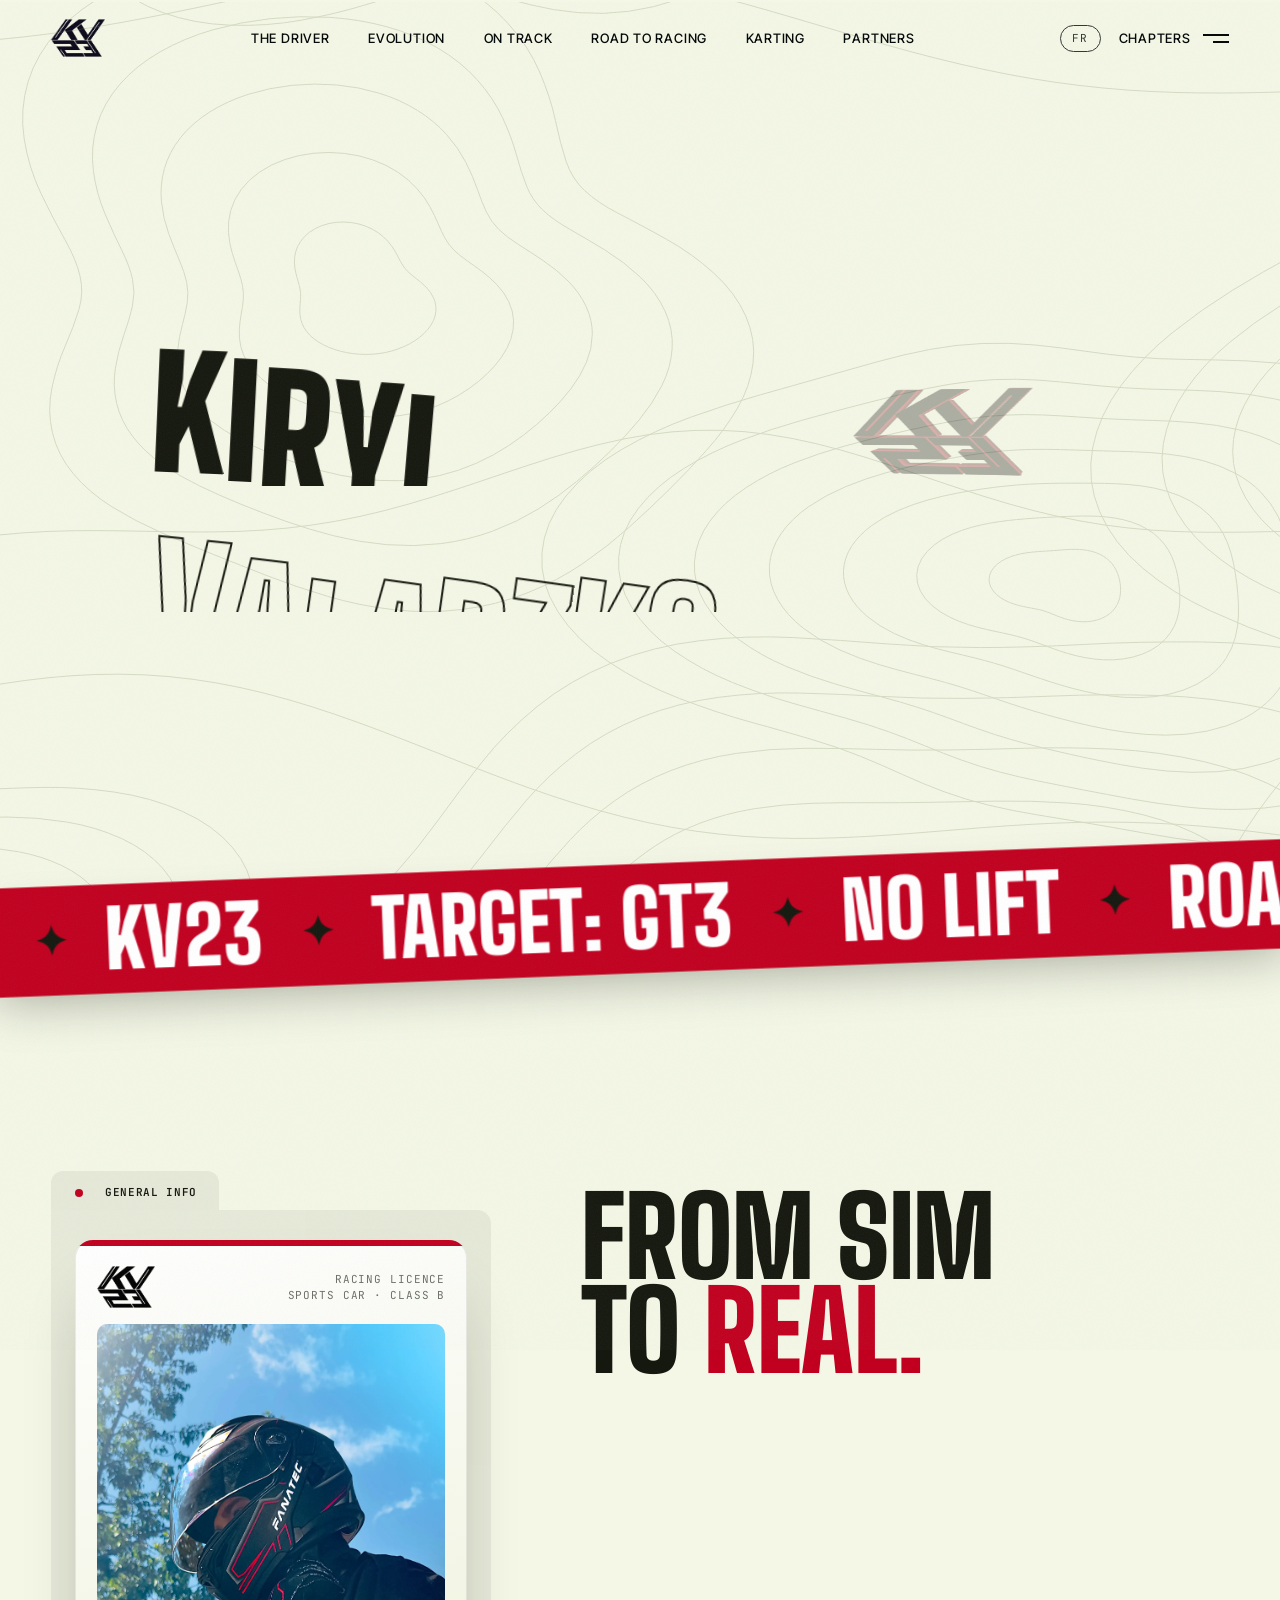
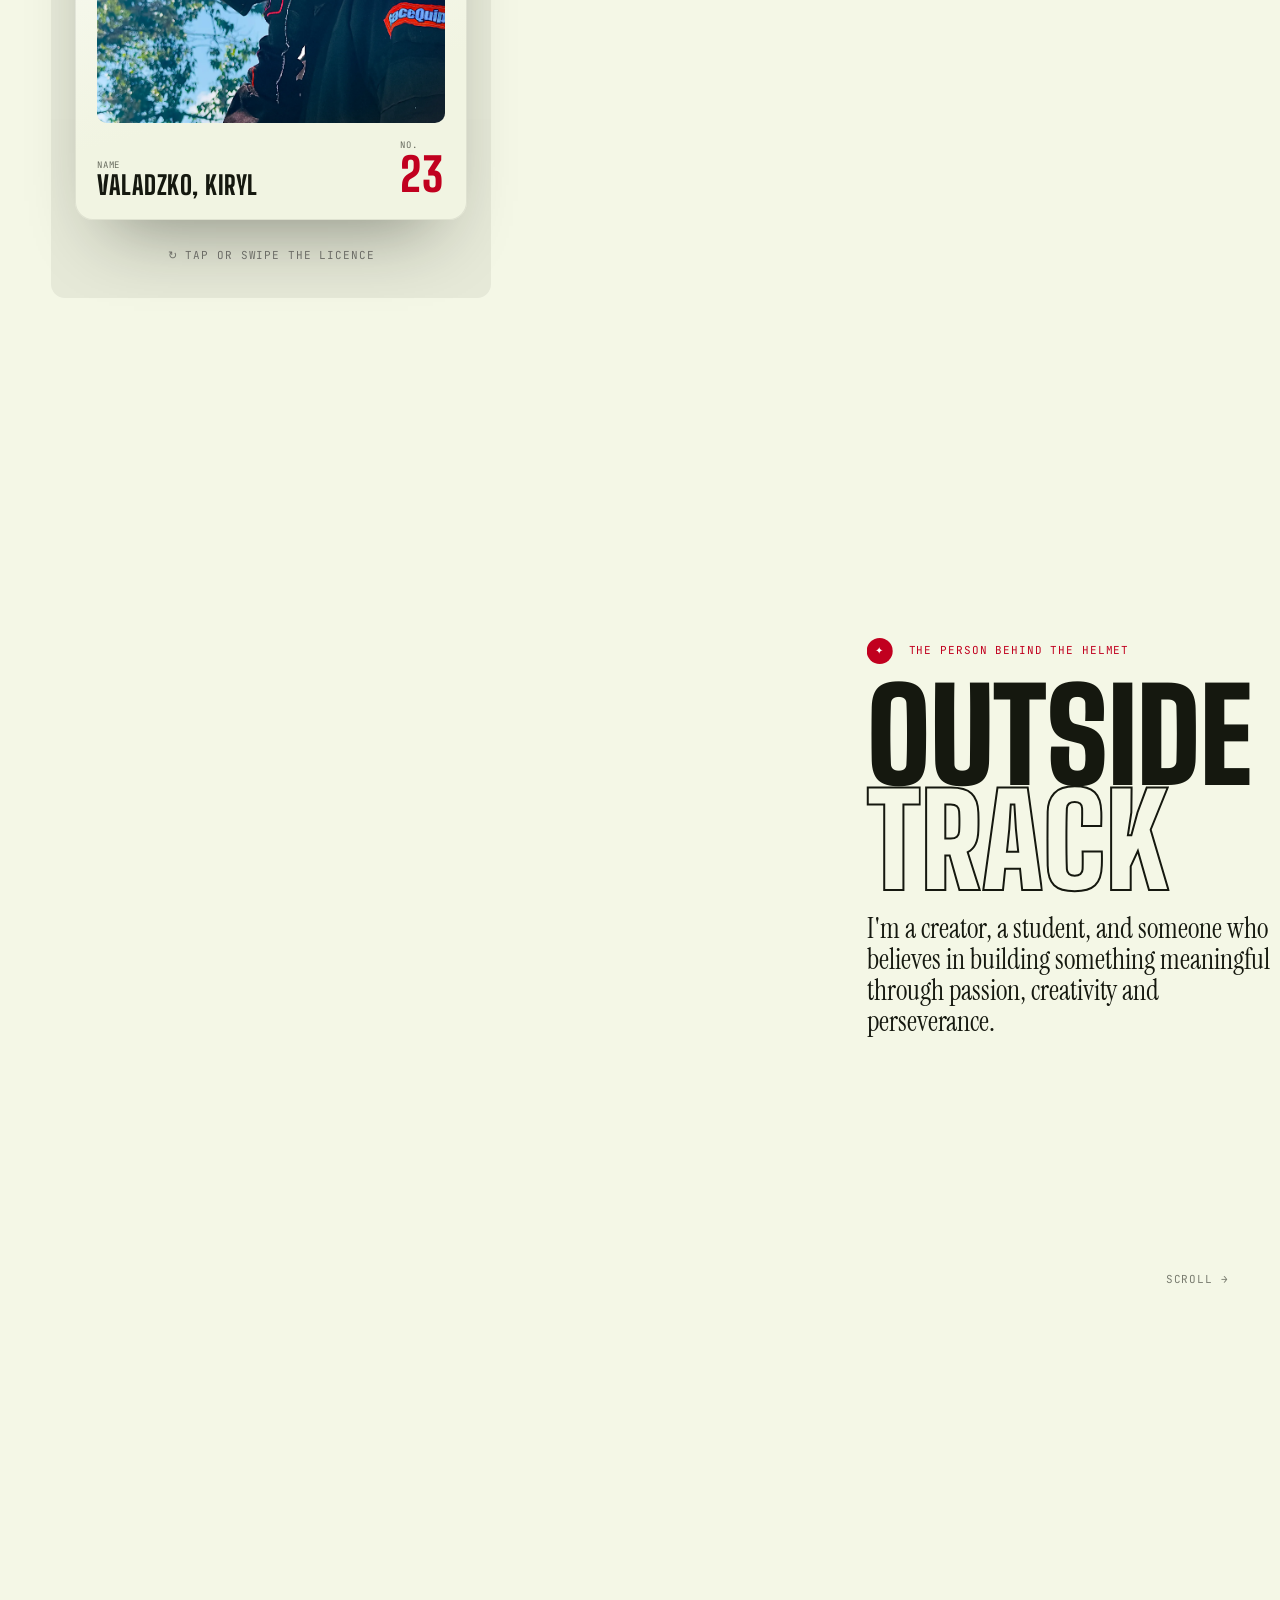
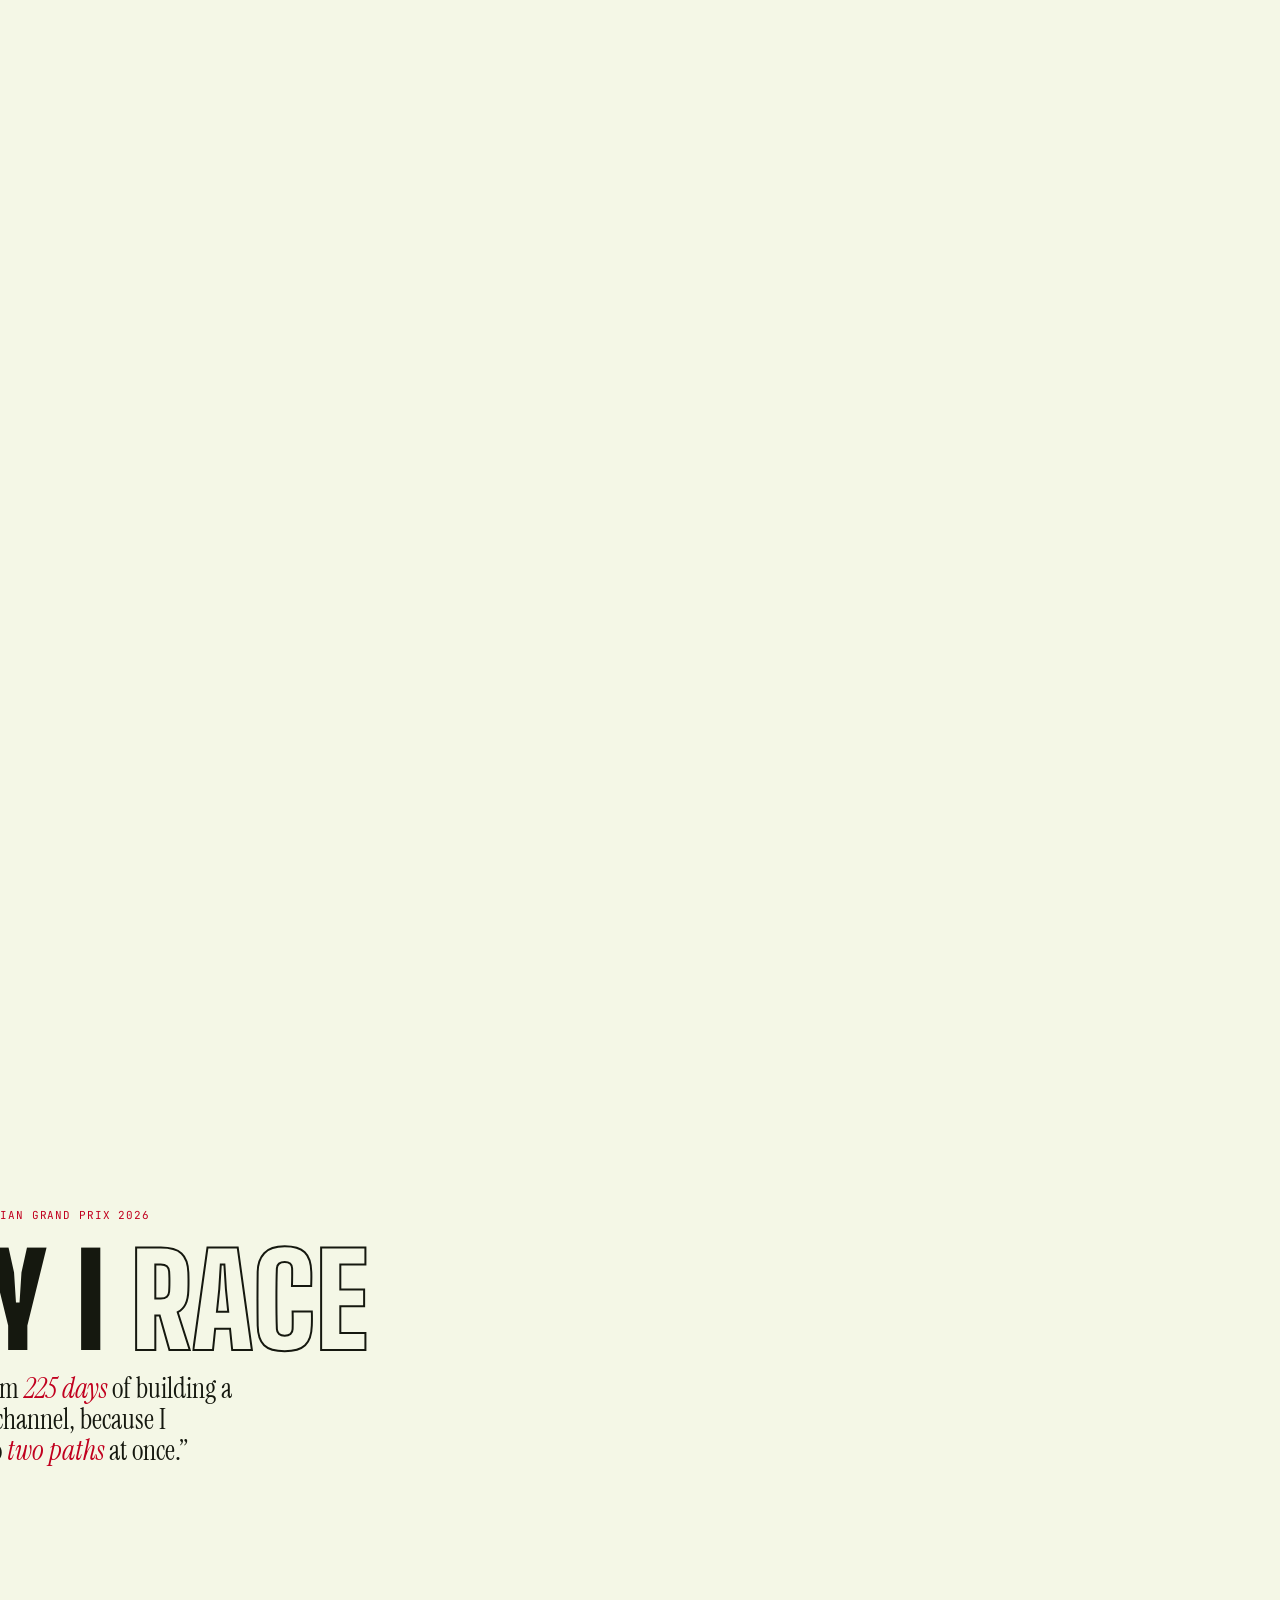
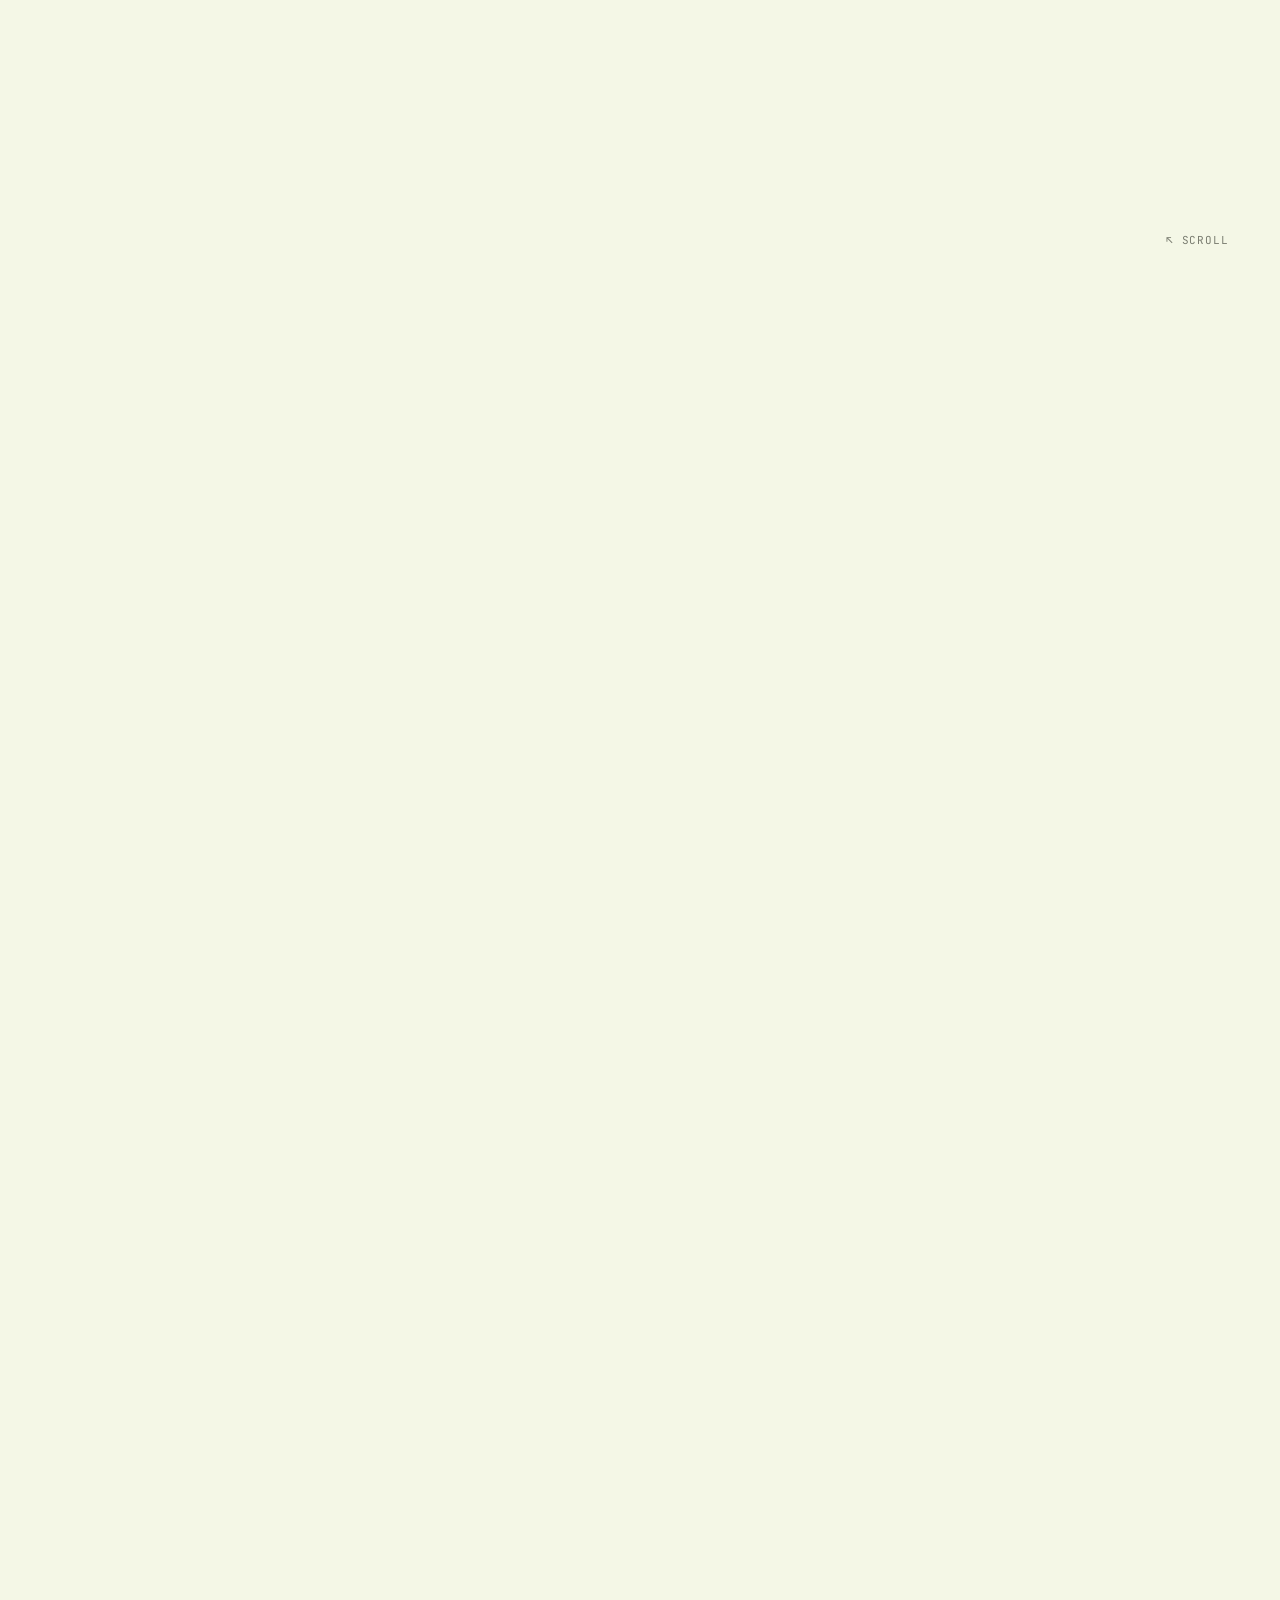
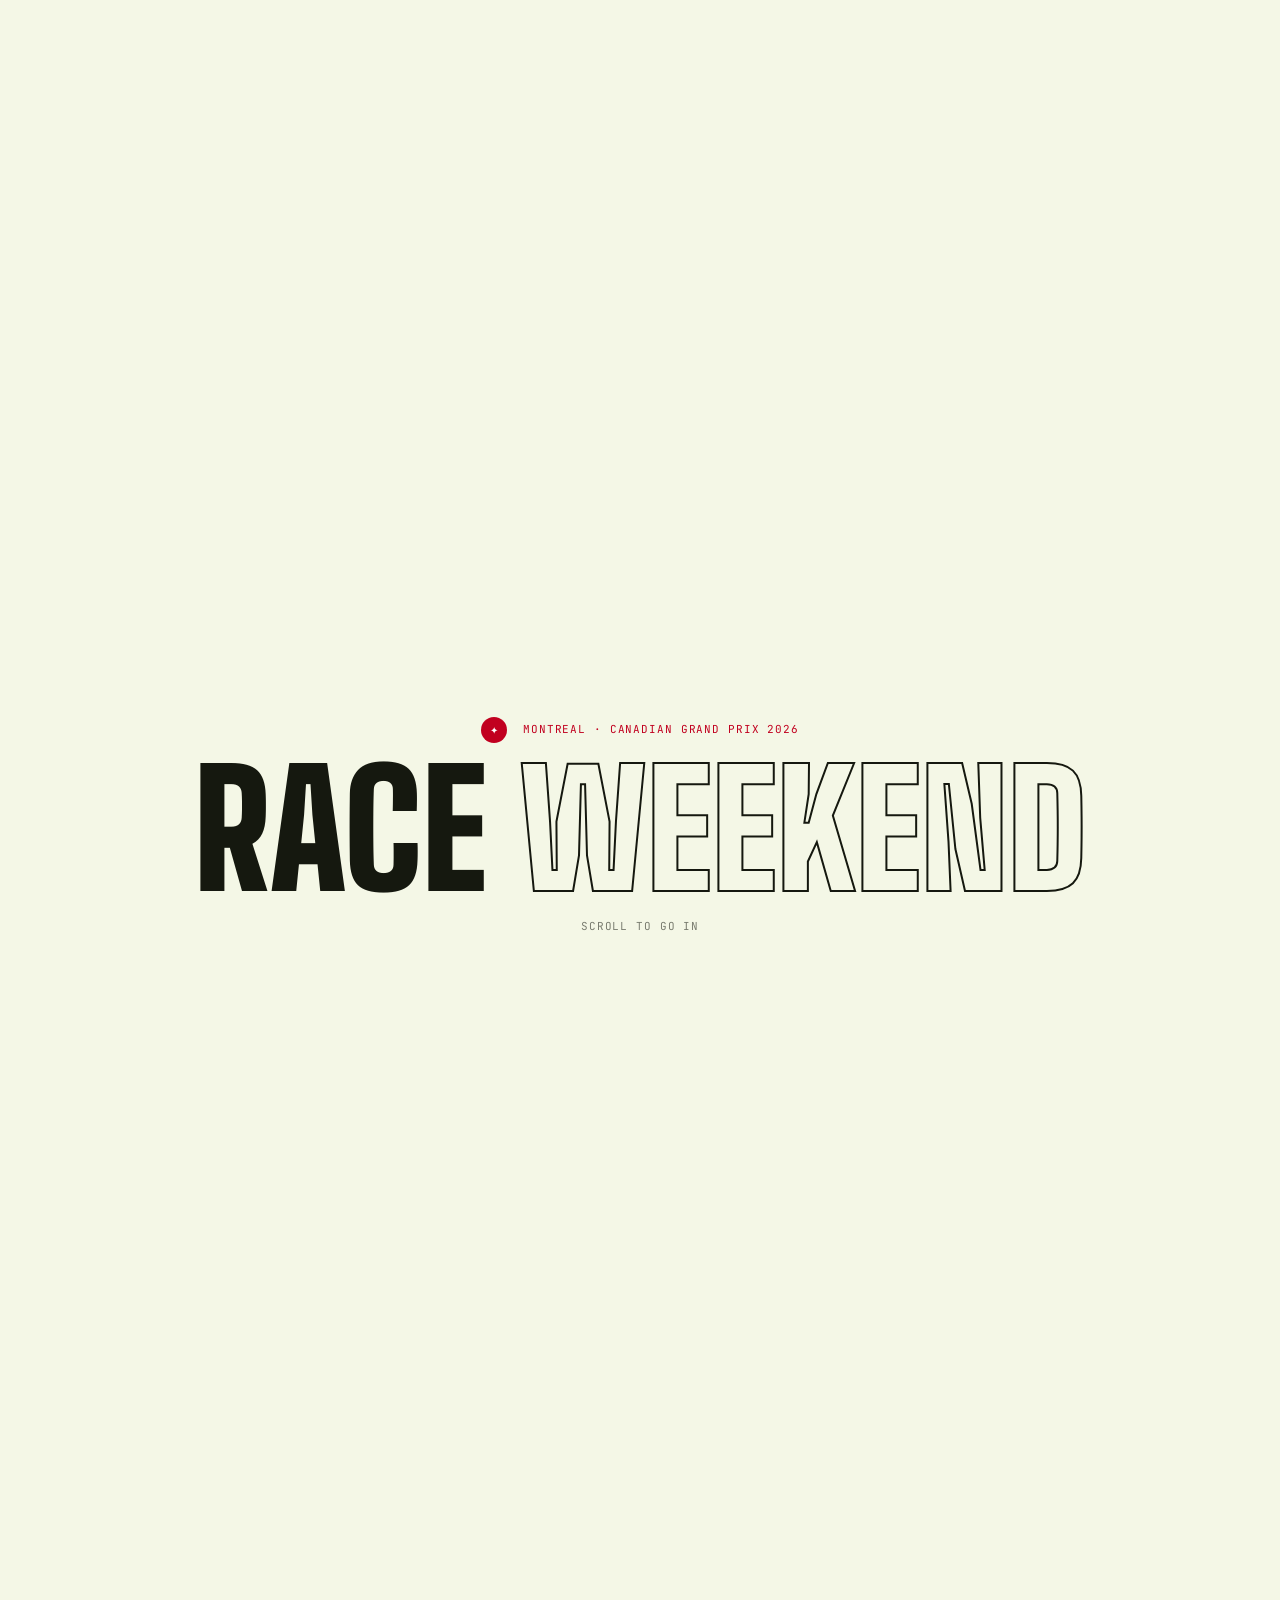
==== index.html @ 438cb498 "Fix the YouTube update job, show all long-form videos, rides on every phone - update-youtube.ps1: re" ====
<!doctype html>
<html lang="en">
<head>
  <meta charset="utf-8" />
  <meta name="viewport" content="width=device-width, initial-scale=1" />
  <title>Kiryl Valadzko — KV23 Sim Racing</title>
  <meta name="description" content="Kiryl Valadzko — sim racer #23. The evolution of the KV23 rig, from the first lap to the current cockpit." />
  <meta name="theme-color" content="#f4f7e6" />
  <link rel="icon" href="assets/img/kv23-logo.png" />
  <link rel="canonical" href="https://kirylvaladzko23.github.io/kv23-website/" />

  <!-- link previews (Instagram, iMessage, Discord, X...) -->
  <meta property="og:type" content="website" />
  <meta property="og:site_name" content="KV23" />
  <meta property="og:title" content="Kiryl Valadzko — KV23 Sim Racing" />
  <meta property="og:description" content="Sim racer #23 on the Road to Racing: from the rig to a real race seat. Destination: GT3." />
  <meta property="og:url" content="https://kirylvaladzko23.github.io/kv23-website/" />
  <meta property="og:image" content="https://kirylvaladzko23.github.io/kv23-website/assets/img/og-home.jpg" />
  <meta property="og:image:width" content="1200" />
  <meta property="og:image:height" content="630" />
  <meta property="og:image:alt" content="The KV23 logo on a dark red background" />
  <meta name="twitter:card" content="summary_large_image" />
  <script>document.documentElement.classList.add('js');</script>

  <link rel="preconnect" href="https://fonts.googleapis.com" />
  <link rel="preconnect" href="https://fonts.gstatic.com" crossorigin />
  <link href="https://fonts.googleapis.com/css2?family=Big+Shoulders+Display:wght@400;600;800;900&family=Instrument+Serif:ital@0;1&family=Mrs+Saint+Delafield&family=Inter+Tight:wght@300;400;500;600&family=JetBrains+Mono:wght@400;600&display=swap" rel="stylesheet" />
  <link rel="stylesheet" href="css/style.css?v=5753765c" />
</head>
<body class="is-loading">

  <!-- ============ LIGHTS-OUT PRELOADER ============ -->
  <div class="loader" id="loader" aria-hidden="true">
    <div class="loader__gantry">
      <div class="pod"><i></i><i></i></div>
      <div class="pod"><i></i><i></i></div>
      <div class="pod"><i></i><i></i></div>
      <div class="pod"><i></i><i></i></div>
      <div class="pod"><i></i><i></i></div>
    </div>
    <div class="loader__meta">
      <span class="mono">KV23 // SYSTEMS CHECK</span>
      <span class="mono loader__count"><b id="loaderCount">000</b>%</span>
    </div>
    <p class="loader__call" id="loaderCall">Lights out<span> and away we go</span></p>
  </div>

  <!-- ============ GRAIN ============ -->
  <div class="grain" aria-hidden="true"></div>

  <!-- ============ HEADER ============ -->
  <header class="header" id="header">
    <a href="#top" class="header__logo" aria-label="KV23 home">
      <img src="assets/img/kv23-logo.png" alt="KV23" width="539" height="389" />
    </a>
    <nav class="header__nav" aria-label="Chapters">
      <a href="#driver" data-roll>The Driver</a>
      <a href="#evolution" data-roll>Evolution</a>
      <a href="sim.html" data-roll>On Track</a>
      <a href="#r2r" data-roll>Road to Racing</a>
      <a href="karting.html" data-roll>Karting</a>
      <a href="#partners" data-roll>Partners</a>
    </nav>
    <button class="header__lang mono" id="langBtn" type="button" aria-label="Passer en français">FR</button>
    <button class="header__menu" id="menuBtn" aria-expanded="false" aria-controls="menu">
      <span data-roll>Chapters</span>
      <span class="burger"><i></i><i></i></span>
    </button>
  </header>

  <!-- ============ FULLSCREEN MENU ============ -->
  <div class="menu" id="menu" aria-hidden="true">
    <div class="menu__bg"></div>
    <div class="menu__inner">
      <ol class="menu__list">
        <li><a href="#top"><small>00</small><span data-roll>Grid</span></a></li>
        <li><a href="#driver"><small>01</small><span data-roll>The Driver</span></a></li>
        <li><a href="outside.html"><small>↗</small><span data-roll>Outside the Track</span></a></li>
        <li><a href="paddock.html"><small>↗</small><span data-roll>Why I Race</span></a></li>
        <li><a href="#evolution"><small>02</small><span data-roll>Evolution</span></a></li>
        <li><a href="build.html"><small>↗</small><span data-roll>The Build</span></a></li>
        <li><a href="sim.html"><small>↗</small><span data-roll>On Track</span></a></li>
        <li><a href="#r2r"><small>04</small><span data-roll>Road to Racing</span></a></li>
        <li><a href="karting.html"><small>↗</small><span data-roll>Karting</span></a></li>
        <li><a href="#partners"><small>05</small><span data-roll>Partners</span></a></li>
        <li><a href="#finish"><small>06</small><span data-roll>Chequered Flag</span></a></li>
      </ol>
      <div class="menu__side">
        <div class="menu__preview"><img src="assets/img/pfp.webp" alt="" /></div>
        <p class="mono">KV23 · ROAD TO RACING<br />SIM TO REAL · TARGET: GT3</p>
      </div>
    </div>
  </div>

  <main id="smooth">

    <!-- ============ HERO / GRID ============ -->
    <section class="hero" id="top" data-section>
      <div class="hero__meta hero__meta--tl mono" data-intro>
        <span>SIM → REAL</span>
        <span>DRIVER Nº 23 · CANADA</span>
      </div>
      <div class="hero__meta hero__meta--tr mono" data-intro>
        <span>SESSION</span>
        <span id="sessionClock">--:--:--</span>
      </div>

      <!-- name and logo share a grid so the logo never sits on top of the text -->
      <div class="hero__stage">
        <h1 class="hero__name" aria-label="Kiryl Valadzko">
          <span class="hero__row hero__row--a" data-split>KIRYL</span>
          <span class="hero__row hero__row--b" data-split>VALADZKO</span>
        </h1>

        <div class="hero__logo" aria-hidden="true">
          <div class="hero__logo-3d" id="heroLogo">
            <div class="hero__logo-stack"></div>
            <img src="assets/img/kv23-logo.png" alt="" class="hero__logo-face" />
          </div>
        </div>
      </div>

      <div class="hero__bottom">
        <p class="hero__tag" data-intro>From the sim to a real race seat.<br /><b>Destination: GT3.</b></p>
        <a href="#driver" class="hero__scroll mono" data-intro>Scroll<span></span></a>
      </div>
    </section>

    <!-- ============ MARQUEE BAND ============ -->
    <div class="band" aria-hidden="true">
      <div class="band__track" id="bandTrack">
        <span>Road to Racing</span><em>✦</em><span>Sim to real</span><em>✦</em><span>KV23</span><em>✦</em><span>Target: GT3</span><em>✦</em><span>No lift</span><em>✦</em>
      </div>
    </div>

    <!-- ============ CHAPTER 01 — THE DRIVER ============ -->
    <section class="driver" id="driver" data-section data-theme="light">
      <div class="chapter-tag mono" data-reveal><span>01</span> The Driver</div>

      <div class="driver__grid">
        <div class="licence-wrap folder folder--left">
          <p class="folder__tab mono"><i></i>General info</p>
          <div class="licence" id="licence" tabindex="0" role="button" aria-label="Driver licence card, press to flip">
            <div class="licence__face licence__front">
              <div class="licence__holo"></div>
              <div class="licence__top">
                <img src="assets/img/kv23-logo.png" alt="" class="licence__mark" />
                <span class="mono">RACING LICENCE<br />SPORTS CAR · CLASS B</span>
              </div>
              <div class="licence__photo"><img src="assets/img/pfp.webp" alt="Kiryl Valadzko in a Fanatec-livery helmet and RaceQuip race suit" /></div>
              <div class="licence__info">
                <div><small class="mono">NAME</small><b>VALADZKO, KIRYL</b></div>
                <div><small class="mono">NO.</small><b>23</b></div>
              </div>
            </div>
            <div class="licence__face licence__back">
              <div class="licence__holo"></div>
              <p class="mono licence__back-head">KV23 // DRIVER FILE</p>
              <dl class="licence__dl">
                <div><dt>Discipline</dt><dd>Sports car · iRacing</dd></div>
                <div><dt>Licence</dt><dd>Class B</dd></div>
                <div><dt>Current series</dt><dd>GT3 Regional Tour</dd></div>
                <div><dt>Target</dt><dd>GT3, for real</dd></div>
              </dl>
              <div class="licence__barcode"></div>
              <img src="assets/img/kv23-logo.png" alt="" class="licence__back-logo" />
            </div>
          </div>
          <p class="licence-hint mono">↻ Tap or swipe the licence</p>
        </div>

        <div class="driver__copy">
          <h2 class="display" data-split>From sim<br />to <em>real.</em></h2>
          <p class="lead" data-reveal>I'm Kiryl, a Canadian sim racer on the Road to Racing: turning hours in the rig into a seat in real motorsport. The target is GT3.</p>
          <div class="folder" data-reveal>
            <p class="folder__tab mono"><i></i>Stats</p>
            <div class="stats">
              <div class="stat"><small>iRating · Sports Car</small><b data-count="2037">0</b></div>
              <div class="stat"><small>iRacing wins</small><b data-count="19">0</b></div>
              <div class="stat"><small>Pole positions</small><b data-count="19">0</b></div>
              <div class="stat"><small>Race starts</small><b data-count="173">0</b></div>
            </div>
          </div>
        </div>
      </div>
    </section>

    <!-- ============ OUTSIDE THE TRACK (ride →; the full page is outside.html) ============ -->
    <section class="rsec" id="outside" data-section>
      <div class="ride ride--outside" data-ride data-dir="1" data-dive="0">
        <div class="ride__track">
          <div class="ride__item ride__intro" data-lane="0.42" data-speed="0.92">
            <p class="mono karting__kicker"><span>✦</span> The person behind the helmet</p>
            <h2 class="ride__title" aria-label="Outside the track"><span data-split>OUTSIDE THE</span> <span class="outline" data-split>TRACK</span></h2>
            <p class="ride__lead">I'm a creator, a student, and someone who believes in building something meaningful through passion, creativity and perseverance.</p>
          </div>
          <div class="ride__item collage collage--a" data-lane="0.5" data-speed="0.98">
            <div class="collage__grid">
              <figure class="collage__ph"><img src="assets/outside/graduation.jpg" width="1200" height="1600" loading="lazy" alt="Kiryl in a graduation cap and gown" /><figcaption class="mono">Graduation day</figcaption><small class="sr-only">Cap, gown, and the next chapter.</small></figure>
              <figure class="collage__ph"><img src="assets/outside/highschool.jpg" width="900" height="1600" loading="lazy" alt="Kiryl in a dark hoodie at his desk in a high school classroom, a worksheet in front of him" /><figcaption class="mono">In class</figcaption><small class="sr-only">School first, sim after.</small></figure>
              <figure class="collage__ph"><img src="assets/outside/college.jpg" width="900" height="1600" loading="lazy" alt="A desk with a laptop, a ruler and pages of sketches and notes" /><figcaption class="mono">College projects</figcaption><small class="sr-only">Sketches, specs and a laptop full of tabs.</small></figure>
              <figure class="collage__ph"><img src="assets/outside/fsae-frame.jpg" width="900" height="1600" loading="lazy" alt="Hands holding a small race-car frame with a red seat on a green cutting mat" /><figcaption class="mono">The FSAE frame</figcaption><small class="sr-only">Where design meets racing.</small></figure>
              <figure class="collage__ph"><img src="assets/outside/fsae-car.jpg" width="810" height="1080" loading="lazy" alt="Kiryl in a Nike hoodie sitting in an older student-built Formula SAE car" /><figcaption class="mono">In the old FSAE car</figcaption><small class="sr-only">Student-built, and a perfect fit.</small></figure>
            </div>
            <div class="collage__text">
              <p class="mono ride__kick">Learn · create · improve</p>
              <p>Outside of racing I'm into industrial design, technology, photography, filmmaking and storytelling. I like understanding how things work, and always finding a way to do them better.</p>
              <p>I enjoy taking an idea and turning it into <b>something real</b>, whether it's a creative project, a video, or something I've designed myself.</p>
            </div>
          </div>
          <div class="ride__item collage collage--b" data-lane="0.5" data-speed="1.02">
            <div class="collage__grid">
              <figure class="collage__ph"><img src="assets/outside/books.jpg" width="900" height="1600" loading="lazy" alt="The Holy Bible and The Psychology of Money held side by side" /><figcaption class="mono">Reading list</figcaption><small class="sr-only">The Bible and The Psychology of Money.</small></figure>
              <figure class="collage__ph"><img src="assets/outside/habs.jpg" width="900" height="1600" loading="lazy" alt="Kiryl in a Montreal Canadiens jersey in the stands at a hockey game" /><figcaption class="mono">Habs game night</figcaption><small class="sr-only">Red seats, loud crowd.</small></figure>
              <figure class="collage__ph"><img src="assets/outside/wheel-plate.jpg" width="810" height="1080" loading="lazy" alt="Gloved hands holding a cut aluminium steering-wheel plate" /><figcaption class="mono">Hands on</figcaption><small class="sr-only">Gloves on, wheel plate in hand.</small></figure>
              <figure class="collage__ph"><img src="assets/outside/hypercar.jpg" width="900" height="1600" loading="lazy" alt="A gold and red Cadillac WEC hypercar on display at an auto show" /><figcaption class="mono">WEC hypercar</figcaption><small class="sr-only">Auto show, eyes on the endurance cars.</small></figure>
              <figure class="collage__ph"><img src="assets/outside/young-sim.jpg" width="1200" height="1600" loading="lazy" alt="Kiryl as a kid in a VR headset, hands on the wheel of a racing simulator" /><figcaption class="mono">Where it started</figcaption><small class="sr-only">A VR headset, a wheel, and a kid hooked.</small></figure>
            </div>
            <div class="collage__text">
              <p class="mono ride__kick">Faith</p>
              <p>As an Orthodox Christian, faith is my foundation. Jeremiah 29:11 reminds me to trust God's plan while continuing to put in the work.</p>
              <p class="mono ride__kick">Family</p>
              <p>My ambitions aren't just about me. I want to give back to the people who supported me: success means more when it's shared.</p>
            </div>
          </div>
          <div class="ride__item ride__outro" data-lane="0.45" data-outro>
            <p class="ride__words"><span>Faith.</span> <span>Family.</span> <span>Creativity.</span> <span>Perseverance.</span></p>
            <a class="kteaser__cta" href="outside.html">Who I am outside the track <span aria-hidden="true">→</span></a>
          </div>
        </div>
        <p class="ride__hint mono" aria-hidden="true">Scroll <span>→</span></p>
      </div>
    </section>

    <!-- ============ WHY I RACE (ride ↖: it climbs while you scroll down; the full story is paddock.html) ============ -->
    <section class="rsec" id="why" data-section>
      <div class="ride ride--why" data-ride data-dir="-1" data-dive="-30">
        <div class="ride__track">
          <div class="ride__item ride__intro" data-lane="0.4" data-speed="0.92">
            <p class="mono karting__kicker"><span>✦</span> Off track · Canadian Grand Prix 2026</p>
            <h2 class="ride__title" aria-label="Why I race"><span data-split>WHY I</span> <span class="outline" data-split>RACE</span></h2>
            <p class="ride__quote">“I walked away from <b>225 days</b> of building a growing YouTube channel, because I couldn't commit to <b>two paths</b> at once.”</p>
          </div>
          <div class="ride__item collage collage--c" data-lane="0.55" data-speed="0.98">
            <div class="collage__grid">
              <figure class="collage__ph"><img src="assets/paddock/editing.jpg" width="900" height="1600" loading="lazy" alt="A laptop with a video-editing timeline open, by a window with snowy trees" /><figcaption class="mono">The channel I stopped</figcaption><small class="sr-only">225 days of editing, then a choice.</small></figure>
              <figure class="collage__ph"><img src="assets/paddock/larsen.jpg" width="1200" height="1600" loading="lazy" alt="Kiryl handing a white cap to Alba Larsen, number 12, to sign in front of the F1 Academy garage" /><figcaption class="mono">My cap, signed</figcaption><small class="sr-only">Outside Ferrari's F1 Academy garage.</small></figure>
              <figure class="collage__ph"><img src="assets/paddock/larsen-3.jpg" width="1200" height="1600" loading="lazy" alt="Alba Larsen finishing her signature on the cap while Kiryl waits, under the Larsen #12 banner" /><figcaption class="mono">Number 12</figcaption><small class="sr-only">Under her own banner.</small></figure>
              <figure class="collage__ph"><img src="assets/paddock/academy-1.jpg" width="906" height="1600" loading="lazy" alt="Dino Beganovic in a Ferrari team jacket signing a white cap for Kiryl" /><figcaption class="mono">Dino Beganovic</figcaption><small class="sr-only">Ferrari Driver Academy.</small></figure>
            </div>
            <div class="collage__text">
              <p class="mono ride__kick">All in</p>
              <p>So I went all in on racing. Then Montreal made it real: walking the Formula 2 paddock, with caps signed by Rafael Câmara, Dino Beganovic and Alba Larsen.</p>
              <p class="mono ride__kick">Montreal, 2026</p>
              <p class="collage__quote">“Everything I'd only ever seen through a monitor was right there.”</p>
              <p>The garages, the cars, the drivers walking past with a pen in their hand and a session to get back to.</p>
            </div>
          </div>
          <div class="ride__item ride__outro" data-lane="0.5" data-outro>
            <p class="ride__words ride__words--sm">It turned racing from something I admired into something I had to <span>chase</span>.</p>
            <a class="kteaser__cta" href="paddock.html">Read the full story <span aria-hidden="true">→</span></a>
          </div>
        </div>
        <p class="ride__hint mono" aria-hidden="true"><span>↖</span> Scroll</p>
      </div>
    </section>

    <!-- ============ RACE WEEKEND (zoom: the photos fly past on both sides) ============ -->
    <section class="zsec" id="weekend" data-section>
      <div class="zoom" data-zoom>
        <div class="zoom__intro">
          <p class="mono karting__kicker"><span>✦</span> Montreal · Canadian Grand Prix 2026</p>
          <h2 class="zoom__title">Race <span class="outline">weekend</span></h2>
          <p class="mono zoom__hint">Scroll to go in</p>
        </div>
        <div class="zoom__field">
          <figure class="zoom__ph" data-group="0" data-x="-1" data-y="-0.2"><img src="assets/paddock/pitlane.jpg" width="900" height="1600" loading="lazy" alt="The empty pit lane and garages at Circuit Gilles Villeneuve a few weeks before the Grand Prix" /><figcaption class="sr-only">Weeks before the GP</figcaption></figure>
          <figure class="zoom__ph" data-group="0" data-x="1" data-y="0.25"><img src="assets/paddock/curbs.jpg" width="900" height="1600" loading="lazy" alt="Red, white and blue curbs on a corner of Circuit Gilles Villeneuve" /><figcaption class="sr-only">Circuit Gilles Villeneuve</figcaption></figure>
          <figure class="zoom__ph" data-group="1" data-x="-1" data-y="0.2"><img src="assets/paddock/alba-signing.jpg" width="1200" height="1600" loading="lazy" alt="Alba Larsen in her red Ferrari team kit signing for fans in the paddock" /><figcaption class="sr-only">Alba Larsen</figcaption></figure>
          <figure class="zoom__ph" data-group="1" data-x="1" data-y="-0.25"><img src="assets/paddock/f1academy-post.jpg" width="1174" height="1600" loading="lazy" alt="An F1 Academy Instagram post of the paddock crowd, with Kiryl in a red hoodie on the right" /><figcaption class="sr-only">Caught on camera</figcaption></figure>
          <figure class="zoom__ph" data-group="1" data-x="-1" data-y="-0.3"><img src="assets/paddock/academy-2.jpg" width="924" height="1600" loading="lazy" alt="Sebastián Montoya in a Prema team shirt signing for Kiryl in the paddock" /><figcaption class="sr-only">Sebastián Montoya</figcaption></figure>
          <figure class="zoom__ph" data-group="2" data-x="1" data-y="0.15"><img src="assets/paddock/kimi.jpg" width="1200" height="1600" loading="lazy" alt="Kimi Antonelli in the crowd outside, fans holding up phones" /><figcaption class="sr-only">Kimi Antonelli</figcaption></figure>
          <figure class="zoom__ph" data-group="2" data-x="-1" data-y="0.1"><img src="assets/paddock/leclerc.jpg" width="915" height="1600" loading="lazy" alt="Charles Leclerc driving a red Ferrari road car on a Montreal street" /><figcaption class="sr-only">Charles Leclerc</figcaption></figure>
          <figure class="zoom__ph" data-group="2" data-x="1" data-y="-0.2"><img src="assets/paddock/redbull-boss.jpg" width="913" height="1600" loading="lazy" alt="Red Bull's team boss signing for fans outside the drivers' hotel" /><figcaption class="sr-only">Red Bull's team boss</figcaption></figure>
          <figure class="zoom__ph zoom__ph--video" data-group="2" data-x="-1" data-y="0.15"><div class="zoom__media"><video src="assets/paddock/alba-hotel.mp4#t=0.1" muted loop playsinline preload="metadata" aria-label="Alba Larsen at the F1 drivers' hotel, looking up at Kiryl's camera held high above the crowd"></video></div></figure>
          <figure class="zoom__ph zoom__ph--video" data-group="2" data-x="1" data-y="-0.15"><div class="zoom__media"><video src="assets/paddock/sainz.mp4#t=0.1" muted loop playsinline preload="metadata" aria-label="Carlos Sainz signing fans' things outside the drivers' hotel"></video></div></figure>
          <figure class="zoom__ph zoom__ph--video" data-group="3" data-x="-1" data-y="-0.1"><div class="zoom__media"><video src="assets/paddock/invasion.mp4#t=0.1" muted loop playsinline preload="metadata" aria-label="Fans waiting at the fence for the track invasion at the end of the race"></video></div></figure>
          <figure class="zoom__ph zoom__ph--video" data-group="3" data-x="1" data-y="0.2"><div class="zoom__media"><video src="assets/paddock/podium.mp4#t=0.1" muted loop playsinline preload="metadata" aria-label="The Canadian Grand Prix podium, filmed from the crowd"></video></div></figure>
        </div>
        <ol class="zoom__caps" aria-label="The weekend, in four parts">
          <li><span class="mono">01</span> Circuit Gilles Villeneuve · weeks before</li>
          <li><span class="mono">02</span> The paddock · F1 Academy and Prema</li>
          <li><span class="mono">03</span> Around town · the drivers</li>
          <li><span class="mono">04</span> Race day · track invasion and podium</li>
        </ol>
      </div>
    </section>

    <!-- ============ CHAPTER 02 — EVOLUTION ============ -->
    <section class="evolution" id="evolution" data-section>
      <div class="evolution__intro">
        <!-- scroll-filled manifesto -->
        <p class="manifesto" id="manifesto">Every rig starts somewhere. This is the story of mine — from the very first lap to the cockpit I race today, one upgrade at a time.</p>
        <div class="chapter-tag mono" data-reveal><span>02</span> The Evolution</div>
        <h2 class="evolution__title" aria-label="The Evolution">
          <span class="outline" data-split>THE</span>
          <span data-split>EVOLUTION</span>
        </h2>
        <p class="evolution__sub" data-reveal>From a wheel clamped to a desk to a full aluminium cockpit. Five years, six setups. Keep scrolling and the garage drives sideways.</p>
      </div>

      <!-- Pinned on scroll: vertical scroll drives the collage sideways (Lando Norris-style) -->
      <div class="evo" id="evo">

        <div class="evo__track" id="evoTrack">
          <div class="evo__quote" data-speed="0.9">
            <p>Six setups. <b>One</b> obsession: finding the <b>next tenth</b>, then building the rig to chase it.</p>
            <span class="evo__sign" aria-label="Signed Kiryl, number 23">Kiryl <small>#23</small></span>
          </div>

          <figure class="evo__item evo__item--1" data-speed="1.06">
            <span class="evo__ghost" aria-hidden="true">2022</span>
            <figcaption class="evo__cap mono"><b>2022</b> · Stage 01 — The desk</figcaption>
            <button class="evo__img" type="button" aria-label="Open the 2022 rig photo" style="--pos: 42% 50%">
              <img src="assets/rig/2022.jpg" width="1272" height="1106" loading="lazy" alt="2022 rig: a Logitech wheel clamped to a white desk with dual monitors, Logitech pedals on the floor and a red-and-black gaming chair" />
            </button>
            <div class="evo__spec">
              <h3>Where it started</h3>
              <ul><li>Logitech wheel, pedals &amp; shifter</li><li>Wheel clamped straight to the desk</li><li>Dual monitors, gaming chair</li></ul>
            </div>
          </figure>

          <figure class="evo__item evo__item--2" data-speed="0.94">
            <span class="evo__ghost" aria-hidden="true">2023</span>
            <figcaption class="evo__cap mono"><b>2023</b> · Stage 02 — The stand</figcaption>
            <button class="evo__img" type="button" aria-label="Open the 2023 rig photo" style="--pos: 55% 50%">
              <img src="assets/rig/2023.jpg" width="1277" height="1039" loading="lazy" alt="2023 rig: the Logitech wheel moved onto a wheel-stand cockpit with its own racing seat and a shifter mount, tucked under the desk" />
            </button>
            <div class="evo__spec">
              <h3>Off the desk</h3>
              <ul><li>Wheel-stand cockpit with a racing seat</li><li>Dedicated shifter mount</li><li>Same Logitech wheel, new position</li></ul>
            </div>
          </figure>

          <figure class="evo__item evo__item--3" data-speed="1.08">
            <span class="evo__ghost" aria-hidden="true">2024</span>
            <figcaption class="evo__cap mono"><b>2024</b> · Stage 03 — Direct drive</figcaption>
            <button class="evo__img" type="button" aria-label="Open the 2024 rig photo">
              <img src="assets/rig/2024.jpg" width="1246" height="1600" loading="lazy" alt="2024 rig: a Fanatec direct-drive wheel base with a McLaren GT3 wheel and Fanatec pedals on the cockpit stand" />
            </button>
            <div class="evo__spec">
              <h3>Feeling the road</h3>
              <ul><li>Fanatec direct-drive base</li><li>McLaren GT3 wheel</li><li>Fanatec pedals</li></ul>
            </div>
          </figure>

          <figure class="evo__item evo__item--4" data-speed="0.95">
            <span class="evo__ghost" aria-hidden="true">2025</span>
            <figcaption class="evo__cap mono"><b>2025</b> · Stage 04 — The corner</figcaption>
            <button class="evo__img" type="button" aria-label="Open the 2025 rig photo" style="--pos: 50% 60%">
              <img src="assets/rig/2025.jpg" width="900" height="1600" loading="lazy" alt="2025 rig: the Fanatec setup in its own corner with a monitor on a side table, racing gloves on the seat and F1 posters on the wall" />
            </button>
            <div class="evo__spec">
              <h3>A space of its own</h3>
              <ul><li>Fanatec base + McLaren GT3 wheel</li><li>Its own corner of the room</li><li>Gloves on, every session</li></ul>
            </div>
          </figure>

          <figure class="evo__item evo__item--5" data-speed="1.04">
            <span class="evo__ghost" aria-hidden="true">2026</span>
            <figcaption class="evo__cap mono"><b>2026</b> · Stage 05 — The cockpit</figcaption>
            <button class="evo__img" type="button" aria-label="Open the 2026 cockpit photo" style="--pos: 50% 62%">
              <img src="assets/rig/2026-cockpit.jpg" width="909" height="1600" loading="lazy" alt="2026 rig: the new Trak Racer aluminium cockpit with a black fiberglass bucket seat, one monitor showing the KV23 logo on a triple-screen stand, a keyboard tray and the McLaren GT3 wheel" />
            </button>
            <div class="evo__spec">
              <h3>The cockpit</h3>
              <ul><li>Trak Racer TR120S V2 aluminium cockpit</li><li>GT Pro fiberglass bucket seat</li><li>Triple-screen stand, one screen to start</li></ul>
            </div>
          </figure>

          <figure class="evo__item evo__item--6 is-current" data-speed="0.97">
            <span class="evo__ghost" aria-hidden="true">NOW</span>
            <figcaption class="evo__cap mono"><b>2026</b> · Stage 06 — Triple screens <i class="evo__live">Current rig</i></figcaption>
            <button class="evo__img" type="button" aria-label="Open the current rig photo" style="--pos: 48% 50%">
              <img src="assets/rig/2026.jpg" width="1600" height="1600" loading="lazy" alt="Current rig: the Trak Racer cockpit with three Dell screens on the rig stand showing the KV23 logo, the bucket seat and the McLaren GT3 wheel" />
            </button>
            <div class="evo__spec">
              <h3>The current rig</h3>
              <ul><li>Three Dell screens on the rig</li><li>Fanatec CSL DD + McLaren GT3 V2</li><li>Fanatec ClubSport V3 pedals</li></ul>
              <a class="evo__build" href="build.html">See the full build <span aria-hidden="true">→</span></a>
            </div>
          </figure>

          <div class="evo__outro" data-speed="0.9">
            <span class="mono">Stage 07 <i class="blink">_</i></span>
            <b>To be<br />continued</b>
          </div>
        </div>
        <p class="evo__hint mono" aria-hidden="true">Scroll <span>→</span></p>
      </div>
    </section>

    <!-- lightbox for rig photos -->
    <div class="lightbox" id="lightbox" role="dialog" aria-modal="true" aria-label="Rig photo" aria-hidden="true">
      <div class="lightbox__bg"></div>
      <figure class="lightbox__fig">
        <img alt="" />
        <figcaption>
          <span class="mono lightbox__stage"></span>
          <h3></h3>
          <ul></ul>
          <span class="mono lightbox__count"></span>
        </figcaption>
      </figure>
      <button class="lightbox__btn lightbox__prev" type="button" aria-label="Previous stage">←</button>
      <button class="lightbox__btn lightbox__next" type="button" aria-label="Next stage">→</button>
      <button class="lightbox__close mono" type="button">Close ✕</button>
    </div>

    <!-- ============ CHAPTER 03 — ON TRACK (ride ←; the full sim racing file is sim.html) ============ -->
    <section class="rsec" id="ontrack" data-section>
      <div class="ride ride--ontrack" data-ride data-dir="-1" data-dive="0">
        <div class="ride__track">
          <div class="ride__item ride__intro" data-lane="0.42" data-speed="0.92">
            <p class="mono karting__kicker"><span>03</span> On Track</p>
            <h2 class="ride__title" aria-label="On Track"><span data-split>ON</span> <span class="outline" data-split>TRACK</span></h2>
            <p class="ride__lead">iRacing · Sports Car · Class B. From the Porsche Cup to the GT3 Regional Tour, and a first GT3 win at Imola.</p>
          </div>
          <div class="ride__item collage collage--d" data-lane="0.5" data-speed="0.98">
            <div class="collage__grid">
              <figure class="collage__ph collage__ph--video"><video src="assets/sim/hop-in.mp4#t=0.1" muted loop playsinline preload="metadata" data-inview aria-label="Kiryl getting ready and climbing into his sim rig"></video><figcaption class="mono">Getting ready</figcaption></figure>
              <figure class="collage__ph"><img src="assets/outside/home-rig.jpg" width="1600" height="900" loading="lazy" alt="Kiryl in race gloves at his Fanatec rig at home, a lap on screen and F1 posters on the green wall" /><figcaption class="mono">The office</figcaption><small class="sr-only">McLaren GT3 wheel, Fanatec base, every evening.</small></figure>
              <a class="otcard" href="sim.html#gt3" aria-label="First GT3 win, Imola, October 15, 2026. Open the GT3 progression">
                <span class="mono otcard__date">Oct 15, 2026 · 6:45 PM · GT3 Regional Tour</span>
                <b class="otcard__pos">P1</b>
                <b class="otcard__series">First GT3 win</b>
                <span class="otcard__track">Imola · Grand Prix · Porsche 911 GT3 R (992)</span>
                <span class="mono otcard__meta"><span>Start <b>P1</b></span><span>Inc <b>1x</b></span><span>SoF <b>1,748</b></span><span>Points <b>106</b></span></span>
              </a>
            </div>
            <div class="collage__text">
              <p class="mono ride__kick">iRating · Sports Car</p>
              <p class="ride__num">905 <i>→</i> 2037</p>
              <p>From a low of 905 in December 2025 to 2037 and a Class B licence: 173 starts, 19 wins, 19 poles.</p>
              <ul class="kteaser__stats collage__stats">
                <li><b data-count="4605">0</b><small class="mono">Laps driven</small></li>
                <li><b data-count="2725">0</b><small class="mono">Sessions</small></li>
              </ul>
            </div>
          </div>
          <div class="ride__item ride__outro" data-lane="0.4" data-outro>
            <p class="ride__words ride__words--sm">Every stat, the iRating climb and every GT3 race.</p>
            <a class="kteaser__cta" href="sim.html">Open the sim racing file <span aria-hidden="true">→</span></a>
          </div>
        </div>
        <p class="ride__hint mono" aria-hidden="true"><span>←</span> Scroll</p>
      </div>
    </section>

    <!-- ============ CHAPTER 04 — ROAD TO RACING (content) ============ -->
    <section class="r2r" id="r2r" data-section data-theme="light">
      <div class="chapter-tag mono" data-reveal><span>04</span> Road to Racing</div>
      <div class="r2r__head">
        <h2 class="display" data-split>Road to<br /><em>Racing</em></h2>
        <p class="lead" data-reveal>Sim to real, on camera. A YouTube series following every step from the rig to a real race seat, with GT3 as the destination.</p>
      </div>

      <ol class="roadmap" id="roadmap">
        <li class="is-done"><span class="mono">01</span><b>Sim racing</b><small>iRacing · Class B · GT3 Regional Tour</small></li>
        <li class="is-now"><span class="mono">02</span><b>Real seat time</b><small>Rental karting · RaceFacer Expert</small></li>
        <li><span class="mono">03</span><b>Real racing</b><small>Next on the road</small></li>
        <li class="is-goal"><span class="mono">04</span><b>GT3</b><small>The destination</small></li>
        <i class="roadmap__line" aria-hidden="true"><i></i></i>
      </ol>

      <!-- shortcuts to the pages that aren't on the homepage -->
      <nav class="pagecards" aria-label="More of the story">
        <p class="mono karting__kicker"><span>✦</span> More of the story · the full pages</p>
        <ol class="pagecards__list" id="pagecards">
          <li><a class="rcard" href="outside.html"><span class="rcard__img"><img src="assets/outside/graduation.jpg" width="1200" height="1600" loading="lazy" alt="" /></span><span class="mono rcard__no">01 · Off track</span><span class="rcard__row"><b>Outside the track</b><i class="rcard__go" aria-hidden="true">→</i></span><small>Faith, family, school and the things I build.</small></a></li>
          <li><a class="rcard" href="paddock.html"><span class="rcard__img"><img src="assets/paddock/larsen-2.jpg" width="1200" height="1600" loading="lazy" alt="" /></span><span class="mono rcard__no">02 · Montreal 2026</span><span class="rcard__row"><b>Why I race</b><i class="rcard__go" aria-hidden="true">→</i></span><small>The channel I walked away from, and the weekend that made it real.</small></a></li>
          <li><a class="rcard" href="sim.html"><span class="rcard__img"><img src="assets/outside/home-rig.jpg" width="1600" height="900" loading="lazy" alt="" /></span><span class="mono rcard__no">03 · iRacing</span><span class="rcard__row"><b>Sim racing</b><i class="rcard__go" aria-hidden="true">→</i></span><small>Every stat, the iRating climb and every GT3 race.</small></a></li>
          <li><a class="rcard" href="build.html"><span class="rcard__img"><img src="assets/rig/2026-cockpit.jpg" width="909" height="1600" loading="lazy" alt="" /></span><span class="mono rcard__no">04 · The rig</span><span class="rcard__row"><b>The Build</b><i class="rcard__go" aria-hidden="true">→</i></span><small>Every part in the 2026 cockpit.</small></a></li>
          <li><a class="rcard" href="karting.html"><span class="rcard__img"><img src="assets/karting/outdoor-kart.jpg" width="1600" height="1200" loading="lazy" alt="" /></span><span class="mono rcard__no">05 · Real seat time</span><span class="rcard__row"><b>Karting</b><i class="rcard__go" aria-hidden="true">→</i></span><small>RaceFacer and the 2024 league, night by night.</small></a></li>
        </ol>
      </nav>

      <!-- step 02: real seat time. The full story (RaceFacer, league night by night, photos) lives on karting.html -->
      <div class="kteaser" id="karting">
        <div class="kteaser__copy">
          <p class="mono karting__kicker" data-reveal><span>02</span> Real seat time</p>
          <h3 class="karting__title" data-split>Rental karts,<br /><em>for now.</em></h3>
          <p class="karting__lead" data-reveal>Not a race seat yet, but real grip, real g-force and real people to beat. 70 timed sessions since 2022, plus a full league season in 2024.</p>
          <ul class="kteaser__stats">
            <li><b data-count="35">0</b><small class="mono">Wins</small></li>
            <li><b data-count="58">0</b><small class="mono">Podiums</small></li>
            <li><b data-count="70">0</b><small class="mono">Sessions</small></li>
            <li><b>P13</b><small class="mono">League 2024</small></li>
          </ul>
          <a class="kteaser__cta" href="karting.html">Open the karting file <span aria-hidden="true">→</span></a>
        </div>
        <a class="kteaser__media" href="karting.html" aria-label="Open the karting page" data-reveal>
          <img class="kteaser__back" src="assets/karting/tag-helmet.jpg" width="788" height="1400" loading="lazy" alt="" />
          <img class="kteaser__front" src="assets/karting/league-helmet.jpg" width="1050" height="1400" loading="lazy" alt="Kiryl in kart 91 on the grid at the TAG E-Karting League" />
          <span class="kteaser__tag mono">League 2024 · RaceFacer · photos</span>
        </a>
      </div>

      <div class="episodes">
        <button type="button" class="ep" data-yt="JhWwEKcYf4E" data-reveal>
          <span class="ep__img"><img src="assets/content/JhWwEKcYf4E.jpg" width="960" height="540" loading="lazy" alt="Thumbnail: Dream or delusion? Sim to real" /><i class="ep__play" aria-hidden="true"></i><span class="mono ep__dur">4:35</span></span>
          <span class="mono ep__no">Road to Racing · Episode 01</span>
          <b class="ep__title">Is My Racing Dream Even Realistic?</b>
        </button>
        <button type="button" class="ep" data-yt="9CaiRlim-jY" data-reveal>
          <span class="ep__img"><img src="assets/content/9CaiRlim-jY.jpg" width="960" height="540" loading="lazy" alt="Thumbnail: This was harder than I expected, at a kart track" /><i class="ep__play" aria-hidden="true"></i><span class="mono ep__dur">34:37</span></span>
          <span class="mono ep__no">Road to Racing · Episode 02</span>
          <b class="ep__title">This Started Worse Than I Expected…</b>
        </button>
      </div>

      <div class="shorts">
        <div class="shorts__head" data-reveal>
          <p class="mono">Shorts</p>
          <div class="racelog__nav">
            <button type="button" class="rail-btn" data-rail="shortsRail" data-dir="-1" aria-label="Scroll shorts left">←</button>
            <button type="button" class="rail-btn" data-rail="shortsRail" data-dir="1" aria-label="Scroll shorts right">→</button>
          </div>
        </div>
        <ul class="rail shorts__rail" id="shortsRail">
          <li><button type="button" class="short" data-yt="7__Loa_NG8E" data-short><img src="assets/content/7__Loa_NG8E.jpg" width="540" height="960" loading="lazy" alt="" /><b>How To Drive The 296 GT3 (Beginner Friendly)</b></button></li>
          <li><button type="button" class="short" data-yt="VowPeK_QKec" data-short><img src="assets/content/VowPeK_QKec.jpg" width="540" height="960" loading="lazy" alt="" /><b>I Raced A Toyota GR Cup Driver…</b></button></li>
          <li><button type="button" class="short" data-yt="6KasZ1vUFBs" data-short><img src="assets/content/6KasZ1vUFBs.jpg" width="540" height="960" loading="lazy" alt="" /><b>One Life. One Shot.</b></button></li>
          <li><button type="button" class="short" data-yt="bx_UrVxNdoI" data-short><img src="assets/content/bx_UrVxNdoI.jpg" width="540" height="960" loading="lazy" alt="" /><b>The Deciding Race…</b></button></li>
          <li><button type="button" class="short" data-yt="wlOIkOMCejA" data-short><img src="assets/content/wlOIkOMCejA.jpg" width="540" height="960" loading="lazy" alt="" /><b>Is It Ever Enough?</b></button></li>
          <li><button type="button" class="short" data-yt="1wXY0Dyp5kI" data-short><img src="assets/content/1wXY0Dyp5kI.jpg" width="540" height="960" loading="lazy" alt="" /><b>Focus On Improving, Not Proving.</b></button></li>
          <li><button type="button" class="short" data-yt="Ei4AMxyO9E8" data-short><img src="assets/content/Ei4AMxyO9E8.jpg" width="540" height="960" loading="lazy" alt="" /><b>Qualifying Is So Peaceful… Until It Isn't</b></button></li>
          <li><button type="button" class="short" data-yt="2aeMaSzKaiQ" data-short><img src="assets/content/2aeMaSzKaiQ.jpg" width="540" height="960" loading="lazy" alt="" /><b>iRacing C License Series Tier List</b></button></li>
          <li><button type="button" class="short" data-yt="lAAhOLETuxg" data-short><img src="assets/content/lAAhOLETuxg.jpg" width="540" height="960" loading="lazy" alt="" /><b>Sim Racing Is Supposed To Be Cheap… Right?</b></button></li>
          <li><button type="button" class="short" data-yt="tdhqiFSHhRI" data-short><img src="assets/content/tdhqiFSHhRI.jpg" width="540" height="960" loading="lazy" alt="" /><b>Do It In This Life.</b></button></li>
          <li class="short-more"><a href="https://www.youtube.com/@KirylValadzko/shorts" target="_blank" rel="noopener noreferrer"><b>All shorts</b><span>↗</span></a></li>
        </ul>
      </div>

      <div class="socials">
        <a class="social social--yt" href="https://www.youtube.com/@KirylValadzko" target="_blank" rel="noopener noreferrer" data-reveal>
          <span class="mono">YouTube</span><b>@KirylValadzko</b><small>Road to Racing episodes &amp; shorts</small><i>↗</i>
        </a>
        <a class="social social--ig" href="https://www.instagram.com/kirylvaladzkoracing/" target="_blank" rel="noopener noreferrer" data-reveal>
          <span class="mono">Instagram</span><b>@kirylvaladzkoracing</b><small>Racing driver · KV23 · R2R</small><i>↗</i>
        </a>
      </div>
    </section>

    <!-- video player modal -->
    <div class="vmodal" id="vmodal" role="dialog" aria-modal="true" aria-label="Video player" aria-hidden="true">
      <div class="vmodal__bg"></div>
      <div class="vmodal__frame"></div>
      <a class="vmodal__yt mono" href="#" target="_blank" rel="noopener noreferrer">Watch on YouTube ↗</a>
      <button class="vmodal__close mono" type="button">Close ✕</button>
    </div>

    <!-- ============ CHAPTER 05 — PARTNERS ============ -->
    <section class="partners" id="partners" data-section>
      <div class="chapter-tag mono" data-reveal><span>05</span> Partners</div>
      <div class="partners__head">
        <h2 class="partners__title" aria-label="Ride with number 23">
          <span data-split>RIDE WITH</span>
          <span class="outline" data-split>#23</span>
        </h2>
        <p class="partners__lead" data-reveal>A sim racer turning into a real one, on camera. The audience is new, growing fast, and it actually watches. Here's where a partner shows up along the way.</p>
      </div>

      <div class="audience">
        <div class="audience__card audience__card--yt" data-reveal>
          <span class="mono audience__src-name">YouTube · @KirylValadzko</span>
          <ul>
            <li><b data-count="87" data-suffix="K">0</b><small class="mono">total views</small></li>
            <li><b data-count="20" data-suffix="K">0</b><small class="mono">views in the last 30 days</small></li>
            <li><b data-count="76">0</b><small class="mono">videos since July 2026</small></li>
          </ul>
        </div>
        <div class="audience__card audience__card--ig" data-reveal>
          <span class="mono audience__src-name">Instagram · @kirylvaladzkoracing</span>
          <ul>
            <li><b data-count="538">0</b><small class="mono">average likes per post</small></li>
            <li><b data-count="123" data-suffix="%">0</b><small class="mono">engagement rate</small></li>
            <li><b data-count="443">0</b><small class="mono">followers</small></li>
          </ul>
        </div>
        <p class="mono audience__note">Social Blade, Oct 16, 2026. Posts reach well past the follower count: more likes per post than followers.</p>
      </div>

      <ol class="offers">
        <li data-reveal><span class="mono">01</span><b>Helmet &amp; suit</b><small>Your logo on the KV23 helmet and race suit, in every photo, Short and episode.</small></li>
        <li data-reveal><span class="mono">02</span><b>Livery &amp; rig</b><small>Your brand on my iRacing livery and the KV23 rig screens, in the races I film and stream.</small></li>
        <li data-reveal><span class="mono">03</span><b>Road to Racing</b><small>A mention or a segment in the series that follows me from the sim to a real race seat.</small></li>
        <li data-reveal><span class="mono">04</span><b>Shorts &amp; posts</b><small>Content built around your product: tested on the rig, at the kart track, or both.</small></li>
      </ol>

      <div class="partners__cta" data-reveal>
        <p>Got a seat, a race, a product or an idea?</p>
        <a class="partners__btn" href="https://ig.me/m/kirylvaladzkoracing" target="_blank" rel="noopener noreferrer">Message me on Instagram <span aria-hidden="true">↗</span></a>
      </div>
    </section>

    <!-- ============ CHEQUERED FLAG / FOOTER ============ -->
    <footer class="finish" id="finish" data-section>
      <div class="finish__flag" aria-hidden="true"></div>
      <div class="chapter-tag mono" data-reveal><span>06</span> Chequered Flag</div>
      <p class="finish__kicker" data-reveal>Follow the Road to Racing, or get in touch about a race, a partnership or a seat.</p>
      <h2 class="finish__big" aria-label="KV23"><span>K</span><span>V</span><span>2</span><span>3</span></h2>
      <div class="finish__row">
        <ul class="finish__links">
          <li><a href="https://www.instagram.com/kirylvaladzkoracing/" target="_blank" rel="noopener noreferrer" data-roll>Instagram</a></li>
          <li><a href="https://www.youtube.com/@KirylValadzko" target="_blank" rel="noopener noreferrer" data-roll>YouTube</a></li>
        </ul>
      </div>
      <div class="finish__legal mono">
        <span>© <span id="year">2026</span> Kiryl Valadzko · KV23</span>
        <span class="finish__build">build 71b9f902</span>
      </div>
    </footer>
  </main>

  <!-- libs -->
  <script src="https://cdnjs.cloudflare.com/ajax/libs/gsap/3.12.5/gsap.min.js"></script>
  <script src="https://cdnjs.cloudflare.com/ajax/libs/gsap/3.12.5/ScrollTrigger.min.js"></script>
  <script src="https://unpkg.com/lenis@1.1.13/dist/lenis.min.js"></script>
  <script src="js/i18n.js?v=a2ba3535"></script>
  <script src="js/main.js?v=227077c7"></script>
</body>
</html>
---- css/style.css ----
/* ==========================================================================
   KV23 — Kiryl Valadzko
   ========================================================================== */

/* the site is cream with dark ink type; data panels (timing screens) and the
   partners + footer block keep a dark "night" palette through .dk, which swaps the tokens back */
:root {
  --bg: #f4f7e6;         /* cream page */
  --contour: #d5dbc4;    /* the wavy terrain lines */
  --ink: #15180f;        /* type + dark fills */
  --night: #07060a;      /* dark surfaces */
  --ink-3: #1a1218;
  --red: #c1001f;        /* deep enough to read as small text on the cream */
  --hot: #c1001f;
  --bone: #efebe4;
  --fg: var(--ink);
  --mute: rgba(21, 24, 15, 0.62);
  --line: rgba(21, 24, 15, 0.16);
  --purple: #7a2bc4;
  --green: #17803d;
  --yellow: #ffd400;

  --f-display: "Big Shoulders Display", "Arial Narrow", Impact, sans-serif;
  --f-body: "Inter Tight", system-ui, -apple-system, "Segoe UI", sans-serif;
  --f-mono: "JetBrains Mono", ui-monospace, Consolas, monospace;

  --ease-out: cubic-bezier(0.16, 1, 0.3, 1);
  --ease-io: cubic-bezier(0.76, 0, 0.24, 1);
  --gutter: clamp(16px, 4vw, 56px);
  --header-h: 76px;
}

/* dark surfaces: the original night palette */
.dk, .board, .irchart, .race, .gt3, .lic, .kboard, .kleague, .knights, .social, .otcard,
.partners, .finish, .lightbox, .vmodal {
  --fg: #f4f1ec;
  --mute: rgba(244, 241, 236, 0.56);
  --line: rgba(244, 241, 236, 0.14);
  --red: #e1062c;
  --hot: #ff2d55;
  --purple: #b14cff;
  --green: #00d26a;
  color: var(--fg);
}

*, *::before, *::after { box-sizing: border-box; }
/* no sideways wiggle on phones: clip at the root too (clip, not hidden, so nothing becomes a scroll box and the sticky gallery keeps working) */
html { -webkit-text-size-adjust: 100%; overflow-x: hidden; overflow-x: clip; overscroll-behavior-x: none; background: var(--bg); }
/* no scroll bar on the right; the page still scrolls with the wheel, touch and keys */
html, body { scrollbar-width: none; -ms-overflow-style: none; }
html::-webkit-scrollbar, body::-webkit-scrollbar { display: none; width: 0; height: 0; }
html.lenis, html.lenis body { height: auto; }
.lenis.lenis-smooth { scroll-behavior: auto !important; }
.lenis.lenis-stopped { overflow: hidden; }

/* the terrain behind every page: a fixed canvas drawn in main.js, with a camera that follows the scroll
   (straight down, or along a ride's direction), so the lines always move with the content */
.bgfx { position: fixed; left: 0; top: 0; width: 100%; height: 100%; z-index: -1; pointer-events: none; }

body {
  margin: 0; position: relative; /* the terrain map is sized to the body */
  background: transparent; /* the cream lives on <html>, so the terrain lines (z-index -1) show through */
  color: var(--fg);
  font-family: var(--f-body);
  font-size: 16px;
  line-height: 1.55;
  overflow-x: hidden;
  overflow-x: clip; /* clip, not hidden: body never becomes a scroll box, so the sticky gallery holds while a modal locks the page */
  -webkit-font-smoothing: antialiased;
}
body.is-loading { overflow: hidden; }
img { max-width: 100%; display: block; }
a { color: inherit; text-decoration: none; }
button { font: inherit; color: inherit; background: none; border: 0; padding: 0; cursor: pointer; }
::selection { background: var(--red); color: #fff; }

.mono {
  font-family: var(--f-mono);
  font-size: 11px;
  letter-spacing: 0.08em;
  text-transform: uppercase;
}

/* ---------- split text ---------- */
/* each line hides the letters while they slide up into place; the clip reaches a little past the line box
   on every side so tall glyphs, outlines and descenders (#, 2, g, commas) are never trimmed, and layout doesn't move */
.split-line { display: block; clip-path: inset(-0.25em -0.15em -0.35em -0.15em); }
.split-word { display: inline-block; white-space: nowrap; }
.split-char { display: inline-block; will-change: transform; }

/* ---------- text roll (hover) ---------- */
/* a sliver of extra room under each label so descenders (g, p, y) aren't trimmed; the negative margin keeps layout unchanged */
[data-roll] { display: inline-flex; overflow: hidden; vertical-align: top; line-height: 1.15; padding-bottom: .1em; margin-bottom: -.1em; }
.rc {
  display: inline-block; position: relative; white-space: pre;
  transition: transform .55s var(--ease-out); transition-delay: calc(var(--i) * 16ms);
}
.rc::after { content: attr(data-c); position: absolute; left: 0; top: 100%; }
a:hover .rc, button:hover .rc, [data-roll]:hover .rc { transform: translateY(-100%); }

/* fixed-element "ping" when linked from the DNA list */
.ping { animation: ping 1.4s var(--ease-out); }
@keyframes ping { 0%, 60% { box-shadow: 0 0 0 3px var(--hot), 0 0 40px var(--hot); } 100% { box-shadow: 0 0 0 0 transparent; } }

body.menu-open .header { mix-blend-mode: normal; color: var(--ink); }
body.menu-open .header__logo img { filter: brightness(0); }

/* ==========================================================================
   LOADER — F1 start lights
   ========================================================================== */
.loader {
  position: fixed; inset: 0; z-index: 200;
  display: grid; place-content: center; justify-items: center; gap: 36px;
  background: var(--bg);
  clip-path: inset(0 0 0 0);
}
.loader__gantry {
  display: flex; gap: clamp(8px, 2vw, 18px);
  padding: 14px clamp(12px, 3vw, 26px);
  background: #121014; border-radius: 10px;
  box-shadow: inset 0 0 0 1px #24202a, 0 30px 60px rgba(0,0,0,.6);
}
.pod {
  display: grid; gap: 10px;
  padding: 10px; border-radius: 8px; background: #050406;
  box-shadow: inset 0 0 0 1px #1d1a20;
}
.pod i {
  width: clamp(28px, 6vw, 52px); aspect-ratio: 1; border-radius: 50%;
  background: radial-gradient(circle at 35% 30%, #2a1418, #120709 70%);
  box-shadow: inset 0 -4px 8px rgba(0,0,0,.6);
  transition: background .08s, box-shadow .08s;
}
.pod.on i {
  background: radial-gradient(circle at 35% 30%, #ff8a8a, #ff1a2e 45%, #a3001a 80%);
  box-shadow: 0 0 22px 4px rgba(255, 26, 46, .65), 0 0 60px 8px rgba(255, 26, 46, .25);
}
.loader__meta { display: flex; gap: 40px; color: var(--mute); }
.loader__count b { color: var(--fg); font-weight: 600; }
.loader__call {
  margin: 0; height: 1.1em; overflow: hidden;
  font-family: var(--f-display); font-weight: 900; text-transform: uppercase;
  font-size: clamp(28px, 6vw, 72px); line-height: 1; letter-spacing: 0.01em;
  opacity: 0; transform: translateY(20px);
}
.loader__call span { color: var(--red); }

/* ==========================================================================
   GRAIN
   ========================================================================== */
.grain {
  position: fixed; inset: -50%; z-index: 150; pointer-events: none; opacity: .05;
  background-image: url("data:image/svg+xml,%3Csvg xmlns='http://www.w3.org/2000/svg' width='160' height='160'%3E%3Cfilter id='n'%3E%3CfeTurbulence type='fractalNoise' baseFrequency='.9' numOctaves='2' stitchTiles='stitch'/%3E%3C/filter%3E%3Crect width='100%25' height='100%25' filter='url(%23n)'/%3E%3C/svg%3E");
  animation: grain 1s steps(6) infinite;
}
@keyframes grain {
  0% { transform: translate(0, 0); } 20% { transform: translate(-6%, 4%); } 40% { transform: translate(5%, -7%); }
  60% { transform: translate(-3%, 8%); } 80% { transform: translate(7%, 2%); } 100% { transform: translate(0, 0); }
}

/* ==========================================================================
   HEADER + MENU
   ========================================================================== */
.header {
  position: fixed; inset: 0 0 auto 0; z-index: 120; height: var(--header-h);
  display: flex; align-items: center; justify-content: space-between; gap: 24px;
  padding: 0 var(--gutter);
  color: #f4f1ec; /* light, inverted by the blend: dark over the cream, light over the dark blocks */
  mix-blend-mode: difference;
  transition: transform .6s var(--ease-out);
}
.header.is-hidden, body.is-loading .header { transform: translateY(-110%); }
/* phones: a solid, always-visible bar. The colour-inverting blend flickers on mobile browsers and made the logo vanish on light sections */
@media (max-width: 900px) {
  .header { mix-blend-mode: normal; color: #f4f1ec; background: rgba(7, 6, 10, .78); -webkit-backdrop-filter: blur(12px); backdrop-filter: blur(12px); border-bottom: 1px solid rgba(244, 241, 236, .08); }
  .header.is-hidden { transform: none; }
  body.menu-open .header { background: transparent; border-bottom-color: transparent; -webkit-backdrop-filter: none; backdrop-filter: none; }
}
.header__logo img { width: 54px; height: auto; }
/* FR / EN: shows the language you'd switch to */
.header__lang {
  margin-left: auto; margin-right: -6px; padding: 7px 11px; border-radius: 99px; border: 1px solid currentColor;
  font-size: 11px; letter-spacing: .1em; line-height: 1; opacity: .8; transition: opacity .3s;
}
.header__lang:hover, .header__lang:focus-visible { opacity: 1; }
.header__nav { margin-left: auto; } /* the nav stays centred between the logo and FR / EN + Chapters */
.header__nav { display: flex; gap: clamp(18px, 3vw, 44px); font-size: 13px; font-weight: 500; text-transform: uppercase; letter-spacing: .06em; }
.header__menu { display: inline-flex; align-items: center; gap: 12px; font-size: 13px; font-weight: 500; text-transform: uppercase; letter-spacing: .06em; }
.burger { display: grid; gap: 5px; width: 26px; }
.burger i { display: block; height: 2px; background: currentColor; transition: transform .5s var(--ease-out); }
.burger i:last-child { width: 60%; margin-left: auto; }
.header__menu[aria-expanded="true"] .burger i:first-child { transform: translateY(3.5px) rotate(45deg); }
.header__menu[aria-expanded="true"] .burger i:last-child { width: 100%; transform: translateY(-3.5px) rotate(-45deg); }

.menu { position: fixed; inset: 0; z-index: 110; pointer-events: none; visibility: hidden; }
.menu.is-open { pointer-events: auto; visibility: visible; }
.menu__bg {
  position: absolute; inset: 0; background: var(--red);
  clip-path: polygon(0 0, 100% 0, 100% 0, 0 0);
  transition: clip-path .9s var(--ease-io);
}
.menu.is-open .menu__bg { clip-path: polygon(0 0, 100% 0, 100% 100%, 0 100%); }
.menu__inner {
  position: relative; height: 100%; display: grid; grid-template-columns: 1fr auto; align-items: center; gap: 40px;
  padding: calc(var(--header-h) + 20px) var(--gutter) 40px;
  overflow-y: auto; overscroll-behavior: contain; scrollbar-width: none; /* a short screen can still reach every chapter */
}
.menu__inner::-webkit-scrollbar { display: none; }
.menu__list { list-style: none; margin: 0; padding: 0; }
.menu__list li { overflow: hidden; }
.menu__list a {
  display: flex; align-items: baseline; gap: 18px;
  font-family: var(--f-display); font-weight: 900; text-transform: uppercase;
  font-size: clamp(30px, min(8vw, 6.7vh), 96px); line-height: .94; color: var(--ink); /* eleven chapters fit the screen height */
  transform: translateY(105%); transition: transform .8s var(--ease-out), color .3s;
}
.menu__list a small { font-family: var(--f-mono); font-size: 12px; font-weight: 400; color: rgba(7,6,10,.6); }
.menu__list a:hover { color: #fff; }
.menu.is-open .menu__list a { transform: none; }
.menu.is-open .menu__list li:nth-child(1) a { transition-delay: .25s; }
.menu.is-open .menu__list li:nth-child(2) a { transition-delay: .3s; }
.menu.is-open .menu__list li:nth-child(3) a { transition-delay: .35s; }
.menu.is-open .menu__list li:nth-child(4) a { transition-delay: .4s; }
.menu.is-open .menu__list li:nth-child(5) a { transition-delay: .45s; }
.menu.is-open .menu__list li:nth-child(6) a { transition-delay: .5s; }
.menu.is-open .menu__list li:nth-child(7) a { transition-delay: .55s; }
.menu.is-open .menu__list li:nth-child(8) a { transition-delay: .6s; }
.menu.is-open .menu__list li:nth-child(9) a { transition-delay: .65s; }
.menu.is-open .menu__list li:nth-child(10) a { transition-delay: .7s; }
.menu.is-open .menu__list li:nth-child(11) a { transition-delay: .75s; }
.menu__side { display: grid; gap: 16px; color: var(--ink); opacity: 0; transition: opacity .5s .5s; }
.menu.is-open .menu__side { opacity: 1; }
.menu__preview { width: min(26vw, 340px); aspect-ratio: 3/4; overflow: hidden; border-radius: 4px; transform: rotate(3deg); }
.menu__preview img { width: 100%; height: 100%; object-fit: cover; }

/* ==========================================================================
   HERO — kept simple: the cream page and its terrain lines, the name, the logo
   ========================================================================== */
.hero {
  position: relative; height: 100vh; height: 100svh; min-height: 620px;
  overflow: hidden; isolation: isolate;
  display: grid; place-items: center;
}

.hero__meta { position: absolute; top: calc(var(--header-h) + 10px); display: grid; gap: 4px; color: var(--mute); }
.hero__meta span:last-child { color: var(--fg); }
.hero__meta--tl { left: var(--gutter); }
.hero__meta--tr { right: var(--gutter); text-align: right; }

.hero__stage {
  display: grid; grid-template-columns: auto auto; align-items: center; justify-content: center;
  gap: clamp(28px, 5vw, 90px);
  width: 100%; padding: 0 calc(var(--gutter) + 30px) 4vh var(--gutter);
}
.hero__name {
  margin: 0; pointer-events: none;
  display: flex; flex-direction: column;
  font-family: var(--f-display); font-weight: 900; text-transform: uppercase;
  font-size: clamp(64px, min(12vw, 22vh), 230px); line-height: .82; letter-spacing: -.01em;
}
.hero__row { display: block; white-space: nowrap; will-change: transform; }
.hero__row--b { color: transparent; -webkit-text-stroke: 2px var(--ink); }

.hero__logo {
  position: relative; z-index: 2;
  width: clamp(170px, min(25vw, 44vh), 420px); aspect-ratio: 539 / 389;
  perspective: 900px;
  will-change: transform, opacity;
}
.hero__logo-3d { position: absolute; inset: 0; transform-style: preserve-3d; will-change: transform; }
.hero__logo-stack, .hero__logo-face { position: absolute; inset: 0; transform-style: preserve-3d; }
.hero__logo-face { width: 100%; height: 100%; filter: brightness(0); } /* the white logo, inked for the cream */
.hero__logo-stack i {
  position: absolute; inset: 0;
  -webkit-mask: url("../assets/img/kv23-logo.png") center / contain no-repeat;
          mask: url("../assets/img/kv23-logo.png") center / contain no-repeat;
  background: var(--c, #8a0018);
}

.hero__bottom {
  position: absolute; left: 0; right: 0; bottom: 0;
  display: grid; grid-template-columns: 1fr auto; align-items: end; gap: 20px;
  padding: 0 var(--gutter) 28px;
}
.hero__tag { margin: 0; color: var(--mute); font-size: 15px; line-height: 1.45; }
.hero__tag b { color: var(--fg); font-weight: 600; }
.hero__scroll { justify-self: end; display: inline-flex; align-items: center; gap: 12px; color: var(--mute); }
.hero__scroll span { position: relative; width: 1px; height: 46px; background: var(--line); overflow: hidden; }
.hero__scroll span::after { content: ""; position: absolute; inset: 0; background: var(--hot); animation: drip 1.8s var(--ease-io) infinite; }
@keyframes drip { 0% { transform: translateY(-100%); } 60%, 100% { transform: translateY(100%); } }

/* ==========================================================================
   BAND (marquee)
   ========================================================================== */
.band {
  position: relative; z-index: 5; overflow: hidden;
  background: var(--red); color: #fff;
  transform: rotate(-2.2deg) scale(1.04); margin: -34px 0 -34px;
  padding: 14px 0; box-shadow: 0 20px 50px -20px rgba(21,24,15,.4);
}
.band__track {
  display: flex; align-items: center; gap: 36px; width: max-content;
  font-family: var(--f-display); font-weight: 900; text-transform: uppercase;
  font-size: clamp(40px, 6vw, 86px); line-height: 1; white-space: nowrap;
  will-change: transform;
}
.band__track em { font-style: normal; font-size: .5em; color: var(--ink); }

/* ==========================================================================
   SHARED SECTION BITS
   ========================================================================== */
section, footer { position: relative; }
.chapter-tag { display: inline-flex; align-items: center; gap: 12px; color: var(--mute); margin-bottom: 40px; }
.chapter-tag span { display: inline-grid; place-items: center; min-width: 34px; height: 22px; padding: 0 6px; background: var(--red); color: #fff; border-radius: 2px; }
.display {
  margin: 0; font-family: var(--f-display); font-weight: 900; text-transform: uppercase;
  font-size: clamp(56px, 8.6vw, 150px); line-height: .86; letter-spacing: -.005em;
}
.display em { font-style: normal; color: var(--red); }
.lead { font-size: clamp(17px, 1.5vw, 21px); line-height: 1.5; max-width: 34ch; margin: 28px 0 0; }

[data-theme="light"] { color: var(--ink); }
[data-theme="light"] .chapter-tag, [data-theme="light"] .mute { color: rgba(7,6,10,.55); }

/* ==========================================================================
   DRIVER
   ========================================================================== */
.driver { padding: 160px var(--gutter) 120px; overflow: hidden; }
.driver__grid { display: grid; grid-template-columns: minmax(280px, 440px) 1fr; gap: clamp(40px, 7vw, 120px); align-items: center; }
.driver__copy .lead { color: rgba(7,6,10,.75); }

.licence-wrap { perspective: 1200px; display: grid; justify-items: center; gap: 16px; }
.licence {
  position: relative; width: 100%; max-width: 400px; aspect-ratio: 5 / 7.4;
  transform-style: preserve-3d; transition: transform .9s var(--ease-out);
  outline: none; cursor: pointer;
  --rx: 0deg; --ry: 0deg; --flip: 0deg; --mx: 50%; --my: 50%;
  transform: rotateX(var(--rx)) rotateY(calc(var(--ry) + var(--flip)));
}
.licence.is-tilting { transition: transform .15s linear; }
.licence { touch-action: pan-y; } /* sideways drags turn the card; up/down still scrolls the page */
.licence.is-dragging { transition: none; }
.licence.is-flipped { --flip: 180deg; }
.licence__face {
  position: absolute; inset: 0; border-radius: 18px; overflow: hidden;
  backface-visibility: hidden; -webkit-backface-visibility: hidden;
  /* a clean, light card for the bright page: white stock, ink type, a red stripe */
  background: linear-gradient(165deg, #ffffff, #f1f4e2 75%);
  color: var(--ink);
  box-shadow: 0 40px 70px -34px rgba(21, 24, 15, .45), 0 0 0 1px rgba(21, 24, 15, .08) inset;
  padding: 26px 22px 22px; display: flex; flex-direction: column; gap: 16px;
}
.licence__face::before { content: ""; position: absolute; left: 0; right: 0; top: 0; height: 6px; background: var(--red); }
.licence__back { transform: rotateY(180deg); background: linear-gradient(195deg, #ffffff, #eef2dd 75%); }
.licence__holo { /* soft sheen that follows the tilt */
  position: absolute; inset: 0; pointer-events: none; opacity: .7;
  background: radial-gradient(circle at var(--mx) var(--my), rgba(255,255,255,.75), transparent 45%);
}
.licence__top { display: flex; justify-content: space-between; align-items: center; color: var(--mute); }
.licence__top span { text-align: right; line-height: 1.5; }
.licence__mark { width: 58px; filter: brightness(0); }
.licence__photo { flex: 1; border-radius: 10px; overflow: hidden; min-height: 0; }
.licence__photo img { width: 100%; height: 100%; object-fit: cover; object-position: 50% 40%; transform: scale(1.06); }
.licence__info { display: flex; justify-content: space-between; align-items: flex-end; }
.licence__info div { display: grid; }
.licence__info small { color: var(--mute); font-size: 9px; }
.licence__info b { font-family: var(--f-display); font-weight: 800; font-size: 26px; line-height: 1; letter-spacing: .02em; }
.licence__info div:last-child b { font-size: 46px; color: var(--hot); }
.licence__back-head { color: var(--red); margin: 0; }
.licence__dl { margin: 0; display: grid; gap: 14px; }
.licence__dl div { border-bottom: 1px solid var(--line); padding-bottom: 10px; }
.licence__dl dt { font-family: var(--f-mono); font-size: 10px; color: var(--mute); text-transform: uppercase; letter-spacing: .1em; }
.licence__dl dd { margin: 2px 0 0; font-family: var(--f-display); font-weight: 800; font-size: 26px; text-transform: uppercase; line-height: 1.05; }
.licence__barcode { margin-top: auto; height: 46px; background: repeating-linear-gradient(90deg, var(--ink) 0 2px, transparent 2px 4px, var(--ink) 4px 5px, transparent 5px 9px, var(--ink) 9px 12px, transparent 12px 14px); opacity: .8; }
.licence__back-logo { position: absolute; right: 22px; bottom: 86px; width: 90px; opacity: .07; filter: brightness(0); }
.licence-hint { color: rgba(7,6,10,.5); }

.stats { display: grid; grid-template-columns: repeat(4, 1fr); gap: 0; margin-top: 56px; border-top: 1px solid rgba(7,6,10,.15); }
.stat { padding: 22px 16px 0 0; display: grid; gap: 6px; }
.stat + .stat { padding-left: 16px; border-left: 1px solid rgba(7,6,10,.15); }
.stat b { font-family: var(--f-display); font-weight: 900; font-size: clamp(40px, 4.4vw, 72px); line-height: .9; }
.stat small { font-size: 13px; color: rgba(7,6,10,.6); }

/* folder cards: a soft panel with a tab on top (The Driver's licence and stats) */
.folder { position: relative; margin-top: 76px; padding: 26px 28px 30px; border-radius: 14px 0 14px 14px; background: rgba(21,24,15,.06); }
.folder--left { border-radius: 0 14px 14px 14px; }
.folder__tab { position: absolute; bottom: 100%; right: 0; margin: 0; padding: 13px 22px 9px 24px; display: flex; align-items: center; gap: 22px; border-radius: 12px 12px 0 0; background: inherit; font-size: 11px; font-weight: 600; letter-spacing: .06em; text-transform: uppercase; color: var(--ink); }
.folder--left .folder__tab { right: auto; left: 0; }
.folder__tab i { width: 8px; height: 8px; border-radius: 50%; background: var(--red); }
.folder .stats { margin-top: 0; border-top: 0; grid-template-columns: repeat(2, 1fr); gap: 0 32px; }
.folder .stat, .folder .stat + .stat { padding: 14px 0 22px; border-left: 0; border-top: 1px solid rgba(7,6,10,.4); margin-top: 0; }
.folder .stat small { font-size: 11px; letter-spacing: .05em; text-transform: uppercase; color: rgba(7,6,10,.72); }
.folder .stat b { font-size: clamp(52px, 5.4vw, 92px); }
.licence-wrap.folder { margin-top: 48px; padding: 30px 24px 22px; }

.manifesto {
  margin: 160px 0 0; max-width: 22ch;
  font-family: var(--f-display); font-weight: 800; text-transform: uppercase;
  font-size: clamp(44px, 6.4vw, 112px); line-height: .95;
}
.manifesto .w { opacity: .12; transition: none; }

/* ==========================================================================
   EVOLUTION (timeline placeholder)
   ========================================================================== */
.evolution__intro { padding: 160px var(--gutter) 40px; overflow: hidden; }
.evolution__title {
  margin: 0; display: flex; flex-wrap: wrap; gap: 0 .2em;
  font-family: var(--f-display); font-weight: 900; text-transform: uppercase;
  font-size: clamp(72px, 15vw, 260px); line-height: .82;
}
.outline { color: transparent; -webkit-text-stroke: 2px var(--fg); }
.evolution__sub { color: var(--mute); max-width: 46ch; font-size: 18px; margin: 28px 0 0; }

/* ---------- sideways gallery ---------- */
.evo {
  --evo-fg: var(--fg);
  position: relative; height: 100vh; height: 100svh; min-height: 560px;
  overflow-x: auto; overflow-y: hidden; /* no-JS / reduced-motion: native horizontal scroll */
  color: var(--evo-fg);
}
.evo-pin { position: relative; }
.evo.is-pinned { overflow: hidden; position: sticky; top: 0; will-change: transform; }
/* --lead (set in main.js) is the extra run-in and run-out the wide bends need, so the photos still land where they were designed */
.evo__track { position: relative; height: 100%; will-change: transform; width: calc(var(--tw) + var(--lead, 0px) * 2); }

.evo__item, .evo__quote, .evo__outro { position: absolute; left: calc(var(--x) + var(--lead, 0px)); top: var(--y); will-change: transform; }
.evo__item { --focus: 0; width: var(--w); margin: 0; }
/* every photo is framed 3:4, so the widths below also set the heights */
.evo__item--1 { --x: 46vw;  --y: 13vh; --w: min(22vw, 36vh); }
.evo__item--2 { --x: 80vw;  --y: 33vh; --w: min(19vw, 31vh); }
.evo__item--3 { --x: 110vw; --y: 9vh;  --w: min(21vw, 38vh); }
.evo__item--4 { --x: 141vw; --y: 25vh; --w: min(18vw, 32vh); }
.evo__item--5 { --x: 170vw; --y: 11vh; --w: min(21vw, 38vh); }
.evo__item--6 { --x: 203vw; --y: 8vh;  --w: min(25vw, 43vh); }
.evo__quote   { --x: 7vw;   --y: 20vh; width: min(34vw, 560px); }
.evo__outro   { --x: 252vw; --y: 28vh; }
.evo__track   { --tw: 300vw; }

.evo__cap { display: flex; align-items: center; gap: 8px; flex-wrap: wrap; margin-bottom: 12px; font-size: 11px; opacity: .8; }
.evo__cap b { font-size: 13px; color: var(--hot); }
.evo__live {
  font-style: normal; display: inline-flex; align-items: center; gap: 6px;
  padding: 3px 8px; border-radius: 99px; background: var(--red); color: #fff; font-size: 9px;
}
.evo__live::before { content: ""; width: 6px; height: 6px; border-radius: 50%; background: #fff; animation: live 1.2s ease-in-out infinite; }
@keyframes live { 50% { opacity: .2; } }

.evo__img {
  display: block; width: 100%; aspect-ratio: 3 / 4; position: relative; overflow: hidden; border-radius: 3px; cursor: zoom-in;
  transform: scale(calc(.9 + var(--focus) * .1));
  box-shadow: 0 30px 60px -30px rgba(21,24,15,.6);
}
.evo__img img {
  width: 100%; height: 100%; object-fit: cover; object-position: var(--pos, 50% 50%);
  filter: grayscale(calc(1 - var(--focus))) contrast(calc(1.05 - var(--focus) * .05)) brightness(calc(.85 + var(--focus) * .15));
  transform: scale(1.08); transition: transform 1.2s var(--ease-out);
}
.evo__img::after { /* red duotone wash that lifts as the photo reaches centre stage */
  content: ""; position: absolute; inset: 0; pointer-events: none;
  background: linear-gradient(160deg, #a3001c, #3a0010);
  mix-blend-mode: multiply; opacity: calc((1 - var(--focus)) * .55);
}
.evo__build {
  display: inline-flex; align-items: center; gap: 10px; margin-top: 14px; padding: 11px 18px; border-radius: 99px;
  background: var(--ink); color: #f4f1ec; font-size: 13px; font-weight: 600; transition: background .3s, gap .4s var(--ease-out);
}
.evo__build:hover { background: var(--red); gap: 16px; }
.evo__img:hover img { transform: scale(1.14); }
.evo__img:focus-visible { outline: 2px solid var(--hot); outline-offset: 4px; }

.evo__spec { margin-top: 14px; opacity: calc(.35 + var(--focus, 0) * .65); }
.evo__spec h3 { margin: 0 0 6px; font-family: var(--f-display); font-weight: 800; text-transform: uppercase; font-size: clamp(20px, 1.7vw, 28px); line-height: 1; }
.evo__spec ul { list-style: none; margin: 0; padding: 0; font-size: 13px; line-height: 1.5; opacity: .75; }
.evo__spec li::before { content: "— "; color: var(--hot); }

.evo__ghost {
  position: absolute; z-index: -1; right: -12%; top: -18%;
  font-family: var(--f-display); font-weight: 900; font-size: clamp(120px, 16vw, 280px); line-height: 1;
  color: transparent; -webkit-text-stroke: 1px currentColor; opacity: .12; pointer-events: none;
}

.evo__quote p {
  margin: 0; font-family: "Instrument Serif", Georgia, serif; font-weight: 400;
  font-size: clamp(30px, 3.1vw, 54px); line-height: 1.04; letter-spacing: -.005em; opacity: .8;
}
.evo__quote b { font-weight: 400; font-style: italic; color: var(--hot); opacity: 1; }
.evo__sign {
  display: inline-flex; align-items: baseline; gap: 10px; margin-top: 18px;
  font-family: "Mrs Saint Delafield", cursive; font-size: clamp(54px, 5vw, 88px); line-height: 1; color: var(--red);
  /* the "signing" wipe reaches past the box so the script's loops (K, y, l) aren't trimmed */
  clip-path: inset(-0.45em 100% -0.45em -0.25em); transition: clip-path 1.6s var(--ease-io);
}
.evo__sign small { font-family: var(--f-mono); font-size: 12px; color: currentColor; }
.evo__sign.is-signed { clip-path: inset(-0.45em -0.25em -0.45em -0.25em); }

.evo__outro { display: grid; gap: 14px; }
.evo__outro b {
  font-family: var(--f-display); font-weight: 900; text-transform: uppercase;
  font-size: clamp(64px, 9vw, 160px); line-height: .85;
}
.blink { font-style: normal; animation: live 1s steps(1) infinite; }

.evo__hint { position: absolute; right: var(--gutter); bottom: 34px; opacity: .55; display: flex; gap: 8px; transition: opacity .4s; }
.evo__hint span { display: inline-block; animation: nudge 1.4s var(--ease-io) infinite; }
@keyframes nudge { 50% { transform: translateX(6px); } }

/* ---------- lightbox ---------- */
.lightbox { position: fixed; inset: 0; z-index: 140; display: grid; place-items: center; padding: 70px var(--gutter); visibility: hidden; pointer-events: none; }
.lightbox.is-open { visibility: visible; pointer-events: auto; }
.lightbox__bg { position: absolute; inset: 0; background: rgba(7,6,10,.94); opacity: 0; transition: opacity .5s; }
.lightbox.is-open .lightbox__bg { opacity: 1; }
.lightbox__fig {
  position: relative; margin: 0; display: grid; grid-template-columns: auto minmax(220px, 300px); gap: 36px; align-items: end;
  max-width: 100%; max-height: 100%;
}
.lightbox__fig img { max-height: calc(100vh - 140px); max-width: min(64vw, 1100px); width: auto; height: auto; border-radius: 4px; }
.lightbox__fig figcaption { display: grid; gap: 10px; opacity: 0; transform: translateY(20px); transition: opacity .5s .2s, transform .7s .2s var(--ease-out); }
.lightbox.is-open figcaption { opacity: 1; transform: none; }
.lightbox__stage { color: var(--hot); }
.lightbox__fig h3 { margin: 0; font-family: var(--f-display); font-weight: 900; text-transform: uppercase; font-size: clamp(40px, 4vw, 64px); line-height: .9; }
.lightbox__fig ul { list-style: none; margin: 0; padding: 0; color: var(--mute); }
.lightbox__fig li::before { content: "— "; color: var(--hot); }
.lightbox__count { color: var(--mute); margin-top: 10px; }
.lightbox__btn, .lightbox__close { position: absolute; z-index: 2; opacity: 0; transition: opacity .4s .2s, background .3s, color .3s; }
.lightbox.is-open .lightbox__btn, .lightbox.is-open .lightbox__close { opacity: 1; }
.lightbox__btn { top: 50%; width: 52px; height: 52px; margin-top: -26px; border-radius: 50%; border: 1px solid var(--line); font-size: 20px; }
.lightbox__btn:hover { background: var(--red); border-color: var(--red); }
.lightbox__prev { left: 14px; } .lightbox__next { right: 14px; }
.lightbox__close { top: 22px; right: var(--gutter); padding: 10px 16px; border-radius: 99px; border: 1px solid var(--line); }
.lightbox__close:hover { background: #fff; color: #000; }
/* the site-wide photo viewer reuses the lightbox: a label, one line of caption, the count */
.is-zoomable { cursor: zoom-in; }
.is-zoomable:focus-visible { outline: 2px solid var(--red); outline-offset: 4px; }
.pview .lightbox__fig { align-items: end; }
.pview__text { margin: 0; font-size: 18px; line-height: 1.45; color: var(--fg); max-width: 30ch; }

/* ==========================================================================
   FINISH
   ========================================================================== */
.finish { padding: 140px var(--gutter) 30px; background: var(--night); overflow: hidden; }
.finish__flag {
  position: absolute; inset: 0 0 auto 0; height: 36px; opacity: .9;
  background: conic-gradient(#fff 25%, #000 0 50%, #fff 0 75%, #000 0) 0 0 / 36px 36px;
}
.finish__kicker { font-size: clamp(20px, 2vw, 28px); margin: 0; max-width: 24ch; }
.finish__big {
  margin: 30px 0 40px; display: flex; justify-content: space-between;
  font-family: var(--f-display); font-weight: 900; font-size: clamp(140px, 33vw, 560px); line-height: .78;
}
.finish__big span {
  display: inline-block; color: transparent; -webkit-text-stroke: 2px rgba(244,241,236,.6);
  transition: color .5s var(--ease-out), -webkit-text-stroke-color .5s, transform .6s var(--ease-out);
}
.finish__big span:hover { color: var(--red); -webkit-text-stroke-color: var(--red); transform: translateY(-4%) skewX(-6deg); }
.finish__row { display: flex; justify-content: space-between; align-items: flex-end; gap: 30px; flex-wrap: wrap; padding-bottom: 50px; border-bottom: 1px solid var(--line); }
.finish__links { list-style: none; margin: 0; padding: 0; display: grid; gap: 6px; font-family: var(--f-display); font-weight: 800; text-transform: uppercase; font-size: clamp(30px, 3.4vw, 52px); line-height: 1; }
.finish__links a:hover { color: var(--hot); }
.finish__build { opacity: .6; }
.finish__legal { display: flex; justify-content: space-between; gap: 20px; flex-wrap: wrap; padding-top: 24px; color: var(--mute); }

/* ==========================================================================
   ON TRACK (iRacing)
   ========================================================================== */
.ontrack { padding: 0 var(--gutter) 150px; overflow: hidden; }
.ontrack__head { padding: 160px 0 60px; }
.spage { padding-top: 110px; }
.spage .kpage__sec { margin-top: 120px; }
.spage .kpage__sec:first-child { margin-top: 0; }
.spage__wall { margin: 0; }
.spage .lics { margin-top: 0; }
.spage .racelog { margin-top: 120px; }
.sr-only { position: absolute; width: 1px; height: 1px; overflow: hidden; clip: rect(0 0 0 0); white-space: nowrap; }

/* homepage teaser: the full sim racing file lives on sim.html */
.otteaser { padding: 0 var(--gutter) 140px; overflow: hidden; }
.otteaser .ontrack__head { padding-bottom: 50px; }
.otteaser__body { display: grid; grid-template-columns: 1.1fr .9fr; gap: 40px 60px; align-items: center; }
.otteaser__copy { display: grid; gap: 22px; align-content: start; }
.otteaser__copy .kteaser__stats small { color: var(--mute); }
.otcard {
  position: relative; display: grid; gap: 10px; padding: 28px; border-radius: 18px; overflow: hidden;
  background: linear-gradient(180deg, #171a12, #0d0f0a); box-shadow: 0 40px 80px -40px rgba(21,24,15,.7);
  transition: transform .6s var(--ease-out);
}
.otcard:hover { transform: translateY(-6px) rotate(-.6deg); }
.otcard::before { /* chequered corner */
  content: ""; position: absolute; top: 0; right: 0; width: 96px; height: 24px; opacity: .9;
  background: conic-gradient(#fff 25%, #000 0 50%, #fff 0 75%, #000 0) 0 0 / 12px 12px;
}
.otcard__date { color: var(--mute); font-size: 10px; }
.otcard__pos { font-family: var(--f-display); font-weight: 900; font-size: clamp(110px, 12vw, 190px); line-height: .8; color: var(--hot); }
.otcard__series { font-family: var(--f-display); font-weight: 900; text-transform: uppercase; font-size: clamp(28px, 2.6vw, 40px); line-height: .95; }
.otcard__meta { display: flex; flex-wrap: wrap; gap: 6px 18px; padding-top: 14px; margin-top: 4px; border-top: 1px solid var(--line); color: var(--mute); font-size: 10px; }
.otcard__meta b { color: var(--fg); font-weight: 600; }
.ontrack__title {
  margin: 0; display: flex; flex-wrap: wrap; gap: 0 .2em;
  font-family: var(--f-display); font-weight: 900; text-transform: uppercase;
  font-size: clamp(72px, 15vw, 260px); line-height: .82;
}
.ontrack__sub { color: var(--mute); max-width: 48ch; font-size: 18px; margin: 28px 0 0; }
.ontrack__sub .mono { display: block; margin-top: 10px; color: var(--hot); }

.panel, .board, .irchart {
  border: 1px solid var(--line); border-radius: 18px;
  background: linear-gradient(180deg, #120c12, #0b080c);
  box-shadow: 0 40px 80px -50px rgba(225, 6, 44, .35);
}
.board { padding: 22px; }
.board__tabs { position: relative; display: inline-flex; padding: 4px; border-radius: 99px; background: rgba(255,255,255,.05); margin-bottom: 22px; }
.board__tabs button { position: relative; z-index: 1; padding: 9px 18px; font-size: 13px; font-weight: 600; border-radius: 99px; color: var(--mute); transition: color .3s; }
.board__tabs button[aria-selected="true"] { color: #fff; }
.board__pill { position: absolute; top: 4px; bottom: 4px; left: var(--l, 4px); width: var(--w, 80px); border-radius: 99px; background: var(--red); transition: left .5s var(--ease-out), width .5s var(--ease-out); }
.board__grid { display: grid; grid-template-columns: repeat(4, 1fr); border-top: 1px solid var(--line); }
.cell { position: relative; display: grid; align-content: start; gap: 6px; padding: 22px 18px 24px; border-bottom: 1px solid var(--line); }
.cell + .cell { border-left: 1px solid var(--line); }
.board__grid .cell:nth-child(4n+1) { border-left: 0; }
.cell small { color: var(--mute); }
.cell b { font-family: var(--f-display); font-weight: 900; font-size: clamp(44px, 5vw, 86px); line-height: .9; font-variant-numeric: tabular-nums; display: flex; align-items: baseline; gap: .15em; }
.cell b i { font-style: normal; font-size: .5em; color: var(--hot); }
.cell em { font-style: normal; font-family: var(--f-mono); font-size: 12px; color: var(--hot); }
.cell--hero b { color: #fff; text-shadow: 0 0 40px rgba(255, 45, 85, .35); }

.irchart { margin-top: 28px; padding: 26px 26px 18px; }
.irchart__head { display: flex; justify-content: space-between; align-items: flex-end; gap: 24px; margin-bottom: 10px; }
.irchart__now { display: grid; }
.irchart__now .mono { color: var(--mute); }
.irchart__now b { font-family: var(--f-display); font-weight: 900; font-size: clamp(80px, 10vw, 160px); line-height: .85; color: #fff; text-shadow: 0 0 60px rgba(255,45,85,.45); font-variant-numeric: tabular-nums; }
.irchart__facts { list-style: none; margin: 0; padding: 0; display: flex; gap: 34px; flex-wrap: wrap; }
.irchart__facts li { display: grid; gap: 2px; }
.irchart__facts span, .irchart__facts small { color: var(--mute); font-size: 10px; }
.irchart__facts b { font-family: var(--f-display); font-size: 30px; font-weight: 800; letter-spacing: .02em; }
.up { color: var(--green); font-style: normal; }
.down { color: #ff4d5e; font-style: normal; }
.lic-b { color: #3ecf5c; }
.irchart__plot { position: relative; height: clamp(260px, 34vw, 430px); touch-action: pan-y; }
.irchart__plot svg { width: 100%; height: 100%; display: block; overflow: visible; }
.ir-grid line { stroke: rgba(255,255,255,.07); }
.ir-axis text { fill: var(--mute); font-family: var(--f-mono); font-size: 10px; }
.ir-line { fill: none; stroke: var(--hot); stroke-width: 2.5; stroke-linejoin: round; stroke-linecap: round; filter: drop-shadow(0 0 6px rgba(255,45,85,.6)); }
.ir-area { fill: url(#irGrad); }
.ir-pt { fill: var(--ink); stroke: var(--hot); stroke-width: 1.5; }
.ir-mark circle { fill: #fff; }
.ir-mark text { fill: var(--fg); font-family: var(--f-mono); font-size: 10px; letter-spacing: .06em; text-transform: uppercase; }
.ir-mark line { stroke: rgba(255,255,255,.35); stroke-dasharray: 3 3; }
.ir-cross { stroke: rgba(255,255,255,.4); stroke-width: 1; opacity: 0; transition: opacity .2s; }
.ir-cursor { fill: #fff; stroke: var(--hot); stroke-width: 3; opacity: 0; transition: opacity .2s; }
.irchart__plot.is-hover .ir-cross, .irchart__plot.is-hover .ir-cursor { opacity: 1; }
.irchart__tip {
  position: absolute; top: 0; left: 0; pointer-events: none; opacity: 0; transition: opacity .2s;
  padding: 8px 12px; border-radius: 8px; background: #fff; color: var(--ink); display: grid; white-space: nowrap;
  transform: translate(-50%, calc(-100% - 14px));
}
.irchart__plot.is-hover .irchart__tip { opacity: 1; }
.irchart__tip b { font-family: var(--f-display); font-size: 26px; font-weight: 900; line-height: 1; }
.irchart__tip span { font-family: var(--f-mono); font-size: 10px; text-transform: uppercase; }
.irchart__note { color: var(--mute); margin: 10px 0 0; font-size: 10px; }

.lics { margin-top: 90px; }
.lics__title, .racelog__head p, .shorts__head p { color: var(--mute); margin: 0 0 18px; }
.lics__track { list-style: none; margin: 0; padding: 0; display: grid; grid-template-columns: repeat(4, 1fr); gap: 22px; perspective: 1200px; }
.lic {
  --c: #f5c400; --bg1: #2c2200; --bg2: #120e02;
  position: relative; padding: 34px 20px 22px; border-radius: 16px; display: grid; gap: 8px; align-content: start;
  background: linear-gradient(170deg, var(--bg1), var(--bg2));
  border: 1px solid color-mix(in srgb, var(--c) 40%, transparent);
  box-shadow: inset 0 0 0 6px rgba(255,255,255,.03), 0 30px 60px -40px var(--c);
  transition: transform .6s var(--ease-out), box-shadow .6s;
}
.lic:hover { transform: translateY(-8px) rotateX(6deg) rotateY(-6deg); box-shadow: inset 0 0 0 6px rgba(255,255,255,.05), 0 40px 70px -30px var(--c); }
.lic--b { --c: #3ecf5c; --bg1: #07301a; --bg2: #031109; }
.lic__slot { position: absolute; top: 12px; left: 50%; width: 46px; height: 8px; margin-left: -23px; border-radius: 99px; background: rgba(0,0,0,.6); box-shadow: inset 0 1px 2px rgba(0,0,0,.8); }
.lic__when { color: color-mix(in srgb, var(--c) 80%, #fff); font-size: 10px; }
.lic__class { font-family: var(--f-display); font-weight: 900; font-size: clamp(34px, 3.4vw, 52px); line-height: .9; text-transform: uppercase; color: var(--c); }
.lic dl { margin: 6px 0 0; display: grid; grid-template-columns: 1fr 1fr; gap: 8px; }
.lic dt { font-family: var(--f-mono); font-size: 10px; color: rgba(255,255,255,.55); }
.lic dd { margin: 0; font-family: var(--f-display); font-size: 26px; font-weight: 800; line-height: 1; }
.lic dd i { font-size: .55em; font-family: var(--f-mono); font-weight: 600; }
.lic__note { font-size: 12px; color: rgba(255,255,255,.7); }
.lic--promo { box-shadow: inset 0 0 0 6px rgba(255,255,255,.05), 0 0 0 1px var(--c), 0 30px 80px -20px rgba(62, 207, 92, .55); }
.lic--promo::after {
  content: "PROMOTED"; position: absolute; top: -10px; right: 14px;
  font-family: var(--f-mono); font-size: 10px; font-weight: 600; letter-spacing: .1em;
  padding: 4px 8px; border-radius: 99px; background: var(--c); color: #000;
}
.lic + .lic::before { /* arrow between cards */
  content: "→"; position: absolute; left: -18px; top: 50%; transform: translate(-50%, -50%);
  color: var(--mute); font-size: 16px;
}

.racelog { margin-top: 90px; }
.racelog__head, .shorts__head { display: flex; justify-content: space-between; align-items: center; gap: 20px; }
.racelog__nav { display: flex; gap: 8px; margin-bottom: 18px; }
.rail-btn { width: 44px; height: 44px; border-radius: 50%; border: 1px solid var(--line); transition: background .3s, color .3s, border-color .3s; }
.rail-btn:hover { background: var(--red); border-color: var(--red); color: #fff; }
[data-theme="light"] .rail-btn { border-color: rgba(7,6,10,.2); }
.rail {
  list-style: none; margin: 0 calc(var(--gutter) * -1); padding: 24px var(--gutter) 32px; /* headroom for hover lift + scroll lean */
  display: flex; gap: 16px; overflow-x: auto; scroll-snap-type: x proximity; scrollbar-width: none;
  scroll-padding-inline: var(--gutter); /* snap to the gutter, not the screen edge */
  cursor: grab; overscroll-behavior-x: contain;
}
.rail::-webkit-scrollbar { display: none; }
.rail.is-dragging { cursor: grabbing; scroll-snap-type: none; }
.rail.is-dragging * { pointer-events: none; }
.rail > li { scroll-snap-align: start; flex: none; }
.race {
  width: 280px; padding: 20px; border-radius: 14px; display: grid; gap: 6px;
  background: #110c12; border: 1px solid var(--line); border-top: 3px solid #6b6670;
  transition: transform .5s var(--ease-out), border-color .3s;
}
.race--gt3 { border-top-color: var(--hot); }
.race:hover { transform: translateY(-6px); border-color: rgba(255,255,255,.25); }
.race__date { color: var(--mute); font-size: 10px; }
.race__series { font-family: var(--f-display); font-weight: 900; font-size: 30px; line-height: .95; text-transform: uppercase; }
.race__track { font-size: 14px; }
.race__meta { color: var(--mute); font-size: 10px; }
.race__delta { display: flex; gap: 18px; margin-top: 10px; padding-top: 12px; border-top: 1px solid var(--line); }
.race__delta span { display: grid; font-family: var(--f-display); font-size: 24px; font-weight: 800; line-height: 1; }
.race__delta small { font-family: var(--f-mono); font-size: 10px; color: var(--mute); font-weight: 400; }
.race__delta i { font-family: var(--f-mono); font-size: 12px; font-weight: 600; }

/* ==========================================================================
   ROAD TO RACING (content)
   ========================================================================== */
.r2r { padding: 160px var(--gutter) 140px; overflow: hidden; }
.r2r__head { display: grid; grid-template-columns: 1fr 1fr; gap: 40px; align-items: end; margin-bottom: 70px; }
.r2r__head .lead { color: rgba(7,6,10,.72); justify-self: end; }

.roadmap { --p: 0.3; position: relative; list-style: none; margin: 0 0 90px; padding: 0; display: grid; grid-template-columns: repeat(4, 1fr); gap: 20px; }
.roadmap li { position: relative; padding-top: 40px; display: grid; gap: 4px; }
.roadmap li::before {
  content: ""; position: absolute; left: 0; top: 0; width: 20px; height: 20px; border-radius: 50%;
  background: var(--bg); border: 2px solid rgba(7,6,10,.25); z-index: 1;
}
.roadmap li.is-done::before { background: var(--ink); border-color: var(--ink); }
.roadmap li.is-now::before { background: var(--red); border-color: var(--red); box-shadow: 0 0 0 0 rgba(225,6,44,.5); animation: pulse 1.8s infinite; }
.roadmap li.is-goal::before { background: conic-gradient(#000 25%, #fff 0 50%, #000 0 75%, #fff 0) 0 0 / 10px 10px; border-color: var(--ink); }
@keyframes pulse { 70% { box-shadow: 0 0 0 14px rgba(225,6,44,0); } 100% { box-shadow: 0 0 0 0 rgba(225,6,44,0); } }
.roadmap span { color: rgba(7,6,10,.45); }
.roadmap b { font-family: var(--f-display); font-weight: 900; text-transform: uppercase; font-size: clamp(30px, 3vw, 46px); line-height: .95; }
.roadmap li.is-goal b { color: var(--red); }
.roadmap small { color: rgba(7,6,10,.65); font-size: 14px; }
.roadmap__line { position: absolute; left: 10px; right: 0; top: 9px; height: 2px; background: rgba(7,6,10,.12); }
.roadmap__line i { position: absolute; inset: 0; background: var(--red); transform-origin: left; transform: scaleX(var(--p)); }

/* shortcuts to the other pages: dark cards, each one a step lower than the last */
.pagecards { margin: 0 0 120px; }
.pagecards .karting__kicker { margin: 0 0 26px; }
.pagecards__list { list-style: none; margin: 0; padding: 0; display: grid; grid-template-columns: repeat(5, 1fr); gap: clamp(12px, 1.6vw, 26px); align-items: start; }
.pagecards__list li:nth-child(2) { margin-top: 24px; }
.pagecards__list li:nth-child(3) { margin-top: 48px; }
.pagecards__list li:nth-child(4) { margin-top: 72px; }
.pagecards__list li:nth-child(5) { margin-top: 96px; }.rcard { position: relative; display: grid; gap: 6px; padding: 14px 14px 24px; border-radius: 10px; background: var(--night); color: #f4f1ec; text-decoration: none; transition: transform .6s var(--ease-out); }
.rcard__img { display: block; aspect-ratio: 1; overflow: hidden; border-radius: 6px; margin-bottom: 16px; background: #1a1720; }
.rcard__img img { display: block; width: 100%; height: 100%; object-fit: cover; transition: transform 1s var(--ease-out); }
a.rcard:hover { transform: translateY(-8px); }
a.rcard:hover .rcard__img img { transform: scale(1.06); }
.rcard__no { font-size: 10px; color: rgba(244,241,236,.5); }

.rcard__row { display: flex; justify-content: space-between; align-items: flex-start; gap: 10px; }
.rcard b { font-family: var(--f-display); font-weight: 900; text-transform: uppercase; font-size: clamp(30px, 3vw, 46px); line-height: .92; }

.rcard small { font-size: 14px; line-height: 1.4; color: rgba(244,241,236,.72); }
.rcard__go { flex: none; margin-top: .2em; font-style: normal; font-size: 22px; line-height: 1; transition: transform .4s var(--ease-out); }
a.rcard:hover .rcard__go { transform: translateX(5px); }

/* ==========================================================================
   PARTNERS
   ========================================================================== */
.partners { position: relative; padding: 160px var(--gutter) 140px; background: radial-gradient(70% 50% at 100% 0%, rgba(225,6,44,.22), transparent 60%), var(--night); overflow: hidden; }
.partners__head { display: grid; gap: 30px; margin-bottom: 60px; } /* title gets the full width, the pitch sits under it */
.partners__title { margin: 0; display: flex; flex-wrap: wrap; gap: 0 .2em; font-family: var(--f-display); font-weight: 900; text-transform: uppercase; font-size: clamp(60px, 15vw, 240px); line-height: .82; }
.partners__lead { margin: 0; max-width: 44ch; justify-self: end; color: var(--mute); font-size: 18px; }

.audience { display: grid; grid-template-columns: 1fr 1fr; gap: 20px; }
.audience__card {
  position: relative; display: grid; gap: 22px; padding: 28px; border-radius: 18px; overflow: hidden; isolation: isolate;
  border: 1px solid var(--line); background: linear-gradient(180deg, #120c12, #0b080c);
}
.audience__card::before { content: ""; position: absolute; inset: 0; z-index: -1; opacity: .5; }
.audience__card--yt::before { background: radial-gradient(90% 90% at 100% 100%, rgba(255,0,51,.35), transparent 60%); }
.audience__card--ig::before { background: radial-gradient(80% 90% at 100% 100%, rgba(214,41,118,.4), transparent 60%), radial-gradient(60% 80% at 0% 100%, rgba(254,218,117,.18), transparent 60%); }
.audience__src-name { font-size: 11px; color: var(--hot); text-transform: uppercase; letter-spacing: .06em; }
.audience__card ul { list-style: none; margin: 0; padding: 0; display: grid; grid-template-columns: repeat(3, minmax(0, 1fr)); gap: 16px; }
.audience__card li { display: grid; gap: 6px; align-content: start; }
.audience__card b { font-family: var(--f-display); font-weight: 900; font-size: clamp(44px, 5vw, 80px); line-height: .85; font-variant-numeric: tabular-nums; }
.audience__card li:first-child b { color: #fff; text-shadow: 0 0 40px rgba(255,45,85,.45); }
.audience__card small { font-size: 10px; line-height: 1.4; color: var(--mute); text-transform: uppercase; letter-spacing: .04em; }
.audience__note { grid-column: 1 / -1; margin: 4px 0 0; font-size: 10px; color: var(--mute); }

.offers { list-style: none; margin: 70px 0 0; padding: 0; display: grid; grid-template-columns: repeat(4, 1fr); border-top: 1px solid var(--line); }
.offers li { display: grid; gap: 10px; align-content: start; padding: 26px 22px 30px 0; transition: background .4s; }
.offers li + li { padding-left: 22px; border-left: 1px solid var(--line); }
.offers span { color: var(--hot); font-size: 11px; }
.offers b { font-family: var(--f-display); font-weight: 900; text-transform: uppercase; font-size: clamp(26px, 2.4vw, 38px); line-height: .95; }
.offers small { color: var(--mute); font-size: 14px; line-height: 1.5; }

.partners__cta { display: flex; justify-content: space-between; align-items: center; gap: 20px 40px; flex-wrap: wrap; margin-top: 60px; padding: 34px; border-radius: 18px; background: var(--red); }
.partners__cta p { margin: 0; font-family: var(--f-display); font-weight: 900; text-transform: uppercase; font-size: clamp(30px, 3.4vw, 54px); line-height: .95; color: #fff; }
.partners__btn {
  display: inline-flex; align-items: center; gap: 12px; padding: 18px 28px; border-radius: 99px; background: #fff; color: var(--ink);
  font-weight: 600; white-space: nowrap; transition: gap .4s var(--ease-out), background .3s;
}
.partners__btn:hover { gap: 20px; background: var(--ink); color: #fff; }

/* ---------- karting teaser (homepage, Road to Racing · step 02) ---------- */
.kteaser { display: grid; grid-template-columns: 1.1fr .9fr; gap: 40px 60px; align-items: center; margin: 0 0 120px; }
.kteaser__copy { display: grid; gap: 18px; align-content: start; }
.kteaser .karting__lead { justify-self: start; }
.kteaser__stats { list-style: none; margin: 6px 0 0; padding: 0; display: grid; grid-template-columns: repeat(4, auto); justify-content: start; gap: 0 34px; }
.kteaser__stats li { display: grid; gap: 2px; }
.kteaser__stats b { font-family: var(--f-display); font-weight: 900; font-size: clamp(40px, 4.4vw, 68px); line-height: .9; }
.kteaser__stats li:first-child b { color: var(--red); }
.kteaser__stats small { font-size: 10px; color: rgba(7,6,10,.55); text-transform: uppercase; letter-spacing: .06em; }
.kteaser__cta {
  justify-self: start; display: inline-flex; align-items: center; gap: 12px; margin-top: 8px; padding: 16px 26px; border-radius: 99px;
  background: var(--ink); color: #f4f1ec; font-weight: 600; transition: background .3s, gap .4s var(--ease-out);
}
.kteaser__cta:hover { background: var(--red); gap: 20px; }
.kteaser__media { position: relative; display: block; aspect-ratio: 1 / 1.1; }
.kteaser__media img, .kteaser__media video {
  position: absolute; width: 62%; height: auto; aspect-ratio: 3 / 4; object-fit: cover; background: #fff;
  border: 8px solid #fff; border-bottom-width: 34px; border-radius: 6px; box-shadow: 0 30px 50px -25px rgba(7,6,10,.6);
  transition: rotate .7s var(--ease-out), translate .7s var(--ease-out);
}
.kteaser__back { left: 0; top: 4%; rotate: -7deg; }
.kteaser__front { right: 0; bottom: 0; rotate: 5deg; }
.kteaser__media:hover .kteaser__back { rotate: -11deg; translate: -14px 0; }
.kteaser__media:hover .kteaser__front { rotate: 2deg; translate: 10px -10px; }
.kteaser__tag { position: absolute; left: 4%; bottom: 3%; z-index: 2; padding: 6px 10px; border-radius: 99px; background: var(--red); color: #fff; font-size: 10px; text-transform: uppercase; letter-spacing: .06em; }

/* ---------- karting page ---------- */
.kpage__hero {
  position: relative; min-height: 100vh; min-height: 100svh; display: grid; align-content: end; gap: 26px;
  padding: calc(var(--header-h) + 70px) var(--gutter) 70px; overflow: hidden;
}
.kpage__back { position: absolute; top: calc(var(--header-h) + 18px); left: var(--gutter); font-size: 11px; color: var(--mute); transition: color .3s; }
.kpage__back:hover { color: var(--fg); }
.kpage__title { margin: 0; display: flex; flex-wrap: wrap; gap: 0 .2em; font-family: var(--f-display); font-weight: 900; text-transform: uppercase; font-size: clamp(72px, 14vw, 240px); line-height: .82; }
.kpage__intro { display: grid; grid-template-columns: 1fr auto; gap: 30px 60px; align-items: end; }
.kpage__lead { margin: 0; max-width: 46ch; color: var(--mute); font-size: 18px; }
.kpage__stats { list-style: none; margin: 0; padding: 0; display: grid; grid-template-columns: repeat(4, auto); gap: 0 34px; }
.kpage__stats li { display: grid; gap: 2px; }
.kpage__stats b { font-family: var(--f-display); font-weight: 900; font-size: clamp(44px, 5vw, 84px); line-height: .9; }
.kpage__stats li:first-child b { color: var(--hot); }
.kpage__stats small { font-size: 10px; color: var(--mute); text-transform: uppercase; letter-spacing: .06em; }
.kpage__jump { justify-self: start; display: flex; align-items: center; gap: 12px; font-size: 11px; color: var(--mute); }
.kpage__jump span { width: 46px; height: 1px; background: var(--line); }
.kpage { padding-top: 110px; }
.kpage__sec { display: grid; gap: 14px; margin: 0 0 34px; }
.karting__grid + .kpage__sec, .knights + .kpage__sec { margin-top: 120px; }
.kleague__season { gap: 12px; }

/* championship climb: position after each week (higher = better), stretches to fill the card */
.kclimb { flex: 1 1 auto; display: grid; grid-template-rows: auto 1fr; min-height: 220px; margin-top: 8px; }
.kclimb__plot { position: relative; min-height: 170px; margin-bottom: 24px; }
.kclimb__line { position: absolute; inset: 0; width: 100%; height: 100%; overflow: visible; }
.kclimb__line polyline { fill: none; stroke: var(--hot); stroke-width: 2; vector-effect: non-scaling-stroke; stroke-linejoin: round; filter: drop-shadow(0 0 6px rgba(255,45,85,.5)); }
.kclimb__cols { list-style: none; margin: 0; padding: 0; position: absolute; inset: 0; display: grid; grid-template-columns: repeat(5, 1fr); }
.kclimb__cols li { position: relative; border-left: 1px dashed rgba(244,241,236,.08); }
.kclimb__cols li:first-child { border-left: 0; }
.kclimb__cols b {
  position: absolute; left: 50%; top: var(--y); transform: translate(-50%, -50%);
  padding: 3px 8px; border-radius: 99px; background: var(--ink); border: 1.5px solid var(--hot);
  font-family: var(--f-mono); font-size: 11px; font-weight: 600; color: #fff; white-space: nowrap;
}
.kclimb__cols li.is-best b { background: var(--red); border-color: var(--red); }
.kclimb__cols span { position: absolute; left: 50%; bottom: -22px; transform: translateX(-50%); font-size: 9px; color: var(--mute); text-transform: uppercase; }

/* ---------- karting (Road to Racing · step 02) ---------- */
.karting { margin: 0 0 120px; }
.karting__head { display: grid; grid-template-columns: 1fr 1fr; gap: 14px 40px; align-items: end; margin-bottom: 40px; }
.karting__kicker { grid-column: 1 / -1; margin: 0; color: var(--red); }
.karting__kicker span { display: inline-grid; place-items: center; width: 26px; height: 26px; margin-right: 8px; border-radius: 50%; background: var(--red); color: #fff; font-size: 10px; }
.karting__title { margin: 0; font-family: var(--f-display); font-weight: 900; text-transform: uppercase; font-size: clamp(48px, 6vw, 96px); line-height: .9; }
.karting__title em { font-style: normal; color: var(--red); }
.karting__lead { margin: 0; max-width: 46ch; justify-self: end; color: rgba(7,6,10,.72); font-size: 17px; }

.karting__grid { display: grid; grid-template-columns: 1.05fr 1fr; gap: 24px; }
.kboard {
  display: flex; flex-direction: column; gap: 22px; padding: 26px; border-radius: 18px;
  background: var(--ink); color: var(--fg); box-shadow: 0 40px 80px -50px rgba(7,6,10,.7);
}
.kboard__label { margin: 0 0 10px; font-size: 10px; color: var(--mute); text-transform: uppercase; letter-spacing: .06em; }

/* finishing positions bar */
.ksplit__bar { display: flex; gap: 2px; height: 14px; border-radius: 99px; overflow: hidden; }
.ksplit__seg { display: block; min-width: 4px; transform-origin: left; }
.ksplit__seg--p1, .ksplit__key--p1::before { background: #ffc531; }
.ksplit__seg--p2, .ksplit__key--p2::before { background: #d9dde3; }
.ksplit__seg--p3, .ksplit__key--p3::before { background: #d0874c; }
.ksplit__seg--rest, .ksplit__key--rest::before { background: rgba(244,241,236,.18); }
.ksplit__legend { display: flex; flex-wrap: wrap; gap: 6px 18px; margin-top: 10px; font-size: 10px; color: var(--mute); text-transform: uppercase; }
.ksplit__key { display: inline-flex; align-items: center; gap: 6px; }
.ksplit__key::before { content: ""; width: 8px; height: 8px; border-radius: 2px; }
.ksplit__key b { font-family: var(--f-display); font-size: 18px; font-weight: 900; color: #fff; }

/* season by season: grows to fill whatever height the league card next to it leaves */
.kyears { flex: 1 1 auto; display: grid; grid-template-rows: auto 1fr auto; min-height: 240px; }
.kyears__cols { display: grid; grid-template-columns: repeat(5, 1fr); gap: 12px; }
.kyears__col { display: grid; grid-template-rows: 1fr auto auto; gap: 4px; min-height: 0; text-align: center; }
.kyears__track { display: flex; align-items: flex-end; justify-content: center; min-height: 130px; padding-top: 40px; border-bottom: 1px solid var(--line); }
.kyears__bar { position: relative; width: min(46px, 72%); display: flex; flex-direction: column; transform-origin: bottom; }
.kyears__seg { display: block; min-height: 3px; }
.kyears__seg:first-child { border-radius: 6px 6px 0 0; }
.kyears__seg--win, .kyears__k--win::before { background: var(--red); }
.kyears__seg--pod, .kyears__k--pod::before { background: #ff8fa3; }
.kyears__seg--rest, .kyears__k--rest::before { background: rgba(244,241,236,.16); }
.kyears__n { position: absolute; bottom: calc(100% + 5px); left: 50%; transform: translateX(-50%); font-size: 11px; color: #fff; }
.kyears__note {
  position: absolute; bottom: calc(100% + 22px); left: 50%; transform: translateX(-50%);
  padding: 2px 6px; border-radius: 99px; background: var(--red); color: #fff; font-style: normal; font-size: 8px; text-transform: uppercase; letter-spacing: .08em; white-space: nowrap;
}
.kyears__y { margin-top: 6px; font-family: var(--f-display); font-weight: 900; font-size: 20px; line-height: 1; }
.kyears__wp { font-size: 9px; color: var(--mute); }
.kyears__key { display: flex; flex-wrap: wrap; gap: 6px 16px; margin: 14px 0 0; font-size: 10px; color: var(--mute); text-transform: uppercase; }
.kyears__k { display: inline-flex; align-items: center; gap: 6px; }
.kyears__k::before { content: ""; width: 8px; height: 8px; border-radius: 2px; }
.kboard__top { display: flex; justify-content: space-between; align-items: center; gap: 12px; }
.kboard__top .mono { color: var(--mute); }
.kboard__level {
  padding: 6px 12px; border-radius: 99px; background: linear-gradient(90deg, #ff6a00, var(--red));
  font-family: var(--f-mono); font-size: 11px; letter-spacing: .12em; text-transform: uppercase;
}
.kboard__cells { display: grid; grid-template-columns: repeat(3, 1fr); border-top: 1px solid var(--line); }
.kcell { display: grid; gap: 4px; padding: 16px 12px 14px 0; border-bottom: 1px solid var(--line); }
.kcell b { font-family: var(--f-display); font-weight: 900; font-size: clamp(36px, 3.6vw, 56px); line-height: .9; font-variant-numeric: tabular-nums; }
.kcell small { font-family: var(--f-mono); font-size: 10px; color: var(--mute); text-transform: uppercase; letter-spacing: .06em; }
.kcell--hot b { color: var(--hot); }
.kboard__best { display: grid; gap: 4px; padding: 18px; border-radius: 12px; background: rgba(255,255,255,.04); border: 1px solid var(--line); }
.kboard__best .mono { color: var(--mute); font-size: 10px; }
.kboard__best b {
  font-family: var(--f-display); font-weight: 900; font-size: clamp(54px, 6vw, 92px); line-height: .85;
  color: #4dff7c; text-shadow: 0 0 40px rgba(77,255,124,.35); font-variant-numeric: tabular-nums;
}
.kboard__best b i { font-style: normal; font-size: .55em; }
.kboard__link { justify-self: start; color: var(--hot); transition: color .3s; }
.kboard__link:hover { color: #fff; }

/* league card: photo on top, every word on a solid panel below it so it always reads */
.kleague {
  position: relative; margin: 0; display: grid; align-content: start; border-radius: 18px; overflow: hidden;
  background: var(--ink); color: var(--fg); box-shadow: 0 40px 80px -50px rgba(7,6,10,.7);
}
.kleague__img { position: relative; display: block; aspect-ratio: 16 / 10; overflow: hidden; }
.kleague__img img {
  width: 100%; height: 100%; object-fit: cover; object-position: 30% 38%;
  transform: scale(1.14); translate: 0 var(--ky, 0%); transition: transform 1.2s var(--ease-out);
}
.kleague:hover .kleague__img img { transform: scale(1.18); }
.kleague__img::after { content: ""; position: absolute; inset: 0; background: linear-gradient(180deg, transparent 55%, var(--ink)); }
.kleague::before { /* chequered corner */
  content: ""; position: absolute; top: 0; right: 0; z-index: 1; width: 96px; height: 24px; opacity: .9;
  background: conic-gradient(#fff 25%, #000 0 50%, #fff 0 75%, #000 0) 0 0 / 12px 12px;
}
.kleague figcaption { display: grid; gap: 8px; padding: 4px 26px 26px; }
.kleague__when { color: var(--hot); }
.kleague__name { font-family: var(--f-display); font-weight: 900; text-transform: uppercase; font-size: clamp(34px, 3.4vw, 54px); line-height: .9; color: #fff; }
.kleague figcaption > small { max-width: 48ch; color: rgba(244,241,236,.78); font-size: 14px; line-height: 1.5; }

.kleague__result { display: grid; grid-template-columns: repeat(3, 1fr); margin-top: 10px; border-top: 1px solid var(--line); border-bottom: 1px solid var(--line); }
.kleague__result > div { display: grid; gap: 2px; padding: 14px 10px 14px 0; }
.kleague__result > div + div { padding-left: 14px; border-left: 1px solid var(--line); }
.kleague__result small { font-size: 10px; color: var(--mute); text-transform: uppercase; letter-spacing: .06em; }
.kleague__result b { font-family: var(--f-display); font-weight: 900; font-size: clamp(38px, 3.6vw, 56px); line-height: .9; color: #fff; }
.kleague__result > div:first-child b { color: var(--hot); }
.kleague__result span { font-size: 10px; color: var(--mute); }

.ktable { width: 100%; border-collapse: collapse; margin-top: 6px; font-family: var(--f-mono); font-size: 12px; font-variant-numeric: tabular-nums; }
.ktable caption { caption-side: top; text-align: left; padding: 8px 0 6px; font-size: 10px; color: var(--mute); }
.ktable th, .ktable td { padding: 8px 6px; text-align: right; border-bottom: 1px solid rgba(244,241,236,.08); }
.ktable thead th { font-weight: 400; font-size: 9px; color: var(--mute); text-transform: uppercase; letter-spacing: .06em; }
.ktable th:first-child { text-align: left; padding-left: 0; }
.ktable tbody th { font-weight: 600; color: #fff; white-space: nowrap; }
.ktable tbody th span { margin-left: 6px; font-weight: 400; color: var(--mute); }
.ktable td { color: rgba(244,241,236,.85); }
.ktable td:nth-child(5) { color: #fff; font-weight: 600; }
.ktable td:last-child { padding-right: 0; color: var(--hot); font-weight: 600; }
.ktable tr.is-best { background: linear-gradient(90deg, rgba(225,6,44,.22), transparent 85%); }
.ktable tr.is-best th::after { content: "best"; margin-left: 8px; padding: 2px 6px; border-radius: 99px; background: var(--red); color: #fff; font-size: 8px; text-transform: uppercase; letter-spacing: .1em; }
.kleague__hl { list-style: none; margin: 10px 0 0; padding: 0; display: grid; gap: 8px; }
.kleague__hl li { position: relative; padding-left: 18px; font-size: 14px; line-height: 1.4; color: rgba(244,241,236,.85); }
.kleague__hl li::before { content: ""; position: absolute; left: 0; top: .45em; width: 8px; height: 8px; border-radius: 2px; background: var(--red); transform: rotate(45deg); }
.kleague__hl b { margin-right: 6px; font-family: var(--f-mono); font-size: 11px; font-weight: 600; color: var(--hot); text-transform: uppercase; letter-spacing: .06em; }
.kleague__foot { margin: 8px 0 0; font-size: 10px; line-height: 1.6; color: var(--mute); }

/* league, night by night */
.knights { margin-top: 24px; padding: 26px; border-radius: 18px; background: var(--ink); color: var(--fg); box-shadow: 0 40px 80px -50px rgba(7,6,10,.7); }
.knights__head { display: flex; justify-content: space-between; align-items: flex-end; gap: 18px 30px; flex-wrap: wrap; margin-bottom: 22px; }
.knights__kicker { margin: 0 0 6px; font-size: 10px; color: var(--hot); text-transform: uppercase; letter-spacing: .06em; }
.knights__title { margin: 0; font-family: var(--f-display); font-weight: 900; text-transform: uppercase; font-size: clamp(30px, 3vw, 46px); line-height: .9; }
.knights__tabs { display: flex; gap: 6px; flex-wrap: wrap; }
.knights__tabs button {
  display: grid; gap: 2px; padding: 9px 14px; border-radius: 10px; text-align: left;
  border: 1px solid var(--line); color: var(--mute); transition: background .3s, color .3s, border-color .3s;
}
.knights__tabs button b { font-family: var(--f-display); font-size: 18px; font-weight: 800; text-transform: uppercase; line-height: 1; }
.knights__tabs button small { font-size: 9px; }
.knights__tabs button:hover { color: var(--fg); border-color: rgba(244,241,236,.35); }
.knights__tabs button[aria-selected="true"] { background: var(--red); border-color: var(--red); color: #fff; }

.knights__body { display: grid; grid-template-columns: minmax(0, .9fr) minmax(0, 1.1fr); gap: 26px; align-items: start; }
.knights__rounds { display: grid; grid-template-columns: repeat(3, 1fr); gap: 10px; }
.kround { display: grid; gap: 4px; align-content: start; padding: 16px 14px; border-radius: 12px; background: rgba(244,241,236,.04); border: 1px solid var(--line); }
.kround small { font-size: 9px; color: var(--mute); text-transform: uppercase; letter-spacing: .06em; }
.kround__pos { display: flex; align-items: flex-start; gap: 6px; font-family: var(--f-display); font-weight: 900; font-size: clamp(40px, 4vw, 60px); line-height: .9; color: #fff; }
.kround__pts { font-size: 11px; color: var(--hot); }
.kround__lap { margin-top: 6px; font-size: 12px; color: rgba(244,241,236,.85); }
.kround__lap.is-best { color: #4dff7c; }
.kround__range { font-size: 9px; line-height: 1.5; color: var(--mute); }
.knights__sum { display: grid; grid-template-columns: repeat(3, 1fr); margin-top: 12px; border-top: 1px solid var(--line); }
.knights__sum > div { display: grid; gap: 2px; padding: 14px 10px 0 0; }
.knights__sum > div + div { padding-left: 14px; border-left: 1px solid var(--line); }
.knights__sum b { font-family: var(--f-display); font-weight: 900; font-size: clamp(30px, 2.8vw, 42px); line-height: .9; }
.knights__sum small { font-size: 9px; color: var(--mute); text-transform: uppercase; }

.fl-dot { display: inline-block; width: 10px; height: 10px; border-radius: 50%; background: var(--purple); box-shadow: 0 0 10px rgba(177,76,255,.8); vertical-align: middle; }
.kround__pos .fl-dot { margin-top: 6px; }

.kgroup { width: 100%; border-collapse: collapse; font-size: 13px; font-variant-numeric: tabular-nums; }
.kgroup caption { caption-side: top; text-align: left; padding: 0 0 8px; font-size: 10px; color: var(--mute); text-transform: uppercase; letter-spacing: .04em; }
.kgroup th, .kgroup td { padding: 7px 8px; border-bottom: 1px solid rgba(244,241,236,.07); text-align: right; white-space: nowrap; }
.kgroup thead th { font-family: var(--f-mono); font-weight: 400; font-size: 9px; color: var(--mute); text-transform: uppercase; letter-spacing: .06em; }
.kgroup thead th:nth-child(2), .kgroup tbody th { text-align: left; }
.kgroup tbody th { font-weight: 600; color: rgba(244,241,236,.9); }
.kgroup td b { font-weight: 600; }
.kgroup sup { margin-left: 4px; font-size: 9px; color: var(--mute); }
.kgroup td.is-fl b { color: #d49bff; }
.kgroup td.is-fl::after { content: ""; display: inline-block; width: 6px; height: 6px; margin-left: 4px; border-radius: 50%; background: var(--purple); vertical-align: middle; }
.kgroup__rank { width: 28px; text-align: left !important; font-family: var(--f-mono); color: var(--mute); }
.kgroup__total { font-family: var(--f-display); font-size: 18px; font-weight: 900; color: #fff; }
.kgroup__dns { font-family: var(--f-mono); font-size: 10px; color: #ff4d5e; }
.kgroup tr.is-me { background: linear-gradient(90deg, rgba(225,6,44,.3), rgba(225,6,44,.06)); }
.kgroup tr.is-me th, .kgroup tr.is-me .kgroup__rank { color: #fff; }
.kgroup tr.is-me th::after { content: "me"; margin-left: 8px; padding: 2px 6px; border-radius: 99px; background: var(--red); color: #fff; font-family: var(--f-mono); font-size: 8px; text-transform: uppercase; letter-spacing: .1em; }

.knights__empty { display: grid; gap: 6px; place-content: center; min-height: 220px; padding: 24px; border-radius: 12px; border: 1px dashed rgba(244,241,236,.2); text-align: center; }
.knights__empty b { font-family: var(--f-display); font-size: 26px; font-weight: 900; text-transform: uppercase; }
.knights__empty p { margin: 0; max-width: 36ch; color: var(--mute); font-size: 14px; }
.ktiming { grid-column: 1 / -1; padding-top: 18px; border-top: 1px solid var(--line); }
.ktiming__head { display: flex; justify-content: space-between; align-items: center; gap: 12px; flex-wrap: wrap; margin-bottom: 10px; }
.ktiming__label { margin: 0; font-size: 10px; color: var(--mute); text-transform: uppercase; letter-spacing: .06em; }
.ktiming__tabs { display: inline-flex; padding: 3px; border-radius: 99px; background: rgba(244,241,236,.06); }
.ktiming__tabs button { padding: 6px 12px; border-radius: 99px; font-size: 12px; font-weight: 600; color: var(--mute); transition: background .3s, color .3s; }
.ktiming__tabs button:hover { color: var(--fg); }
.ktiming__tabs button[aria-selected="true"] { background: var(--fg); color: var(--ink); }
.ktiming__gap { font-family: var(--f-mono); font-size: 11px; color: var(--mute); }
.ktiming__best { font-family: var(--f-mono); font-size: 12px; }
.ktiming__best.is-fl { color: #d49bff; }
.ktiming__note { margin: 8px 0 0; font-size: 10px; line-height: 1.6; color: var(--mute); }
.knights__note { margin: 18px 0 0; font-size: 10px; line-height: 1.6; color: var(--mute); }

.kwall { list-style: none; margin: 56px 0 0; padding: 0; display: grid; grid-template-columns: repeat(4, 1fr); gap: 26px 22px; align-items: start; }
.kwall li {
  display: grid; gap: 8px; padding: 8px 8px 12px; border-radius: 6px; background: #fff;
  box-shadow: 0 24px 40px -24px rgba(7,6,10,.55);
  rotate: var(--r, 0deg); transition: rotate .6s var(--ease-out), scale .6s var(--ease-out);
}
.kwall li:nth-child(even) { margin-top: 34px; }
.kwall li:hover { rotate: 0deg; scale: 1.05; position: relative; z-index: 2; }
.kwall img { width: 100%; height: auto; aspect-ratio: 3 / 4; object-fit: cover; border-radius: 3px; }
.kwall span { font-size: 10px; color: rgba(7,6,10,.6); }

.episodes { display: grid; grid-template-columns: 1fr 1fr; gap: 28px; }
.ep { display: grid; gap: 10px; text-align: left; }
.ep__img { position: relative; display: block; border-radius: 12px; overflow: hidden; aspect-ratio: 16 / 9; background: var(--ink); box-shadow: 0 30px 60px -35px rgba(7,6,10,.6); }
.ep__img img { width: 100%; height: 100%; object-fit: cover; transform: scale(1.14); translate: 0 var(--py, 0%); transition: transform 1s var(--ease-out); }
.ep:hover .ep__img img { transform: scale(1.2); }
.ep__play {
  position: absolute; left: 50%; top: 50%; width: 78px; height: 78px; margin: -39px 0 0 -39px; border-radius: 50%;
  background: var(--red); box-shadow: 0 10px 40px rgba(225,6,44,.6); transition: transform .5s var(--ease-out);
}
.ep__play::after { content: ""; position: absolute; left: 32px; top: 25px; border-left: 20px solid #fff; border-top: 14px solid transparent; border-bottom: 14px solid transparent; }
.ep:hover .ep__play { transform: scale(1.12); }
.ep__dur { position: absolute; right: 12px; bottom: 12px; padding: 4px 8px; border-radius: 4px; background: rgba(0,0,0,.8); color: #fff; }
.ep__no { color: var(--red); margin-top: 6px; }
.ep__title { font-family: var(--f-display); font-weight: 900; text-transform: uppercase; font-size: clamp(28px, 2.8vw, 44px); line-height: .95; }

.shorts { margin-top: 110px; }
.shorts__rail { gap: 24px; }
.shorts__head p { color: rgba(7,6,10,.55); }
.short { display: grid; gap: 10px; width: 200px; text-align: left; }
.short img { width: 100%; height: auto; aspect-ratio: 9 / 16; object-fit: cover; border-radius: 14px; transition: transform .6s var(--ease-out), box-shadow .6s; box-shadow: 0 20px 40px -25px rgba(7,6,10,.6); }
.short:hover img { transform: translateY(-8px) rotate(-1.5deg); box-shadow: 0 30px 50px -25px rgba(225,6,44,.6); }
.short b { font-size: 14px; font-weight: 600; line-height: 1.3; }
.short { position: relative; }
.short__views { margin-top: -6px; color: rgba(7,6,10,.5); font-size: 10px; }
.ep__new, .short__new {
  position: absolute; left: 12px; top: 12px; padding: 4px 9px; border-radius: 99px;
  background: var(--red); color: #fff; font-size: 10px; letter-spacing: .1em; text-transform: uppercase;
  box-shadow: 0 6px 18px -6px rgba(225,6,44,.8);
}
.short__new { left: 10px; top: 10px; }
.short-more a {
  width: 200px; aspect-ratio: 9 / 16; display: grid; place-content: center; justify-items: center; gap: 6px;
  border-radius: 14px; border: 1.5px dashed rgba(7,6,10,.3); transition: background .3s, color .3s, border-color .3s;
}
.short-more b { font-family: var(--f-display); font-weight: 900; text-transform: uppercase; font-size: 30px; }
.short-more span { font-size: 22px; }
.short-more a:hover { background: var(--red); border-color: var(--red); color: #fff; }

.socials { display: grid; grid-template-columns: 1fr 1fr; gap: 20px; margin-top: 80px; }
.social {
  position: relative; display: grid; gap: 6px; padding: 30px; border-radius: 18px; overflow: hidden;
  background: var(--ink); color: var(--fg); isolation: isolate;
}
.social::before { content: ""; position: absolute; inset: 0; z-index: -1; opacity: 0; transition: opacity .5s; }
.social--yt::before { background: radial-gradient(100% 120% at 100% 100%, #ff0033, transparent 70%); }
.social--ig::before { background: radial-gradient(100% 120% at 100% 100%, #d62976, transparent 55%), radial-gradient(80% 100% at 0% 100%, #feda75, transparent 60%); }
.social:hover::before { opacity: .85; }
.social .mono { color: var(--hot); }
.social b { font-family: var(--f-display); font-weight: 900; font-size: clamp(30px, 3.4vw, 54px); line-height: 1; overflow-wrap: anywhere; }
.social small { color: var(--mute); font-size: 14px; }
.social i { position: absolute; right: 26px; top: 22px; font-style: normal; font-size: 28px; transition: transform .5s var(--ease-out); }
.social:hover i { transform: translate(4px, -4px) rotate(8deg); }

/* video modal */
.vmodal { position: fixed; inset: 0; z-index: 140; display: grid; place-items: center; padding: 70px var(--gutter); visibility: hidden; pointer-events: none; }
.vmodal.is-open { visibility: visible; pointer-events: auto; }
.vmodal__bg { position: absolute; inset: 0; background: rgba(7,6,10,.94); opacity: 0; transition: opacity .4s; }
.vmodal.is-open .vmodal__bg { opacity: 1; }
.vmodal__frame { position: relative; border-radius: 12px; overflow: hidden; background: #000; transform: scale(.92); opacity: 0; transition: transform .6s var(--ease-out), opacity .4s; }
.vmodal.is-open .vmodal__frame { transform: none; opacity: 1; }
.vmodal__frame.is-wide { width: min(92vw, calc((100vh - 160px) * 16 / 9)); aspect-ratio: 16 / 9; }
.vmodal__frame.is-tall { height: min(calc(100vh - 160px), 860px); aspect-ratio: 9 / 16; max-width: 92vw; }
.vmodal__frame iframe { width: 100%; height: 100%; border: 0; display: block; }
.vmodal__close, .vmodal__yt { position: absolute; z-index: 2; padding: 10px 16px; border-radius: 99px; border: 1px solid var(--line); color: var(--fg); transition: background .3s, color .3s; }
.vmodal__close { top: 22px; right: var(--gutter); }
.vmodal__yt { bottom: 22px; left: 50%; transform: translateX(-50%); }
.vmodal__close:hover, .vmodal__yt:hover { background: #fff; color: #000; }

/* ---------- section fx (On Track → Finish) ---------- */
.board { position: relative; overflow: hidden; }
.board::after { /* light sweep when the board boots */
  content: ""; position: absolute; top: 0; bottom: 0; left: 0; width: 30%; pointer-events: none;
  background: linear-gradient(90deg, transparent, rgba(255,45,85,.16), transparent); transform: translateX(-120%);
}
.board.is-live::after { animation: sweep 1.6s var(--ease-io) .3s; }
@keyframes sweep { to { transform: translateX(440%); } }
.board__grid { perspective: 1000px; }
.board.is-flash .cell b, .board.is-flash .cell em { animation: flash .8s var(--ease-out); }
@keyframes flash { 0% { color: var(--hot); text-shadow: 0 0 30px rgba(255,45,85,.9); } }

.ir-pen { fill: #fff; stroke: var(--hot); stroke-width: 3; opacity: 0; filter: drop-shadow(0 0 8px rgba(255,45,85,.9)); }
/* while the line draws, skip the glows: re-blurring them every frame stutters on phones */
.irchart.is-drawing .ir-line, .irchart.is-drawing .ir-pen { filter: none; }
.irchart.is-drawing .irchart__now b { text-shadow: none; }
.irchart__now b { transition: text-shadow .8s ease; }
.ir-live, .ir-live-ring { fill: var(--hot); opacity: 0; transform-box: fill-box; transform-origin: center; }
.irchart__plot.is-drawn .ir-live { opacity: 1; }
.irchart__plot.is-drawn .ir-live-ring { animation: ring 1.8s var(--ease-out) infinite; }
@keyframes ring { 0% { opacity: .7; transform: scale(1); } 100% { opacity: 0; transform: scale(4.5); } }

.lic--promo.pre-stamp::after { opacity: 0; }
.lic--promo.is-stamped::after { animation: stamp .55s cubic-bezier(.2, 1.6, .4, 1) both; }
.lic--promo.is-stamped { animation: promoGlow 1.6s var(--ease-out); }
@keyframes stamp { 0% { opacity: 0; transform: scale(2.6) rotate(-14deg); } 100% { opacity: 1; transform: none; } }
@keyframes promoGlow { 0% { box-shadow: inset 0 0 0 6px rgba(255,255,255,.05), 0 0 0 1px var(--c), 0 0 120px 10px rgba(62,207,92,.75); } }

.finish { position: relative; }
.finish__flag { animation: flag 2.4s linear infinite; }
@keyframes flag { to { background-position: 72px 0; } }
.finish__big span.is-lit { color: var(--red); -webkit-text-stroke-color: var(--red); text-shadow: 0 0 80px rgba(225,6,44,.55); transition-duration: .08s; }

/* ---------- GT3 progression (sim.html) ---------- */
.gt3 {
  padding: 26px; border-radius: 18px; border: 1px solid var(--line);
  background: linear-gradient(180deg, #120c12, #0b080c); box-shadow: 0 40px 80px -50px rgba(225, 6, 44, .35);
}
.gt3__top { display: flex; justify-content: space-between; align-items: flex-start; gap: 18px 30px; flex-wrap: wrap; margin-bottom: 18px; }
.gt3__car { margin: 0; color: var(--mute); font-size: 10px; line-height: 1.7; }
.gt3__car b { color: var(--hot); font-weight: 600; }
.gt3__sum { list-style: none; margin: 0; padding: 0; display: flex; flex-wrap: wrap; gap: 8px 30px; }
.gt3__sum li { display: grid; gap: 2px; }
.gt3__sum b { font-family: var(--f-display); font-weight: 900; font-size: clamp(34px, 3.4vw, 54px); line-height: .9; font-variant-numeric: tabular-nums; }
.gt3__sum li:first-child b { color: #ffc531; }
.gt3__sum b i { font-style: normal; font-size: .5em; color: var(--hot); margin: 0 .15em; }
.gt3__sum small { font-size: 9px; color: var(--mute); text-transform: uppercase; letter-spacing: .06em; }
.gt3__plot { position: relative; height: clamp(260px, 30vw, 380px); }
.gt3__plot svg { width: 100%; height: 100%; display: block; overflow: visible; }
.g3-grid line { stroke: rgba(255,255,255,.07); }
.g3-axis text { fill: var(--mute); font-family: var(--f-mono); font-size: 10px; }
.g3-axis .g3-day { fill: var(--fg); text-transform: uppercase; letter-spacing: .06em; }
.g3-move { stroke: rgba(244,241,236,.22); stroke-width: 2; stroke-dasharray: 2 3; }
.g3-start { fill: none; stroke: rgba(244,241,236,.5); stroke-width: 1.5; }
.g3-line { fill: none; stroke: var(--hot); stroke-width: 2.5; stroke-linejoin: round; stroke-linecap: round; }
.g3-fin { fill: var(--night); stroke: var(--hot); stroke-width: 2; }
.g3-fin.is-pod { fill: var(--hot); }
.g3-win circle { fill: #ffc531; stroke: none; }
.g3-win text { fill: #ffc531; font-family: var(--f-mono); font-size: 10px; font-weight: 600; letter-spacing: .08em; text-transform: uppercase; }
.g3-lbl { fill: var(--fg); font-family: var(--f-mono); font-size: 10px; font-weight: 600; }
.gt3__key { display: flex; flex-wrap: wrap; gap: 6px 18px; margin: 10px 0 0; font-size: 10px; color: var(--mute); }
.gt3__key span { display: inline-flex; align-items: center; gap: 6px; }
.gt3__key i { display: inline-block; width: 10px; height: 10px; border-radius: 50%; }
.gt3__key .k-fin { background: var(--hot); }
.gt3__key .k-start { border: 1.5px solid rgba(244,241,236,.5); }
.gt3__table-wrap { margin-top: 22px; overflow-x: auto; scrollbar-width: none; }
.gt3__table-wrap::-webkit-scrollbar { display: none; }
.gt3__table { width: 100%; min-width: 560px; border-collapse: collapse; font-size: 13px; font-variant-numeric: tabular-nums; }
.gt3__table th, .gt3__table td { padding: 9px 8px; border-bottom: 1px solid rgba(244,241,236,.07); text-align: right; white-space: nowrap; }
.gt3__table thead th { font-family: var(--f-mono); font-weight: 400; font-size: 9px; color: var(--mute); text-transform: uppercase; letter-spacing: .06em; }
.gt3__table th:first-child, .gt3__table td:first-child { text-align: left; padding-left: 0; font-family: var(--f-mono); color: var(--mute); }
.gt3__table thead th:nth-child(2) { text-align: left; }
.gt3__table tbody th { text-align: left; font-weight: 500; color: rgba(244,241,236,.85); }
.gt3__table td.g3-pos { font-family: var(--f-display); font-size: 20px; font-weight: 900; color: var(--fg); }
.gt3__table td.g3-pos i { font-style: normal; font-family: var(--f-mono); font-size: 10px; font-weight: 400; color: var(--mute); margin-right: 6px; }
.gt3__table tr.is-win { background: linear-gradient(90deg, rgba(255,197,49,.18), transparent 85%); }
.gt3__table tr.is-win td.g3-pos { color: #ffc531; }
.gt3__table tr.is-win th::after { content: "win"; margin-left: 8px; padding: 2px 6px; border-radius: 99px; background: #ffc531; color: #000; font-family: var(--f-mono); font-size: 8px; text-transform: uppercase; letter-spacing: .1em; }
.gt3__table tr.is-pod td.g3-pos { color: var(--hot); }
.gt3__note { margin: 12px 0 0; font-size: 10px; line-height: 1.6; color: var(--mute); }

/* ---------- why I race: homepage teaser ---------- */
.whyteaser { padding: 40px var(--gutter) 40px; overflow: hidden; }
.whyteaser .kteaser { margin: 0; }
.whyteaser .display em { color: var(--red); }
.whyteaser__quote {
  margin: 6px 0 0; max-width: 26ch; font-family: "Instrument Serif", Georgia, serif;
  font-size: clamp(26px, 2.6vw, 40px); line-height: 1.08;
}
.whyteaser__quote b { font-weight: 400; font-style: italic; color: var(--red); }
.whyteaser .karting__lead { color: rgba(21,24,15,.75); }

/* ---------- why I race (paddock.html) ---------- */
.ppage { padding: 110px var(--gutter) 150px; }
.ppage .kpage__sec + .pstory, .ppage .kpage__sec + .pstory__lead { margin-top: 10px; }
.ppage .kpage__sec { margin-top: 140px; }
.ppage .kpage__sec:first-child { margin-top: 0; }
.pstory--flip { grid-template-columns: minmax(0, 1fr) minmax(0, 1.4fr); }
.pstory__why { margin-top: 40px; max-width: 46ch; font-family: "Instrument Serif", Georgia, serif; font-size: clamp(26px, 2.6vw, 40px); line-height: 1.12; color: var(--ink); }
.pstory { display: grid; grid-template-columns: minmax(0, 1.4fr) minmax(0, 1fr); gap: 30px clamp(40px, 6vw, 100px); align-items: end; }
.pquote { margin: 0; }
.pquote p {
  margin: 0; font-family: "Instrument Serif", Georgia, serif; font-weight: 400;
  font-size: clamp(34px, 4.2vw, 68px); line-height: 1.04; letter-spacing: -.005em;
}
.pquote b { font-weight: 400; font-style: italic; color: var(--red); }
.pstory__side { display: grid; gap: 18px; }
.pstory__side p, .pstory__lead { margin: 0; font-size: clamp(17px, 1.4vw, 20px); line-height: 1.55; color: rgba(21,24,15,.78); }
.pstory__lead { max-width: 58ch; }
.pstory__link { justify-self: start; color: var(--red); border-bottom: 1px solid currentColor; padding-bottom: 2px; }
.pstory--text { align-items: start; }
.pstory--text .pstory__lead { max-width: none; }
.offers.pchange { margin-top: 10px; grid-template-columns: repeat(3, 1fr); }
.pwall { margin-top: 50px; }
.pwall small { font-size: 13px; line-height: 1.4; color: rgba(21,24,15,.72); }
.pwall__frame { position: relative; aspect-ratio: 3 / 4; border-radius: 3px; overflow: hidden; background: var(--ink); }
.pwall__frame video { width: 100%; height: 100%; object-fit: cover; display: block; }
.pwall__sound {
  position: absolute; left: 10px; bottom: 10px; padding: 6px 10px; border-radius: 99px;
  background: rgba(21,24,15,.7); color: #fff; font-size: 9px; -webkit-backdrop-filter: blur(6px); backdrop-filter: blur(6px);
}
.pwall__sound[aria-pressed="true"] { background: var(--red); }
/* every inline clip: a small play/pause button, big in the middle when the phone wouldn't autoplay it */
.vbtn {
  position: absolute; right: 10px; top: 10px; z-index: 2; width: 34px; height: 34px; padding: 0; border: 0; border-radius: 50%;
  display: grid; place-items: center; background: rgba(21,24,15,.62); color: #fff; font-size: 11px; line-height: 1; cursor: pointer;
  -webkit-backdrop-filter: blur(6px); backdrop-filter: blur(6px); transition: background .3s, transform .3s;
}
.vbtn:hover { background: var(--red); }
.is-blocked > .vbtn { right: 50%; top: 50%; width: 64px; height: 64px; font-size: 20px; background: var(--red); transform: translate(50%, -50%); }
.zoom__media { position: relative; }
.pnext { display: flex; justify-content: space-between; align-items: center; flex-wrap: wrap; gap: 20px 40px; margin-top: 120px; padding-top: 40px; border-top: 1px solid var(--line); }
.pnext p { margin: 0; font-family: var(--f-display); font-weight: 900; text-transform: uppercase; font-size: clamp(34px, 4vw, 64px); line-height: .95; }
.pnext__links { display: flex; flex-wrap: wrap; gap: 12px; }
.pnext__links .kteaser__cta { margin-top: 0; }
.pnext__ghost { background: transparent; color: var(--ink); box-shadow: inset 0 0 0 1.5px var(--ink); }
.pnext__ghost:hover { color: #f4f1ec; box-shadow: none; }
/* the quiet way into the hidden chapter (The Pursuit of Happiness), under the last links of two pages */
.psecret { display: inline-flex; gap: 8px; margin-top: 56px; padding-bottom: 3px; font-size: 11px; color: rgba(21,24,15,.5); text-decoration: none; border-bottom: 1px solid transparent; transition: color .3s, border-color .3s; }
.psecret span { transition: transform .4s var(--ease-out); }
.psecret:hover { color: var(--red); border-color: var(--red); }
.psecret:hover span { transform: translateX(4px); }

/* ---------- outside the track (outside.html) ---------- */
.kpage__stats--words b { font-size: clamp(40px, 4.4vw, 72px); }
.pwall--3 { grid-template-columns: repeat(3, 1fr); }
.pwall--2 { grid-template-columns: repeat(2, minmax(0, 360px)); justify-content: center; }
.pwall__head { margin: 70px 0 -26px; display: flex; align-items: center; gap: 14px; font-size: 11px; color: rgba(21,24,15,.7); }
.pwall__head span { display: grid; place-items: center; width: 24px; height: 24px; border-radius: 50%; background: var(--red); color: #fff; font-size: 10px; }
.pverse { display: grid; gap: 4px; align-content: start; }
.pverse b { font-family: "Instrument Serif", Georgia, serif; font-weight: 400; font-style: italic; font-size: clamp(56px, 7vw, 120px); line-height: .9; color: var(--red); }
.pverse span { font-family: var(--f-display); font-weight: 900; font-size: clamp(80px, 11vw, 190px); line-height: .82; color: transparent; -webkit-text-stroke: 2px var(--ink); }
.pverse small { margin-top: 14px; color: var(--mute); font-size: 10px; }
.pphoto { margin: 0; display: grid; gap: 8px; width: min(100%, 380px, 34vh); justify-self: center; padding: 8px 8px 12px; border-radius: 6px; background: #fff; rotate: -2deg; box-shadow: 0 24px 40px -24px rgba(7,6,10,.55); }
.pphoto img { width: 100%; height: auto; aspect-ratio: 3 / 4; object-fit: cover; border-radius: 3px; }
.pphoto figcaption { font-size: 10px; color: rgba(7,6,10,.6); }
.pclose { margin-top: 120px; display: grid; gap: 24px; }
.pclose__words { margin: 0; display: flex; flex-wrap: wrap; gap: 0 .3em; font-family: var(--f-display); font-weight: 900; text-transform: uppercase; font-size: clamp(48px, 8vw, 140px); line-height: .9; }
.pclose__words span:nth-child(even) { color: transparent; -webkit-text-stroke: 2px var(--ink); }
.pclose__words span:last-child { color: var(--red); -webkit-text-stroke: 0; }

/* homepage: the "outside the track" block inside The Driver */
.dout { margin-top: 140px; padding-top: 70px; border-top: 1px solid var(--line); }
.dout__title {
  margin: 18px 0 0; display: flex; flex-wrap: wrap; gap: 0 .2em;
  font-family: var(--f-display); font-weight: 900; text-transform: uppercase;
  font-size: clamp(64px, 13vw, 240px); line-height: .82;
}
.dout__grid { display: grid; grid-template-columns: minmax(0, 1fr) minmax(0, 1.05fr); gap: 50px clamp(40px, 6vw, 110px); align-items: center; margin-top: 60px; }
.dout__copy { display: grid; gap: 24px; align-content: start; }
.dout__lead { margin: 0; font-family: "Instrument Serif", Georgia, serif; font-size: clamp(30px, 3.2vw, 52px); line-height: 1.06; }
.dout__copy .karting__lead { justify-self: start; max-width: 52ch; color: rgba(21,24,15,.75); }
.dout__values { list-style: none; margin: 4px 0 0; padding: 0; display: grid; grid-template-columns: repeat(2, minmax(0, 1fr)); border-top: 1px solid var(--line); }
.dout__values li { display: grid; gap: 2px; padding: 16px 12px 16px 0; border-bottom: 1px solid var(--line); }
.dout__values li:nth-child(even) { padding-left: 16px; border-left: 1px solid var(--line); }
.dout__values b { font-family: var(--f-display); font-weight: 900; text-transform: uppercase; font-size: clamp(30px, 2.8vw, 46px); line-height: .95; }
.dout__values li:first-child b { color: var(--red); }
.dout__values small { font-size: 10px; color: var(--mute); }
.dout__copy .kteaser__cta { margin-top: 6px; }
/* three pinned photos, big */
.dout__media { position: relative; aspect-ratio: 1 / 1.08; }
.dout__ph {
  position: absolute; margin: 0; display: grid; gap: 6px; padding: 8px 8px 12px; border-radius: 6px; background: #fff;
  box-shadow: 0 30px 50px -25px rgba(7,6,10,.55); transition: rotate .7s var(--ease-out), translate .7s var(--ease-out);
}
.dout__ph img { width: 100%; height: auto; aspect-ratio: 3 / 4; object-fit: cover; border-radius: 3px; }
.dout__ph figcaption { font-size: 10px; color: rgba(7,6,10,.6); }
.dout__ph--a { left: 0; top: 6%; width: 44%; rotate: -6deg; }
.dout__ph--b { left: 27%; top: 0; width: 50%; rotate: 2deg; z-index: 2; }
.dout__ph--c { right: 0; bottom: 0; width: 40%; rotate: 7deg; z-index: 3; }
.dout__media:hover .dout__ph--a { rotate: -9deg; translate: -10px 0; }
.dout__media:hover .dout__ph--c { rotate: 10deg; translate: 10px 6px; }
.dout__media .kteaser__tag { z-index: 4; left: 2%; bottom: 4%; }

/* ---------- the build (build.html) ---------- */
.bpage { padding: 110px var(--gutter) 150px; }
.bpage__grid { display: grid; grid-template-columns: minmax(0, .85fr) minmax(0, 1.15fr); gap: 50px clamp(40px, 6vw, 100px); align-items: start; }
/* sized so the photo always fits the screen while it sticks */
.bpage__photos { position: sticky; top: calc(var(--header-h) + 24px); width: min(100%, calc((100vh - var(--header-h) - 120px) * .75)); }
.bpage__photo { margin: 0; display: grid; gap: 8px; }
.bpage__photo img { width: 100%; height: auto; aspect-ratio: 3 / 4; object-fit: cover; border-radius: 6px; box-shadow: 0 40px 70px -40px rgba(21,24,15,.7); }
.bpage__photo figcaption { font-size: 10px; color: var(--mute); }
.bgroup { padding: 34px 0 30px; border-top: 1px solid var(--line); }
.bgroup:first-child { border-top: 0; padding-top: 0; }
.bgroup__head { display: flex; align-items: baseline; justify-content: space-between; gap: 16px; flex-wrap: wrap; margin-bottom: 18px; }
.bgroup__kicker { margin: 0 0 6px; color: var(--red); }
.bgroup__title { margin: 0; font-family: var(--f-display); font-weight: 900; text-transform: uppercase; font-size: clamp(36px, 4vw, 64px); line-height: .9; }
.bgroup__title em { font-style: normal; color: var(--red); }
.bgroup__tag { padding: 6px 12px; border-radius: 99px; background: var(--ink); color: #f4f1ec; font-size: 10px; }
.bspec { margin: 0; display: grid; }
.bspec > div { display: grid; grid-template-columns: minmax(110px, .32fr) 1fr; gap: 6px 20px; padding: 13px 0; border-top: 1px solid var(--line); }
.bspec > div:first-child { border-top: 0; }
.bspec dt { font-family: var(--f-mono); font-size: 10px; letter-spacing: .08em; text-transform: uppercase; color: var(--mute); padding-top: 4px; }
.bspec dd { margin: 0; font-size: clamp(16px, 1.4vw, 19px); font-weight: 600; line-height: 1.35; }
.bspec dd small { display: block; margin-top: 3px; font-size: 13px; font-weight: 400; color: var(--mute); }
.bspec .x { font-family: var(--f-mono); font-size: 12px; font-weight: 600; color: var(--red); margin-left: 6px; }
.bpage__back { display: inline-flex; align-items: center; gap: 12px; margin-top: 40px; }

/* ---------- homepage rides: each section travels its own way (main.js: ride()) ---------- */
.rsec { position: relative; }
.ride { position: relative; height: 100vh; height: 100svh; min-height: 560px; overflow: hidden; }
.ride-pin { position: relative; }
.ride.is-pinned { position: sticky; top: 0; will-change: transform; }
.ride__track { position: absolute; top: 0; left: 0; height: 100%; will-change: transform; }
.ride__item { position: absolute; margin: 0; will-change: transform; }
.ride__intro { width: min(46vw, 760px); display: grid; gap: 20px; }
.ride__intro .karting__kicker { margin: 0; }
.ride__title {
  margin: 0; display: flex; flex-wrap: wrap; gap: 0 .2em;
  font-family: var(--f-display); font-weight: 900; text-transform: uppercase;
  font-size: clamp(64px, min(10vw, 17vh), 210px); line-height: .82;
}
.ride__lead, .ride__quote { margin: 0; max-width: 32ch; font-family: "Instrument Serif", Georgia, serif; font-size: clamp(24px, 2.2vw, 38px); line-height: 1.1; }
.ride__quote b { font-weight: 400; font-style: italic; color: var(--red); }
.ride__ph {
  --w: min(19vw, 34vh);
  width: var(--w); display: grid; gap: 6px; padding: 8px 8px 12px; border-radius: 6px; background: #fff;
  box-shadow: 0 30px 50px -25px rgba(7,6,10,.5);
  rotate: calc((1 - var(--focus, 0)) * var(--r, 0deg)); /* polaroids straighten as they reach centre stage */
}
.ride__ph img, .ride__media { display: block; width: 100%; height: auto; aspect-ratio: 3 / 4; object-fit: cover; border-radius: 3px; }
.ride__media { overflow: hidden; background: var(--ink); }
.ride__media video { width: 100%; height: 100%; object-fit: cover; display: block; }
.ride__ph--wide { --w: min(36vw, 62vh); }
.ride__ph--wide img, .ride__ph--wide .ride__media { aspect-ratio: 16 / 9; }
.ride__ph figcaption { display: grid; gap: 2px; padding: 2px 2px 0; }
.ride__ph figcaption .mono { font-size: 10px; color: rgba(7,6,10,.6); }
.ride__ph figcaption small { font-size: 12px; line-height: 1.35; color: rgba(7,6,10,.78); }
.ride__text { width: min(26vw, 430px); display: grid; gap: 10px; }
.ride__text p { margin: 0; font-size: clamp(17px, 1.4vw, 21px); line-height: 1.5; }
.ride__kick { color: var(--red); font-size: 11px !important; }
.ride__num { font-family: var(--f-display); font-weight: 900; font-size: clamp(60px, 6.4vw, 120px) !important; line-height: .88 !important; }
.ride__num i { font-style: normal; color: var(--red); font-size: .55em; }
.ride__stats { width: min(42vw, 680px); }
.ride__stats .kteaser__stats { grid-template-columns: repeat(2, auto); gap: 18px 44px; }
.ride__stats .kteaser__stats b { font-size: clamp(56px, 6vw, 110px); }
.ride .otcard { width: min(30vw, 480px); }
.ride__outro { width: min(42vw, 640px); display: grid; gap: 24px; justify-items: start; }
.ride__words { margin: 0; display: flex; flex-wrap: wrap; gap: 0 .3em; font-family: var(--f-display); font-weight: 900; text-transform: uppercase; font-size: clamp(44px, 5.4vw, 100px); line-height: .9; }
.ride__words span:nth-child(even) { color: transparent; -webkit-text-stroke: 2px var(--ink); }
.ride__words span:last-child { color: var(--red); -webkit-text-stroke: 0; }
.ride__words--sm { display: block; font-size: clamp(32px, 3.4vw, 60px); line-height: .95; }
.ride__words--sm span { color: var(--red) !important; -webkit-text-stroke: 0 !important; }
.ride__hint { position: absolute; right: var(--gutter); bottom: 30px; margin: 0; opacity: .55; display: flex; gap: 8px; transition: opacity .4s; }
.ride__hint span { display: inline-block; animation: nudge 1.4s var(--ease-io) infinite; }
.ride--why .ride__hint span, .ride--ontrack .ride__hint span { animation-name: nudgeLeft; }
@keyframes nudgeLeft { 50% { transform: translateX(-6px); } }
/* a collage on a ride: photos (and videos, cards) bunched in one frame, its story beside it */
.collage { --gw: min(96vh, 54vw, 1000px); --tw: min(26vw, 380px); display: grid; grid-template-columns: var(--gw) var(--tw); gap: clamp(24px, 3vw, 56px); align-items: center; }
.collage__grid { width: var(--gw); aspect-ratio: 1.55; display: grid; grid-template-columns: repeat(4, 1fr); grid-template-rows: repeat(2, 1fr); gap: 10px; }
.collage__ph { position: relative; margin: 0; min-height: 0; overflow: hidden; border-radius: 5px; background: var(--ink); }
.collage__ph img, .collage__ph video { display: block; width: 100%; height: 100%; object-fit: cover; transition: transform 1s var(--ease-out); }
.collage__ph:hover img { transform: scale(1.05); }
.collage__ph figcaption { position: absolute; left: 8px; bottom: 8px; max-width: calc(100% - 16px); margin: 0; padding: 5px 8px 4px; border-radius: 3px; white-space: nowrap; overflow: hidden; text-overflow: ellipsis; background: rgba(244,247,230,.92); color: var(--ink); font-size: 10px; pointer-events: none; }
.collage--a .collage__ph:nth-child(1) { grid-column: 1 / 3; grid-row: 1 / 3; }
.collage--b .collage__ph:nth-child(5) { grid-column: 3 / 5; grid-row: 1 / 3; }
.collage--c .collage__ph:nth-child(1) { grid-column: 1 / 3; grid-row: 1 / 3; }
.collage--c .collage__ph:nth-child(4) { grid-column: 3 / 5; }
.collage--d .collage__grid { grid-template-columns: 1.4fr 1fr; }
.collage--d .otcard { grid-column: 2; grid-row: 1 / 3; width: auto; min-height: 0; align-content: center; }
.collage__text { display: grid; gap: 10px; align-content: center; }
.collage__text p { margin: 0; font-size: clamp(15px, 1.2vw, 19px); line-height: 1.5; }
.collage__text .ride__kick + p { margin-bottom: 14px; }
.collage__text p + .ride__kick { margin-top: 10px; }
.collage__quote { font-family: "Instrument Serif", Georgia, serif; font-size: clamp(22px, 2vw, 34px) !important; line-height: 1.12 !important; }
.collage__text .ride__num { font-size: clamp(52px, 5vw, 96px) !important; }
.collage__stats { margin-top: 12px; grid-template-columns: repeat(2, auto); gap: 14px 34px; }
.collage__stats b { font-size: clamp(36px, 3.4vw, 60px); }
/* ==========================================================================
   RACE WEEKEND (zoom: the scroll flies the camera forward)
   ========================================================================== */
.zsec { position: relative; height: calc(100vh + var(--zlen, 300vh)); height: calc(100svh + var(--zlen, 300svh)); }
.zoom { position: sticky; top: 0; height: 100vh; height: 100svh; min-height: 560px; overflow: hidden; }
.zoom__intro { position: absolute; inset: 0; display: grid; place-content: center; justify-items: center; gap: 20px; padding: 0 var(--gutter); text-align: center; will-change: transform, opacity; }
.zoom__intro .karting__kicker { margin: 0; }
.zoom__title { margin: 0; display: flex; flex-wrap: wrap; justify-content: center; gap: 0 .2em; font-family: var(--f-display); font-weight: 900; text-transform: uppercase; font-size: clamp(64px, 12.5vw, 230px); line-height: .84; }
.zoom__hint { margin: 0; opacity: .55; }
.zoom__field { position: absolute; inset: 0; }
.zoom__ph { --zw: min(25vw, 42vh); position: absolute; left: 50%; top: 50%; width: var(--zw); margin: 0; opacity: 0; visibility: hidden; will-change: transform, opacity; cursor: zoom-in; }
.zoom__ph img, .zoom__media { display: block; width: 100%; height: auto; aspect-ratio: 3 / 4; object-fit: cover; border-radius: 4px; box-shadow: 0 40px 70px -40px rgba(7,6,10,.55); }
.zoom__media { overflow: hidden; background: var(--ink); }
.zoom__media video { display: block; width: 100%; height: 100%; object-fit: cover; }
.zoom__ph--video { cursor: default; }
.zoom__caps { position: absolute; left: var(--gutter); right: var(--gutter); bottom: 34px; height: 1.4em; margin: 0; padding: 0; list-style: none; font-size: clamp(15px, 1.3vw, 21px); font-weight: 500; text-align: center; z-index: 400; }
.zoom__caps li { position: absolute; inset: 0; opacity: 0; transform: translateY(12px); transition: opacity .5s, transform .6s var(--ease-out); }
.zoom__caps li.is-on { opacity: 1; transform: none; }
.zoom__caps .mono { margin-right: 10px; font-size: 11px; color: var(--red); }
/* ---------- reveal defaults (JS adds .in) ---------- */
.js [data-reveal] { opacity: 0; transform: translateY(40px); }

/* ==========================================================================
   RESPONSIVE
   ========================================================================== */
@media (max-width: 1100px) {
  .board__grid { grid-template-columns: repeat(2, 1fr); }
  .board__grid .cell:nth-child(2n+1) { border-left: 0; }
  .lics__track { grid-template-columns: repeat(2, 1fr); }
  .lic:nth-child(odd)::before { display: none; }
}
@media (max-width: 900px) {
  :root { --header-h: 64px; }
  .header__nav { display: none; }
  .driver__grid { grid-template-columns: 1fr; }
  .licence-wrap { max-width: 360px; margin: 0 auto; width: 100%; }
  .stats { grid-template-columns: 1fr 1fr; }
  .stat:nth-child(3) { border-left: 0; padding-left: 0; }
  .stat:nth-child(n+3) { border-top: 1px solid rgba(7,6,10,.15); margin-top: 22px; }
  .folder .stat:nth-child(n) { margin-top: 0; padding-left: 0; border-top: 1px solid rgba(7,6,10,.4); }
  .menu__inner { grid-template-columns: 1fr; }
  .menu__side { display: none; }
  .irchart__head { flex-direction: column; align-items: flex-start; }
  .r2r__head { grid-template-columns: 1fr; }
  .r2r__head .lead { justify-self: start; }
  .karting__head, .karting__grid { grid-template-columns: 1fr; }
  .karting__lead { justify-self: start; }
  .kwall { grid-template-columns: repeat(2, 1fr); }
  .knights__body { grid-template-columns: 1fr; }
  .kteaser, .otteaser__body { grid-template-columns: 1fr; }
  .otcard { max-width: 520px; }
  .bpage__grid, .pstory, .pstory--flip { grid-template-columns: 1fr; }
  .offers.pchange { grid-template-columns: 1fr; }
  .pwall--3 { grid-template-columns: repeat(2, 1fr); }
  .dout__grid { grid-template-columns: 1fr; }
  .dout__media { width: 100%; max-width: 520px; justify-self: center; }
  .pchange li + li { padding-left: 0; border-left: 0; border-top: 1px solid var(--line); }
  .bpage__photos { position: static; width: min(100%, 420px); }
  .kteaser__media { width: 100%; max-width: 440px; justify-self: center; }
  .kteaser__stats, .kpage__stats { grid-template-columns: repeat(2, auto); gap: 16px 34px; }
  .kpage__intro { grid-template-columns: 1fr; }
  .audience { grid-template-columns: 1fr; }
  .partners__lead { justify-self: start; }
  .offers { grid-template-columns: 1fr 1fr; }
  .offers li:nth-child(3) { padding-left: 0; border-left: 0; }
  .offers li:nth-child(n+3) { border-top: 1px solid var(--line); }
  .knights__group { overflow-x: auto; }
  .episodes, .socials { grid-template-columns: 1fr; }
}
@media (max-width: 760px) {
  .evo__track   { --tw: 700vw; }
  .evo__quote   { --x: 8vw;   --y: 20vh; width: 80vw; }
  .evo__item--1 { --x: 100vw; --y: 14vh; --w: min(68vw, 42vh); }
  .evo__item--2 { --x: 184vw; --y: 24vh; --w: min(62vw, 38vh); }
  .evo__item--3 { --x: 264vw; --y: 10vh; --w: min(66vw, 42vh); }
  .evo__item--4 { --x: 346vw; --y: 20vh; --w: min(60vw, 38vh); }
  .evo__item--5 { --x: 424vw; --y: 12vh; --w: min(66vw, 42vh); }
  .evo__item--6 { --x: 506vw; --y: 9vh;  --w: min(72vw, 45vh); }
  .evo__outro   { --x: 600vw; --y: 30vh; }
  .evo__ghost { font-size: 34vw; right: 0; top: -14%; }
  .evo__hint { display: none; }
  .ride__intro { width: 84vw; }
  .ride__title { font-size: min(17vw, 12vh); }
  .ride__ph { --w: min(62vw, 40vh); }
  .ride__ph--wide { --w: min(86vw, 62vh); }
  .ride__text, .ride__stats, .ride__outro { width: 80vw; }
  .ride .otcard { width: 84vw; }
  .ride__stats .kteaser__stats b { font-size: 52px; }
  .ride__hint { display: none; }
  .collage { --gw: 88vw; --tw: 88vw; grid-template-columns: 1fr; gap: 14px; width: 88vw; }
  .collage__grid { aspect-ratio: 1.25; gap: 6px; }
  .collage__ph figcaption { display: none; } /* too small to label on a phone; tapping a photo shows it */
  .collage__text { gap: 6px; }
  .collage__text p { font-size: 14px; line-height: 1.45; }
  .collage__text .ride__kick + p { margin-bottom: 6px; }
  .collage__text p + .ride__kick { margin-top: 4px; }
  .collage__quote { font-size: 20px !important; }
  .collage__text .ride__num { font-size: 44px !important; }
  .collage__stats { margin-top: 4px; }
  .collage__stats b { font-size: 34px; }
  .collage--d .collage__grid { grid-template-columns: 1fr 1fr; aspect-ratio: 1.05; }
  .collage--d .collage__ph--video { grid-column: 1 / 3; }
  .collage--d .otcard { grid-column: 2; grid-row: 2; width: auto; padding: 12px; gap: 4px; }
  .collage--d .otcard__pos { font-size: 40px; }
  .collage--d .otcard__track, .collage--d .otcard__meta, .collage--d .otcard__date { display: none; }
  .zoom__ph { --zw: 42vw; }
  .zoom__caps { bottom: 26px; font-size: 14px; height: 2.8em; }
  .lightbox { padding: 70px 16px 90px; }
  .lightbox__fig { grid-template-columns: 1fr; gap: 18px; }
  .lightbox__fig img { max-width: 100%; max-height: 52vh; justify-self: center; }
  .lightbox__fig h3 { font-size: 34px; }
  .lightbox__btn { top: auto; bottom: 18px; margin-top: 0; }
  .hero__stage { grid-template-columns: 1fr; justify-items: center; gap: 6vh; padding: 0 var(--gutter) 8vh; }
  .hero__logo { order: -1; width: min(58vw, 30vh); }
  .hero__name { font-size: min(19vw, 15vh); align-items: center; }
  .roadmap { grid-template-columns: 1fr; gap: 0; padding-left: 34px; }
  .roadmap li { padding: 0 0 28px; }
  .roadmap li::before { left: -34px; top: 2px; }
  .roadmap__line { left: 9px; right: auto; top: 12px; bottom: 30px; width: 2px; height: auto; }
  .roadmap__line i { transform-origin: top; transform: scaleY(var(--p, 0)); }
  .pagecards { margin-bottom: 110px; }
  .pagecards__list { grid-template-columns: 1fr 1fr; gap: 12px; }
  .pagecards__list li:nth-child(n) { margin-top: 0; }
  .pagecards__list li:nth-child(even) { transform: translateY(34px); }
  .pagecards__list li:nth-child(5) { grid-column: 1 / 3; margin-top: 34px; }
  .pagecards__list li:nth-child(5) .rcard__img { aspect-ratio: 2; }
  .rcard { padding: 10px 10px 18px; }
  .rcard__img { margin-bottom: 10px; }
  .rcard b { font-size: 24px; }
  .rcard small { font-size: 12px; }
  .rcard__go { font-size: 17px; }
  .folder { padding: 22px 18px 24px; }
  .folder .stats { gap: 0 18px; }
  .folder .stat b { font-size: 48px; }
  .vmodal__frame.is-wide { width: 100%; }
}
@media (max-width: 560px) {
  .hero__row--b { -webkit-text-stroke-width: 1.4px; }
  .hero__meta--tr { display: none; }
  .hero__scroll { display: none; }
  .hero__bottom { grid-template-columns: 1fr; text-align: center; }
  .finish__big span { -webkit-text-stroke-width: 1.4px; }
  .driver, .r2r { padding-top: 120px; padding-bottom: 100px; }
  .evolution__intro, .ontrack__head { padding-top: 120px; }
  .otcard { padding: 22px; }
  .gt3 { padding: 20px 16px; }
  .gt3__sum { gap: 8px 22px; }
  .bspec > div { grid-template-columns: 1fr; gap: 2px; }
  .bspec dt { padding-top: 0; }
  .manifesto { margin-top: 110px; }
  .board__grid { grid-template-columns: 1fr 1fr; }
  .cell b { font-size: 40px; }
  .lics__track { grid-template-columns: 1fr 1fr; gap: 12px; }
  .irchart__facts { gap: 18px; }
  .kboard { padding: 20px; }
  .kboard__cells { grid-template-columns: 1fr 1fr; }
  .kleague figcaption { padding: 4px 18px 20px; }
  .kleague__result b { font-size: 34px; }
  .ktable { font-size: 11px; }
  .ktable th, .ktable td { padding: 7px 4px; }
  .ktable tbody th span { display: none; }
  .kwall { gap: 18px 14px; }
  .knights { padding: 20px 16px; }
  .audience__card { padding: 22px 18px; }
  .audience__card ul { gap: 10px; }
  .audience__card b { font-size: clamp(30px, 9.5vw, 44px); }
  .audience__card small { font-size: 9px; }
  .offers { grid-template-columns: 1fr; }
  .offers li + li { padding-left: 0; border-left: 0; border-top: 1px solid var(--line); }
  .partners__cta { padding: 24px; }
  .partners__btn { width: 100%; justify-content: center; }
  .knights__tabs { display: grid; grid-template-columns: repeat(5, 1fr); width: 100%; }
  .knights__tabs button { padding: 8px 6px; text-align: center; }
  .knights__tabs button b { font-size: 13px; }
  .knights__rounds { gap: 6px; }
  .kround { padding: 12px 10px; }
  .kround__range { display: none; }
  .kgroup { font-size: 12px; }
  .kgroup th, .kgroup td { padding: 7px 4px; }
  .kgroup sup { display: block; margin: 0; }
  .ktiming__tabs { display: grid; grid-template-columns: repeat(4, 1fr); width: 100%; }
  .ktiming__tabs button { padding: 6px 4px; font-size: 11px; }
}

@media (prefers-reduced-motion: reduce) {
  *, *::before, *::after { animation-duration: .001ms !important; animation-iteration-count: 1 !important; transition-duration: .001ms !important; }
  .js [data-reveal] { opacity: 1; transform: none; }
}
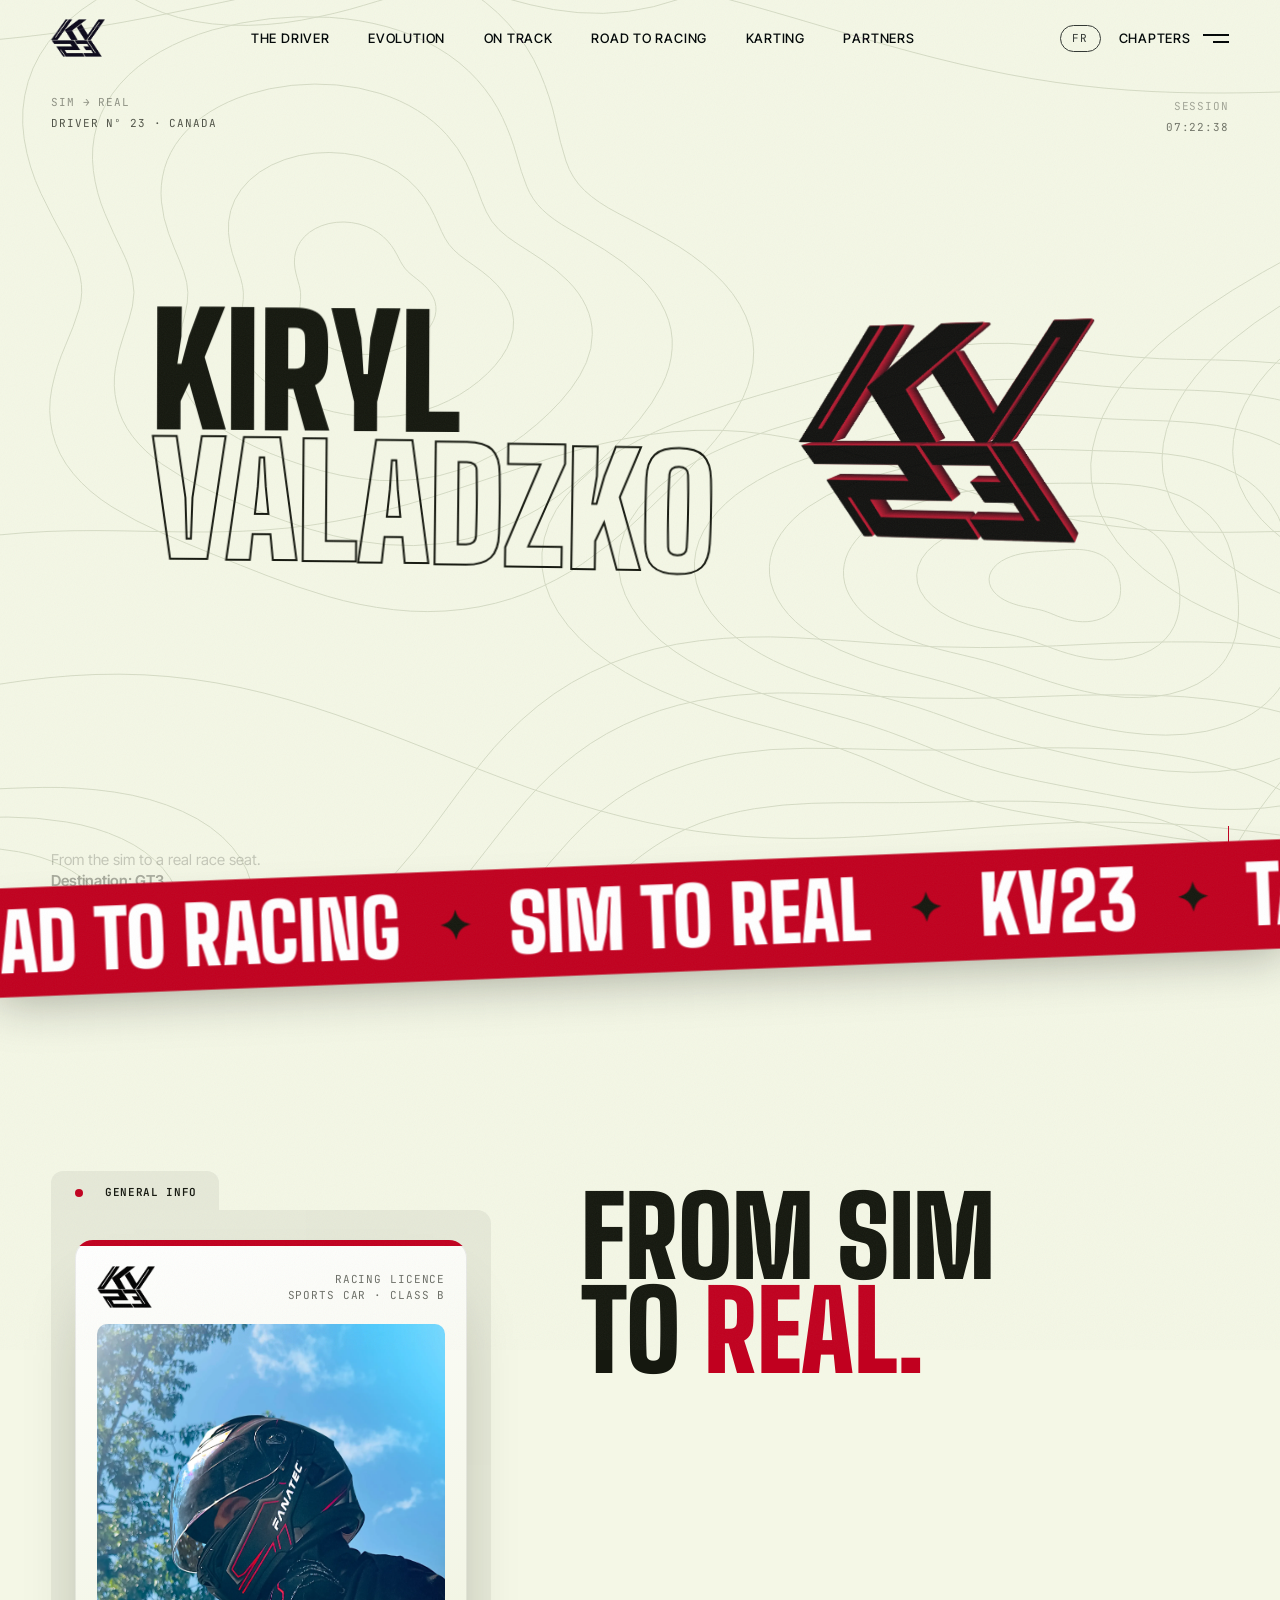
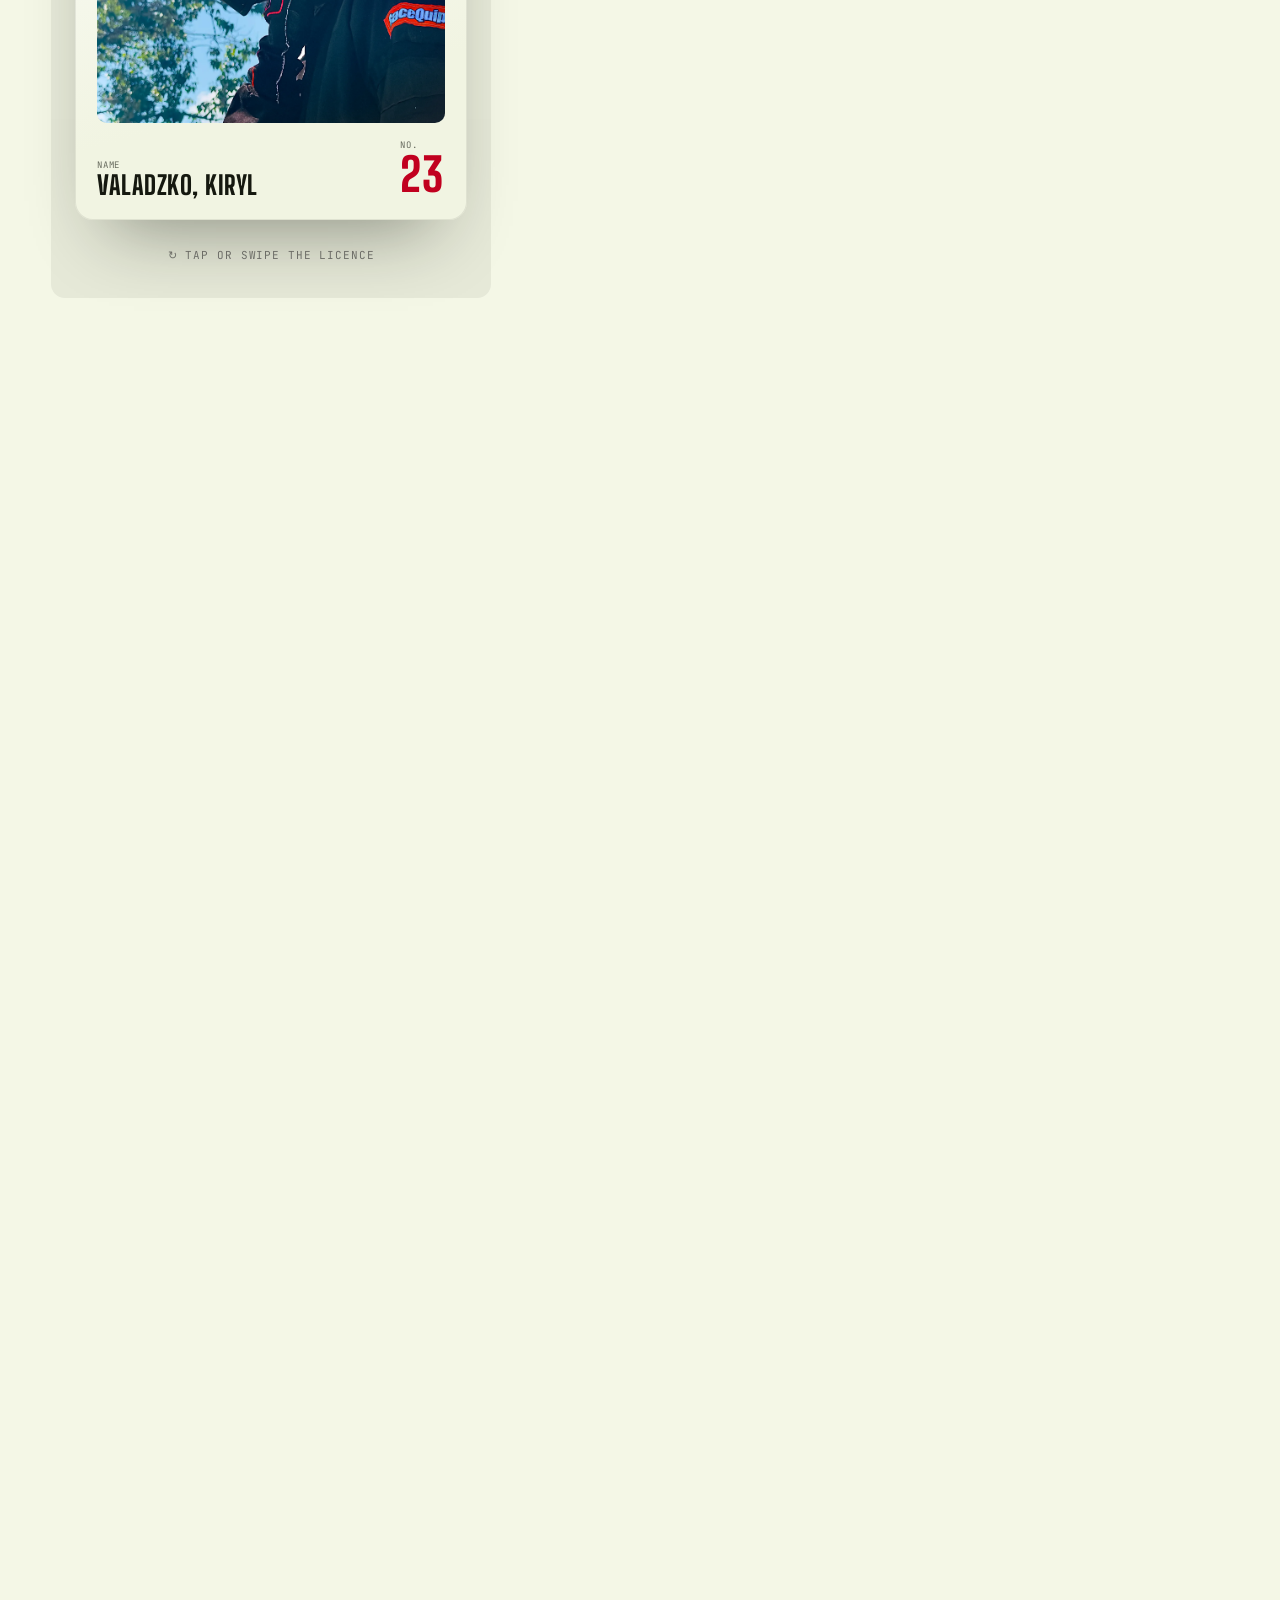
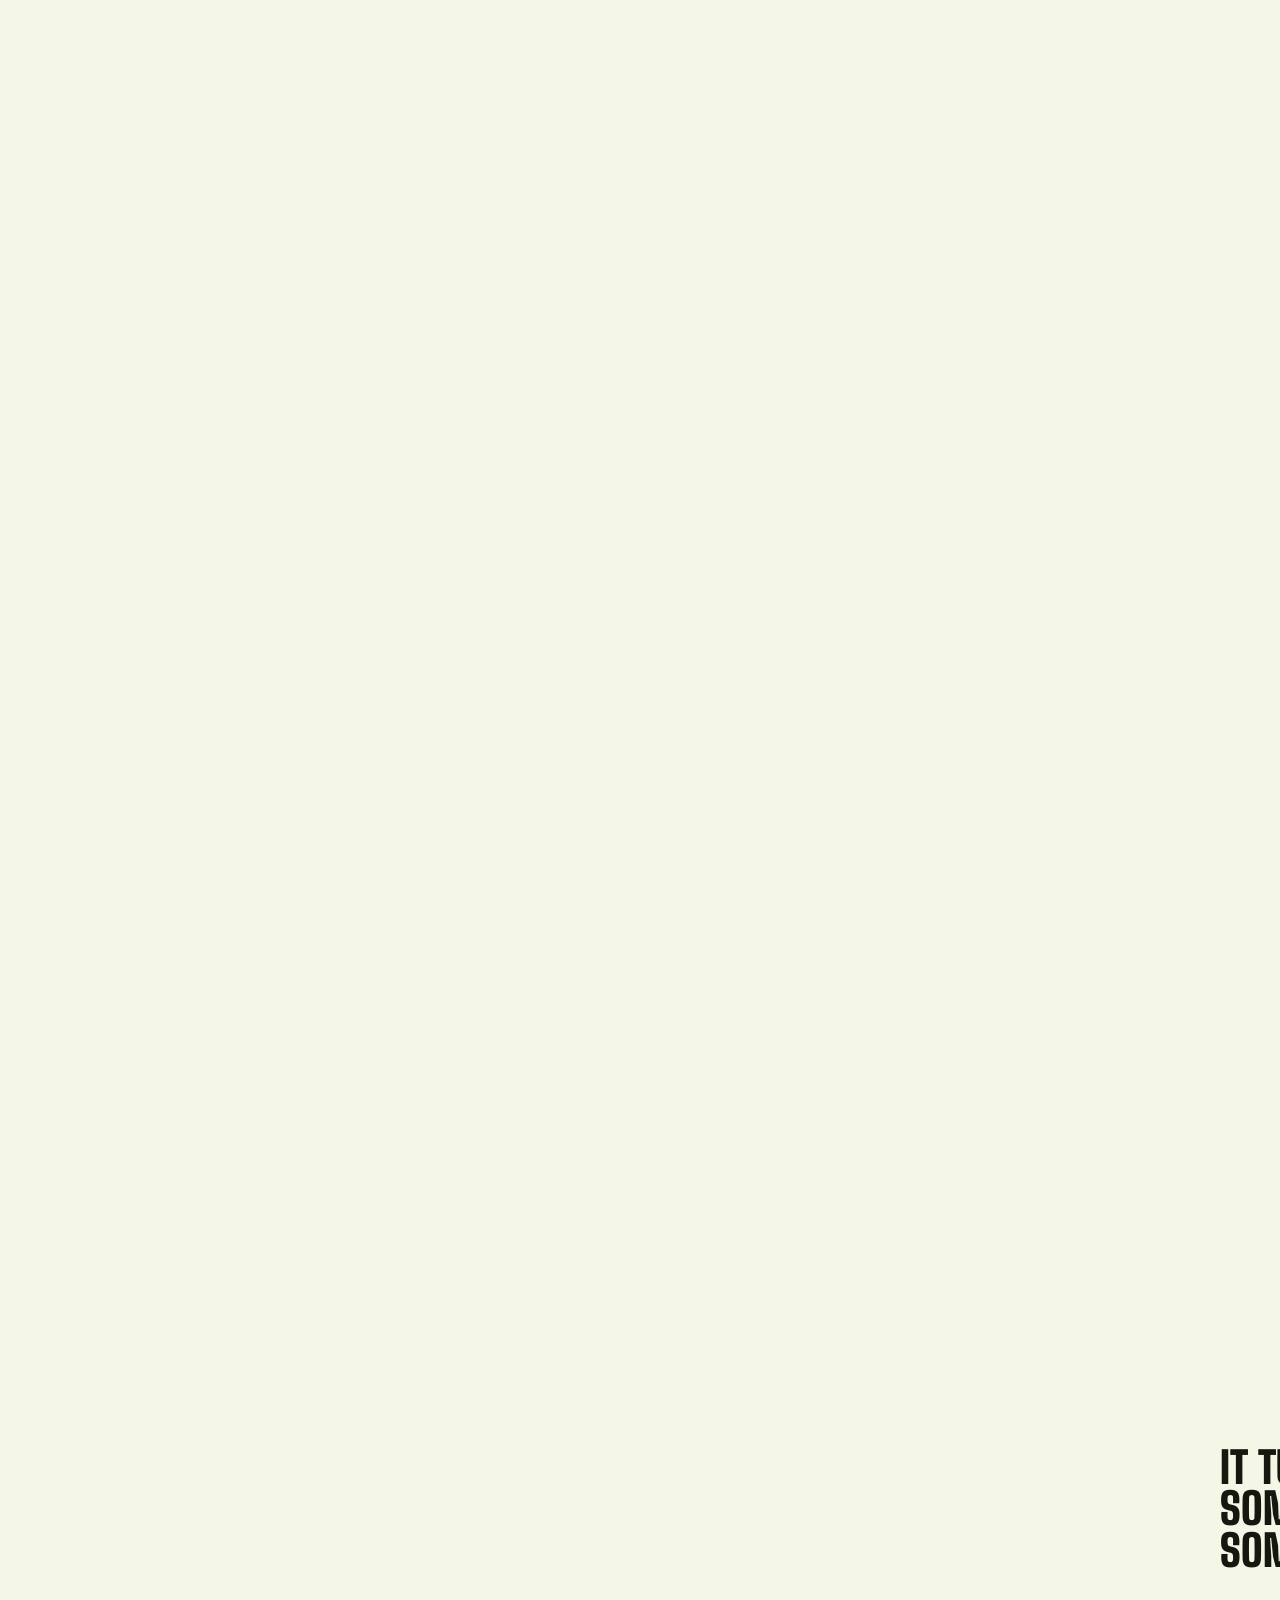
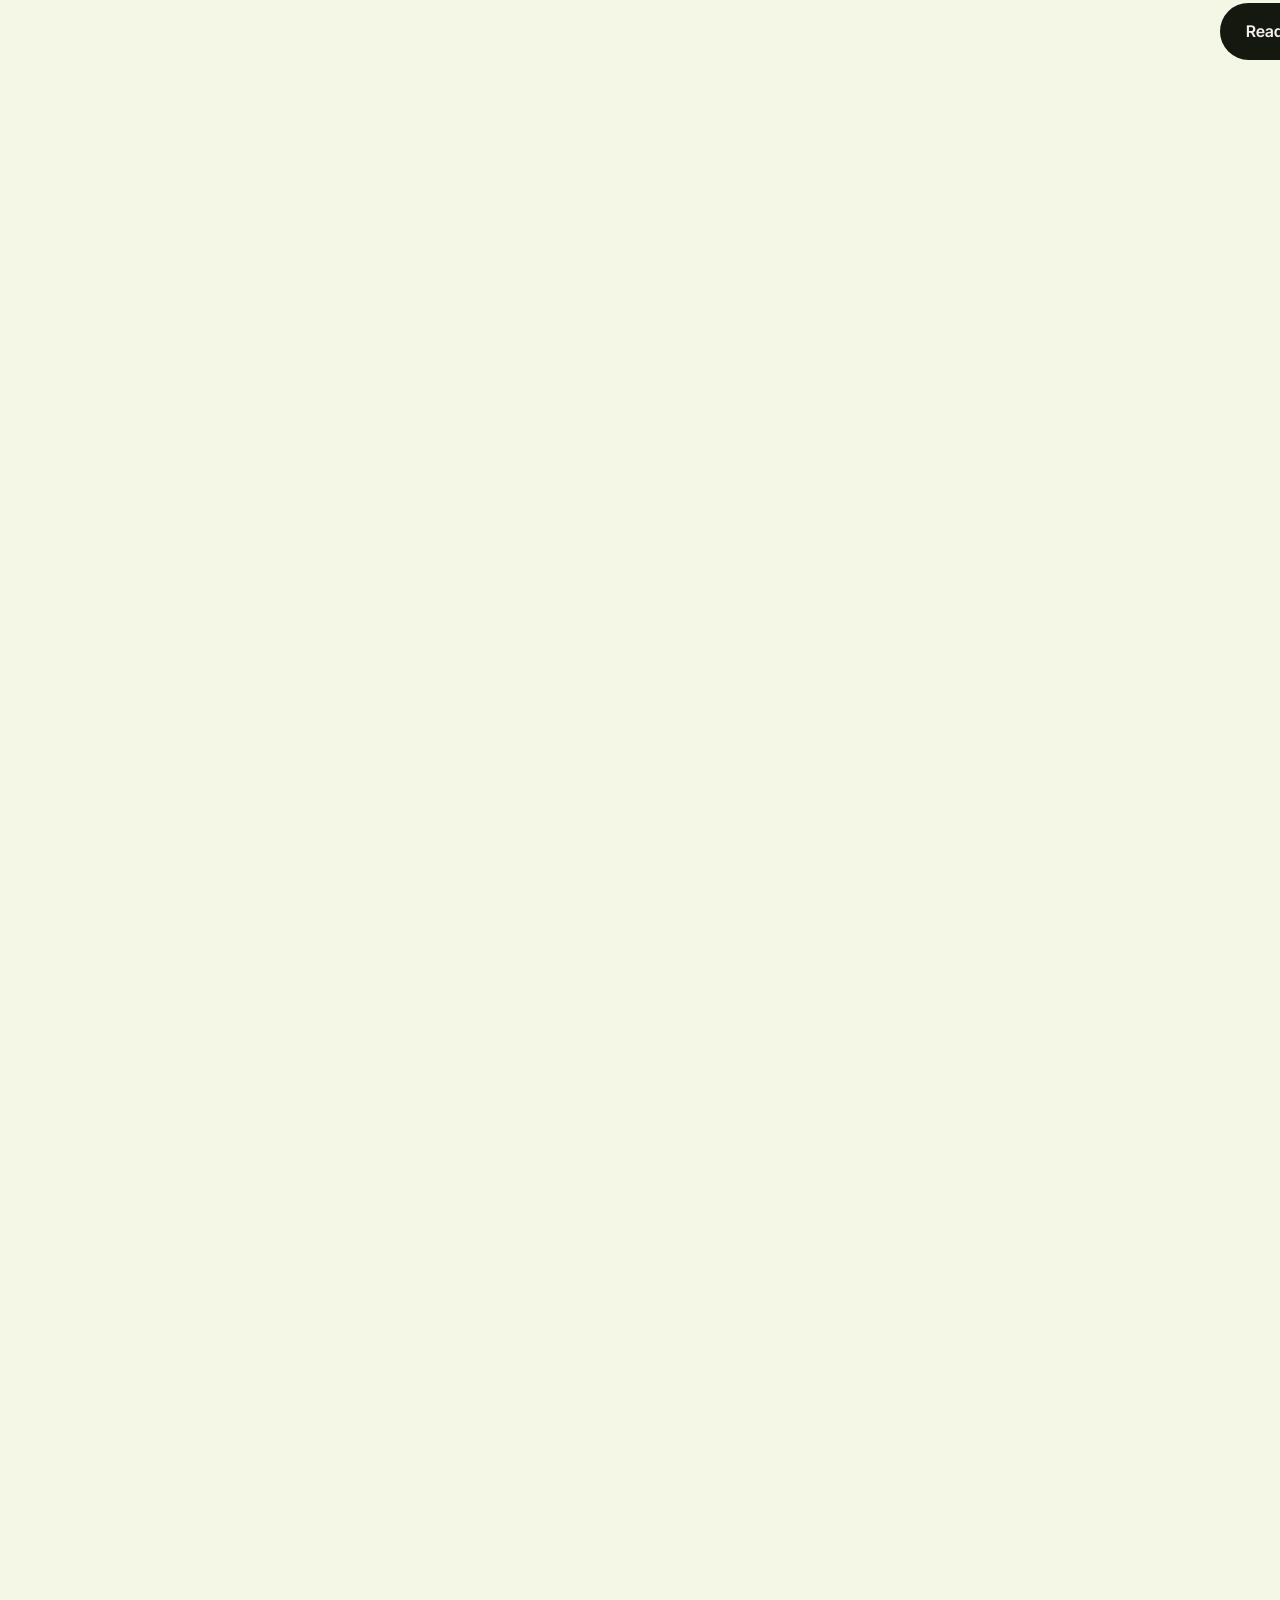
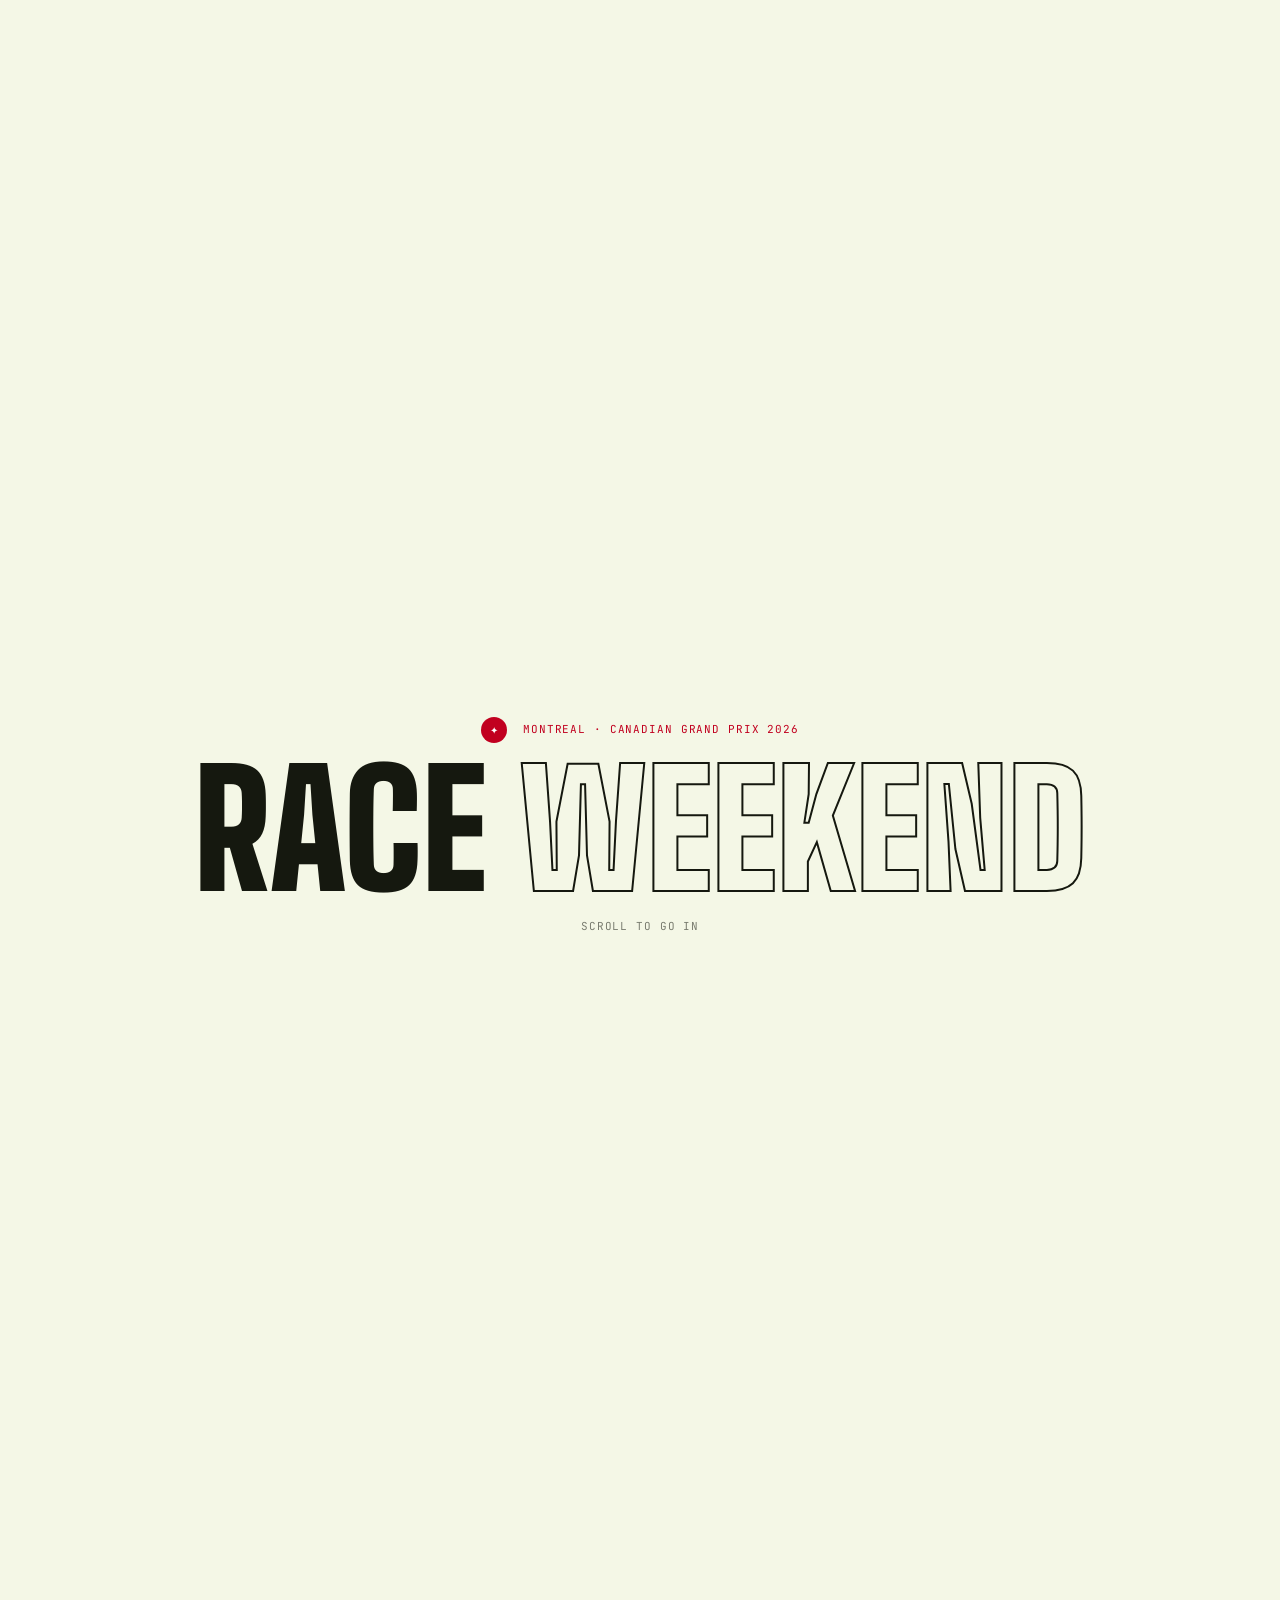
==== commit 6148f1fd: "Phones scroll straight down - On phone-sized screens (760px and under, decided at load) Outside the " ====
--- a/index.html
+++ b/index.html
@@ -25,7 +25,7 @@
   <link rel="preconnect" href="https://fonts.googleapis.com" />
   <link rel="preconnect" href="https://fonts.gstatic.com" crossorigin />
   <link href="https://fonts.googleapis.com/css2?family=Big+Shoulders+Display:wght@400;600;800;900&family=Instrument+Serif:ital@0;1&family=Mrs+Saint+Delafield&family=Inter+Tight:wght@300;400;500;600&family=JetBrains+Mono:wght@400;600&display=swap" rel="stylesheet" />
-  <link rel="stylesheet" href="css/style.css?v=5753765c" />
+  <link rel="stylesheet" href="css/style.css?v=6fdb8292" />
 </head>
 <body class="is-loading">
 
@@ -306,7 +306,7 @@
           <span class="outline" data-split>THE</span>
           <span data-split>EVOLUTION</span>
         </h2>
-        <p class="evolution__sub" data-reveal>From a wheel clamped to a desk to a full aluminium cockpit. Five years, six setups. Keep scrolling and the garage drives sideways.</p>
+        <p class="evolution__sub" data-reveal>From a wheel clamped to a desk to a full aluminium cockpit. Five years, six setups.<span class="evolution__side"> Keep scrolling and the garage drives sideways.</span></p>
       </div>
 
       <!-- Pinned on scroll: vertical scroll drives the collage sideways (Lando Norris-style) -->
@@ -618,7 +618,7 @@
       </div>
       <div class="finish__legal mono">
         <span>© <span id="year">2026</span> Kiryl Valadzko · KV23</span>
-        <span class="finish__build">build 71b9f902</span>
+        <span class="finish__build">build 79ef3cd6</span>
       </div>
     </footer>
   </main>
@@ -627,7 +627,7 @@
   <script src="https://cdnjs.cloudflare.com/ajax/libs/gsap/3.12.5/gsap.min.js"></script>
   <script src="https://cdnjs.cloudflare.com/ajax/libs/gsap/3.12.5/ScrollTrigger.min.js"></script>
   <script src="https://unpkg.com/lenis@1.1.13/dist/lenis.min.js"></script>
-  <script src="js/i18n.js?v=a2ba3535"></script>
-  <script src="js/main.js?v=227077c7"></script>
+  <script src="js/i18n.js?v=dedb5fa3"></script>
+  <script src="js/main.js?v=5f4aa32d"></script>
 </body>
 </html>
--- a/css/style.css
+++ b/css/style.css
@@ -1418,6 +1418,23 @@
 .collage__text .ride__num { font-size: clamp(52px, 5vw, 96px) !important; }
 .collage__stats { margin-top: 12px; grid-template-columns: repeat(2, auto); gap: 14px 34px; }
 .collage__stats b { font-size: clamp(36px, 3.4vw, 60px); }
+
+/* phones (decided once at load, so a phone turned sideways stays stacked): the rides and the Evolution read top to bottom; main.js adds --stack instead of pinning them */
+.ride.ride--stack { height: auto; min-height: 0; overflow: visible; padding: 100px var(--gutter) 30px; }
+.ride--stack .ride__track { position: static; width: auto !important; height: auto; display: flex; flex-direction: column; gap: 64px; will-change: auto; }
+.ride--stack .ride__item { position: relative; left: auto !important; top: auto !important; will-change: auto; }
+.ride--stack .ride__intro, .ride--stack .collage, .ride--stack .ride__text, .ride--stack .ride__outro { width: 100%; }
+.ride--stack .ride__ph { --w: min(78vw, 340px); }
+.ride--stack .ride__ph:nth-child(even) { align-self: flex-end; }
+.ride--stack .ride__hint { display: none; }
+.evo.evo--stack { height: auto; min-height: 0; overflow: visible; }
+.evo--stack .evo__track { width: auto; height: auto; display: flex; flex-direction: column; gap: 72px; padding: 30px var(--gutter) 110px; will-change: auto; }
+.evo--stack .evo__item, .evo--stack .evo__quote, .evo--stack .evo__outro { position: relative; left: auto; top: auto; will-change: auto; }
+.evo--stack .evo__quote { width: 100%; }
+.evo--stack .evo__item { --focus: 1; width: min(80vw, 360px); }
+.evo--stack .evo__item:nth-of-type(even) { align-self: flex-end; }
+.evo--stack .evo__ghost { font-size: 30vw; right: -6%; top: -9%; }
+.is-phone .evolution__side { display: none; }
 /* ==========================================================================
    RACE WEEKEND (zoom: the scroll flies the camera forward)
    ========================================================================== */
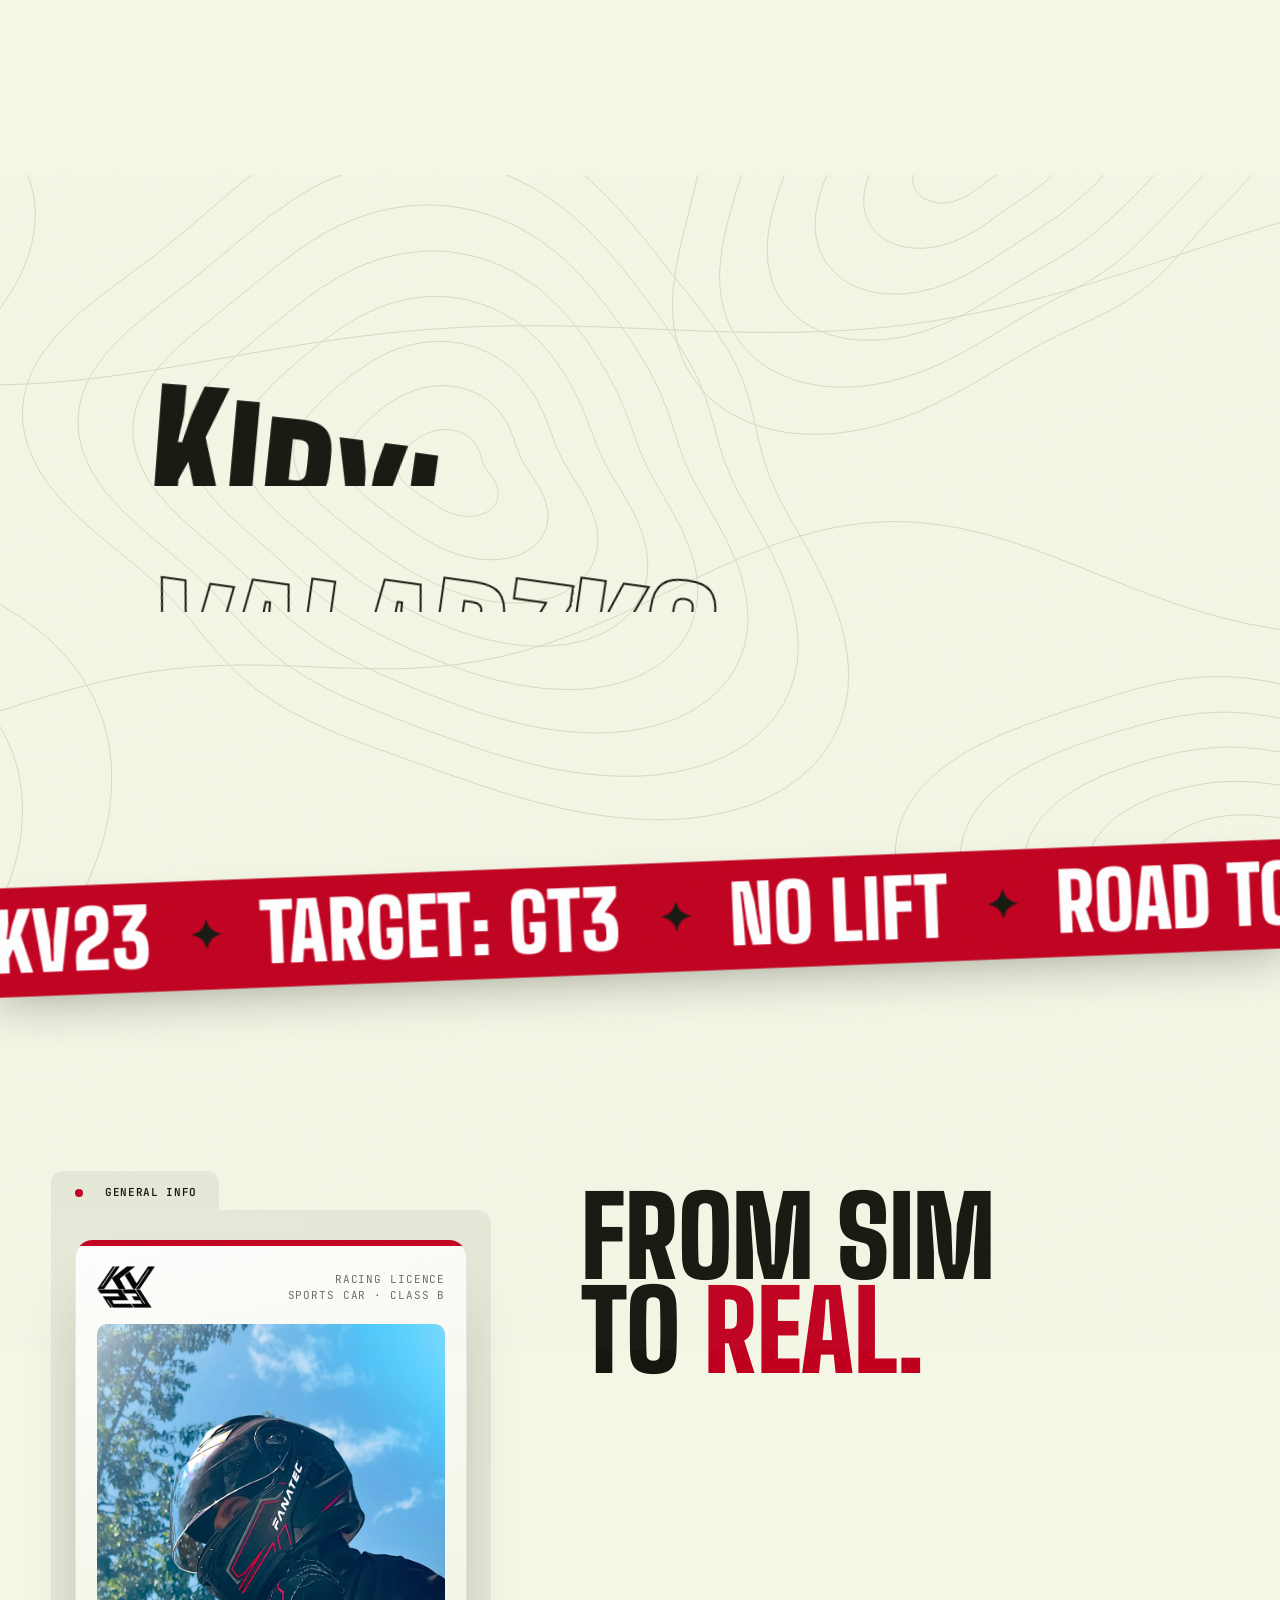
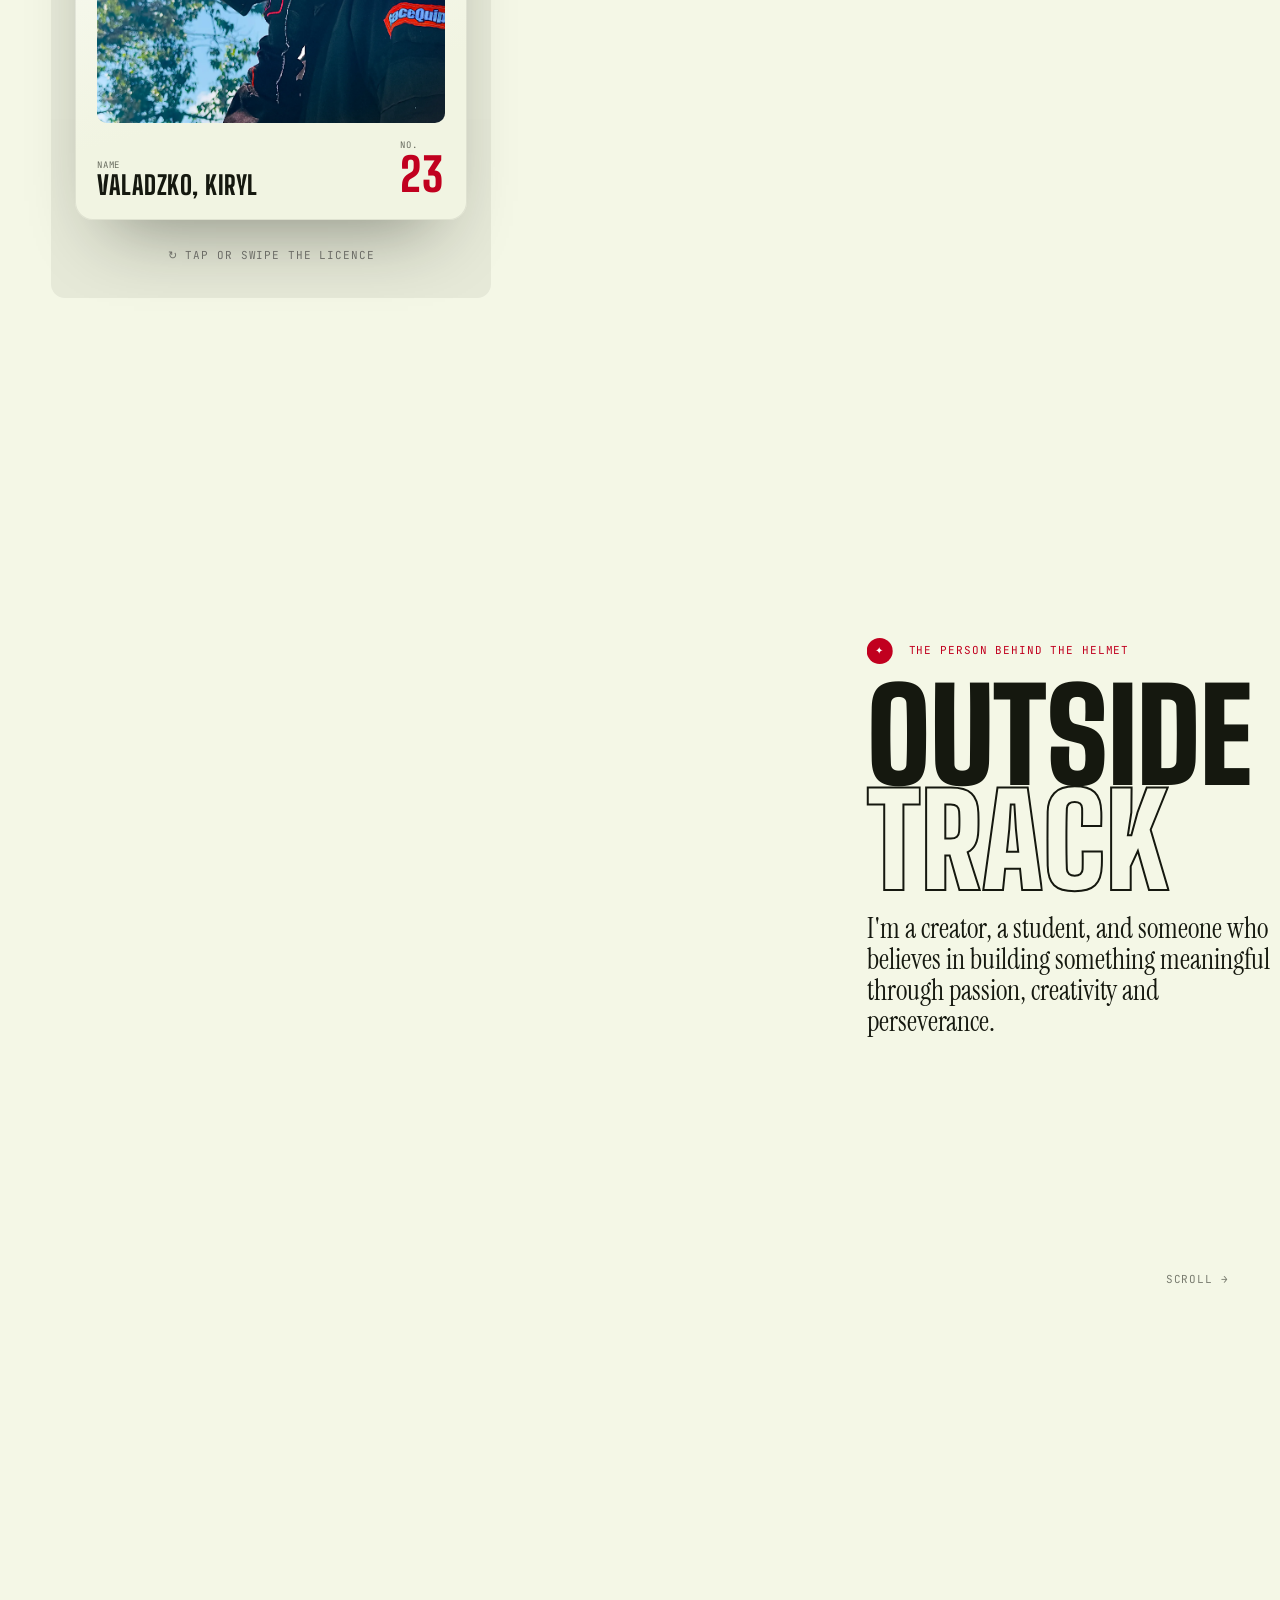
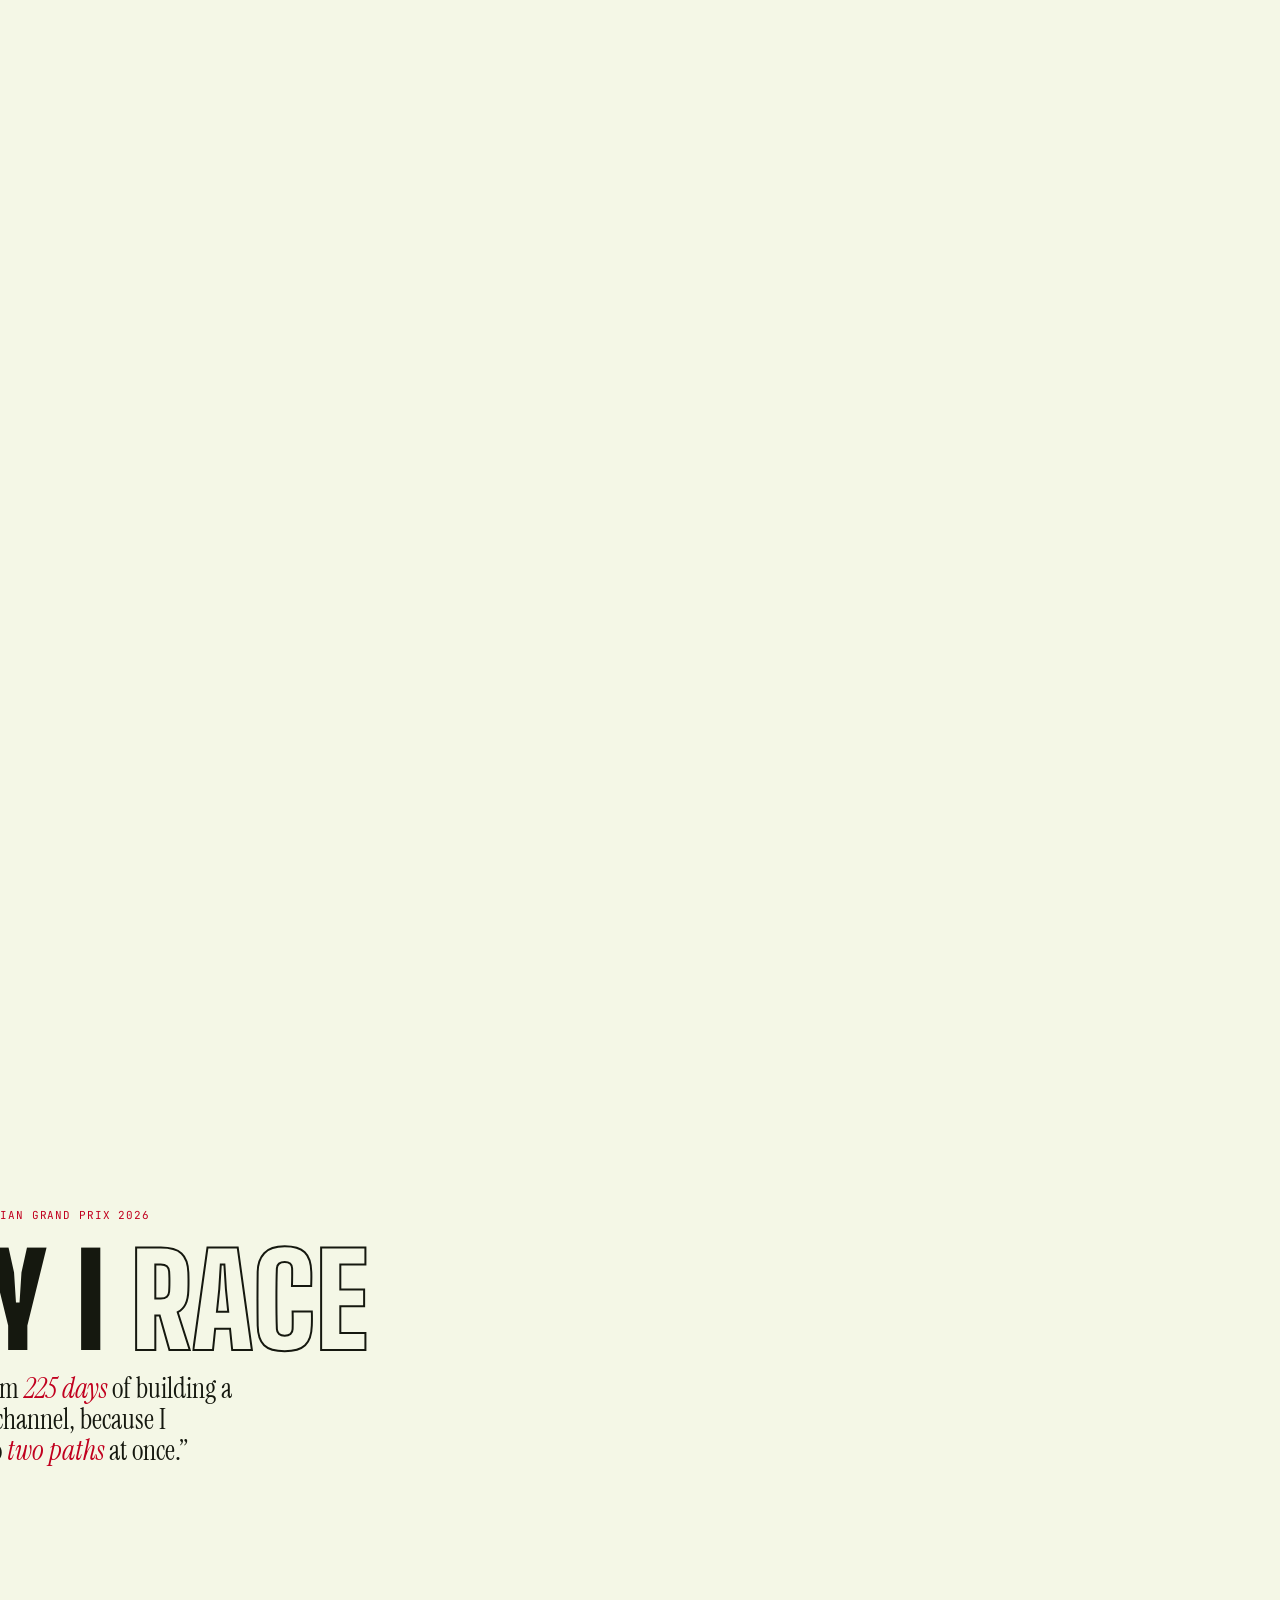
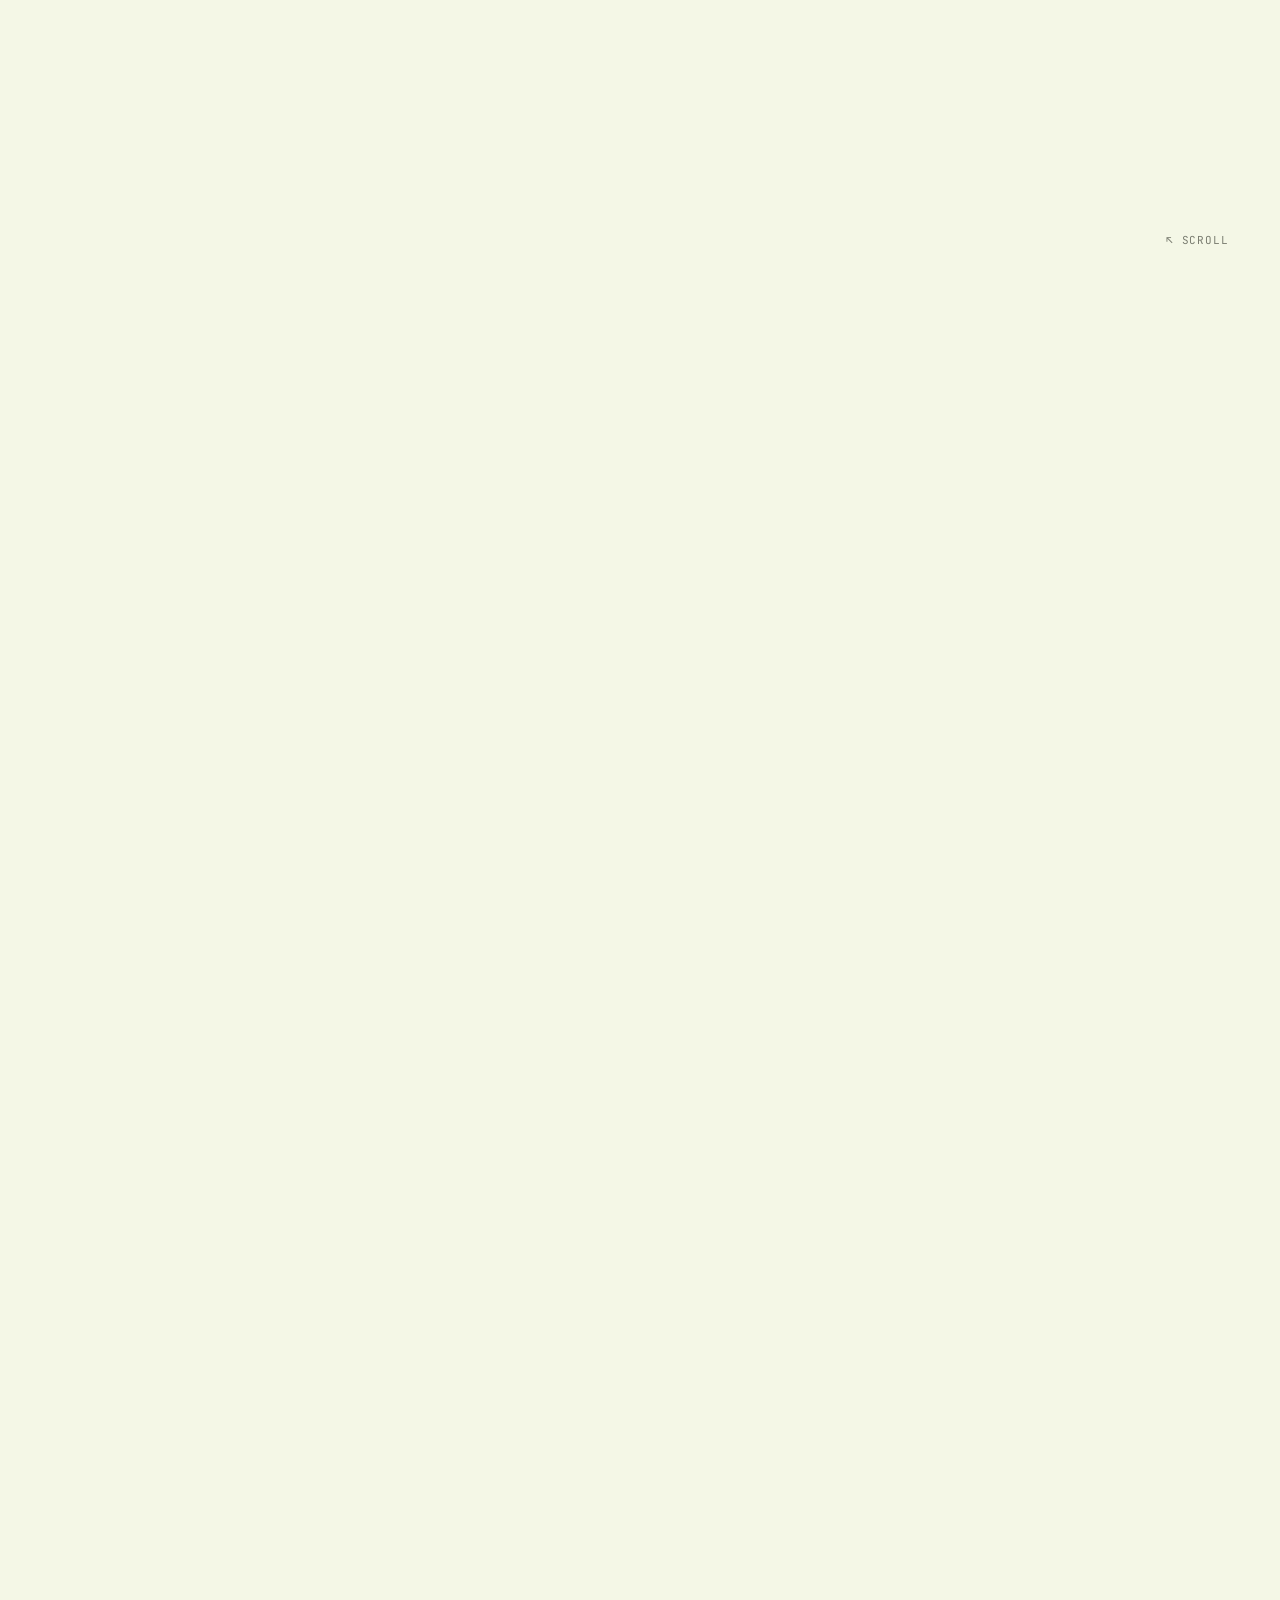
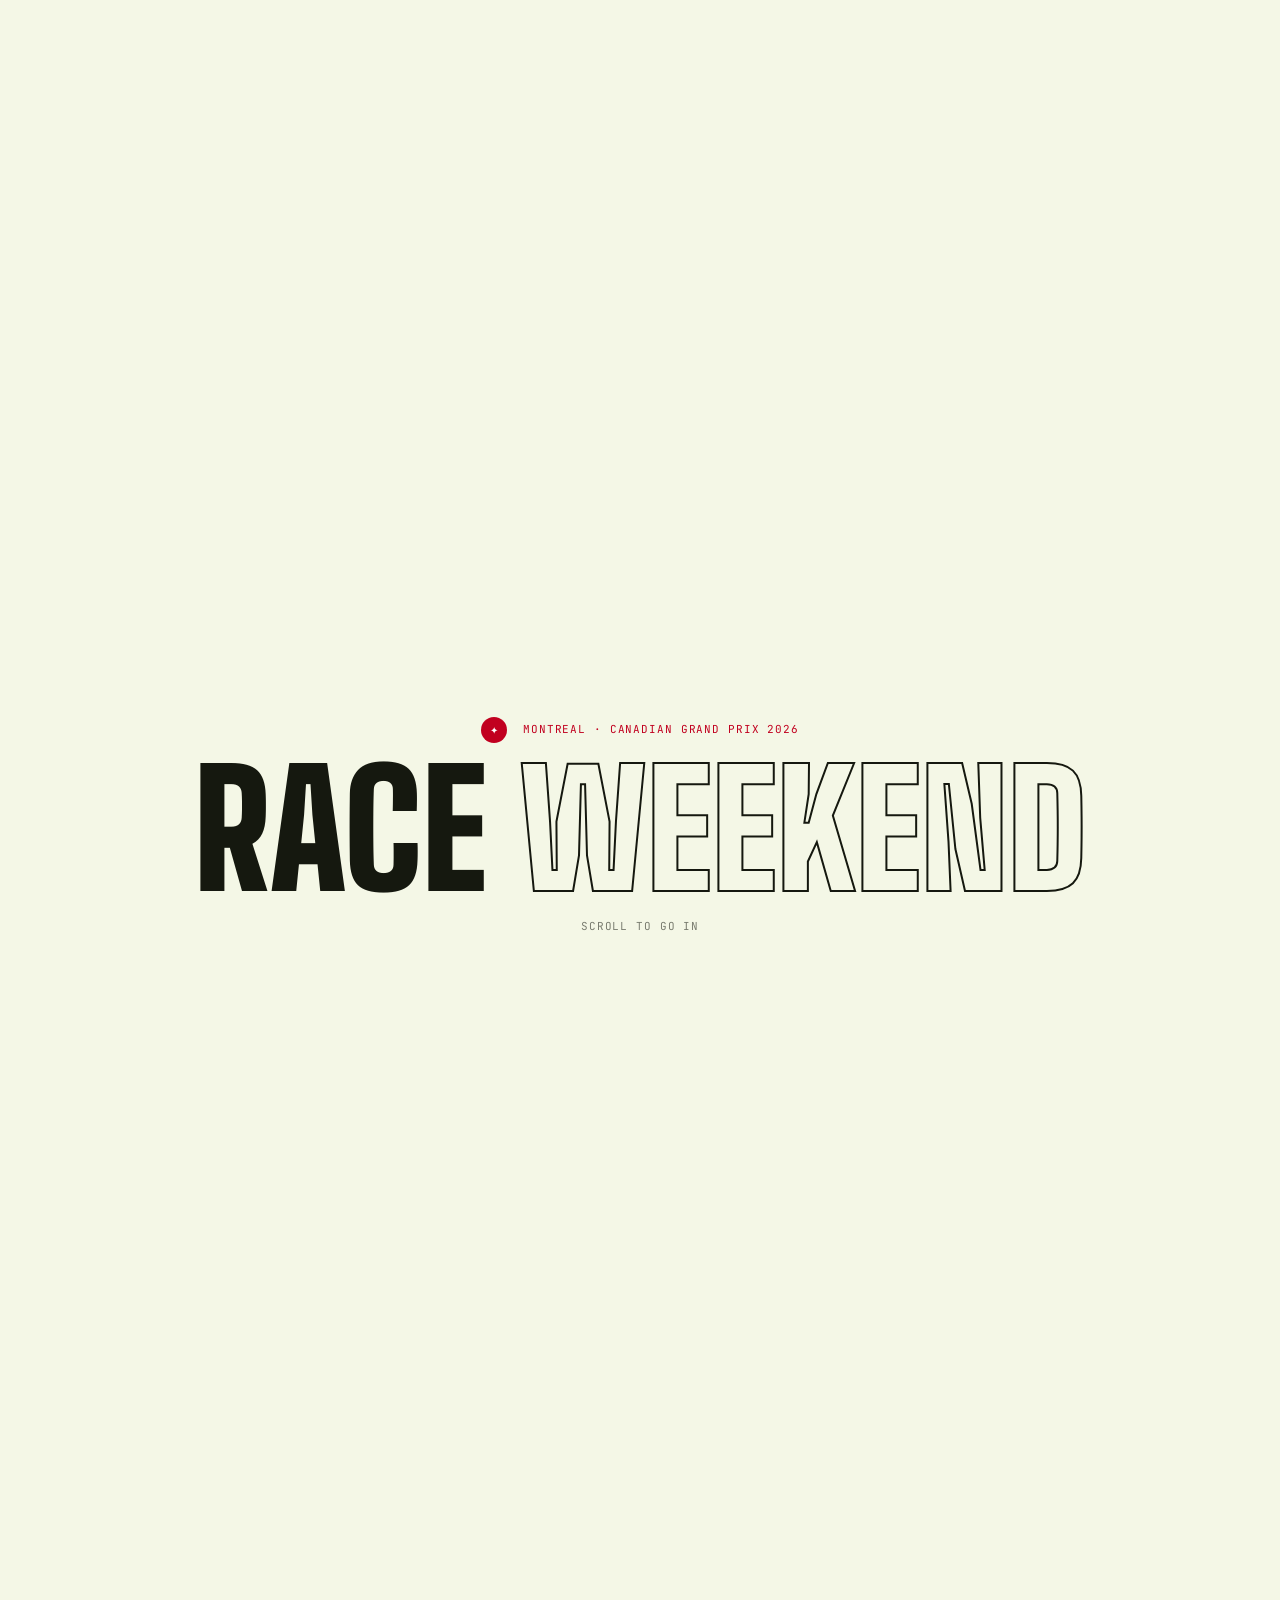
==== commit 7cd8df73: "Only phones stack: computers keep the rides at any window size - The phone check looked at the windo" ====
--- a/index.html
+++ b/index.html
@@ -618,7 +618,7 @@
       </div>
       <div class="finish__legal mono">
         <span>© <span id="year">2026</span> Kiryl Valadzko · KV23</span>
-        <span class="finish__build">build 79ef3cd6</span>
+        <span class="finish__build">build 3a99b2e0</span>
       </div>
     </footer>
   </main>
@@ -628,6 +628,6 @@
   <script src="https://cdnjs.cloudflare.com/ajax/libs/gsap/3.12.5/ScrollTrigger.min.js"></script>
   <script src="https://unpkg.com/lenis@1.1.13/dist/lenis.min.js"></script>
   <script src="js/i18n.js?v=dedb5fa3"></script>
-  <script src="js/main.js?v=5f4aa32d"></script>
+  <script src="js/main.js?v=0d726b9a"></script>
 </body>
 </html>
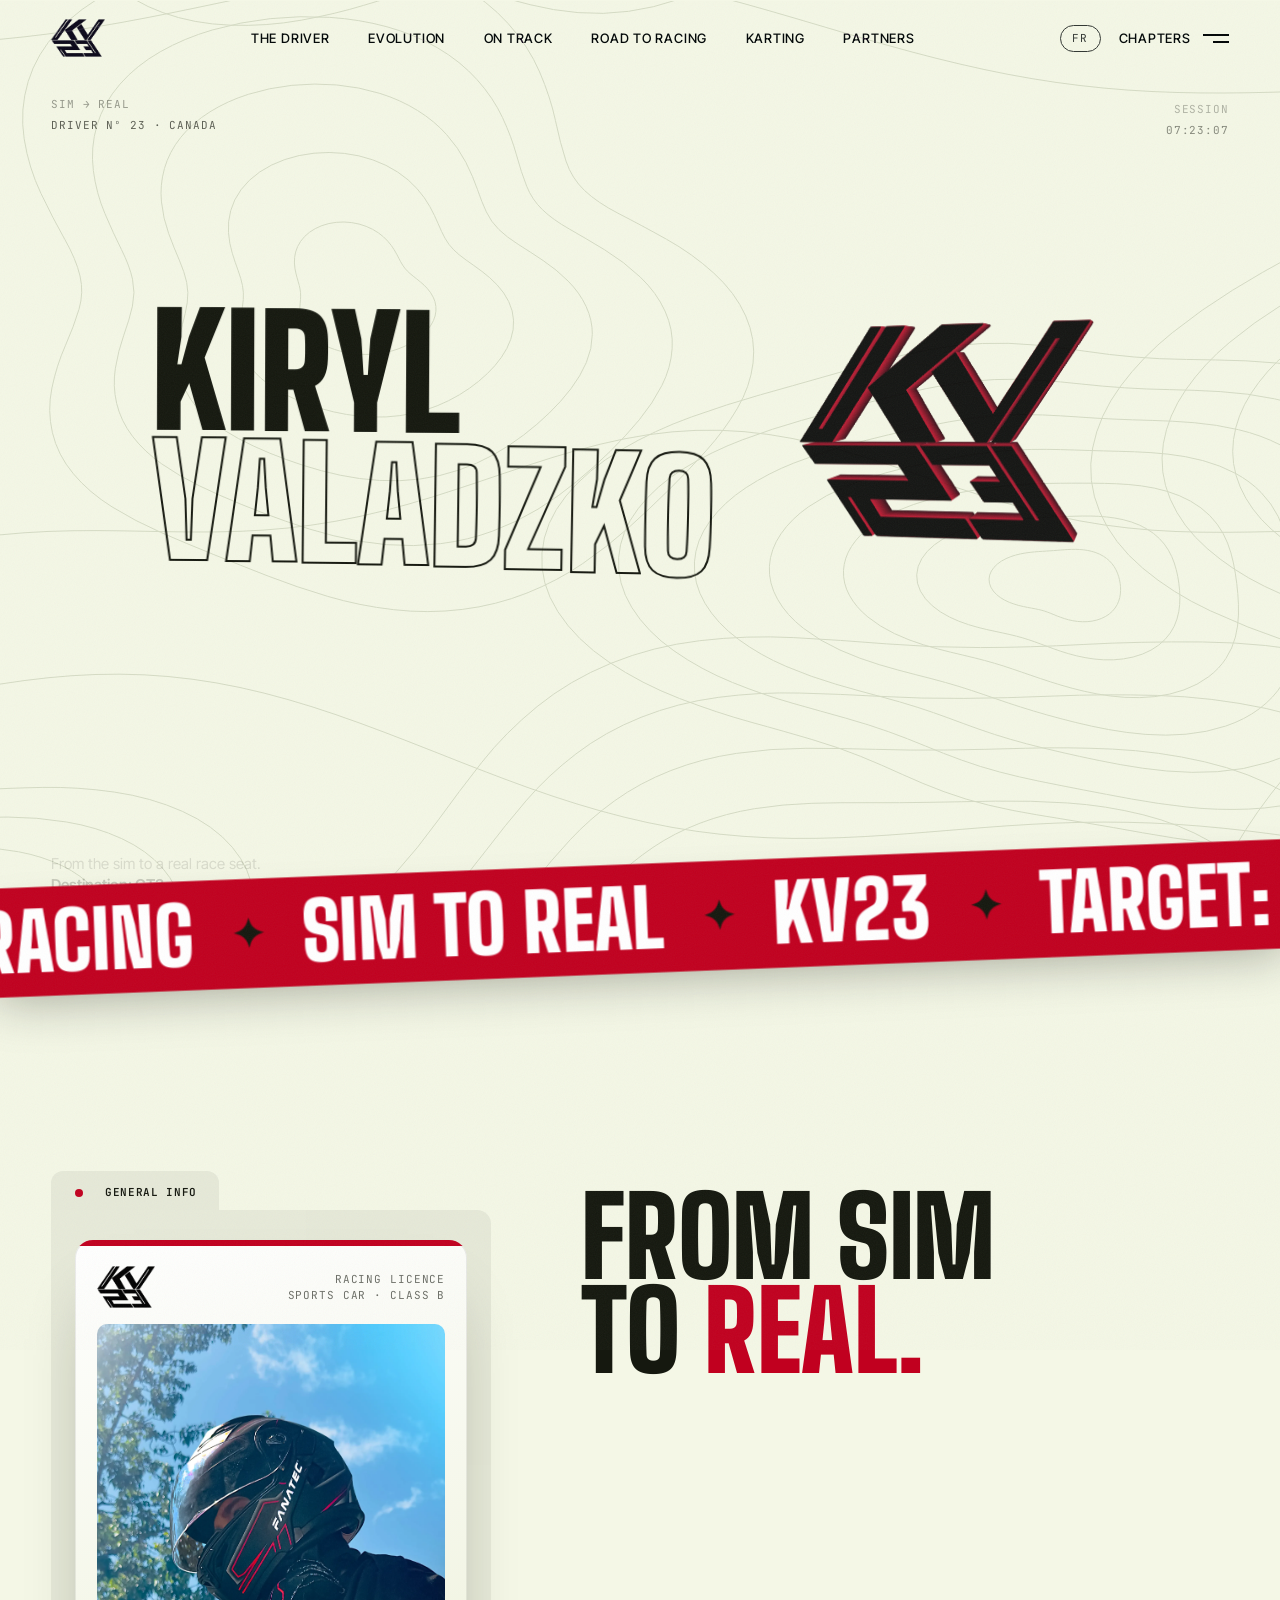
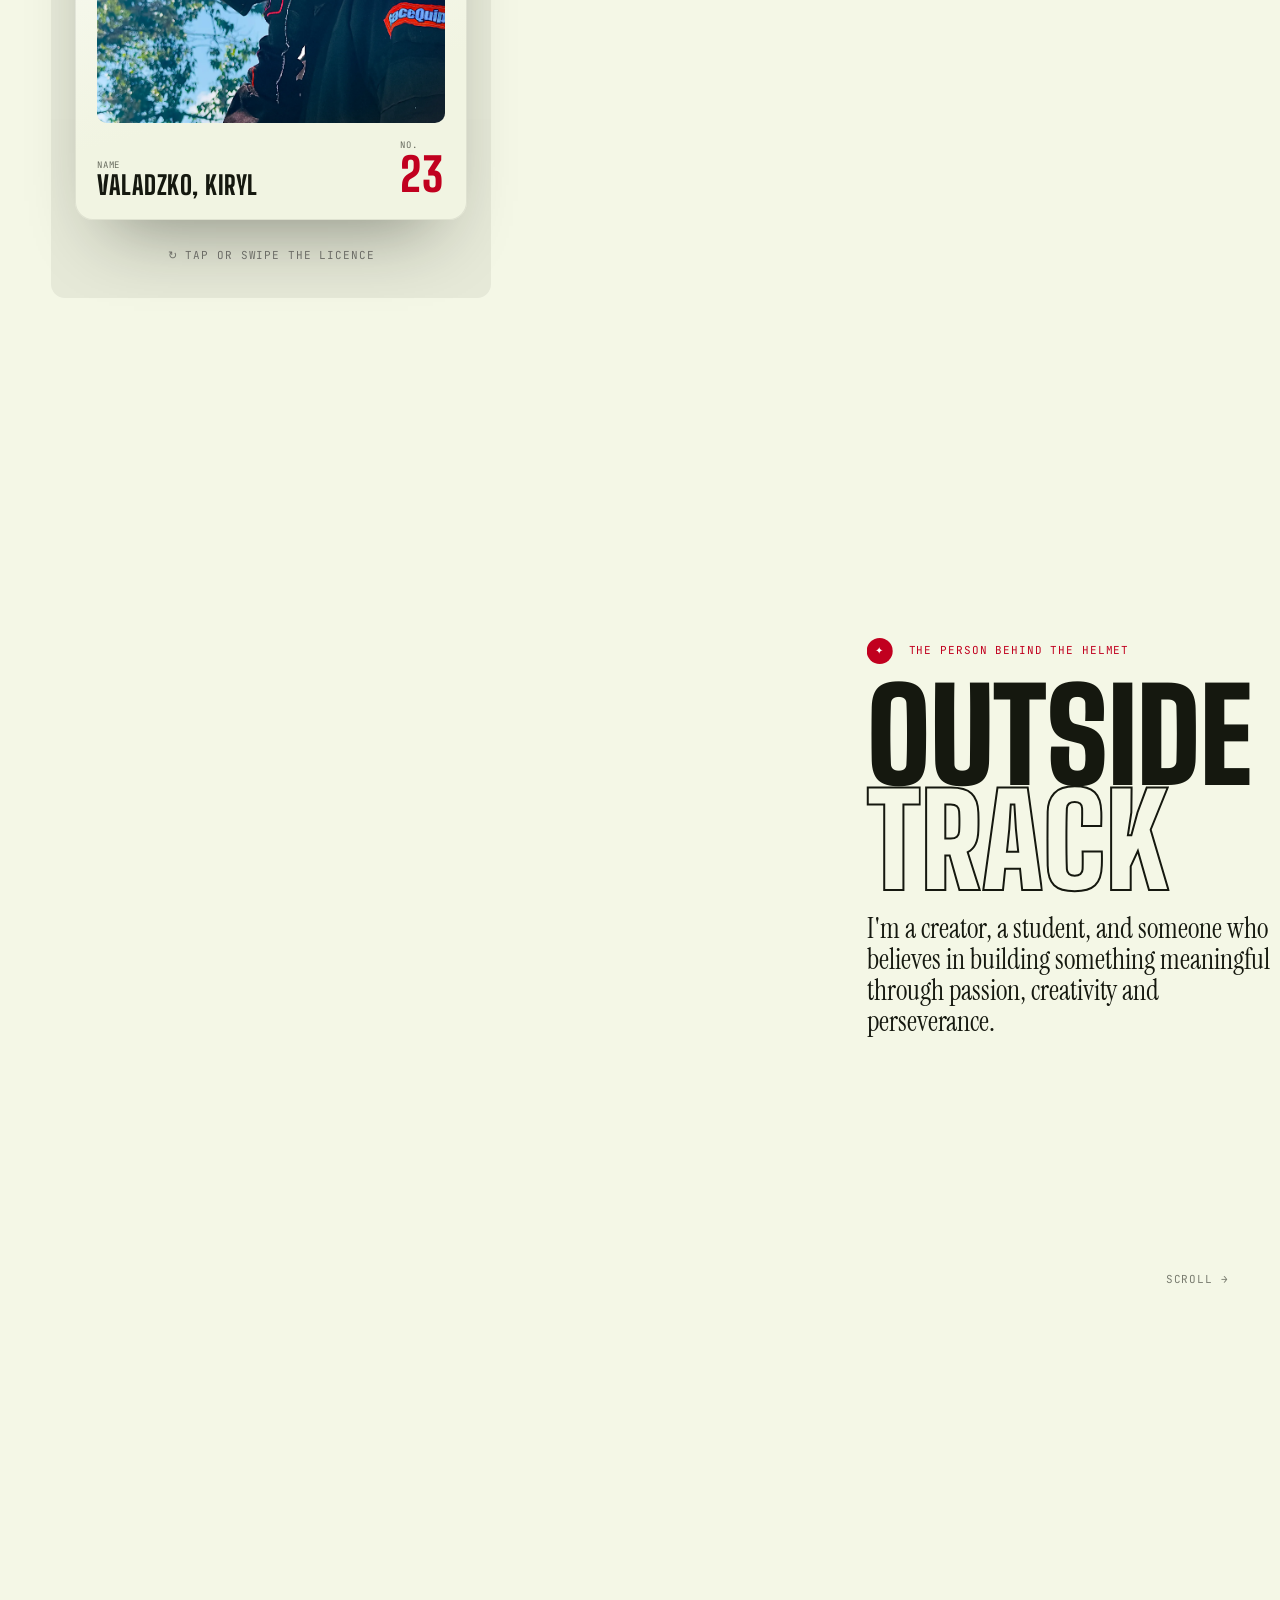
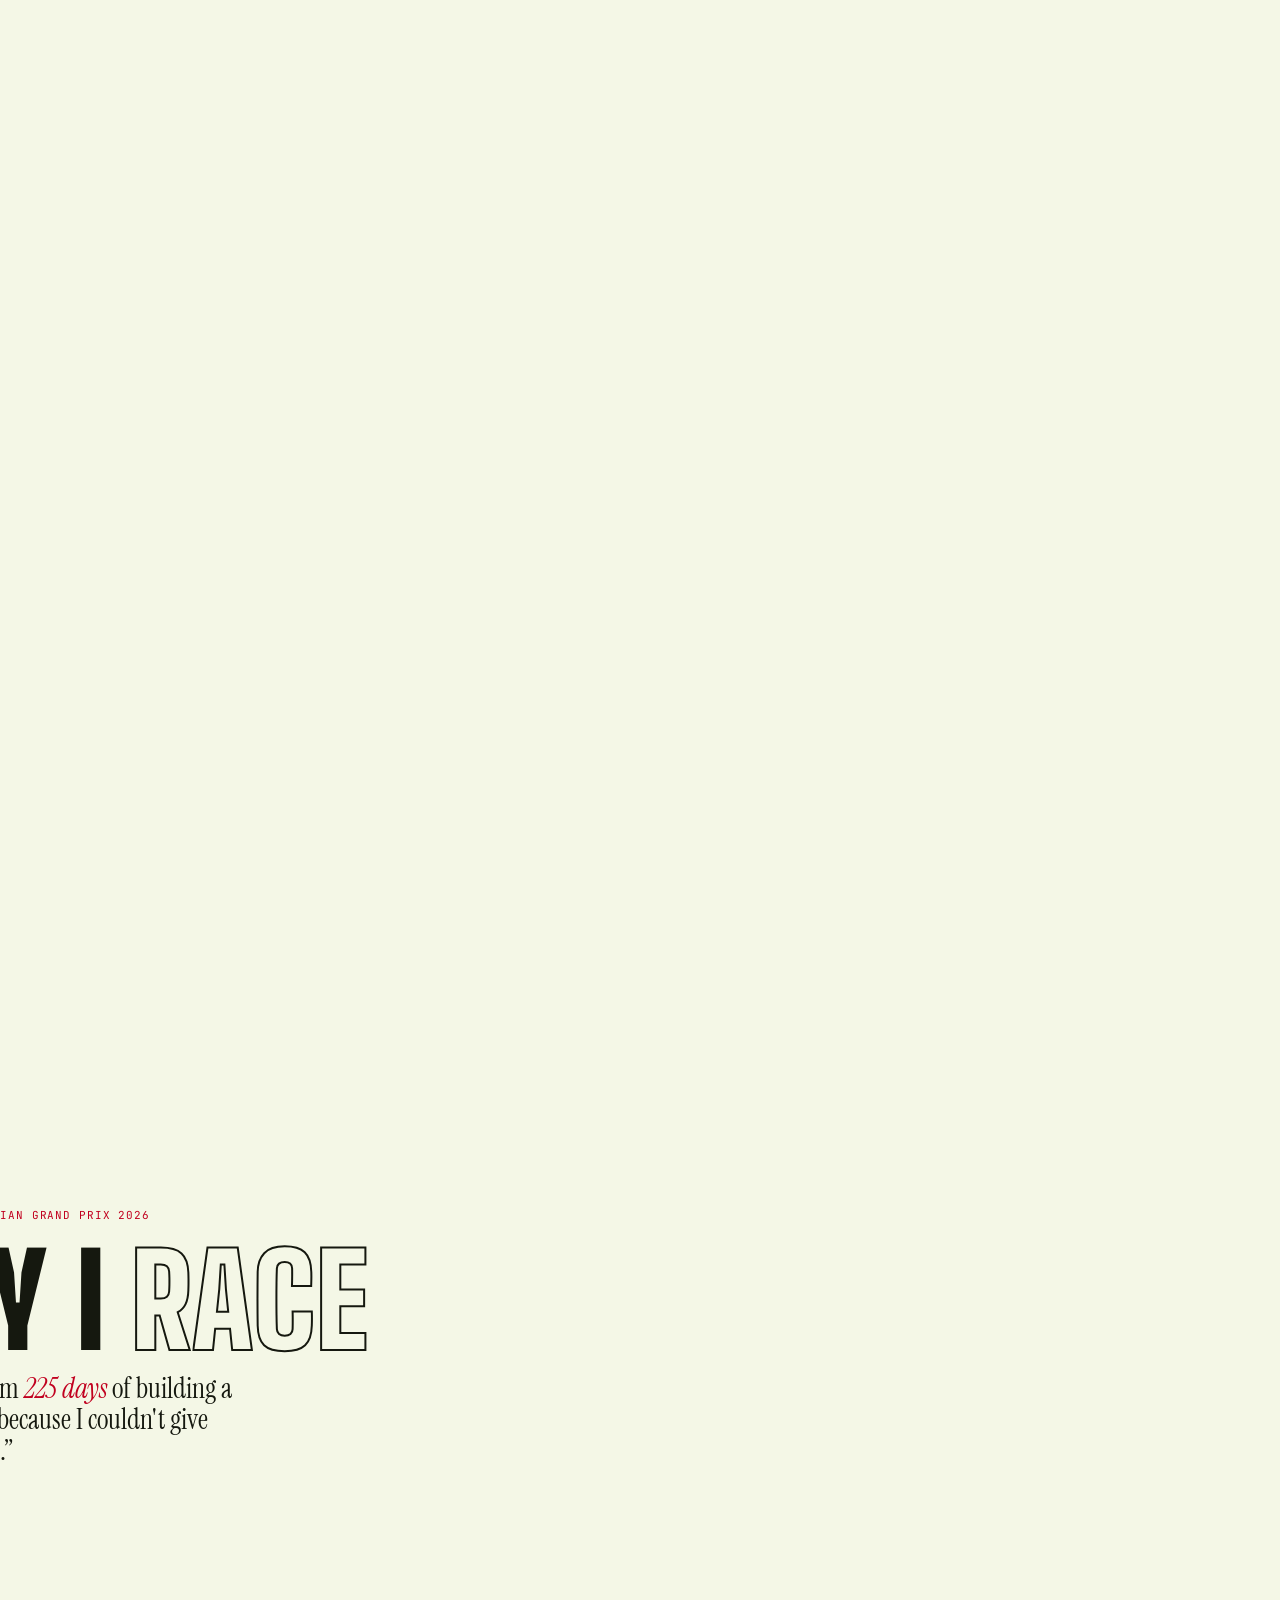
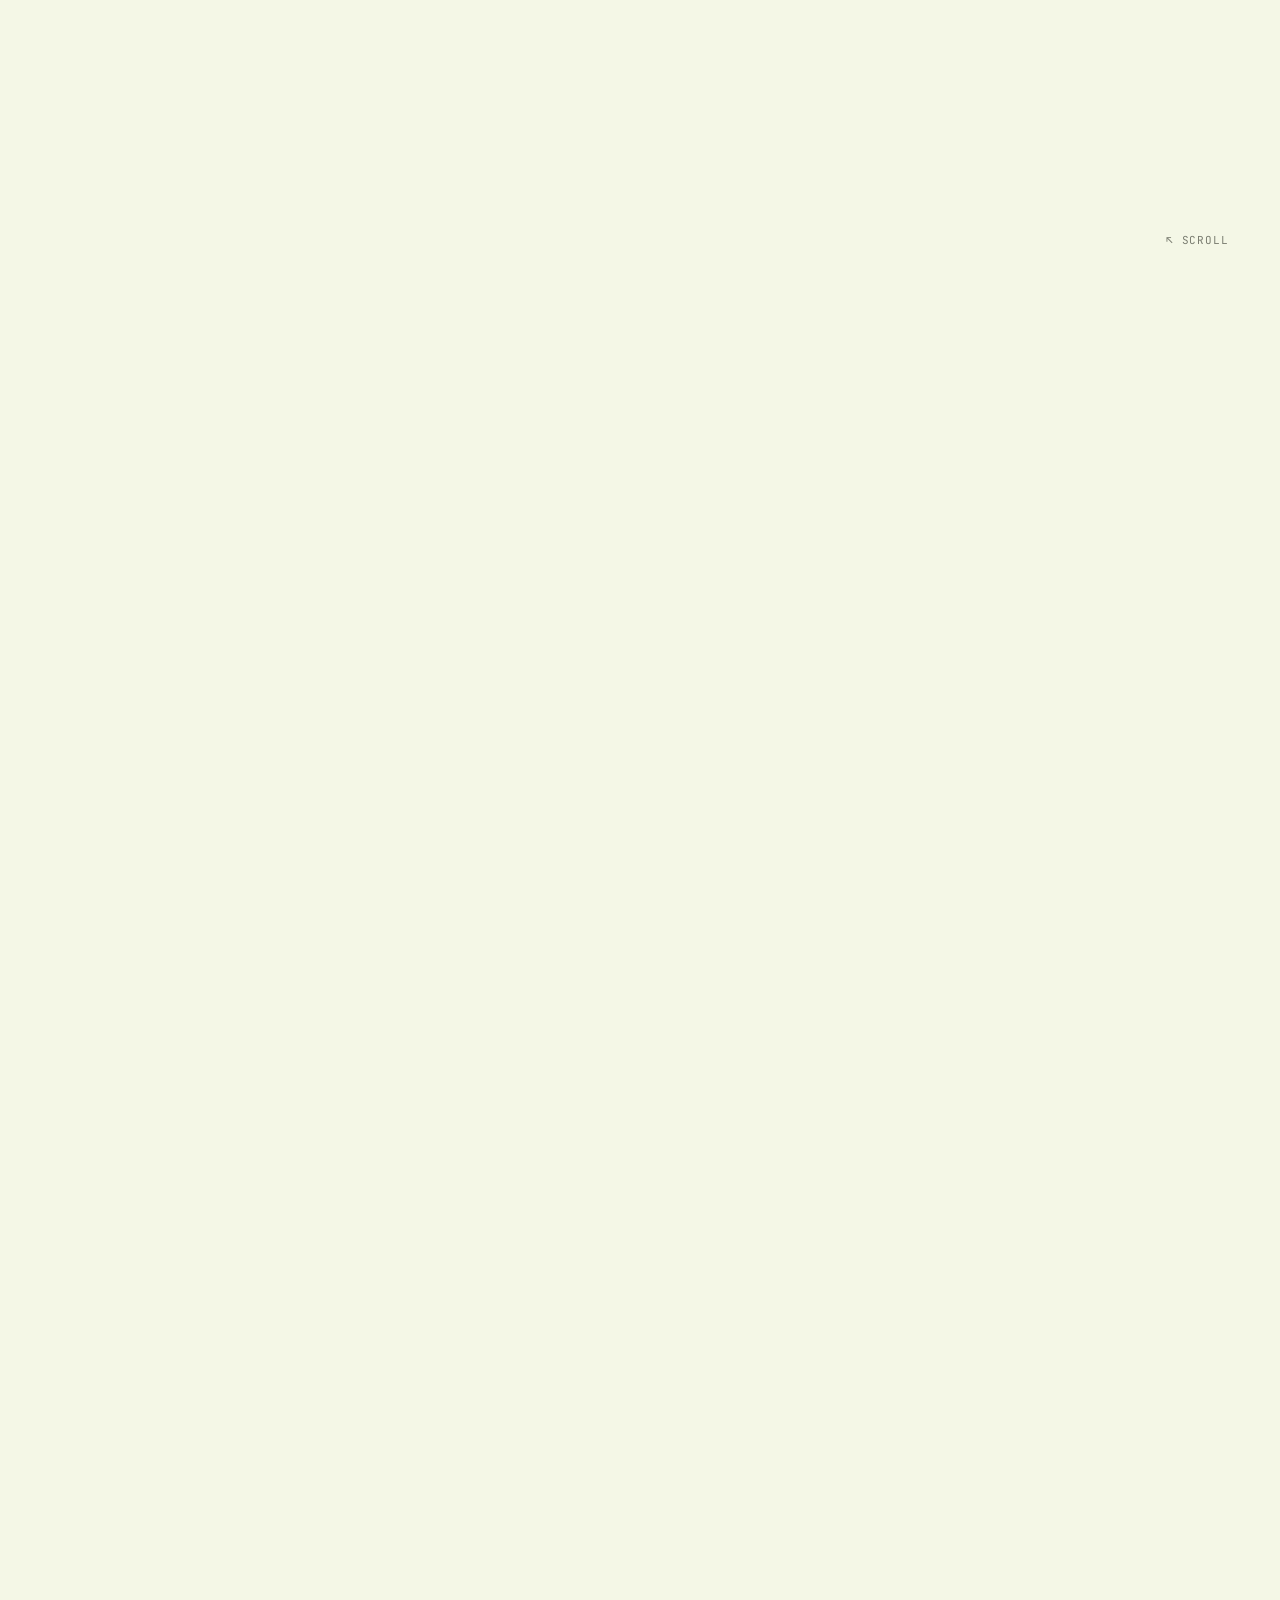
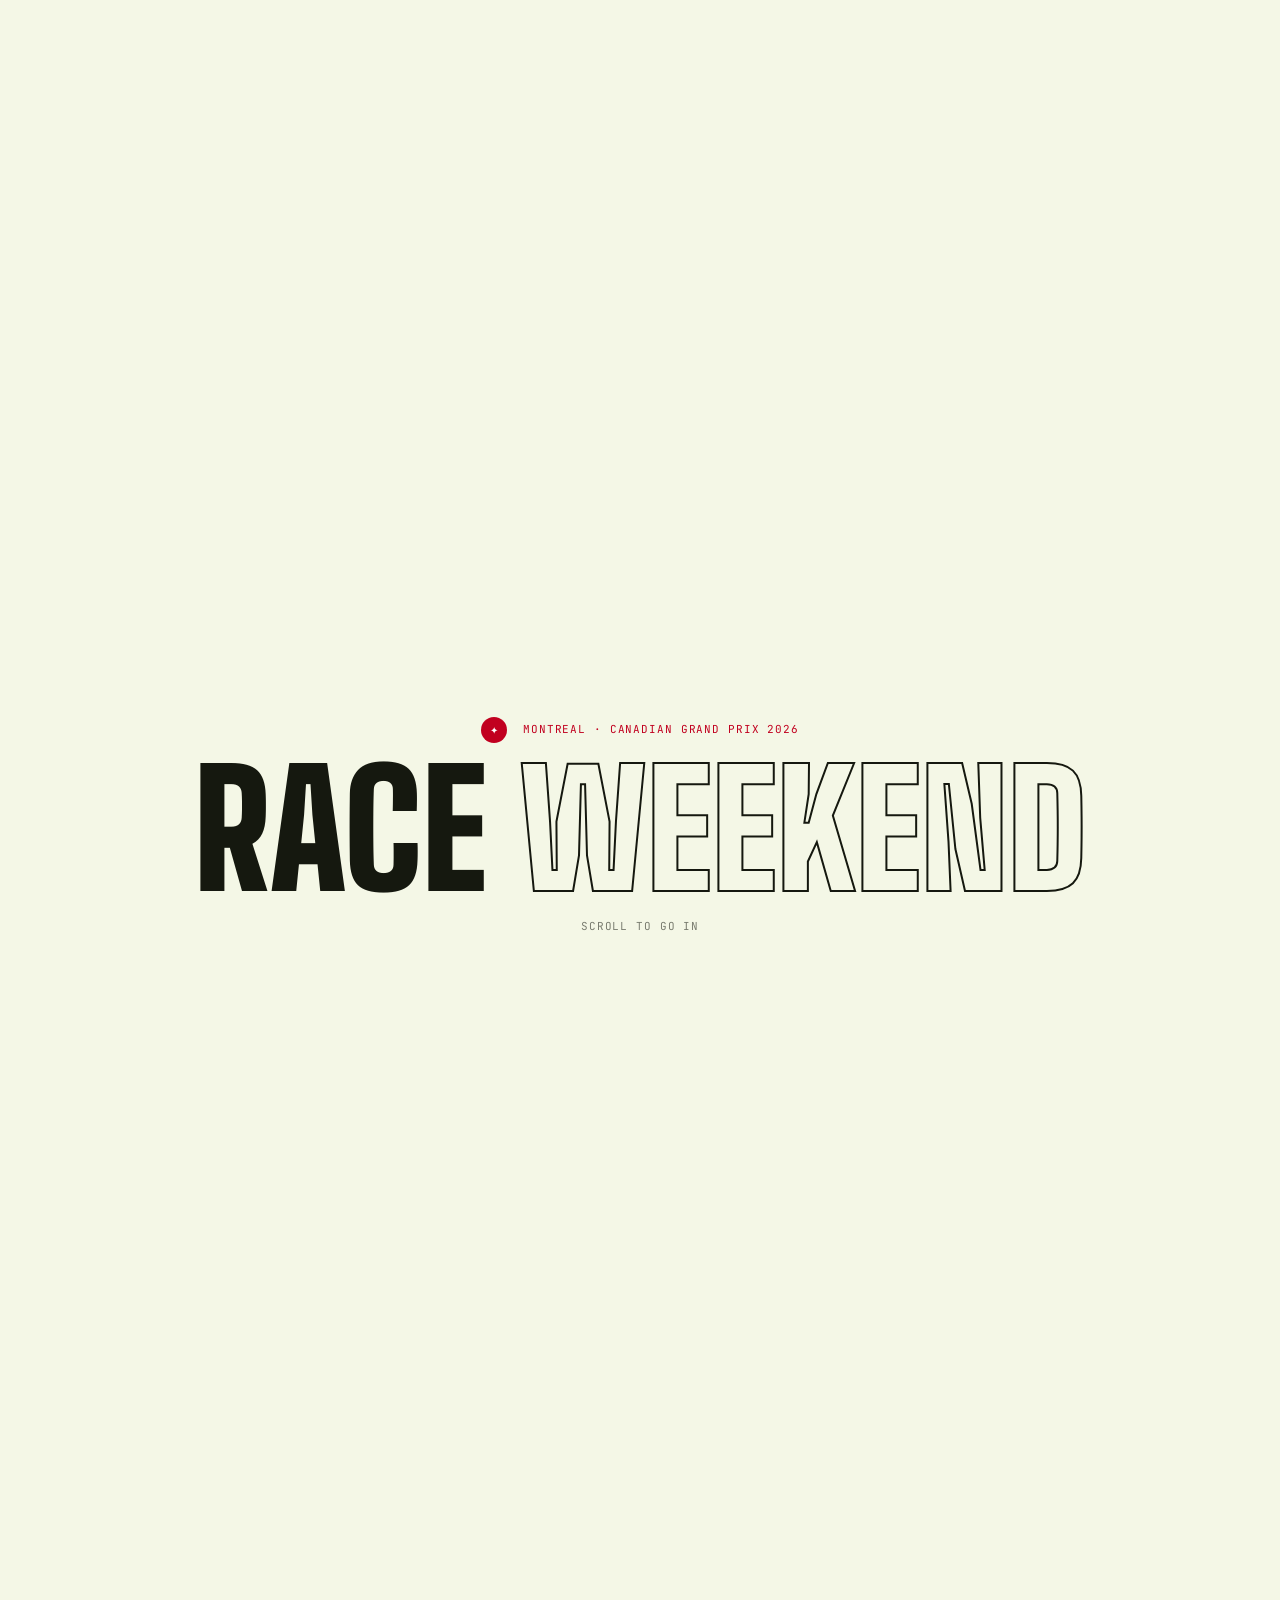
==== commit 845c4cad: "Why I Race in my own words - Why I Race page: rewrote the parts that followed the Episode 01 script " ====
--- a/index.html
+++ b/index.html
@@ -239,7 +239,7 @@
           <div class="ride__item ride__intro" data-lane="0.4" data-speed="0.92">
             <p class="mono karting__kicker"><span>✦</span> Off track · Canadian Grand Prix 2026</p>
             <h2 class="ride__title" aria-label="Why I race"><span data-split>WHY I</span> <span class="outline" data-split>RACE</span></h2>
-            <p class="ride__quote">“I walked away from <b>225 days</b> of building a growing YouTube channel, because I couldn't commit to <b>two paths</b> at once.”</p>
+            <p class="ride__quote">“I walked away from <b>225 days</b> of building a YouTube channel, because I couldn't give <b>two paths</b> my best.”</p>
           </div>
           <div class="ride__item collage collage--c" data-lane="0.55" data-speed="0.98">
             <div class="collage__grid">
@@ -252,12 +252,12 @@
               <p class="mono ride__kick">All in</p>
               <p>So I went all in on racing. Then Montreal made it real: walking the Formula 2 paddock, with caps signed by Rafael Câmara, Dino Beganovic and Alba Larsen.</p>
               <p class="mono ride__kick">Montreal, 2026</p>
-              <p class="collage__quote">“Everything I'd only ever seen through a monitor was right there.”</p>
-              <p>The garages, the cars, the drivers walking past with a pen in their hand and a session to get back to.</p>
+              <p class="collage__quote">“Up close, it stopped being something on a screen.”</p>
+              <p>The garages, the cars, the drivers walking by between sessions. That weekend I knew where I wanted to be.</p>
             </div>
           </div>
           <div class="ride__item ride__outro" data-lane="0.5" data-outro>
-            <p class="ride__words ride__words--sm">It turned racing from something I admired into something I had to <span>chase</span>.</p>
+            <p class="ride__words ride__words--sm">Racing stopped being something I watched. Now it's something I <span>chase</span>.</p>
             <a class="kteaser__cta" href="paddock.html">Read the full story <span aria-hidden="true">→</span></a>
           </div>
         </div>
@@ -618,7 +618,7 @@
       </div>
       <div class="finish__legal mono">
         <span>© <span id="year">2026</span> Kiryl Valadzko · KV23</span>
-        <span class="finish__build">build 3a99b2e0</span>
+        <span class="finish__build">build 2f02d3be</span>
       </div>
     </footer>
   </main>
@@ -627,7 +627,7 @@
   <script src="https://cdnjs.cloudflare.com/ajax/libs/gsap/3.12.5/gsap.min.js"></script>
   <script src="https://cdnjs.cloudflare.com/ajax/libs/gsap/3.12.5/ScrollTrigger.min.js"></script>
   <script src="https://unpkg.com/lenis@1.1.13/dist/lenis.min.js"></script>
-  <script src="js/i18n.js?v=dedb5fa3"></script>
+  <script src="js/i18n.js?v=f4524e0a"></script>
   <script src="js/main.js?v=0d726b9a"></script>
 </body>
 </html>
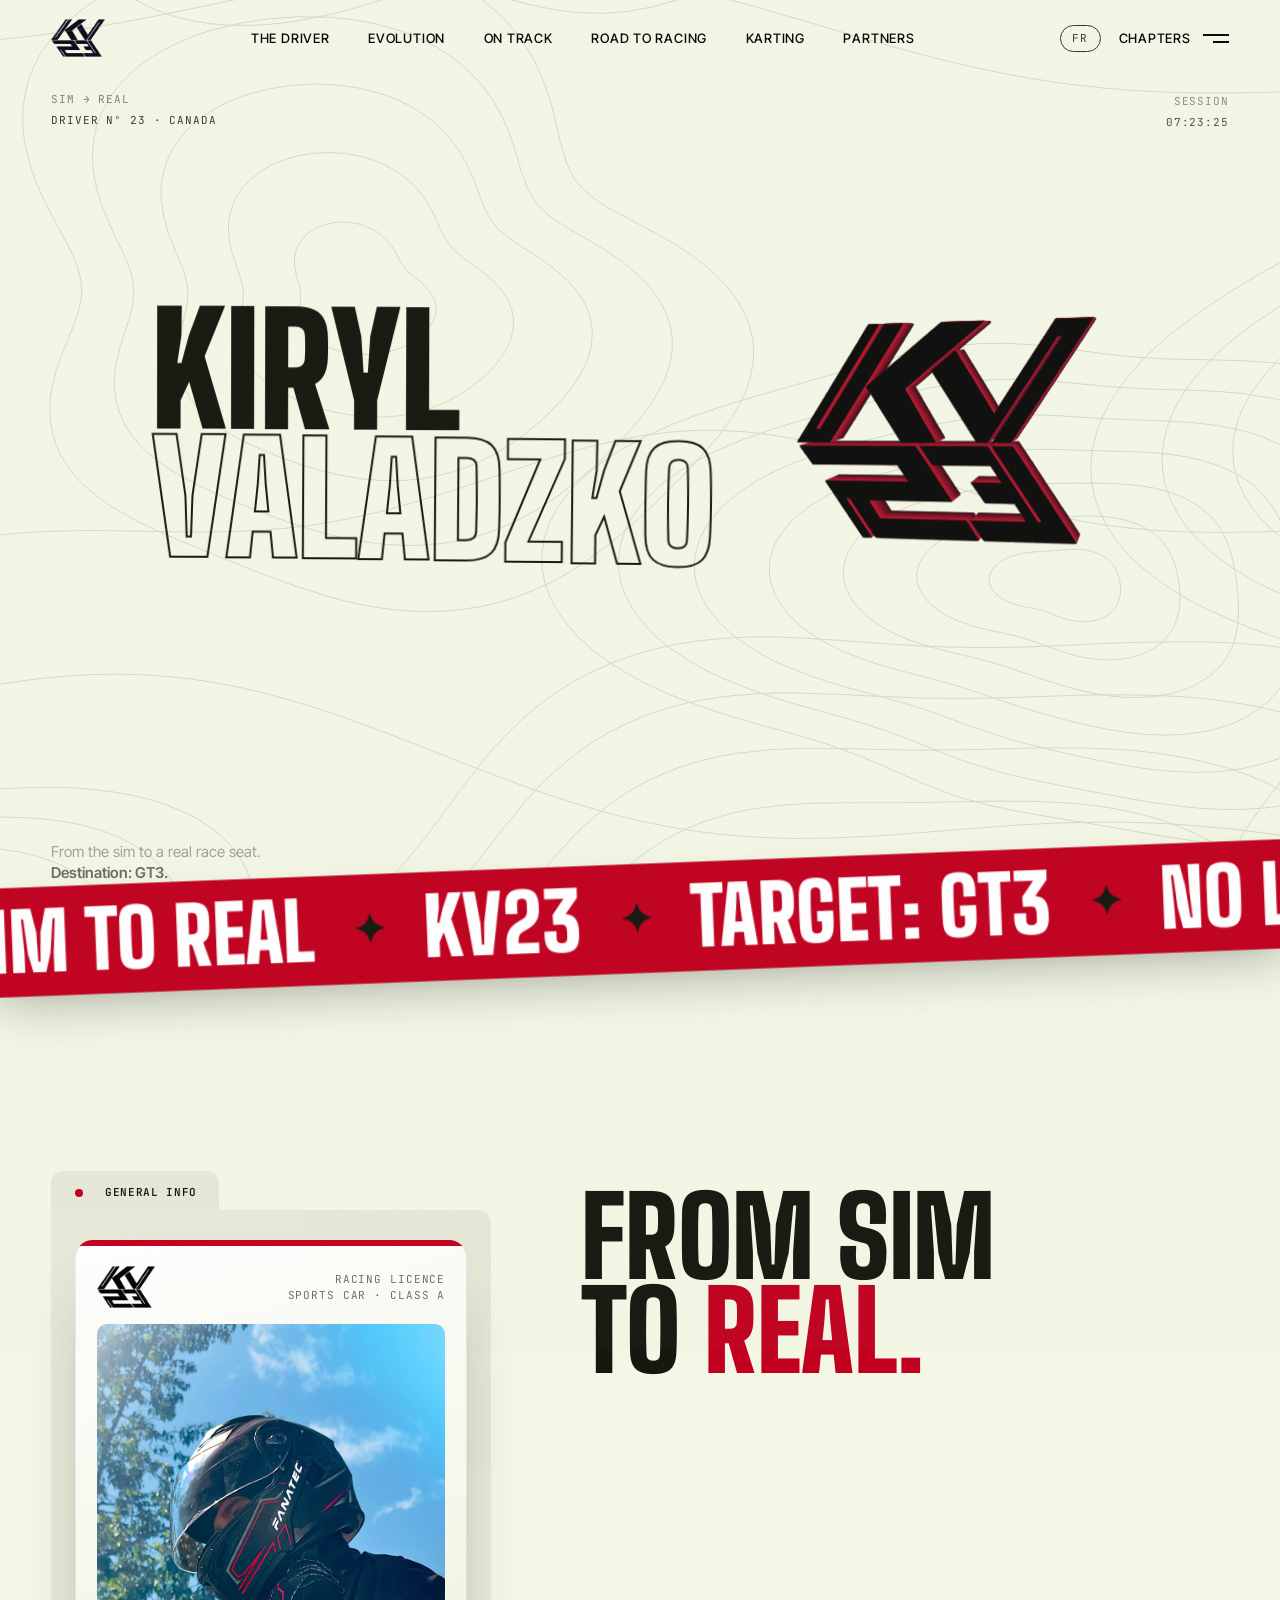
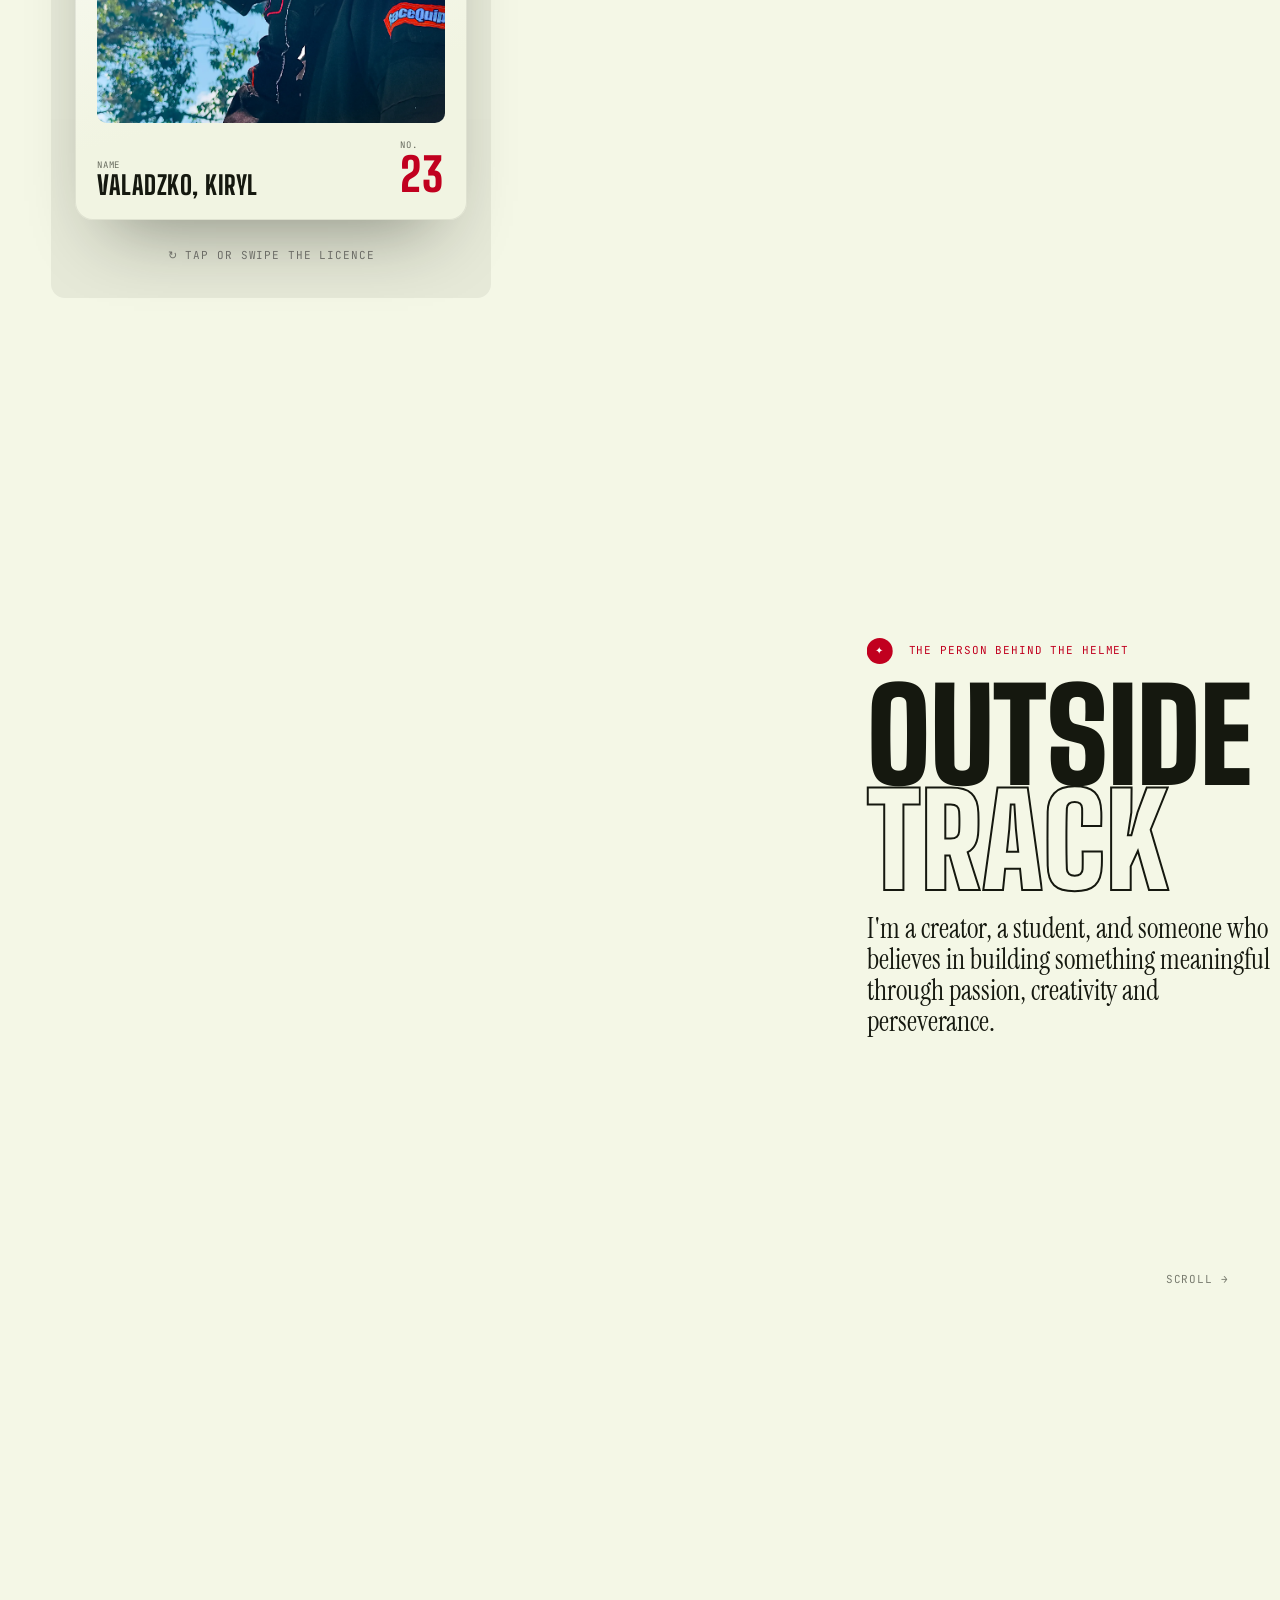
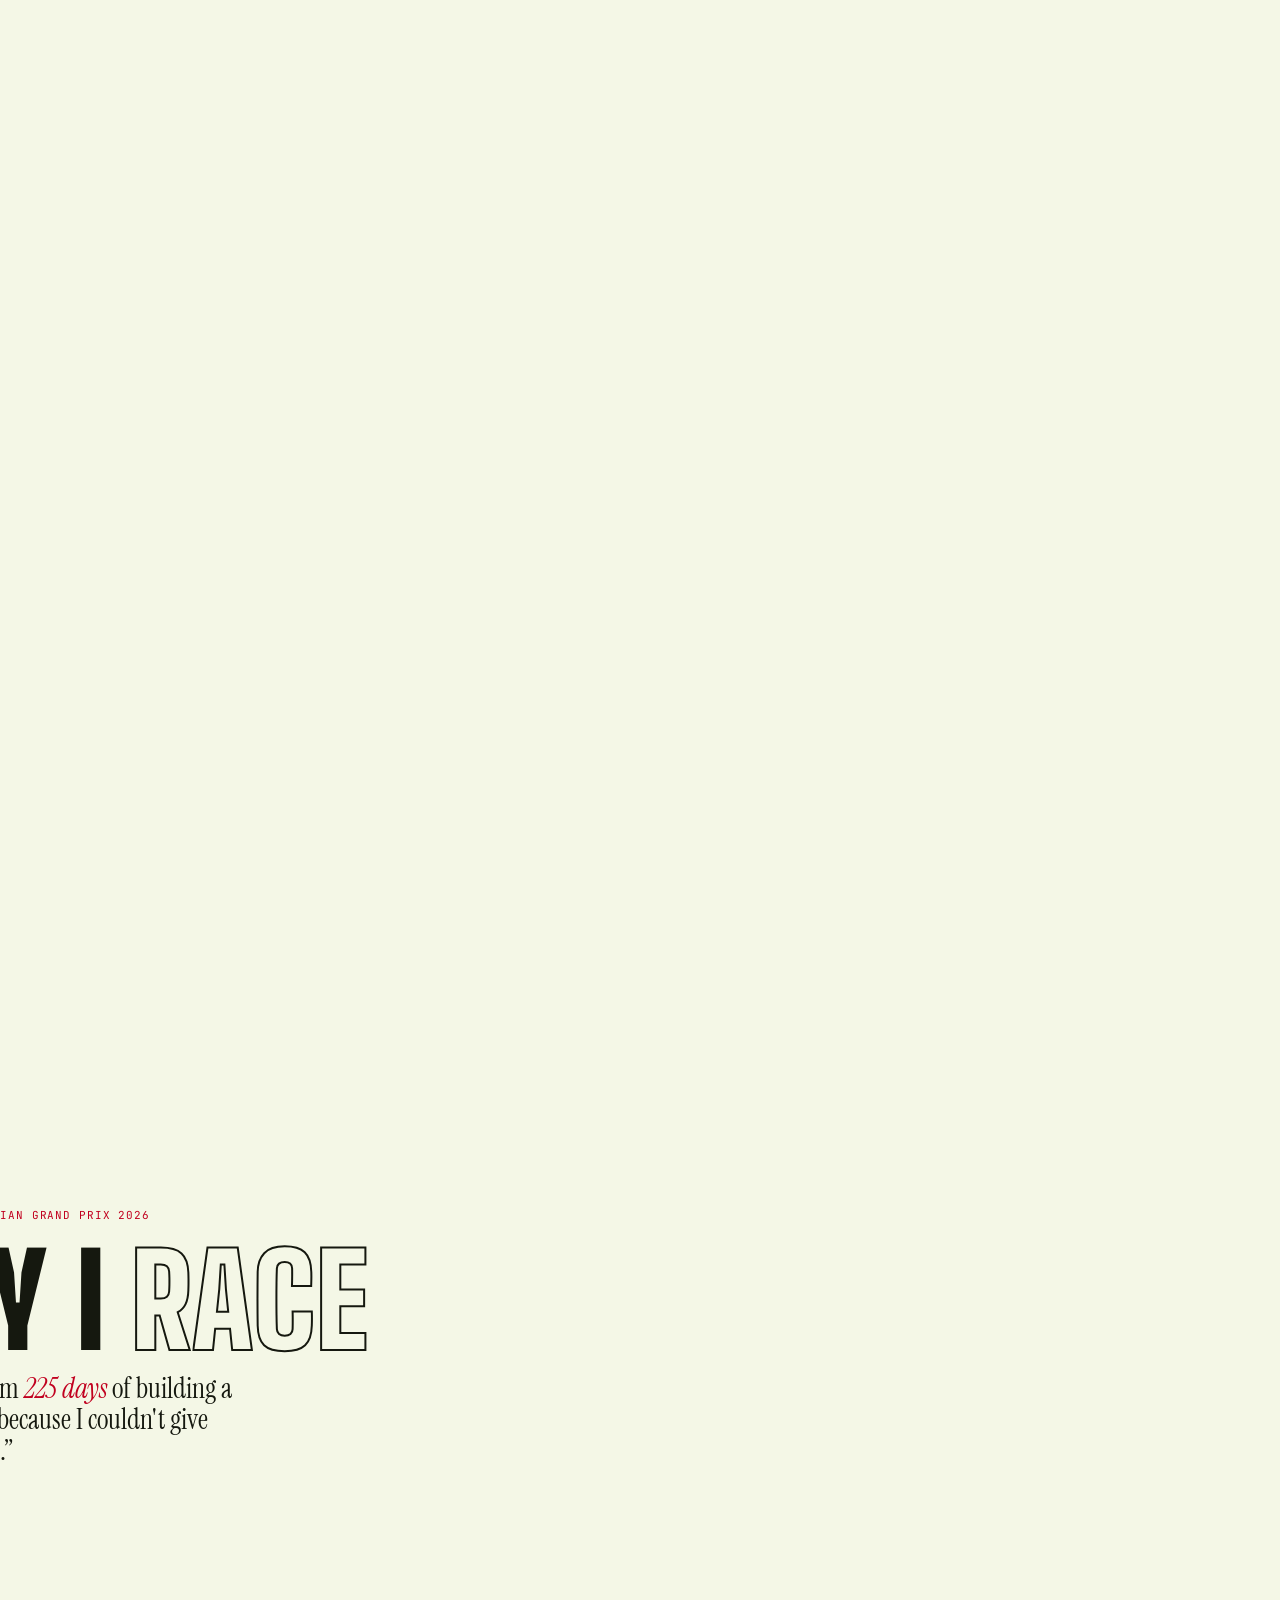
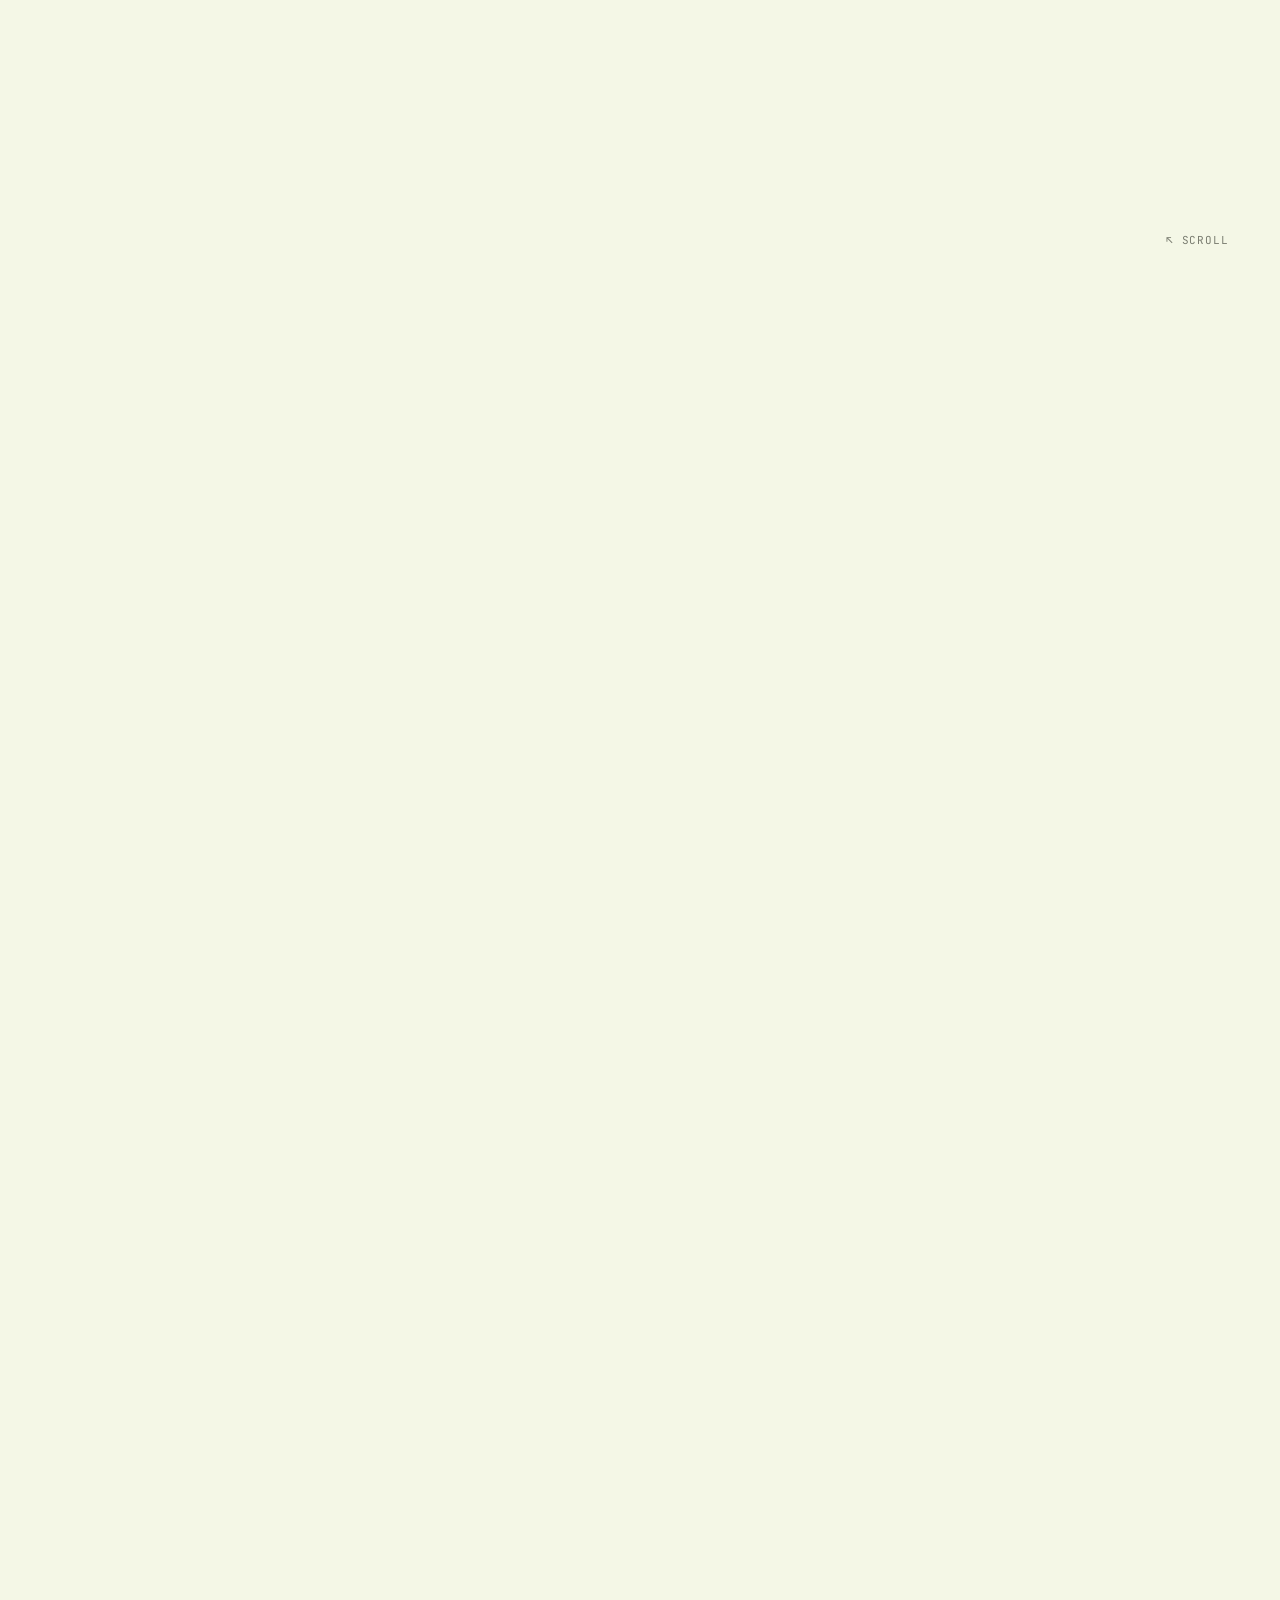
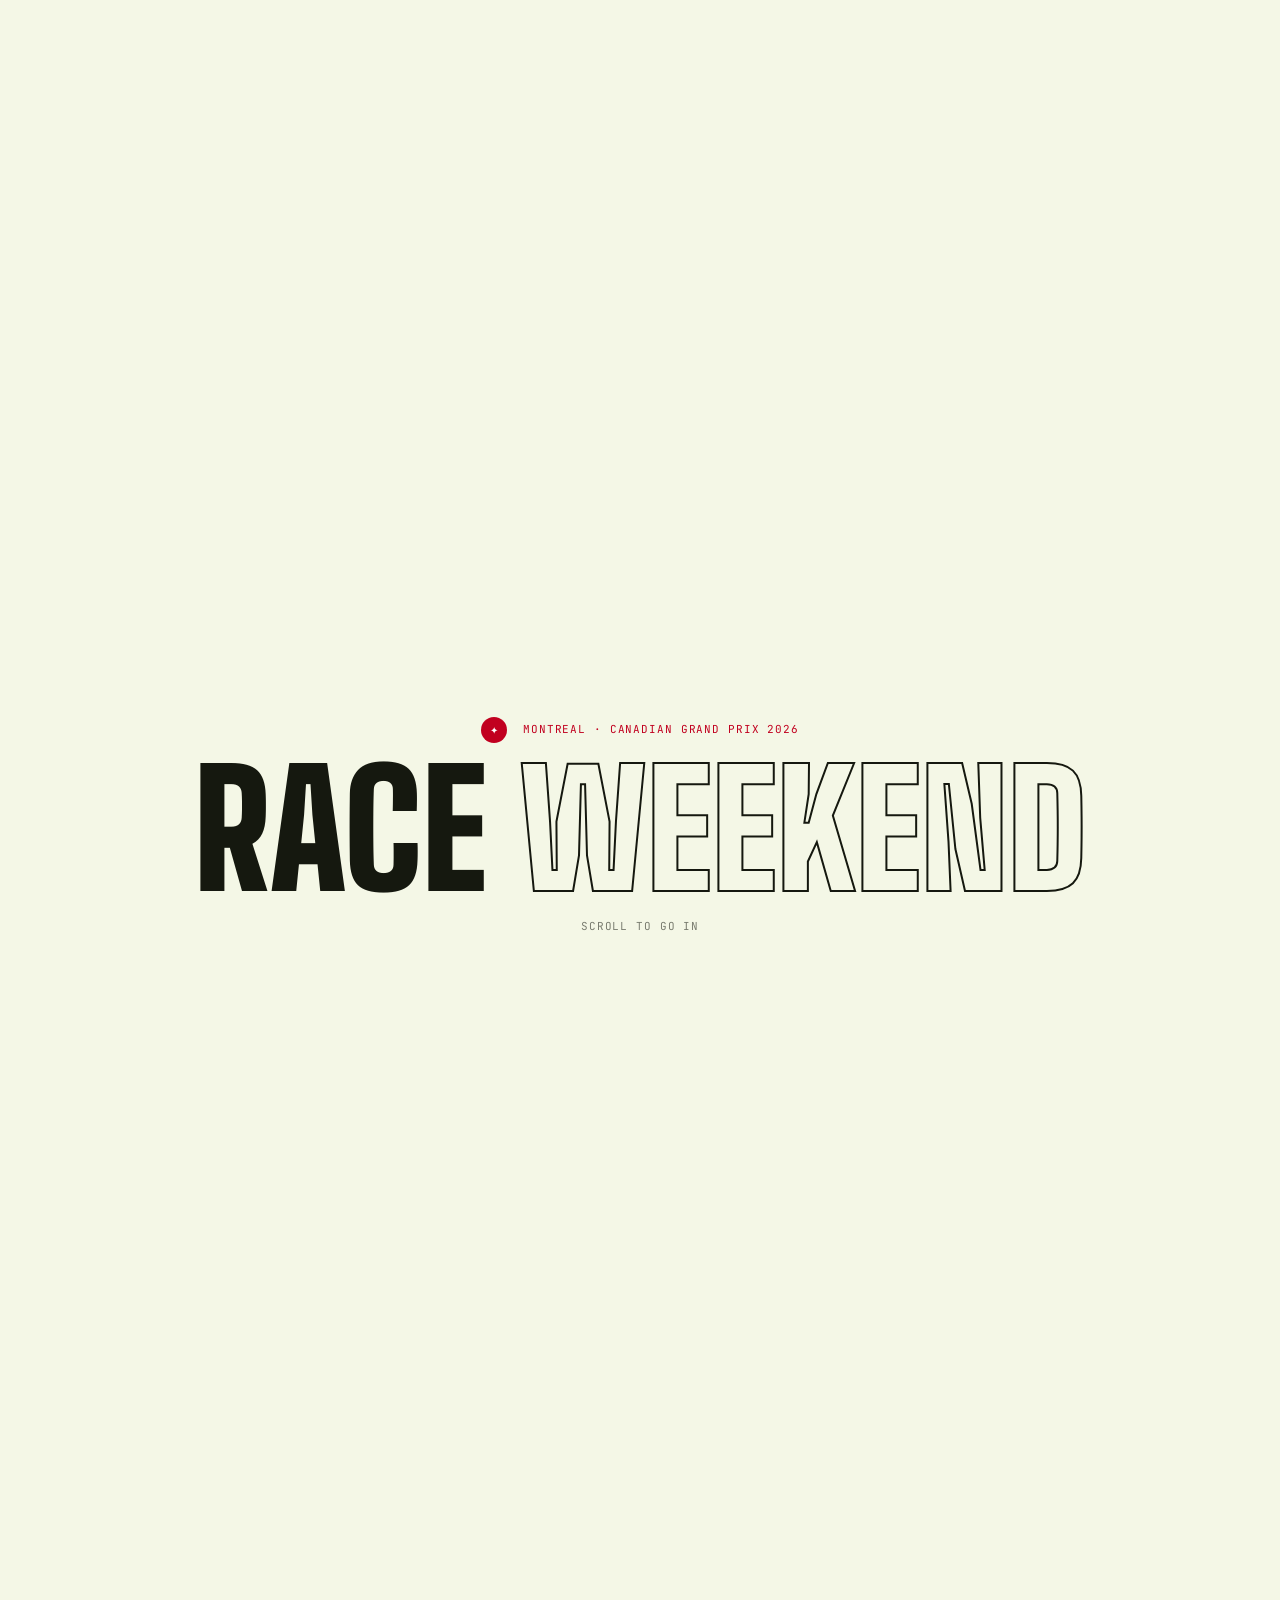
==== commit 97da87d6: "First team race: 4H Nürburgring, promoted to Class A - Sim page: new section on the 4 hours of the N" ====
--- a/index.html
+++ b/index.html
@@ -25,7 +25,7 @@
   <link rel="preconnect" href="https://fonts.googleapis.com" />
   <link rel="preconnect" href="https://fonts.gstatic.com" crossorigin />
   <link href="https://fonts.googleapis.com/css2?family=Big+Shoulders+Display:wght@400;600;800;900&family=Instrument+Serif:ital@0;1&family=Mrs+Saint+Delafield&family=Inter+Tight:wght@300;400;500;600&family=JetBrains+Mono:wght@400;600&display=swap" rel="stylesheet" />
-  <link rel="stylesheet" href="css/style.css?v=6fdb8292" />
+  <link rel="stylesheet" href="css/style.css?v=e1a0266e" />
 </head>
 <body class="is-loading">
 
@@ -145,7 +145,7 @@
               <div class="licence__holo"></div>
               <div class="licence__top">
                 <img src="assets/img/kv23-logo.png" alt="" class="licence__mark" />
-                <span class="mono">RACING LICENCE<br />SPORTS CAR · CLASS B</span>
+                <span class="mono">RACING LICENCE<br />SPORTS CAR · CLASS A</span>
               </div>
               <div class="licence__photo"><img src="assets/img/pfp.webp" alt="Kiryl Valadzko in a Fanatec-livery helmet and RaceQuip race suit" /></div>
               <div class="licence__info">
@@ -158,7 +158,7 @@
               <p class="mono licence__back-head">KV23 // DRIVER FILE</p>
               <dl class="licence__dl">
                 <div><dt>Discipline</dt><dd>Sports car · iRacing</dd></div>
-                <div><dt>Licence</dt><dd>Class B</dd></div>
+                <div><dt>Licence</dt><dd>Class A</dd></div>
                 <div><dt>Current series</dt><dd>GT3 Regional Tour</dd></div>
                 <div><dt>Target</dt><dd>GT3, for real</dd></div>
               </dl>
@@ -175,7 +175,7 @@
           <div class="folder" data-reveal>
             <p class="folder__tab mono"><i></i>Stats</p>
             <div class="stats">
-              <div class="stat"><small>iRating · Sports Car</small><b data-count="2037">0</b></div>
+              <div class="stat"><small>iRating · Sports Car</small><b data-count="2014">0</b></div>
               <div class="stat"><small>iRacing wins</small><b data-count="19">0</b></div>
               <div class="stat"><small>Pole positions</small><b data-count="19">0</b></div>
               <div class="stat"><small>Race starts</small><b data-count="173">0</b></div>
@@ -424,7 +424,7 @@
           <div class="ride__item ride__intro" data-lane="0.42" data-speed="0.92">
             <p class="mono karting__kicker"><span>03</span> On Track</p>
             <h2 class="ride__title" aria-label="On Track"><span data-split>ON</span> <span class="outline" data-split>TRACK</span></h2>
-            <p class="ride__lead">iRacing · Sports Car · Class B. From the Porsche Cup to the GT3 Regional Tour, and a first GT3 win at Imola.</p>
+            <p class="ride__lead">iRacing · Sports Car · Class A. From the Porsche Cup to the GT3 Regional Tour, a first GT3 win at Imola and a first team race at the Nürburgring.</p>
           </div>
           <div class="ride__item collage collage--d" data-lane="0.5" data-speed="0.98">
             <div class="collage__grid">
@@ -440,16 +440,23 @@
             </div>
             <div class="collage__text">
               <p class="mono ride__kick">iRating · Sports Car</p>
-              <p class="ride__num">905 <i>→</i> 2037</p>
-              <p>From a low of 905 in December 2025 to 2037 and a Class B licence: 173 starts, 19 wins, 19 poles.</p>
+              <p class="ride__num">905 <i>→</i> 2014</p>
+              <p>From a low of 905 in December 2025 to 2014, and a Class A licence earned in my first team race.</p>
               <ul class="kteaser__stats collage__stats">
                 <li><b data-count="4605">0</b><small class="mono">Laps driven</small></li>
                 <li><b data-count="2725">0</b><small class="mono">Sessions</small></li>
               </ul>
             </div>
           </div>
+          <figure class="ride__item ride__ph ride__ph--poster" data-lane="0.55" data-speed="1.03" style="--r:2deg"><img src="assets/sim/nec4h-result.webp" width="1080" height="1920" loading="lazy" alt="Result graphic: 4H Nürburgring, 27th overall out of 60, 23rd in NEC GT3, over an orange OSI Racing Team Porsche at sunset" /><figcaption><span class="mono">4H Nürburgring</span><small>27th overall out of 60, 23rd in class.</small></figcaption></figure>
+          <div class="ride__item ride__text ride__text--big" data-lane="0.35" data-speed="0.95">
+            <p class="mono ride__kick">First team race · Nov 8, 2026</p>
+            <p class="ride__num">P8 <i>→</i> P27</p>
+            <p>Four hours of the Nürburgring with OSI Racing Team, 60 cars. Up to P8 on wets, down to P37 after a rough middle of the race, home in P27, and promoted to Class A.</p>
+            <a class="mono pstory__link" href="sim.html#team">The full race story ↗</a>
+          </div>
           <div class="ride__item ride__outro" data-lane="0.4" data-outro>
-            <p class="ride__words ride__words--sm">Every stat, the iRating climb and every GT3 race.</p>
+            <p class="ride__words ride__words--sm">Every stat, both promotions, every GT3 race and the 4H Nürburgring.</p>
             <a class="kteaser__cta" href="sim.html">Open the sim racing file <span aria-hidden="true">→</span></a>
           </div>
         </div>
@@ -466,7 +473,7 @@
       </div>
 
       <ol class="roadmap" id="roadmap">
-        <li class="is-done"><span class="mono">01</span><b>Sim racing</b><small>iRacing · Class B · GT3 Regional Tour</small></li>
+        <li class="is-done"><span class="mono">01</span><b>Sim racing</b><small>iRacing · Class A · GT3 and endurance</small></li>
         <li class="is-now"><span class="mono">02</span><b>Real seat time</b><small>Rental karting · RaceFacer Expert</small></li>
         <li><span class="mono">03</span><b>Real racing</b><small>Next on the road</small></li>
         <li class="is-goal"><span class="mono">04</span><b>GT3</b><small>The destination</small></li>
@@ -618,7 +625,7 @@
       </div>
       <div class="finish__legal mono">
         <span>© <span id="year">2026</span> Kiryl Valadzko · KV23</span>
-        <span class="finish__build">build 2f02d3be</span>
+        <span class="finish__build">build 482b24ef</span>
       </div>
     </footer>
   </main>
@@ -627,7 +634,7 @@
   <script src="https://cdnjs.cloudflare.com/ajax/libs/gsap/3.12.5/gsap.min.js"></script>
   <script src="https://cdnjs.cloudflare.com/ajax/libs/gsap/3.12.5/ScrollTrigger.min.js"></script>
   <script src="https://unpkg.com/lenis@1.1.13/dist/lenis.min.js"></script>
-  <script src="js/i18n.js?v=f4524e0a"></script>
-  <script src="js/main.js?v=0d726b9a"></script>
+  <script src="js/i18n.js?v=78ca4063"></script>
+  <script src="js/main.js?v=2686c09c"></script>
 </body>
 </html>
--- a/css/style.css
+++ b/css/style.css
@@ -633,6 +633,7 @@
 .up { color: var(--green); font-style: normal; }
 .down { color: #ff4d5e; font-style: normal; }
 .lic-b { color: #3ecf5c; }
+.lic-a { color: #4d8dff; }
 .irchart__plot { position: relative; height: clamp(260px, 34vw, 430px); touch-action: pan-y; }
 .irchart__plot svg { width: 100%; height: 100%; display: block; overflow: visible; }
 .ir-grid line { stroke: rgba(255,255,255,.07); }
@@ -658,7 +659,7 @@
 
 .lics { margin-top: 90px; }
 .lics__title, .racelog__head p, .shorts__head p { color: var(--mute); margin: 0 0 18px; }
-.lics__track { list-style: none; margin: 0; padding: 0; display: grid; grid-template-columns: repeat(4, 1fr); gap: 22px; perspective: 1200px; }
+.lics__track { list-style: none; margin: 0; padding: 0; display: grid; grid-template-columns: repeat(5, 1fr); gap: 22px; perspective: 1200px; }
 .lic {
   --c: #f5c400; --bg1: #2c2200; --bg2: #120e02;
   position: relative; padding: 34px 20px 22px; border-radius: 16px; display: grid; gap: 8px; align-content: start;
@@ -669,6 +670,7 @@
 }
 .lic:hover { transform: translateY(-8px) rotateX(6deg) rotateY(-6deg); box-shadow: inset 0 0 0 6px rgba(255,255,255,.05), 0 40px 70px -30px var(--c); }
 .lic--b { --c: #3ecf5c; --bg1: #07301a; --bg2: #031109; }
+.lic--a { --c: #4d8dff; --bg1: #071a3d; --bg2: #020815; }
 .lic__slot { position: absolute; top: 12px; left: 50%; width: 46px; height: 8px; margin-left: -23px; border-radius: 99px; background: rgba(0,0,0,.6); box-shadow: inset 0 1px 2px rgba(0,0,0,.8); }
 .lic__when { color: color-mix(in srgb, var(--c) 80%, #fff); font-size: 10px; }
 .lic__class { font-family: var(--f-display); font-weight: 900; font-size: clamp(34px, 3.4vw, 52px); line-height: .9; text-transform: uppercase; color: var(--c); }
@@ -677,7 +679,7 @@
 .lic dd { margin: 0; font-family: var(--f-display); font-size: 26px; font-weight: 800; line-height: 1; }
 .lic dd i { font-size: .55em; font-family: var(--f-mono); font-weight: 600; }
 .lic__note { font-size: 12px; color: rgba(255,255,255,.7); }
-.lic--promo { box-shadow: inset 0 0 0 6px rgba(255,255,255,.05), 0 0 0 1px var(--c), 0 30px 80px -20px rgba(62, 207, 92, .55); }
+.lic--promo { box-shadow: inset 0 0 0 6px rgba(255,255,255,.05), 0 0 0 1px var(--c), 0 30px 80px -20px color-mix(in srgb, var(--c) 60%, transparent); }
 .lic--promo::after {
   content: "PROMOTED"; position: absolute; top: -10px; right: 14px;
   font-family: var(--f-mono); font-size: 10px; font-weight: 600; letter-spacing: .1em;
@@ -1156,7 +1158,7 @@
 .lic--promo.is-stamped::after { animation: stamp .55s cubic-bezier(.2, 1.6, .4, 1) both; }
 .lic--promo.is-stamped { animation: promoGlow 1.6s var(--ease-out); }
 @keyframes stamp { 0% { opacity: 0; transform: scale(2.6) rotate(-14deg); } 100% { opacity: 1; transform: none; } }
-@keyframes promoGlow { 0% { box-shadow: inset 0 0 0 6px rgba(255,255,255,.05), 0 0 0 1px var(--c), 0 0 120px 10px rgba(62,207,92,.75); } }
+@keyframes promoGlow { 0% { box-shadow: inset 0 0 0 6px rgba(255,255,255,.05), 0 0 0 1px var(--c), 0 0 120px 10px color-mix(in srgb, var(--c) 75%, transparent); } }
 
 .finish { position: relative; }
 .finish__flag { animation: flag 2.4s linear infinite; }
@@ -1243,6 +1245,7 @@
 .pstory--text { align-items: start; }
 .pstory--text .pstory__lead { max-width: none; }
 .offers.pchange { margin-top: 10px; grid-template-columns: repeat(3, 1fr); }
+.offers.pchange.offers--4 { grid-template-columns: repeat(4, 1fr); }
 .pwall { margin-top: 50px; }
 .pwall small { font-size: 13px; line-height: 1.4; color: rgba(21,24,15,.72); }
 .pwall__frame { position: relative; aspect-ratio: 3 / 4; border-radius: 3px; overflow: hidden; background: var(--ink); }
@@ -1375,6 +1378,8 @@
 .ride__media video { width: 100%; height: 100%; object-fit: cover; display: block; }
 .ride__ph--wide { --w: min(36vw, 62vh); }
 .ride__ph--wide img, .ride__ph--wide .ride__media { aspect-ratio: 16 / 9; }
+.ride__ph--poster { --w: min(17vw, 30vh); }
+.ride__ph--poster img { aspect-ratio: 9 / 16; }
 .ride__ph figcaption { display: grid; gap: 2px; padding: 2px 2px 0; }
 .ride__ph figcaption .mono { font-size: 10px; color: rgba(7,6,10,.6); }
 .ride__ph figcaption small { font-size: 12px; line-height: 1.35; color: rgba(7,6,10,.78); }
@@ -1426,6 +1431,7 @@
 .ride--stack .ride__intro, .ride--stack .collage, .ride--stack .ride__text, .ride--stack .ride__outro { width: 100%; }
 .ride--stack .ride__ph { --w: min(78vw, 340px); }
 .ride--stack .ride__ph:nth-child(even) { align-self: flex-end; }
+.ride--stack .ride__ph--poster { --w: min(60vw, 260px); }
 .ride--stack .ride__hint { display: none; }
 .evo.evo--stack { height: auto; min-height: 0; overflow: visible; }
 .evo--stack .evo__track { width: auto; height: auto; display: flex; flex-direction: column; gap: 72px; padding: 30px var(--gutter) 110px; will-change: auto; }
@@ -1487,7 +1493,7 @@
   .kteaser, .otteaser__body { grid-template-columns: 1fr; }
   .otcard { max-width: 520px; }
   .bpage__grid, .pstory, .pstory--flip { grid-template-columns: 1fr; }
-  .offers.pchange { grid-template-columns: 1fr; }
+  .offers.pchange, .offers.pchange.offers--4 { grid-template-columns: 1fr; }
   .pwall--3 { grid-template-columns: repeat(2, 1fr); }
   .dout__grid { grid-template-columns: 1fr; }
   .dout__media { width: 100%; max-width: 520px; justify-self: center; }
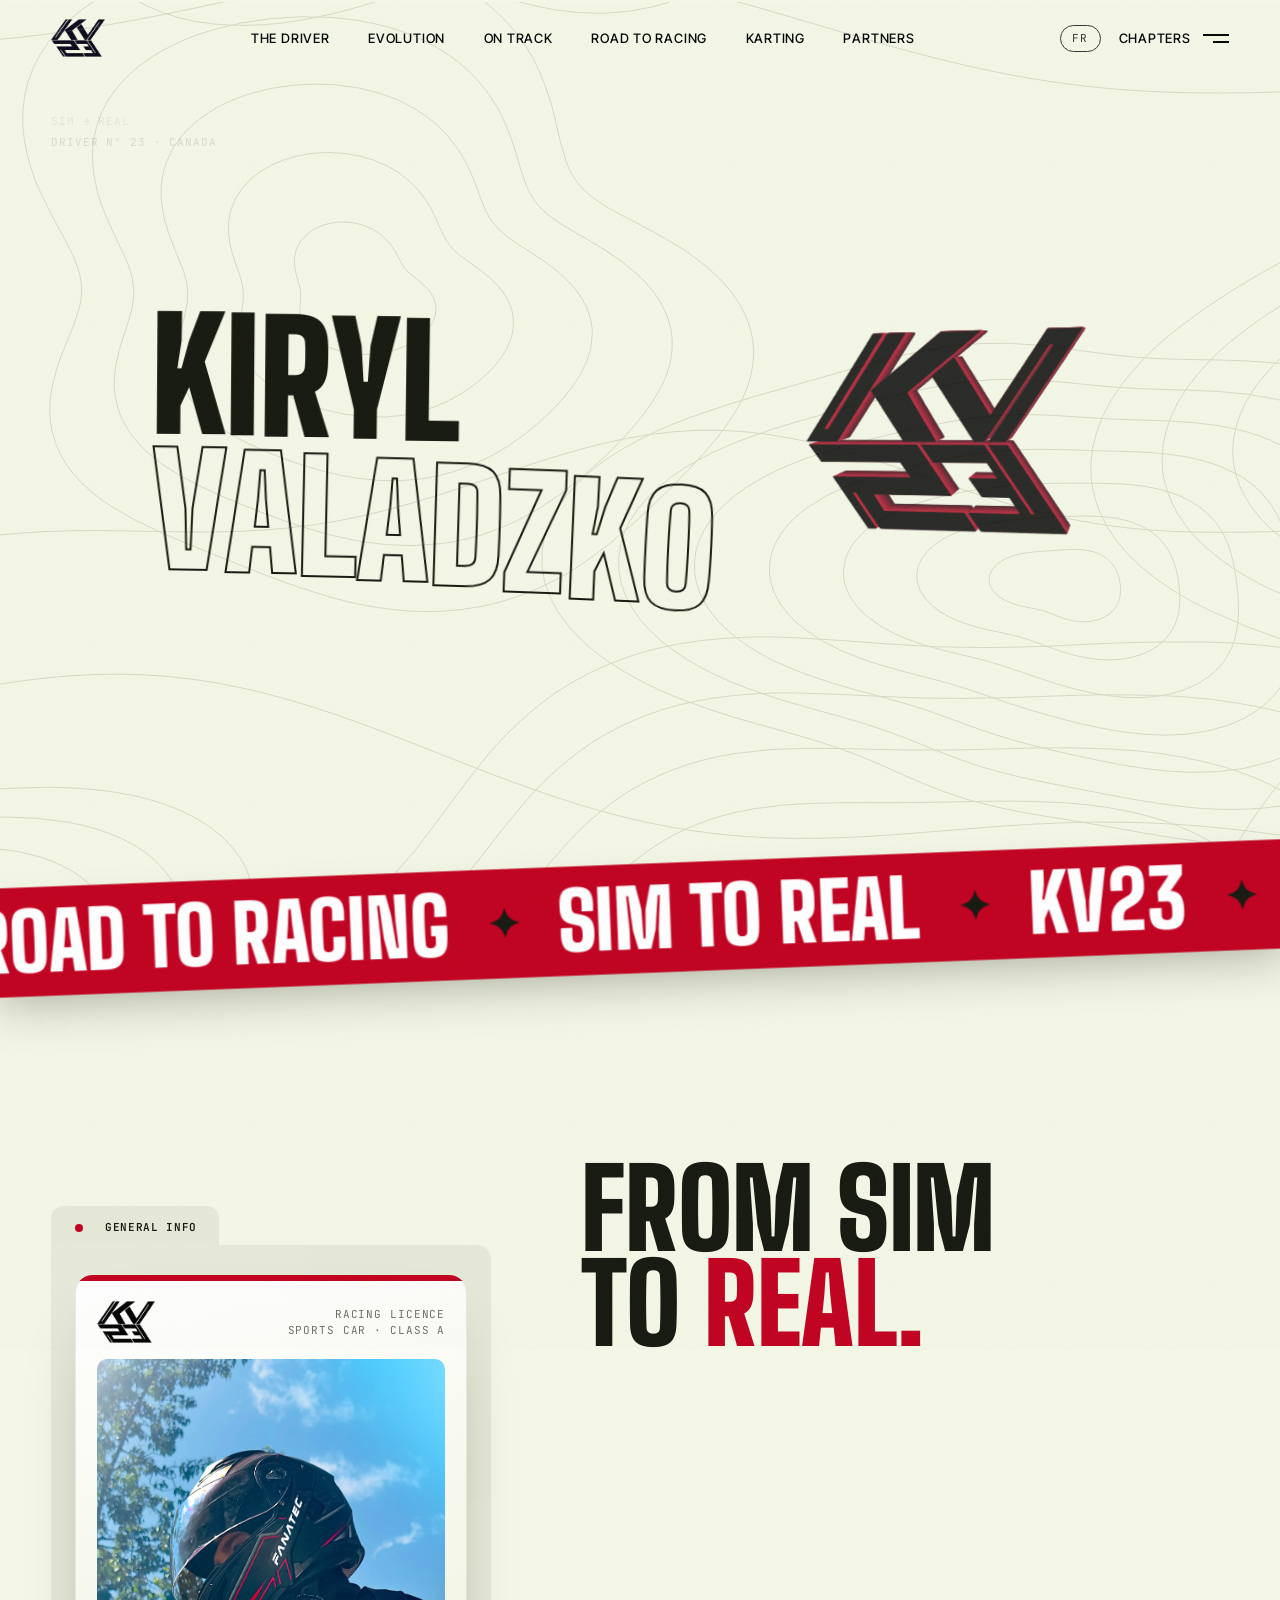
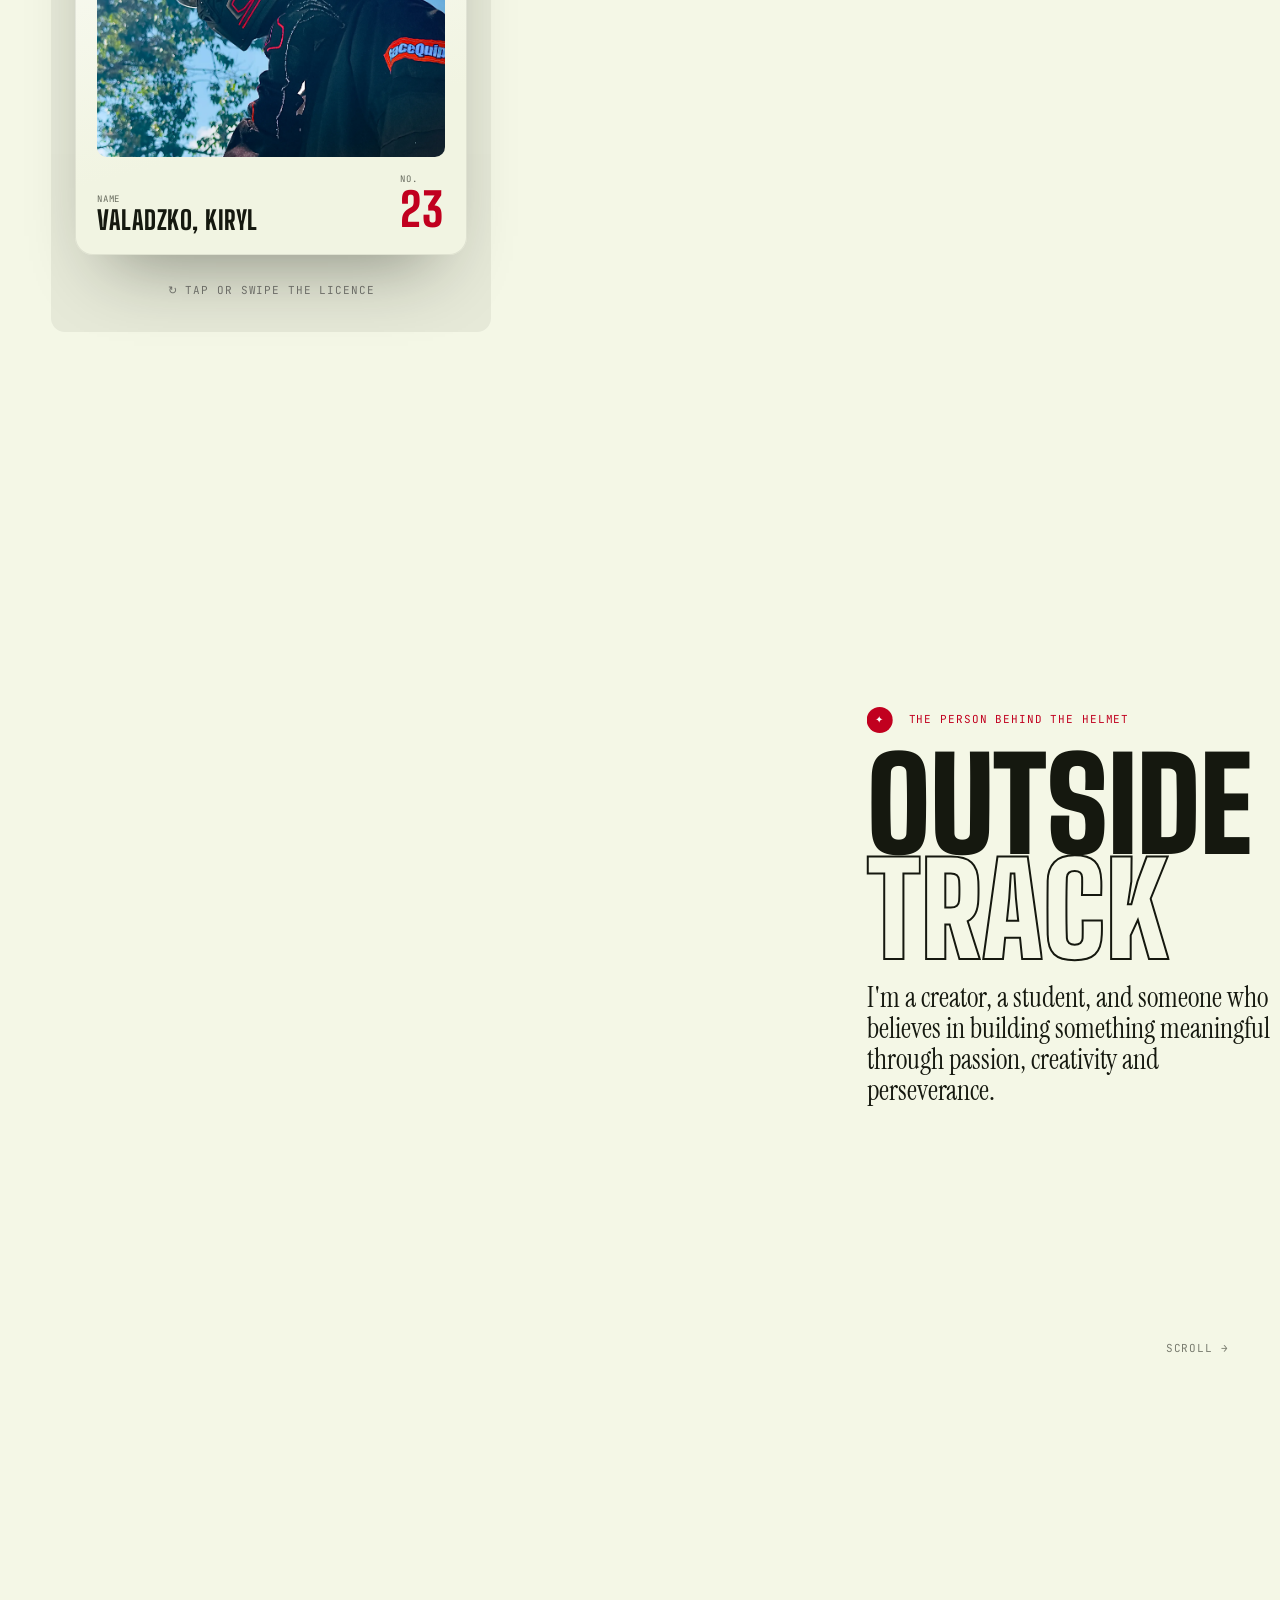
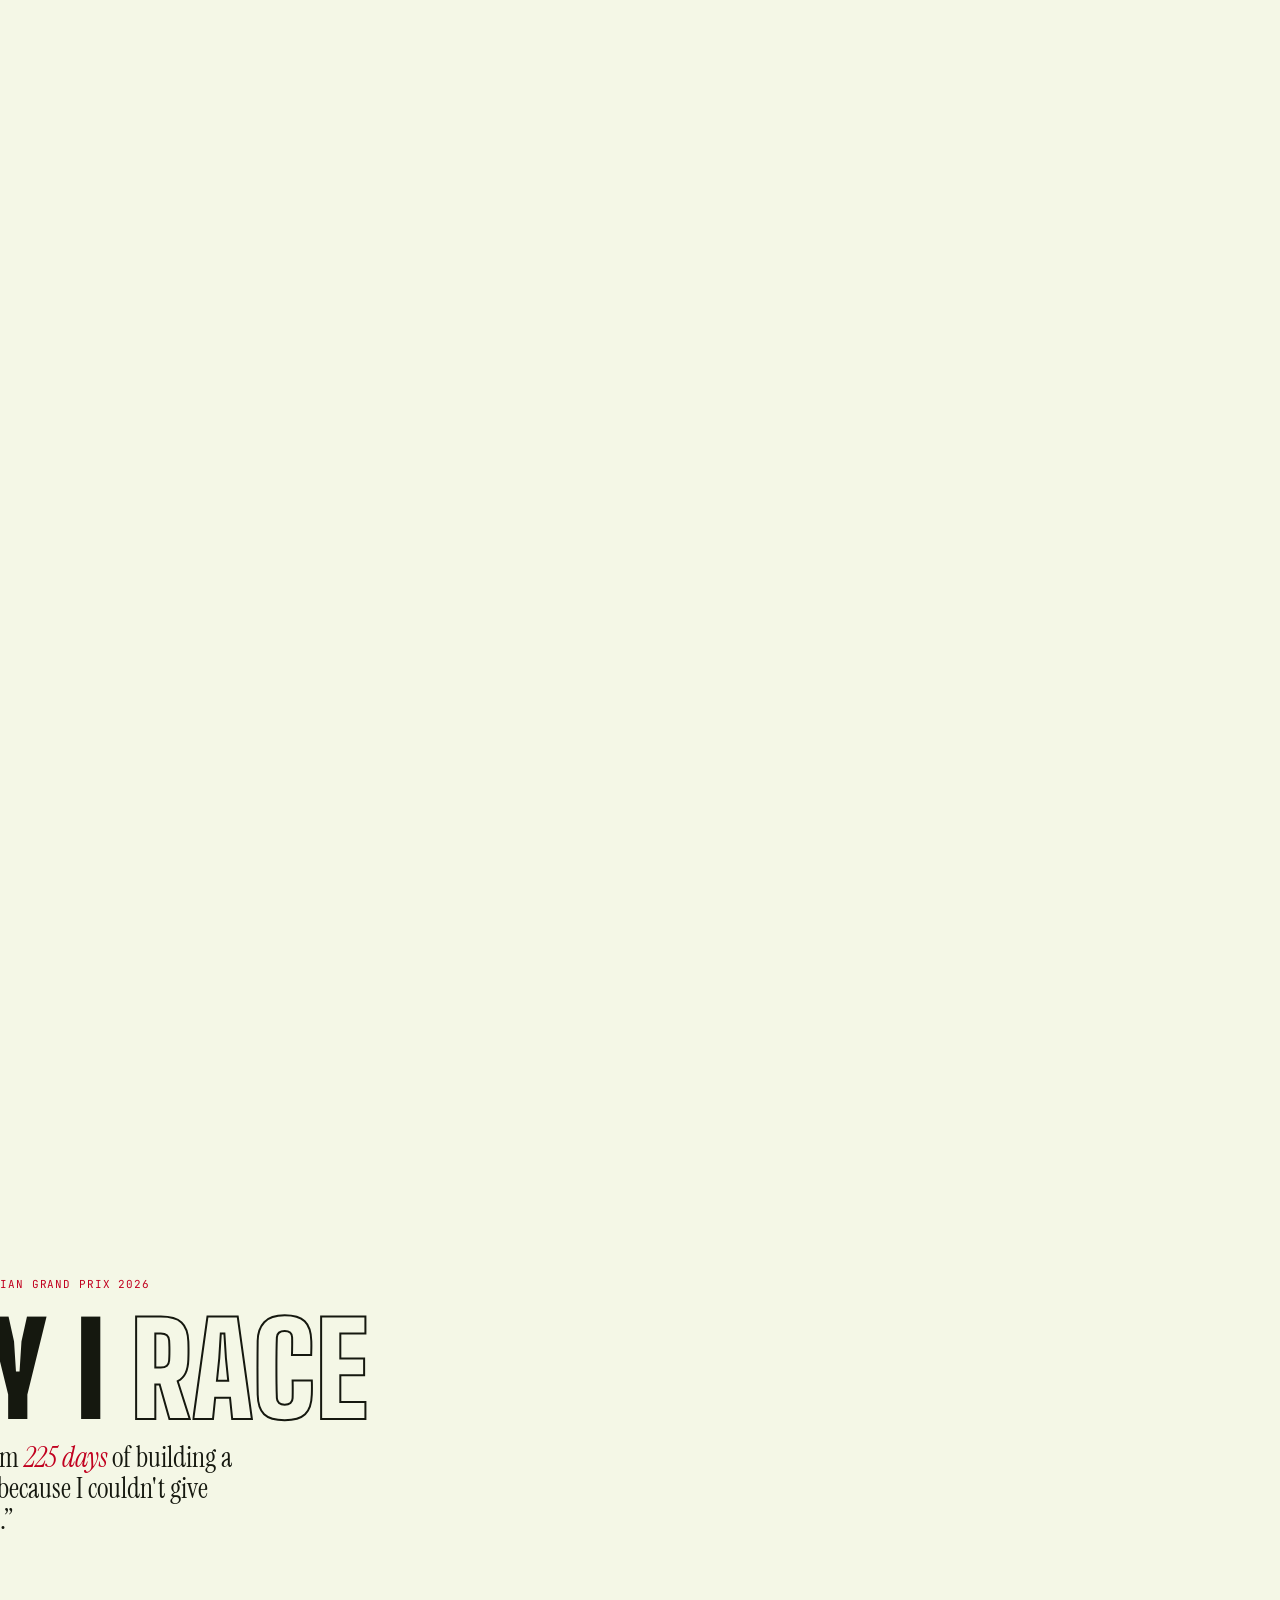
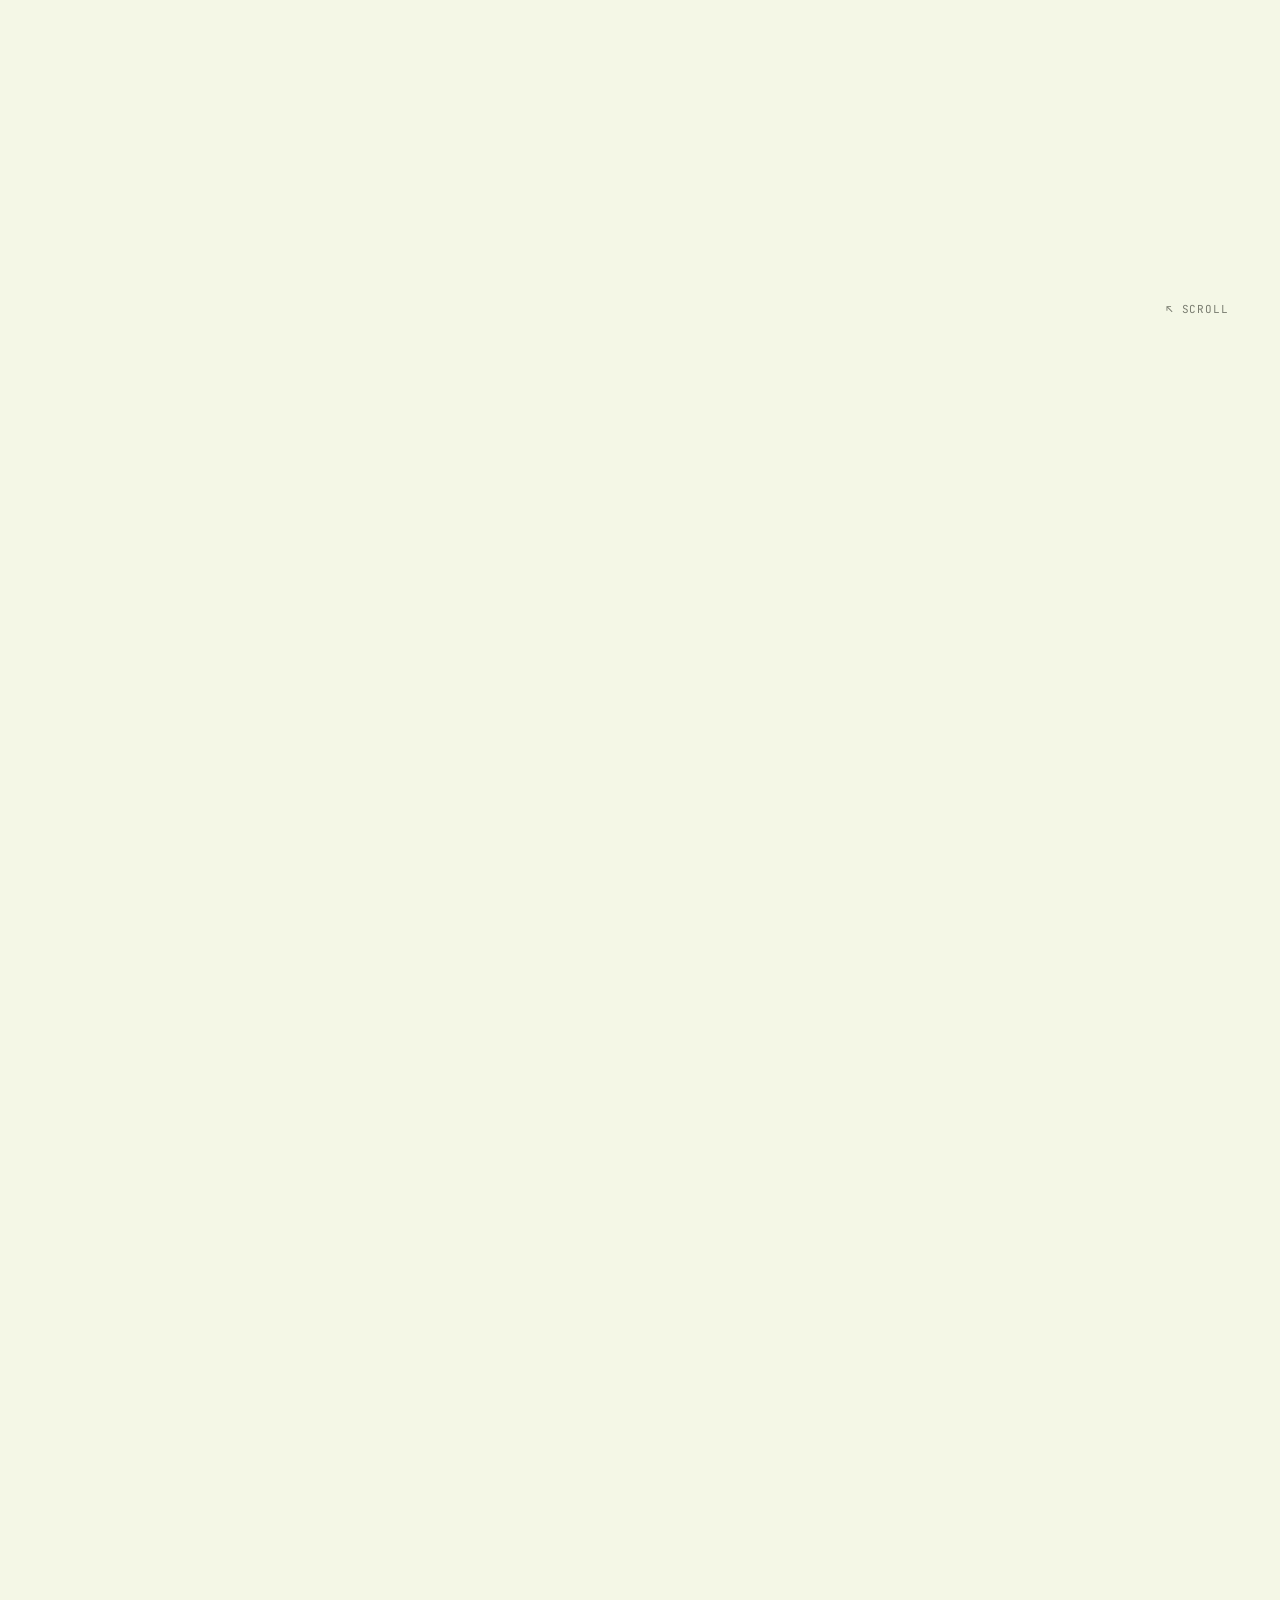
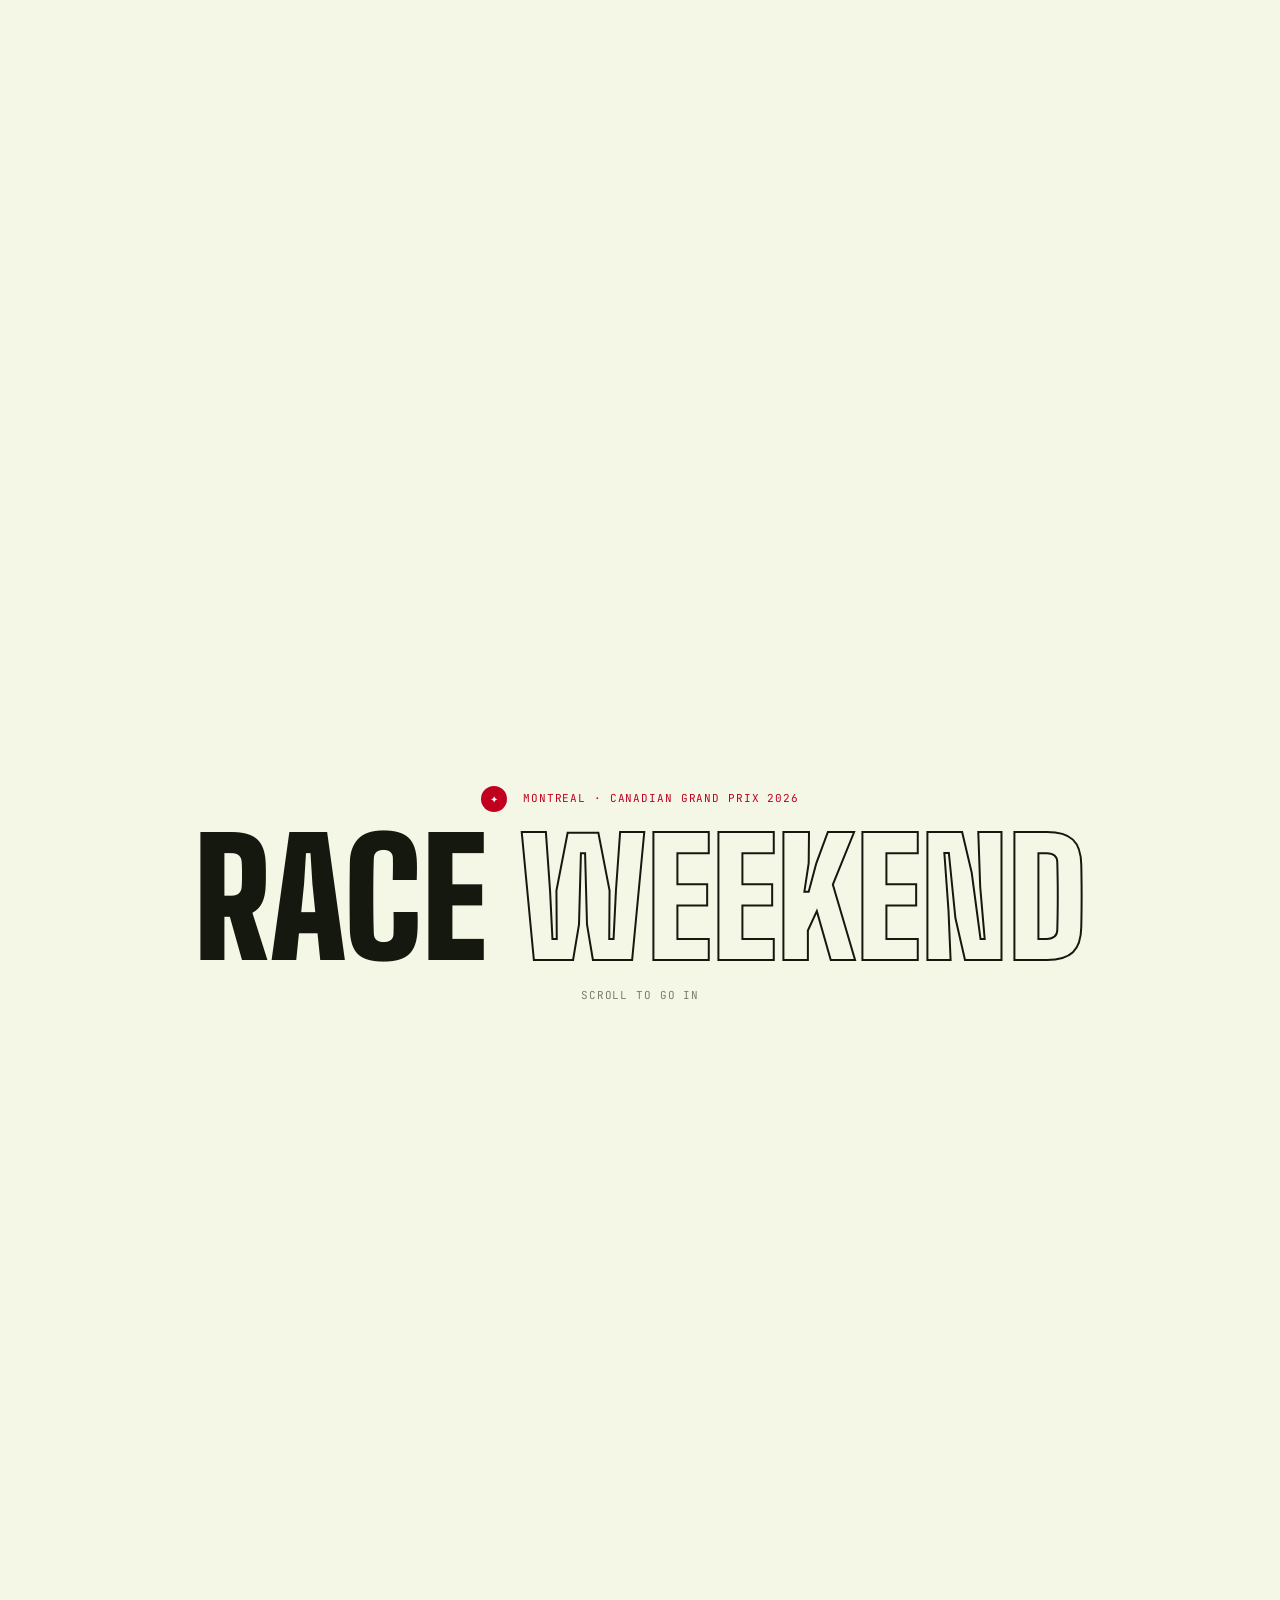
==== commit 8dee7fd0: "2026 season stats, and more writing where pages felt dry - Stats as of Nov 9, 2026: season 141 start" ====
--- a/index.html
+++ b/index.html
@@ -25,7 +25,7 @@
   <link rel="preconnect" href="https://fonts.googleapis.com" />
   <link rel="preconnect" href="https://fonts.gstatic.com" crossorigin />
   <link href="https://fonts.googleapis.com/css2?family=Big+Shoulders+Display:wght@400;600;800;900&family=Instrument+Serif:ital@0;1&family=Mrs+Saint+Delafield&family=Inter+Tight:wght@300;400;500;600&family=JetBrains+Mono:wght@400;600&display=swap" rel="stylesheet" />
-  <link rel="stylesheet" href="css/style.css?v=e1a0266e" />
+  <link rel="stylesheet" href="css/style.css?v=97443d40" />
 </head>
 <body class="is-loading">
 
@@ -172,13 +172,14 @@
         <div class="driver__copy">
           <h2 class="display" data-split>From sim<br />to <em>real.</em></h2>
           <p class="lead" data-reveal>I'm Kiryl, a Canadian sim racer on the Road to Racing: turning hours in the rig into a seat in real motorsport. The target is GT3.</p>
+          <p class="driver__more" data-reveal>I race sports cars on iRacing: 176 starts, 19 wins and, since the 4 hours of the Nürburgring, a Class A licence. Away from the sim it's rental karts with every lap timed, and all of it goes on YouTube, the good nights and the bad ones.</p>
           <div class="folder" data-reveal>
             <p class="folder__tab mono"><i></i>Stats</p>
             <div class="stats">
               <div class="stat"><small>iRating · Sports Car</small><b data-count="2014">0</b></div>
               <div class="stat"><small>iRacing wins</small><b data-count="19">0</b></div>
               <div class="stat"><small>Pole positions</small><b data-count="19">0</b></div>
-              <div class="stat"><small>Race starts</small><b data-count="173">0</b></div>
+              <div class="stat"><small>Race starts</small><b data-count="176">0</b></div>
             </div>
           </div>
         </div>
@@ -480,6 +481,8 @@
         <i class="roadmap__line" aria-hidden="true"><i></i></i>
       </ol>
 
+      <p class="pstory__lead r2r__more" data-reveal>Every step is about more time behind a real wheel. Right now that's rental karting on weeknights; next is a real race car, then GT3. There's no budget behind this yet, so the series is also how I meet the people and partners who can help make the next step happen.</p>
+
       <!-- shortcuts to the pages that aren't on the homepage -->
       <nav class="pagecards" aria-label="More of the story">
         <p class="mono karting__kicker"><span>✦</span> More of the story · the full pages</p>
@@ -625,7 +628,7 @@
       </div>
       <div class="finish__legal mono">
         <span>© <span id="year">2026</span> Kiryl Valadzko · KV23</span>
-        <span class="finish__build">build 482b24ef</span>
+        <span class="finish__build">build bbfc471d</span>
       </div>
     </footer>
   </main>
@@ -634,7 +637,7 @@
   <script src="https://cdnjs.cloudflare.com/ajax/libs/gsap/3.12.5/gsap.min.js"></script>
   <script src="https://cdnjs.cloudflare.com/ajax/libs/gsap/3.12.5/ScrollTrigger.min.js"></script>
   <script src="https://unpkg.com/lenis@1.1.13/dist/lenis.min.js"></script>
-  <script src="js/i18n.js?v=78ca4063"></script>
-  <script src="js/main.js?v=2686c09c"></script>
+  <script src="js/i18n.js?v=82734865"></script>
+  <script src="js/main.js?v=8c78ef94"></script>
 </body>
 </html>
--- a/css/style.css
+++ b/css/style.css
@@ -328,6 +328,8 @@
 .driver { padding: 160px var(--gutter) 120px; overflow: hidden; }
 .driver__grid { display: grid; grid-template-columns: minmax(280px, 440px) 1fr; gap: clamp(40px, 7vw, 120px); align-items: center; }
 .driver__copy .lead { color: rgba(7,6,10,.75); }
+.driver__more { margin: 18px 0 0; max-width: 54ch; font-size: clamp(16px, 1.3vw, 19px); line-height: 1.6; color: rgba(7,6,10,.68); }
+.r2r__more { max-width: 66ch; margin: -30px 0 80px; }
 
 .licence-wrap { perspective: 1200px; display: grid; justify-items: center; gap: 16px; }
 .licence {
@@ -568,6 +570,9 @@
 .spage .kpage__sec { margin-top: 120px; }
 .spage .kpage__sec:first-child { margin-top: 0; }
 .spage__wall { margin: 0; }
+/* a short paragraph between a section title and its chart, table or cards */
+.spage__intro { max-width: 64ch; margin: 26px 0 44px; }
+.spage__intro--log { margin-top: 110px; margin-bottom: -60px; }
 .spage .lics { margin-top: 0; }
 .spage .racelog { margin-top: 120px; }
 .sr-only { position: absolute; width: 1px; height: 1px; overflow: hidden; clip: rect(0 0 0 0); white-space: nowrap; }
@@ -1349,6 +1354,8 @@
 .bspec dd { margin: 0; font-size: clamp(16px, 1.4vw, 19px); font-weight: 600; line-height: 1.35; }
 .bspec dd small { display: block; margin-top: 3px; font-size: 13px; font-weight: 400; color: var(--mute); }
 .bspec .x { font-family: var(--f-mono); font-size: 12px; font-weight: 600; color: var(--red); margin-left: 6px; }
+.bpage__intro { margin: 0 0 46px; max-width: 58ch; }
+.bgroup__note { margin: 16px 0 0; max-width: 62ch; font-size: 15px; line-height: 1.6; color: rgba(21,24,15,.74); }
 .bpage__back { display: inline-flex; align-items: center; gap: 12px; margin-top: 40px; }
 
 /* ---------- homepage rides: each section travels its own way (main.js: ride()) ---------- */
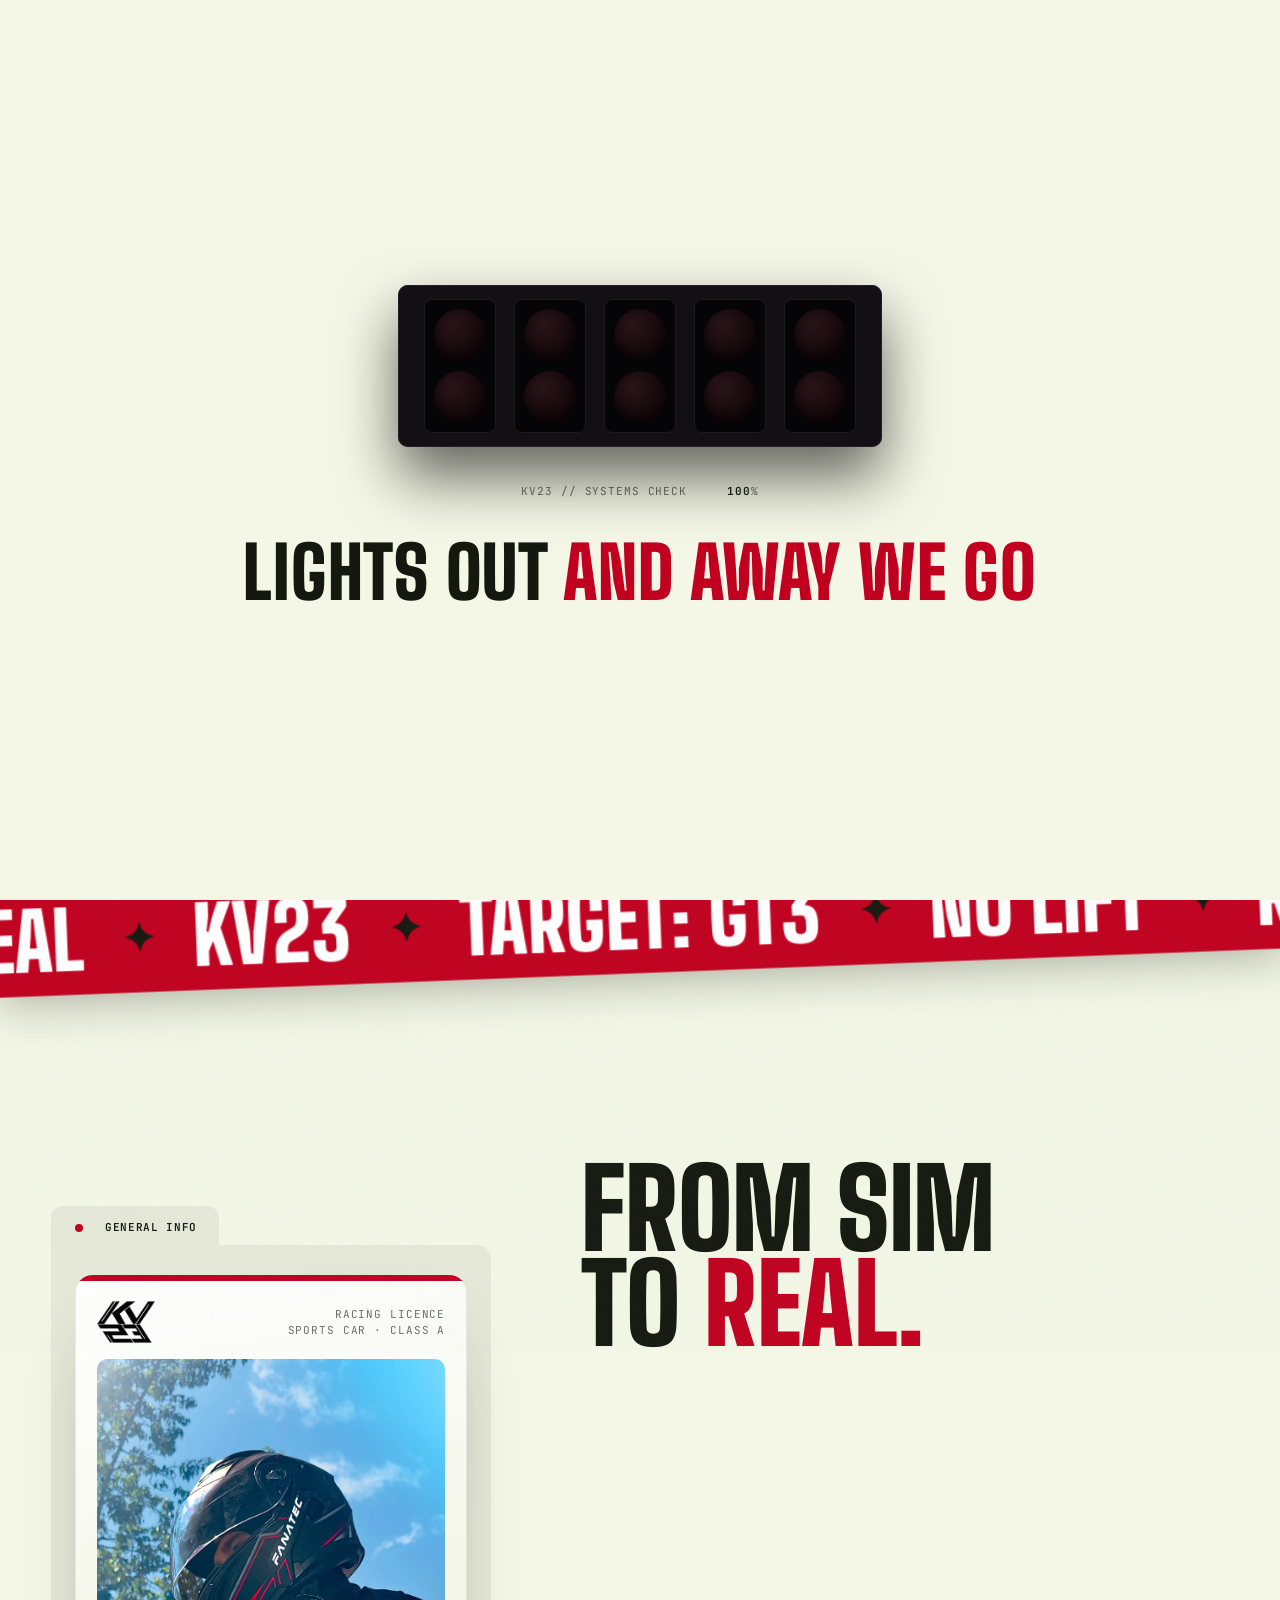
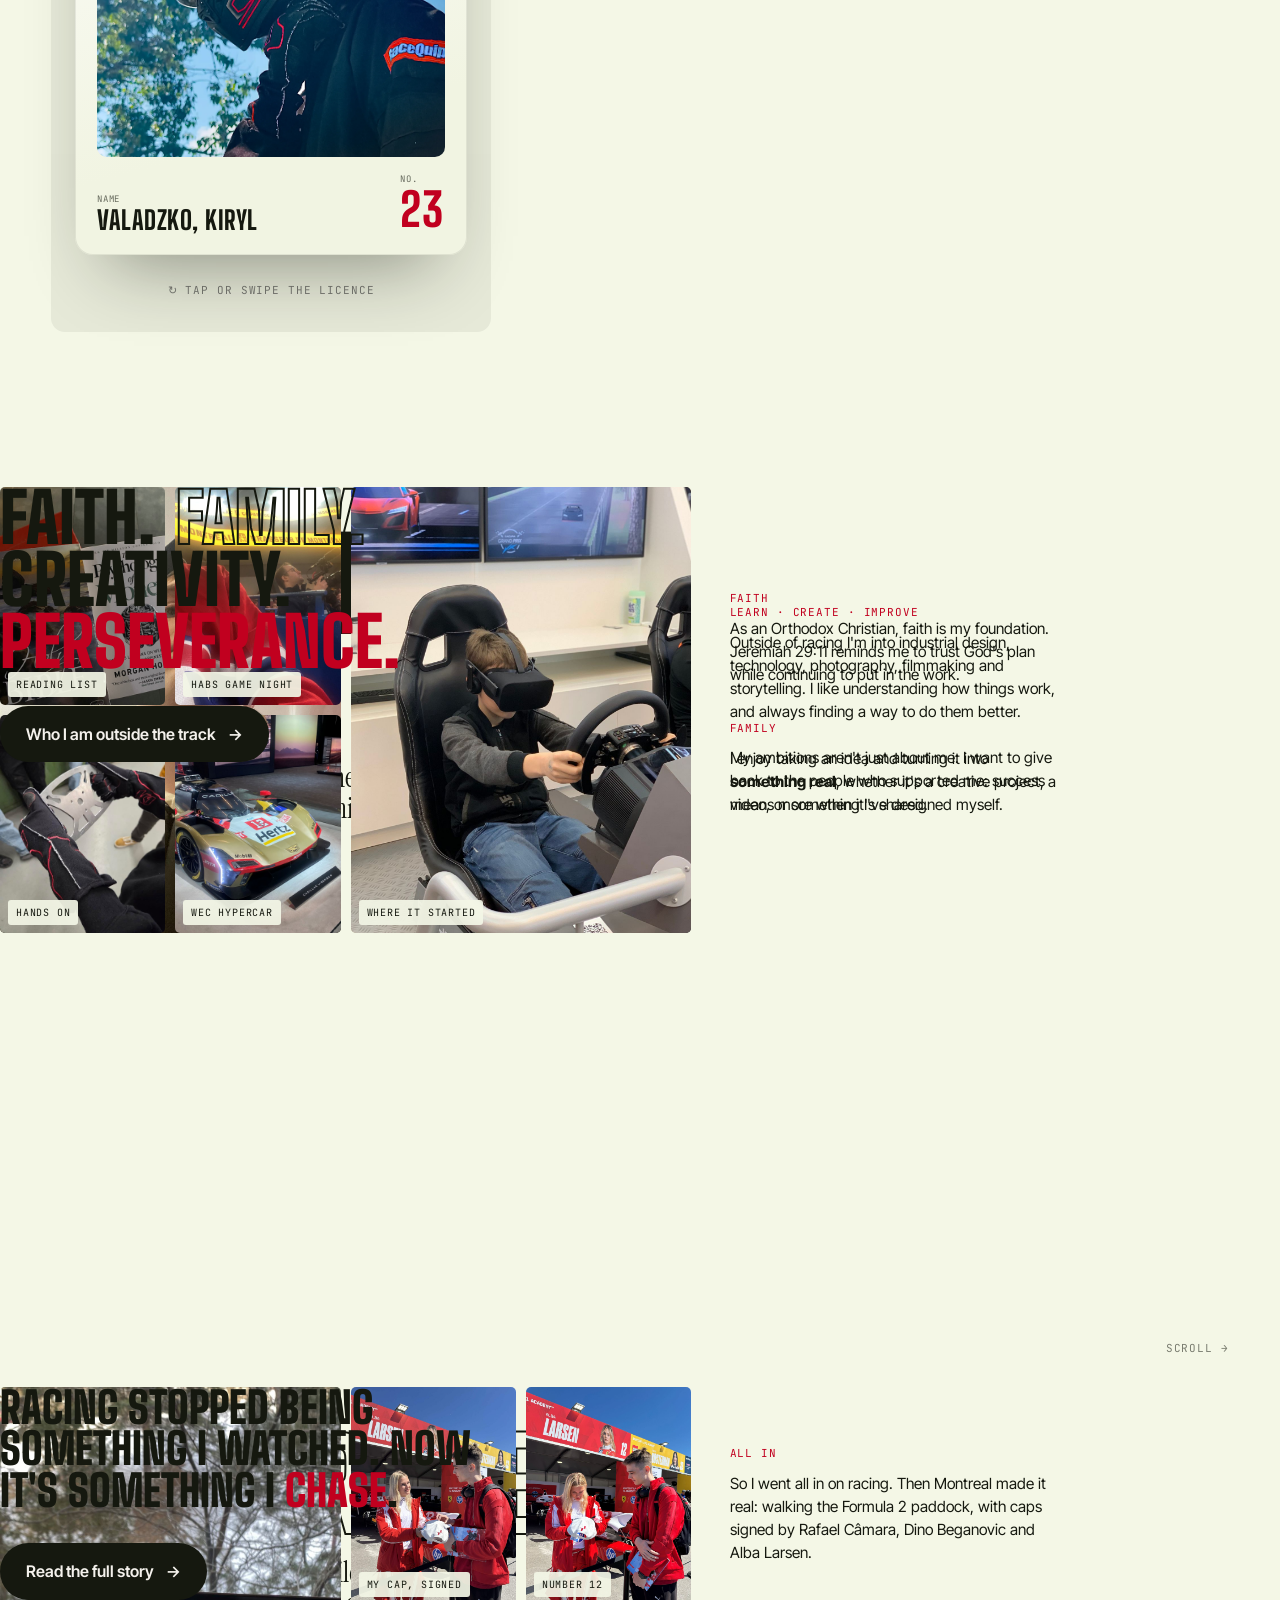
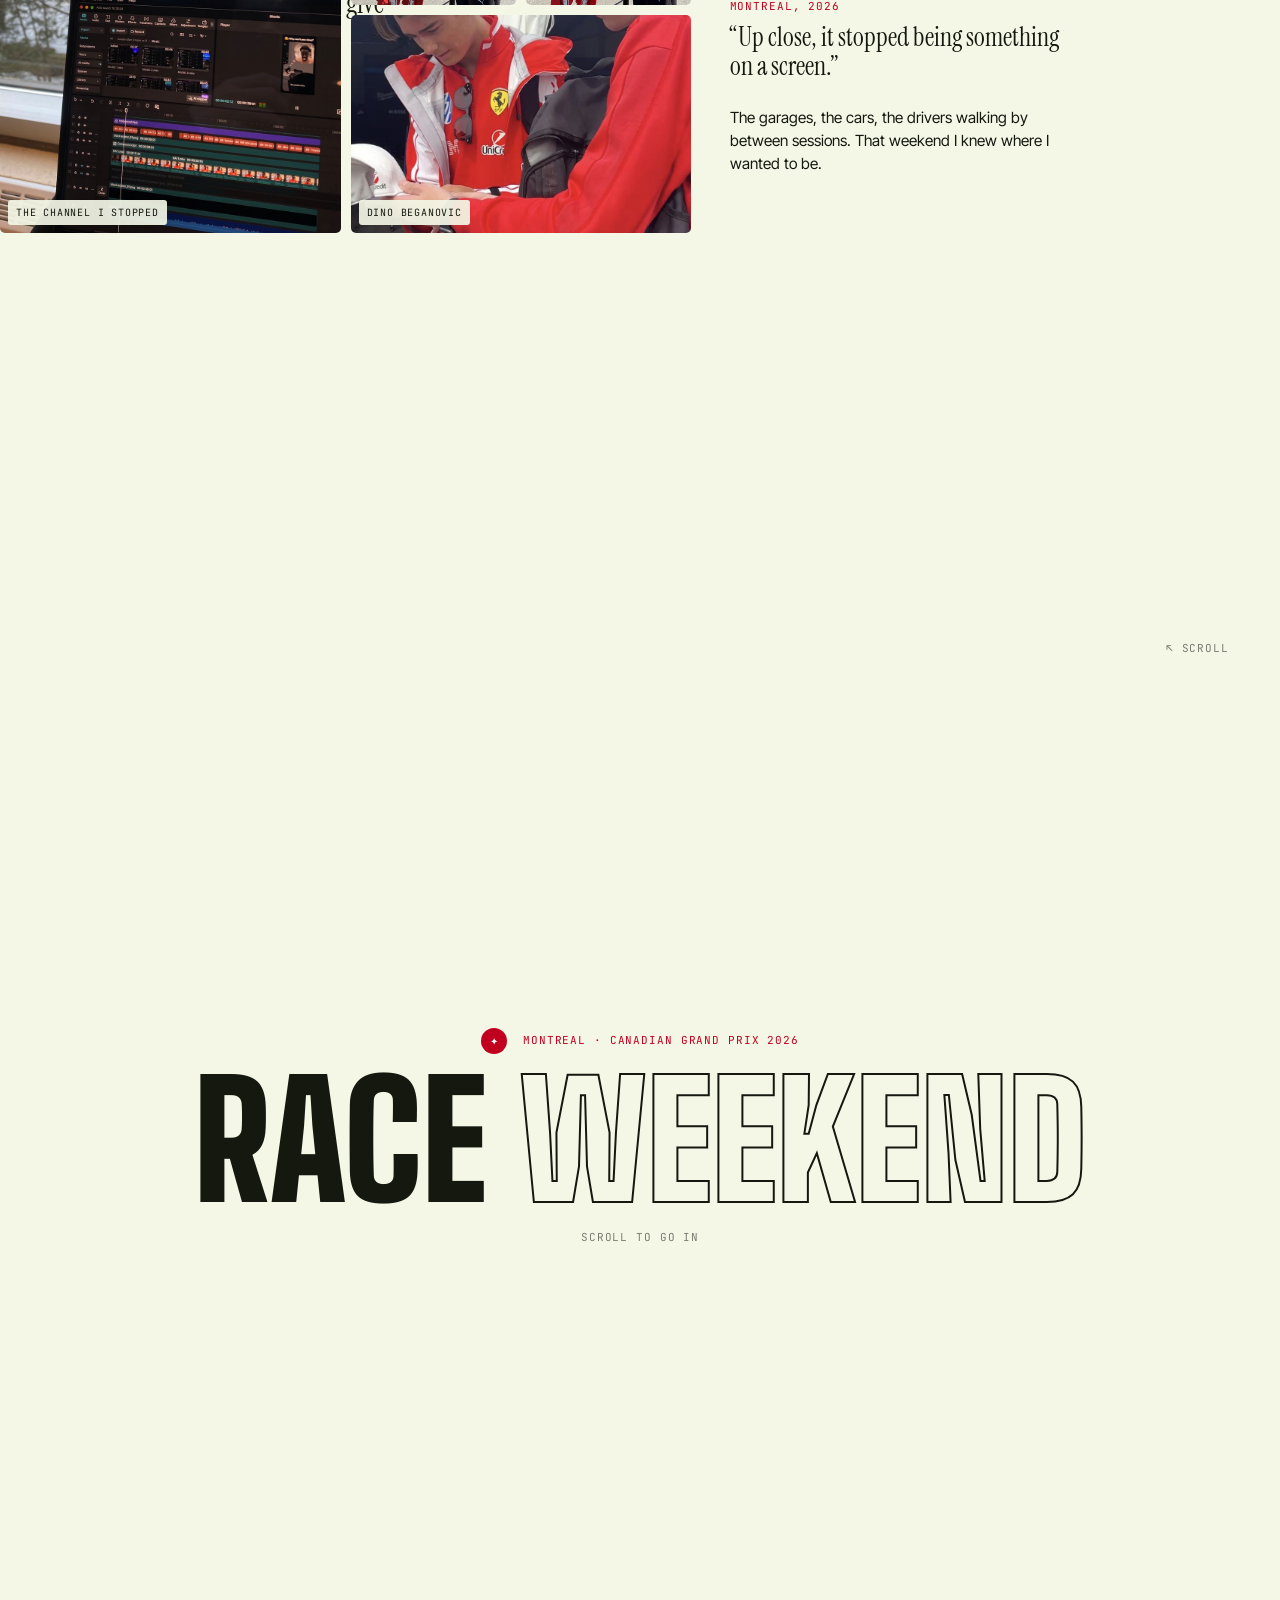
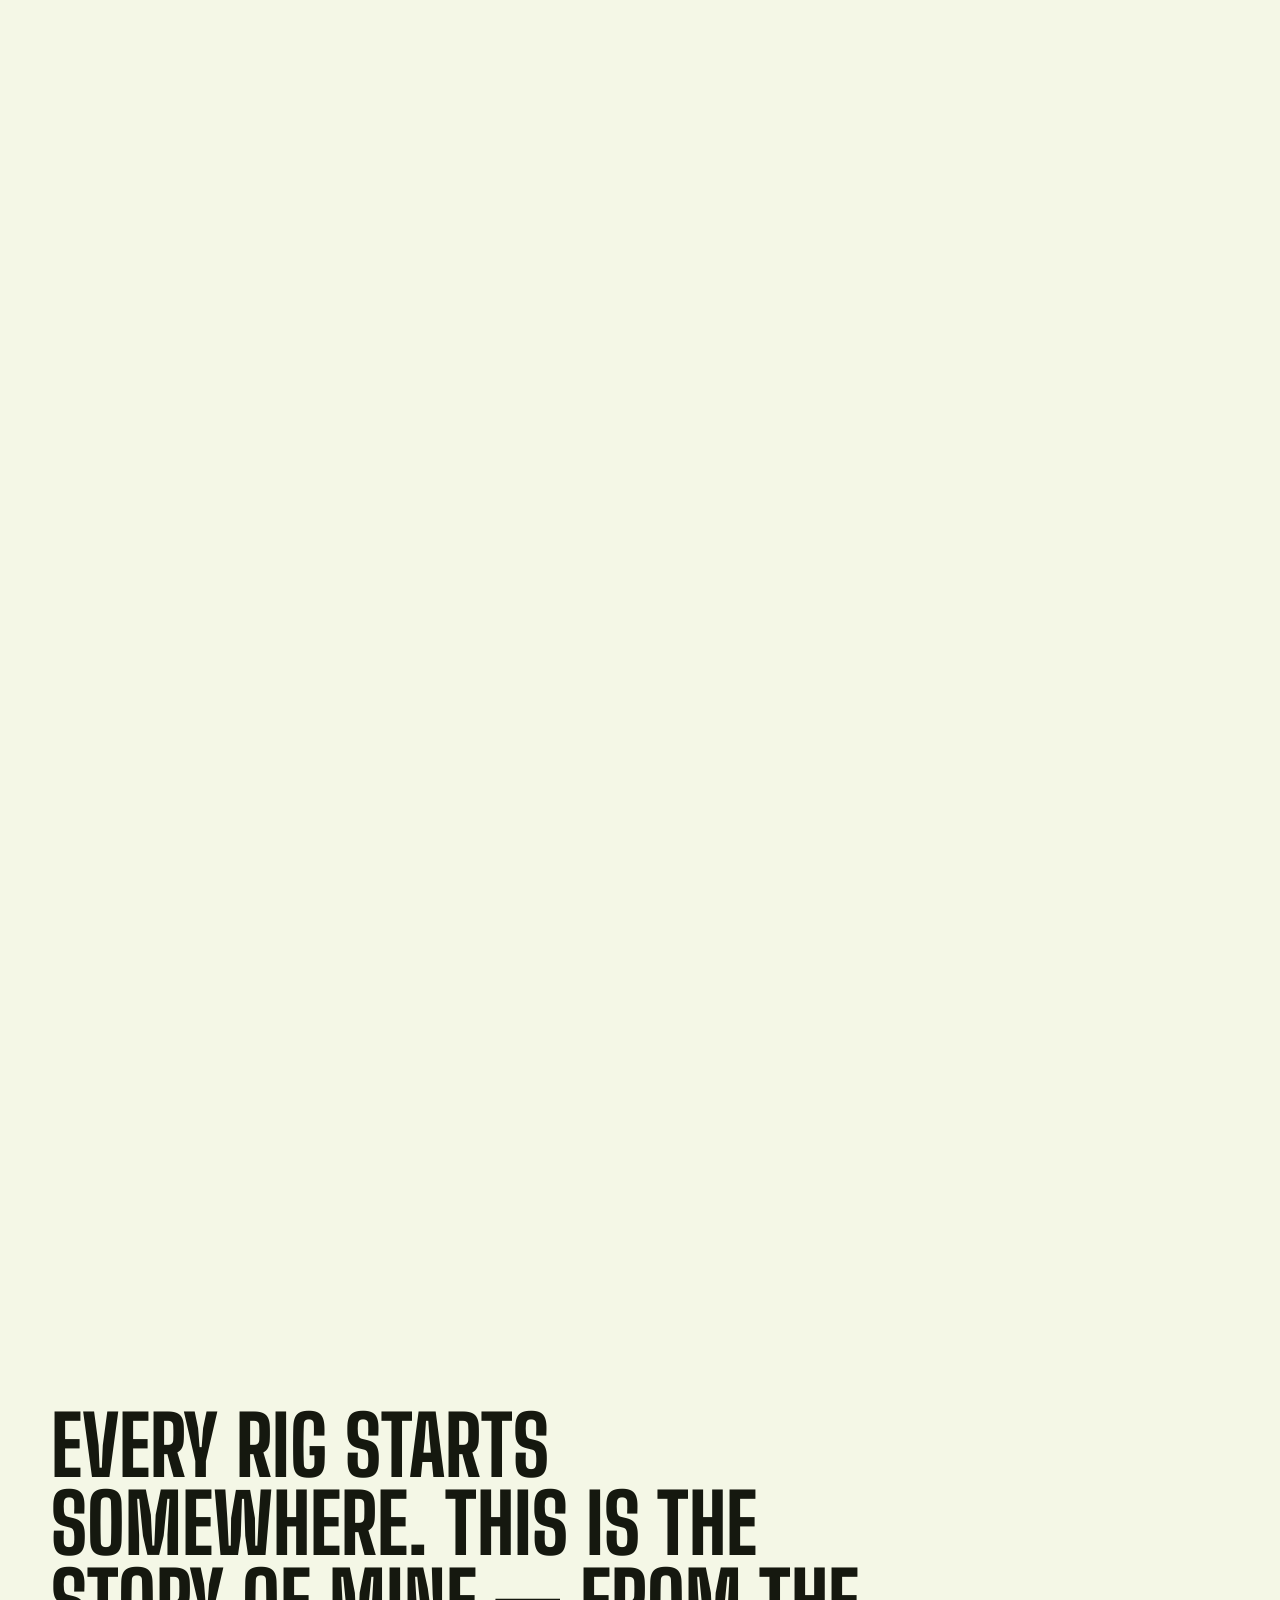
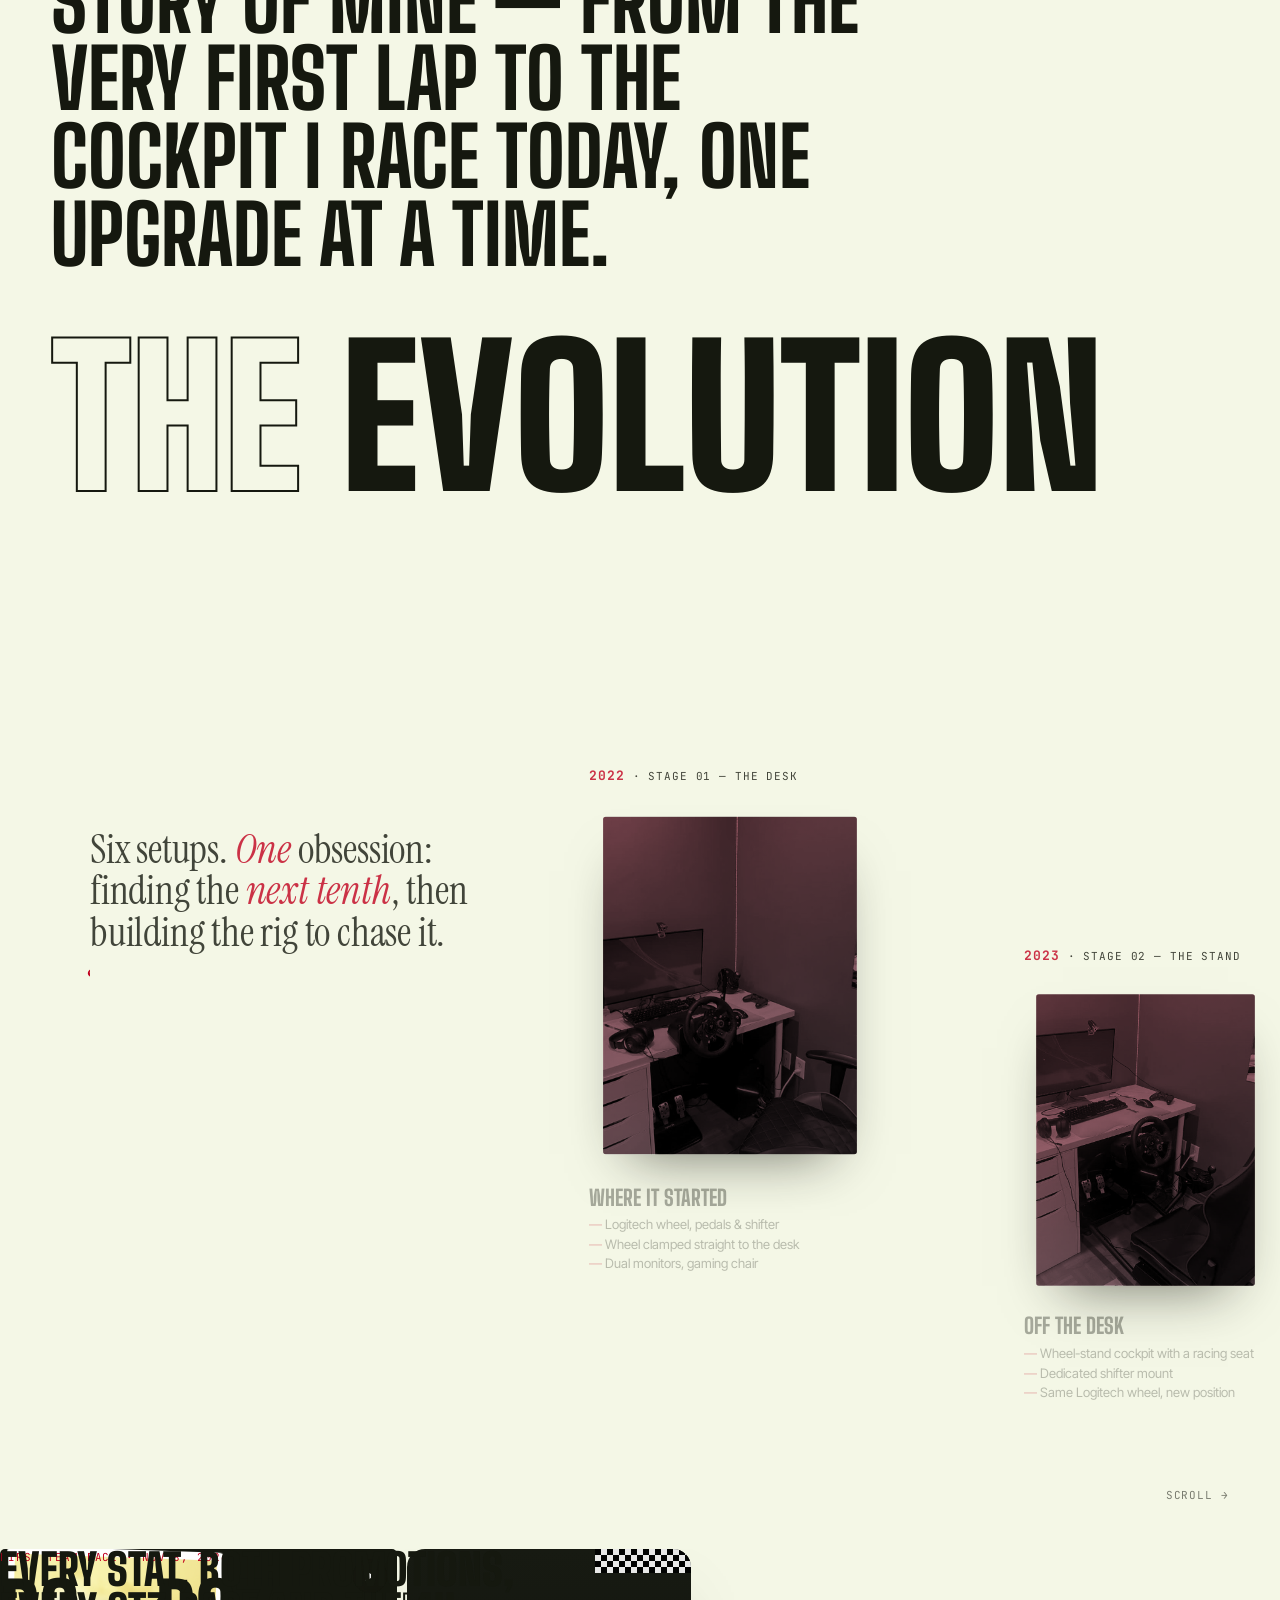
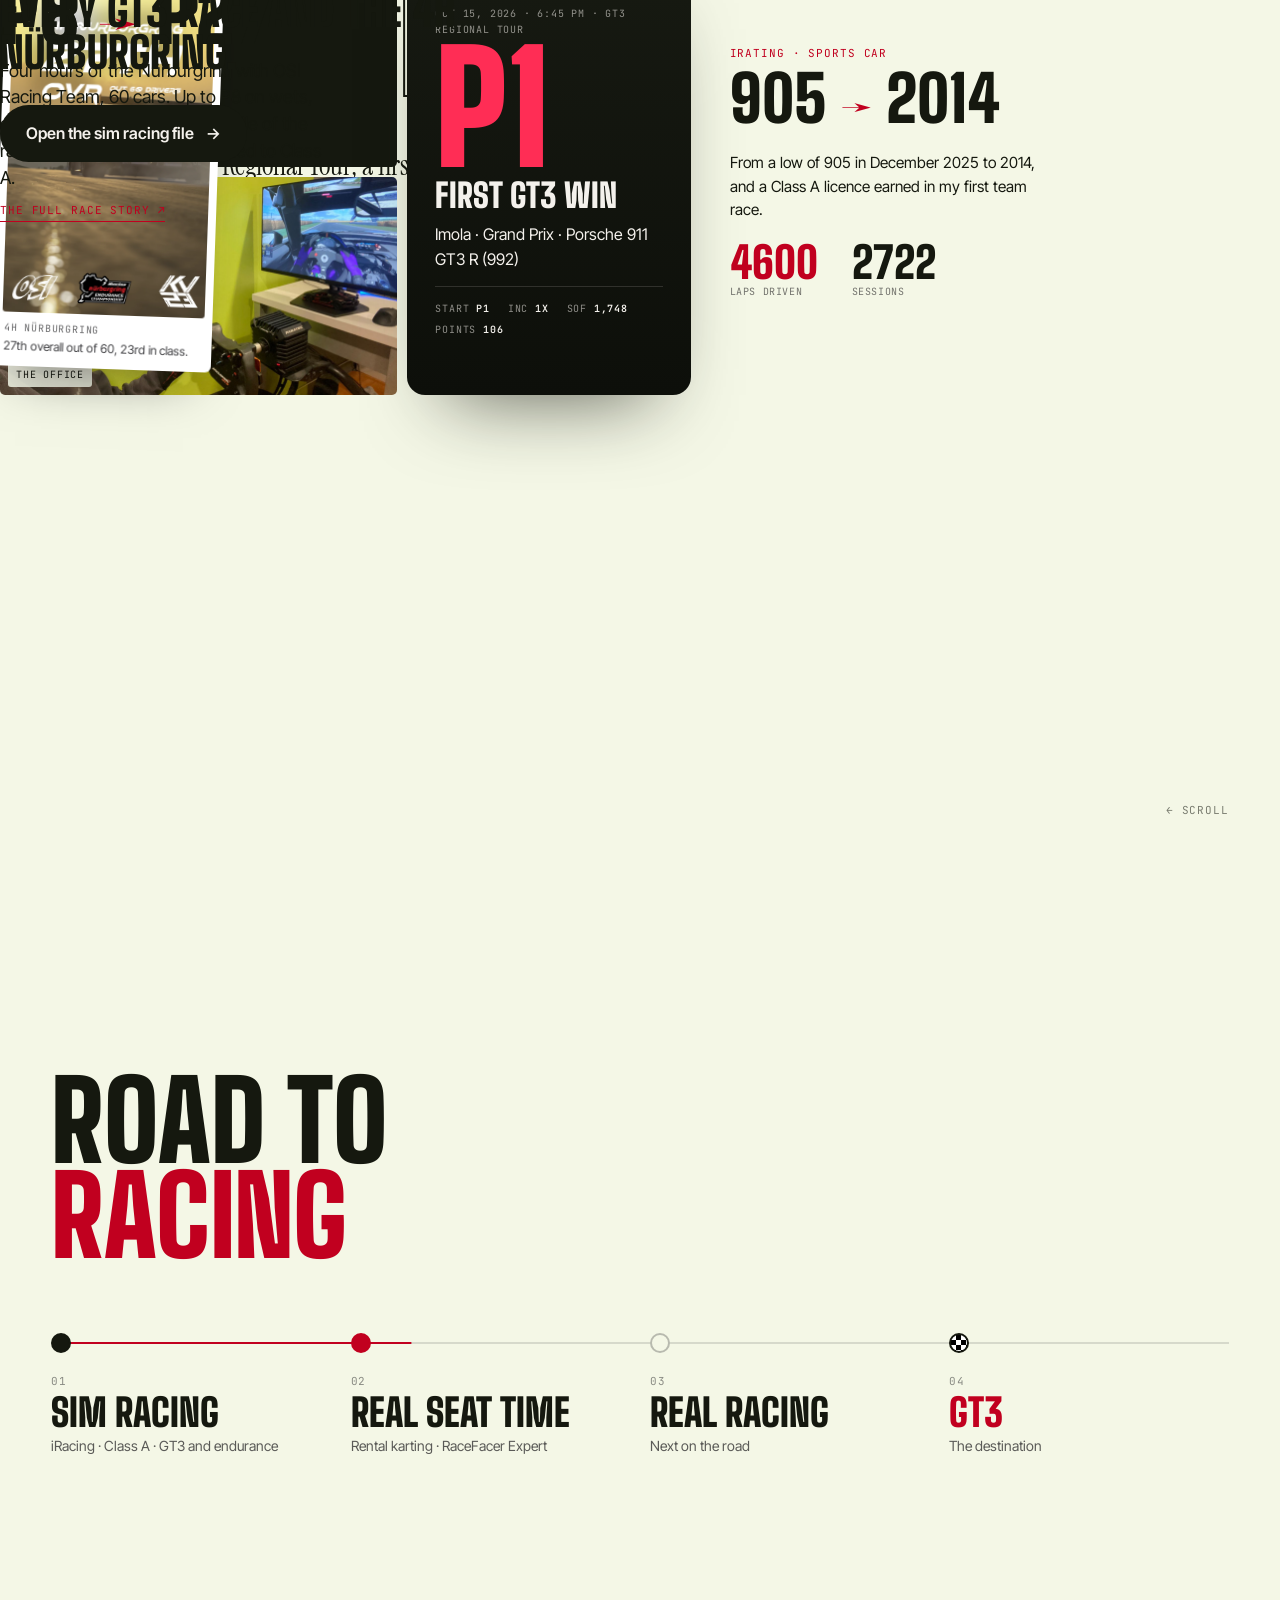
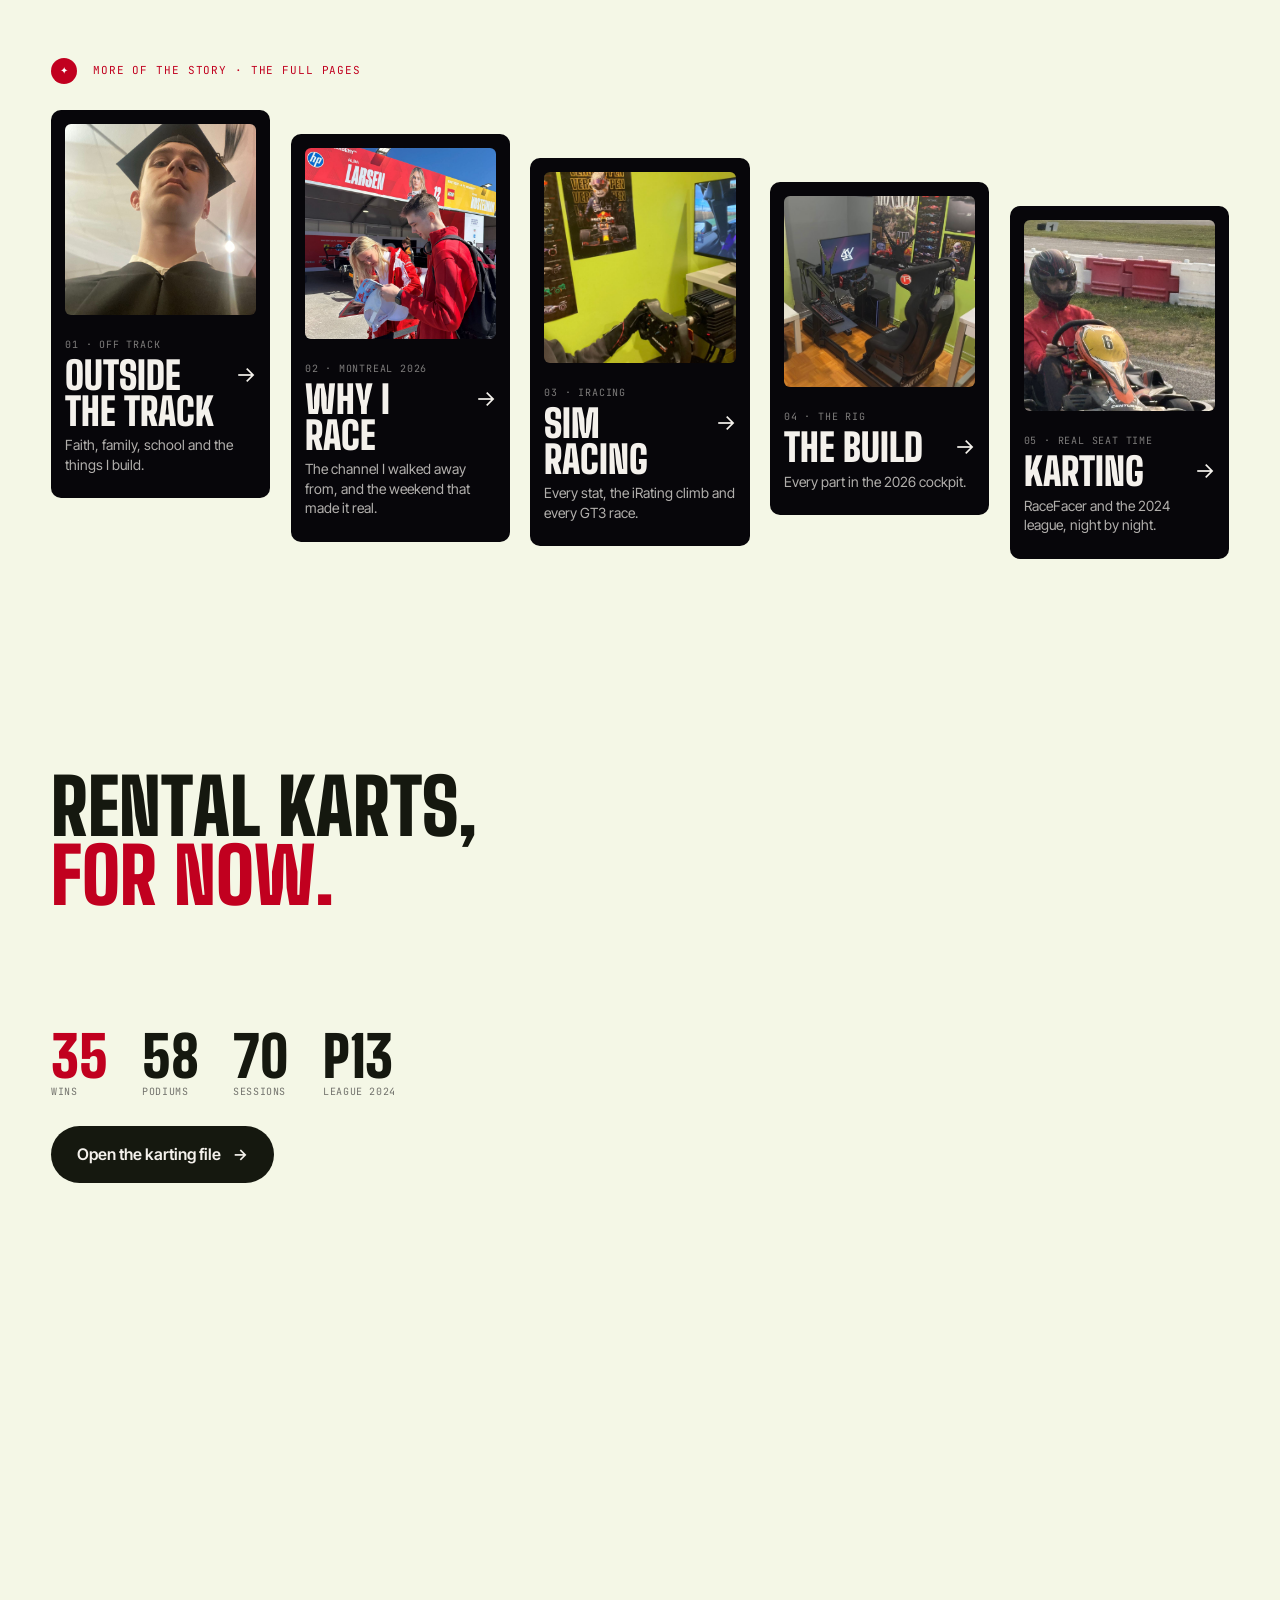
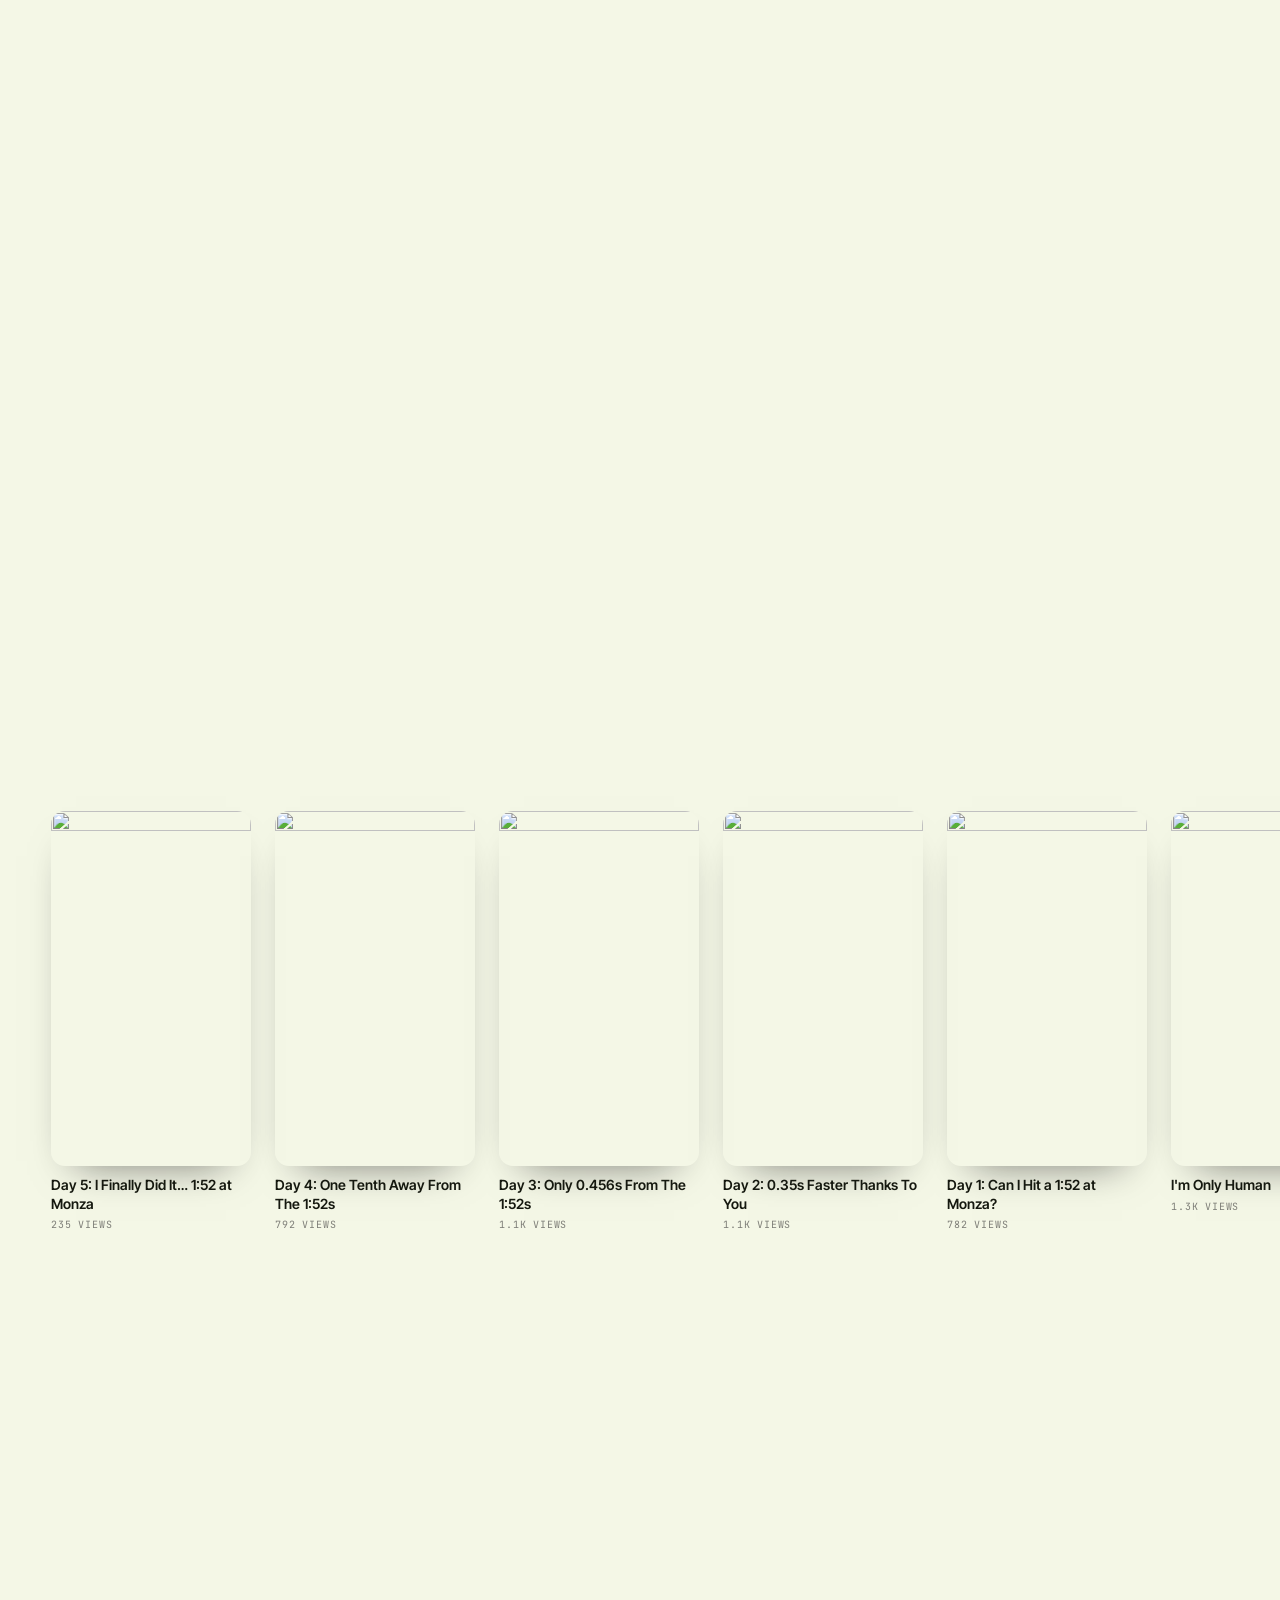
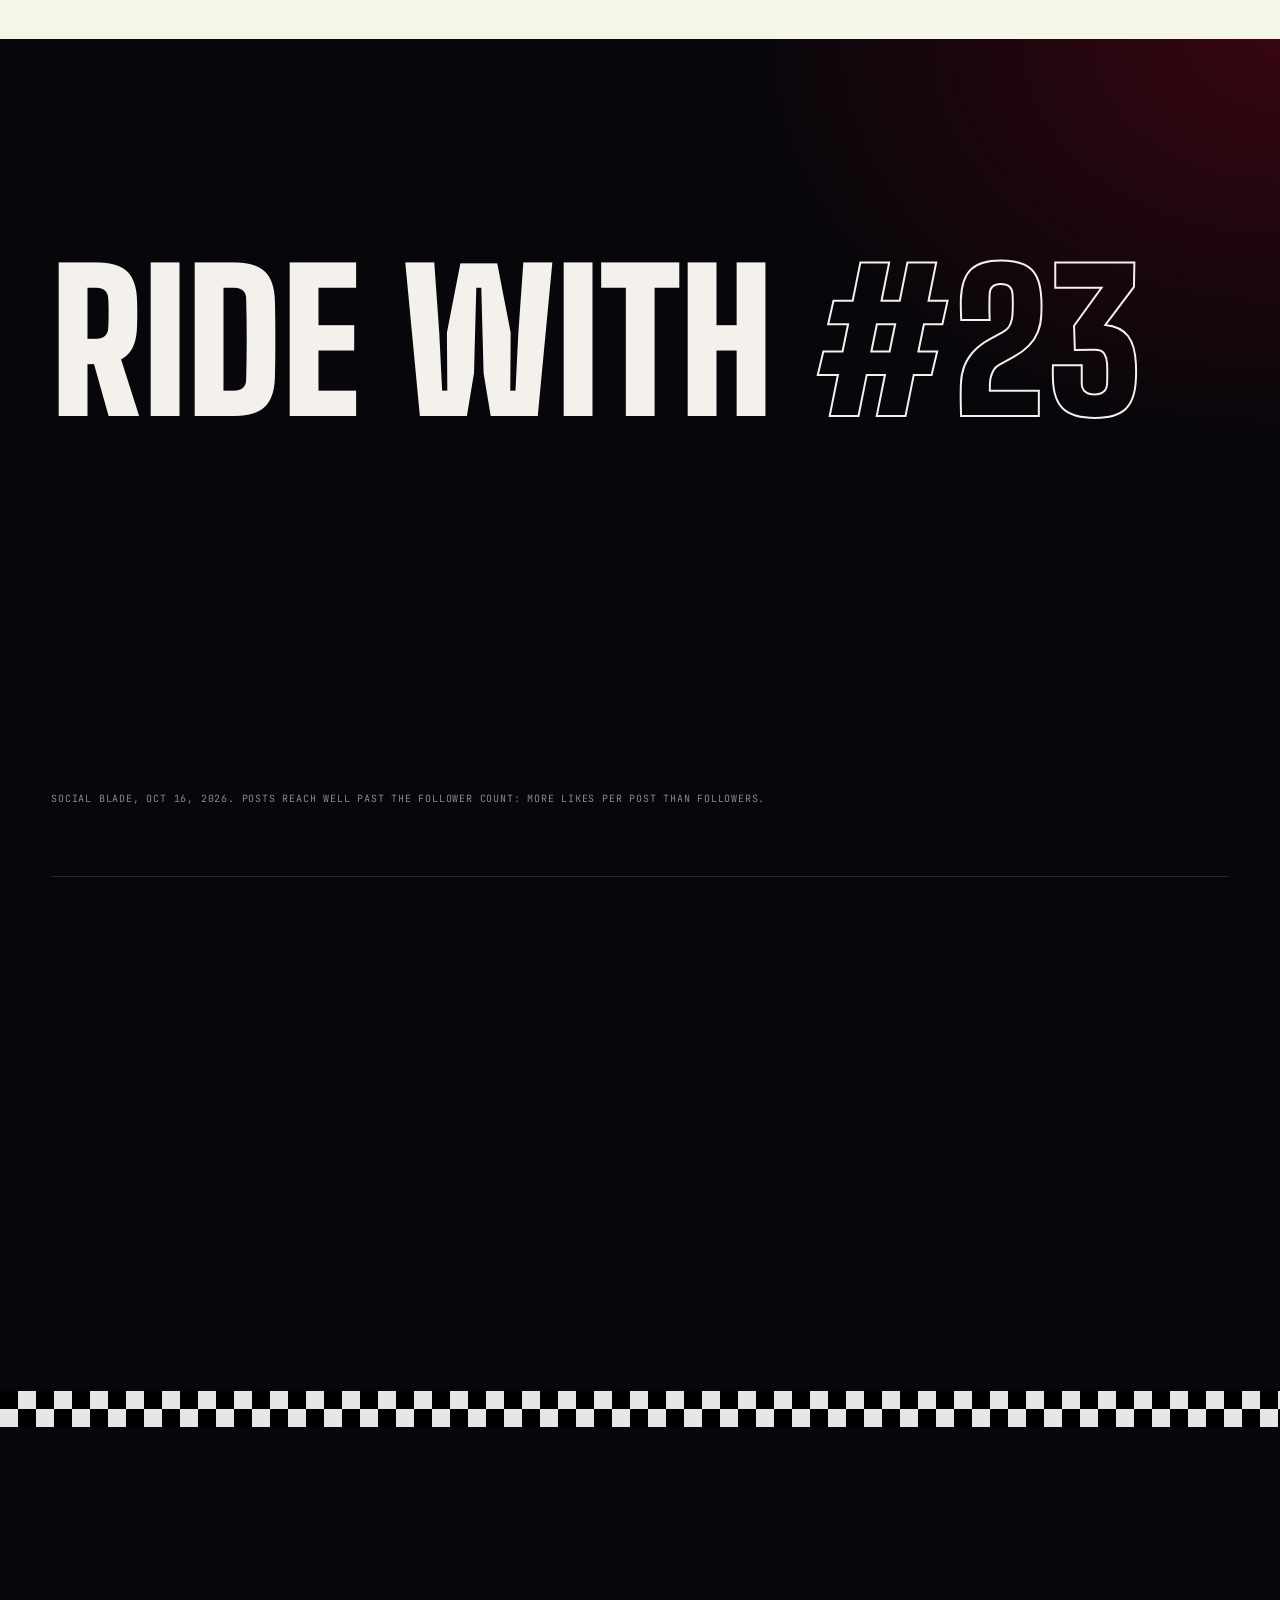
==== commit 20b4b0b5: "Build page: 'What I touch' tag is now 'The controls'" ====
--- a/index.html
+++ b/index.html
@@ -628,7 +628,7 @@
       </div>
       <div class="finish__legal mono">
         <span>© <span id="year">2026</span> Kiryl Valadzko · KV23</span>
-        <span class="finish__build">build bbfc471d</span>
+        <span class="finish__build">build 3f8148ea</span>
       </div>
     </footer>
   </main>
@@ -637,7 +637,7 @@
   <script src="https://cdnjs.cloudflare.com/ajax/libs/gsap/3.12.5/gsap.min.js"></script>
   <script src="https://cdnjs.cloudflare.com/ajax/libs/gsap/3.12.5/ScrollTrigger.min.js"></script>
   <script src="https://unpkg.com/lenis@1.1.13/dist/lenis.min.js"></script>
-  <script src="js/i18n.js?v=82734865"></script>
+  <script src="js/i18n.js?v=5140403d"></script>
   <script src="js/main.js?v=8c78ef94"></script>
 </body>
 </html>
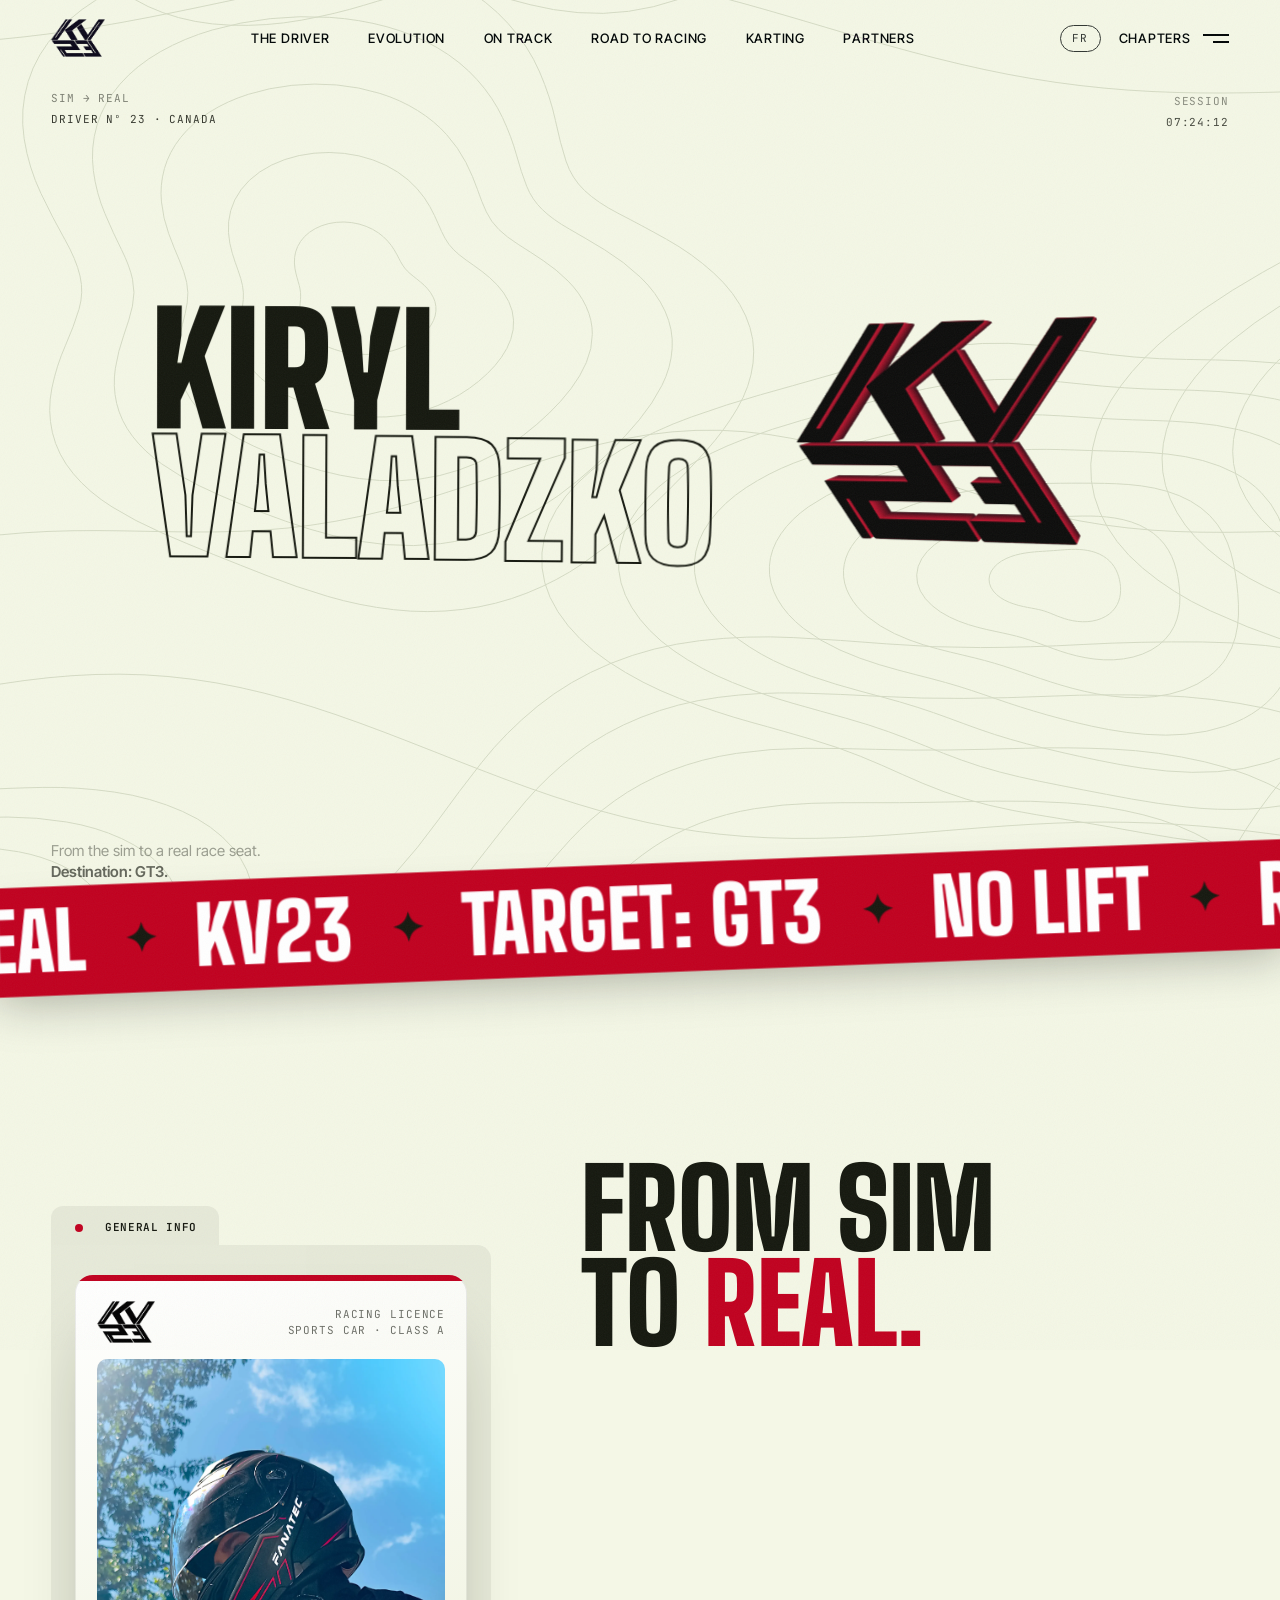
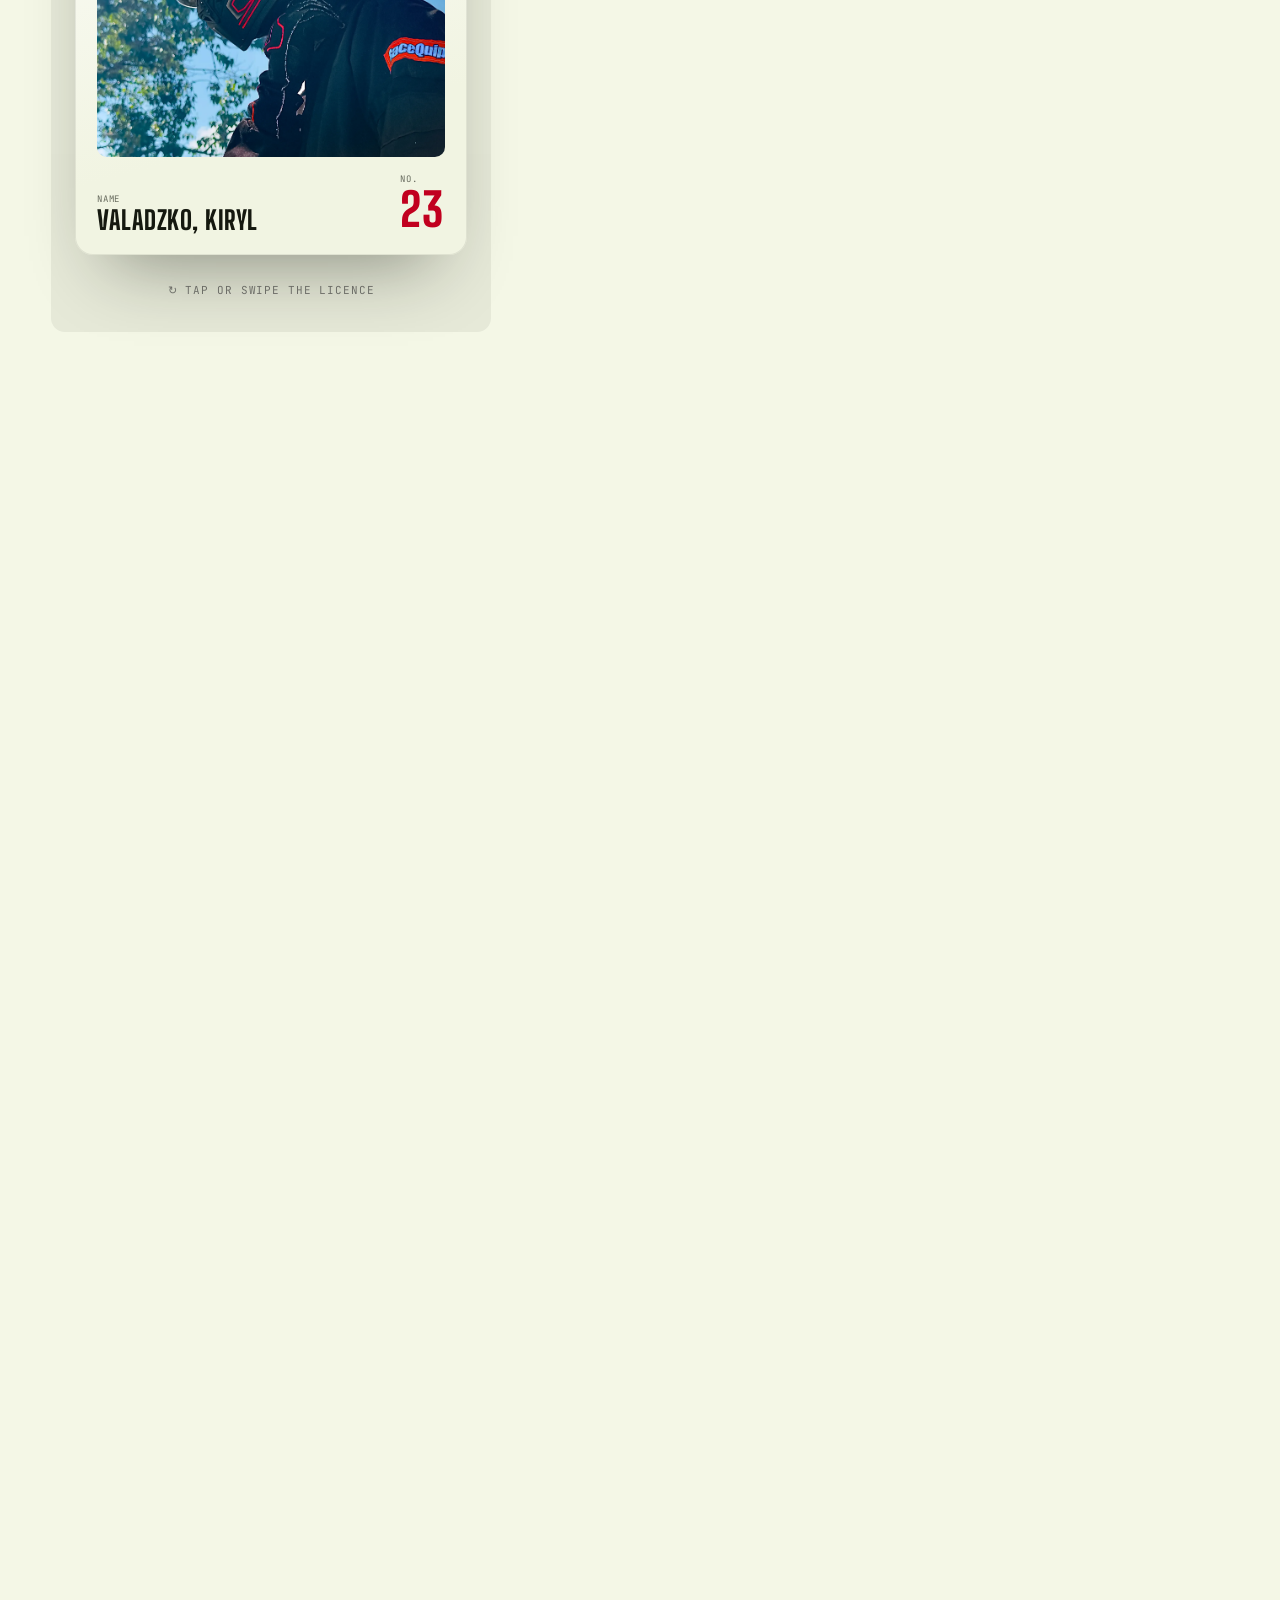
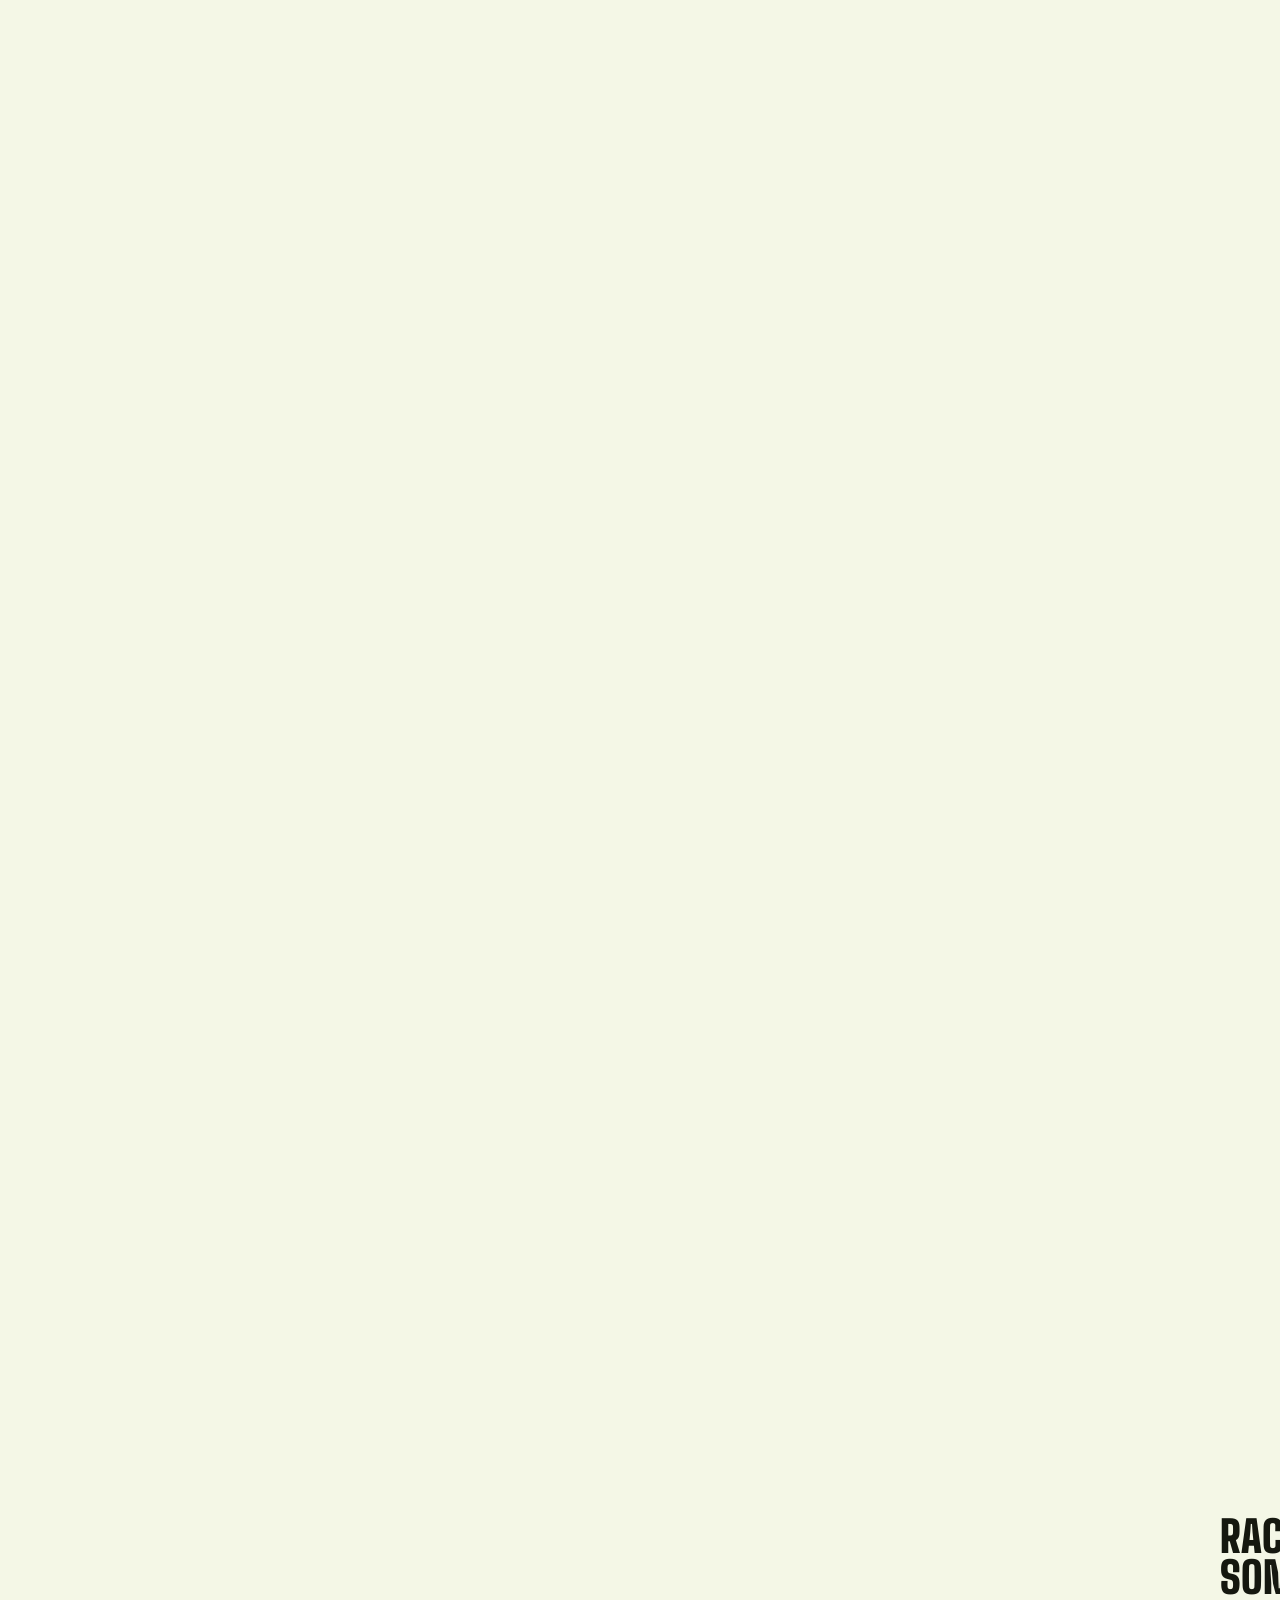
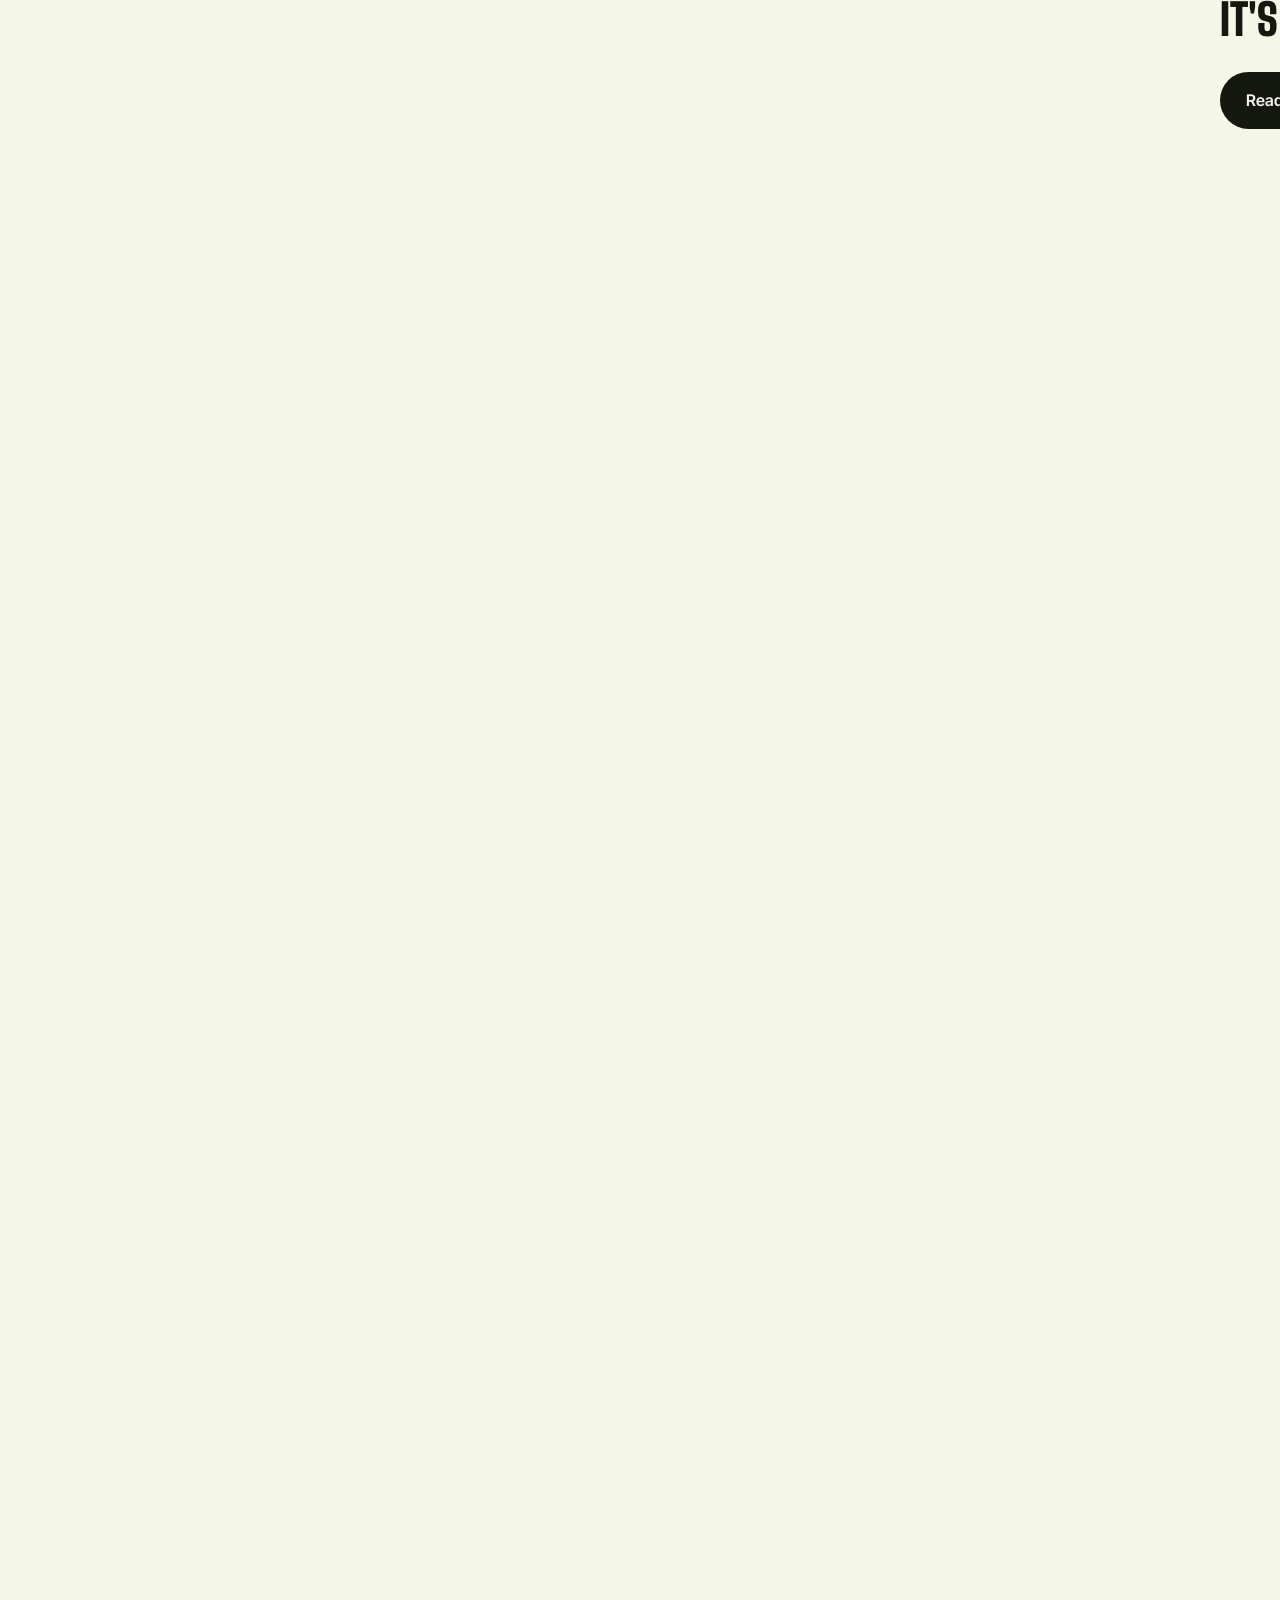
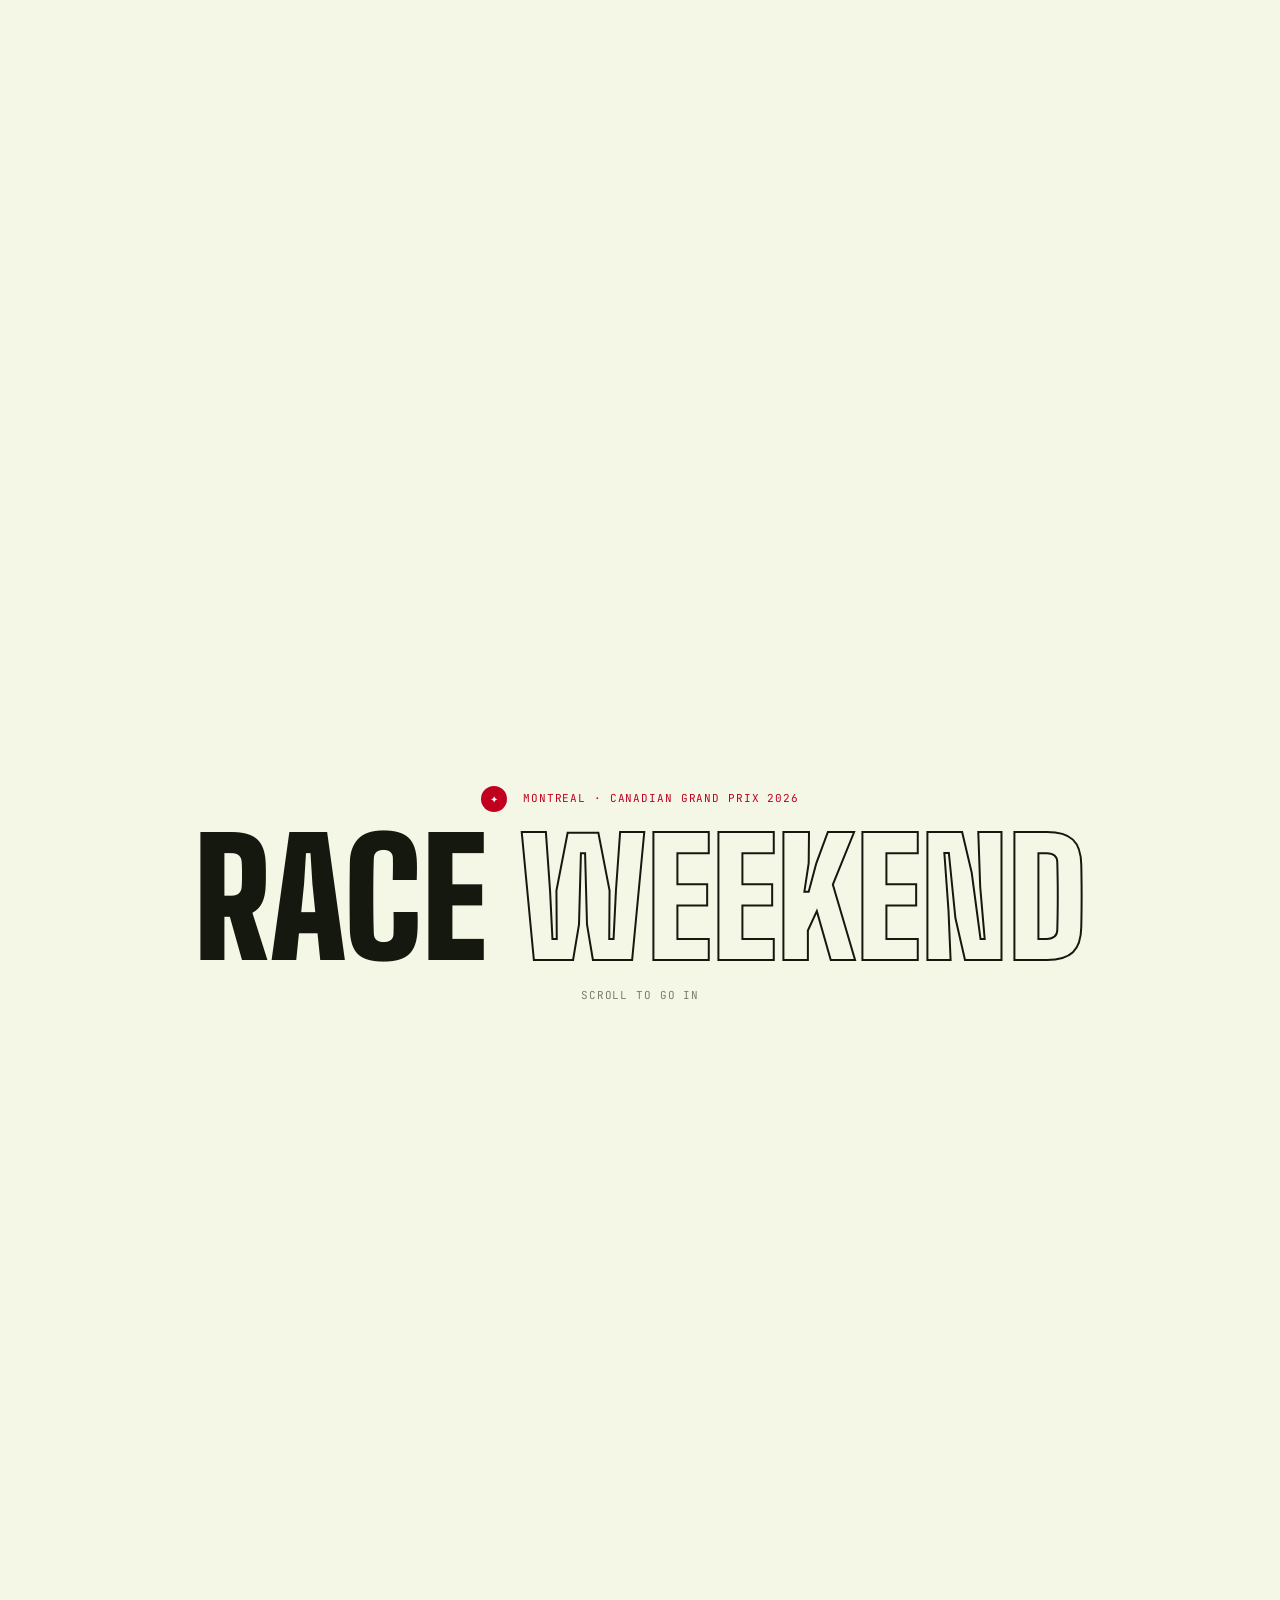
==== commit 4bf25ba5: "Track Titan: top 1% rating, P2 hotlap at the Red Bull Ring - Sim page: new Track Titan section with " ====
--- a/index.html
+++ b/index.html
@@ -25,7 +25,7 @@
   <link rel="preconnect" href="https://fonts.googleapis.com" />
   <link rel="preconnect" href="https://fonts.gstatic.com" crossorigin />
   <link href="https://fonts.googleapis.com/css2?family=Big+Shoulders+Display:wght@400;600;800;900&family=Instrument+Serif:ital@0;1&family=Mrs+Saint+Delafield&family=Inter+Tight:wght@300;400;500;600&family=JetBrains+Mono:wght@400;600&display=swap" rel="stylesheet" />
-  <link rel="stylesheet" href="css/style.css?v=97443d40" />
+  <link rel="stylesheet" href="css/style.css?v=9c31af19" />
 </head>
 <body class="is-loading">
 
@@ -444,8 +444,8 @@
               <p class="ride__num">905 <i>→</i> 2014</p>
               <p>From a low of 905 in December 2025 to 2014, and a Class A licence earned in my first team race.</p>
               <ul class="kteaser__stats collage__stats">
-                <li><b data-count="4605">0</b><small class="mono">Laps driven</small></li>
-                <li><b data-count="2725">0</b><small class="mono">Sessions</small></li>
+                <li><b data-count="4938">0</b><small class="mono">Laps driven</small></li>
+                <li><b data-count="2760">0</b><small class="mono">Sessions</small></li>
               </ul>
             </div>
           </div>
@@ -628,7 +628,7 @@
       </div>
       <div class="finish__legal mono">
         <span>© <span id="year">2026</span> Kiryl Valadzko · KV23</span>
-        <span class="finish__build">build 3f8148ea</span>
+        <span class="finish__build">build c2fad45e</span>
       </div>
     </footer>
   </main>
@@ -637,7 +637,7 @@
   <script src="https://cdnjs.cloudflare.com/ajax/libs/gsap/3.12.5/gsap.min.js"></script>
   <script src="https://cdnjs.cloudflare.com/ajax/libs/gsap/3.12.5/ScrollTrigger.min.js"></script>
   <script src="https://unpkg.com/lenis@1.1.13/dist/lenis.min.js"></script>
-  <script src="js/i18n.js?v=5140403d"></script>
-  <script src="js/main.js?v=8c78ef94"></script>
+  <script src="js/i18n.js?v=ced2fcc4"></script>
+  <script src="js/main.js?v=594e984e"></script>
 </body>
 </html>
--- a/css/style.css
+++ b/css/style.css
@@ -329,7 +329,7 @@
 .driver__grid { display: grid; grid-template-columns: minmax(280px, 440px) 1fr; gap: clamp(40px, 7vw, 120px); align-items: center; }
 .driver__copy .lead { color: rgba(7,6,10,.75); }
 .driver__more { margin: 18px 0 0; max-width: 54ch; font-size: clamp(16px, 1.3vw, 19px); line-height: 1.6; color: rgba(7,6,10,.68); }
-.r2r__more { max-width: 66ch; margin: -30px 0 80px; }
+.r2r .r2r__more { max-width: 66ch; margin: -30px 0 80px; }
 
 .licence-wrap { perspective: 1200px; display: grid; justify-items: center; gap: 16px; }
 .licence {
@@ -571,8 +571,21 @@
 .spage .kpage__sec:first-child { margin-top: 0; }
 .spage__wall { margin: 0; }
 /* a short paragraph between a section title and its chart, table or cards */
-.spage__intro { max-width: 64ch; margin: 26px 0 44px; }
-.spage__intro--log { margin-top: 110px; margin-bottom: -60px; }
+.spage .spage__intro { max-width: 64ch; margin: 26px 0 44px; }
+.spage .spage__intro--log { margin-top: 110px; margin-bottom: -60px; }
+/* Track Titan: best lap each day, as a bar for the gap to P1 (shorter = closer) */
+.irchart--tt { margin-bottom: 10px; }
+.ttgap { margin-top: 50px; padding: 26px 28px 22px; border-radius: 16px; background: var(--night); color: #f4f1ec; }
+.ttgap__head { margin: 0 0 18px; font-size: 10px; color: rgba(244,241,236,.6); }
+.ttgap__list { list-style: none; margin: 0; padding: 0; display: grid; gap: 10px; }
+.ttgap__list li { display: grid; grid-template-columns: 56px 1fr auto auto; align-items: center; gap: 14px; }
+.ttgap__list .mono { font-size: 11px; color: rgba(244,241,236,.6); }
+.ttgap__list i { height: 10px; border-radius: 99px; background: rgba(244,241,236,.18); width: calc(var(--g) / 1.1 * 100%); transform-origin: left; }
+.ttgap__list .is-best i { background: var(--hot, #ff2d55); box-shadow: 0 0 18px rgba(255,45,85,.5); }
+.ttgap__list b { font-family: var(--f-display); font-weight: 800; font-size: 22px; font-variant-numeric: tabular-nums; }
+.ttgap__list small { min-width: 54px; text-align: right; font-family: var(--f-mono); font-size: 11px; color: rgba(244,241,236,.6); }
+.ttgap__list .is-best small { color: #ff2d55; }
+.ttgap .gt3__note { color: rgba(244,241,236,.55); margin-top: 18px; }
 .spage .lics { margin-top: 0; }
 .spage .racelog { margin-top: 120px; }
 .sr-only { position: absolute; width: 1px; height: 1px; overflow: hidden; clip: rect(0 0 0 0); white-space: nowrap; }
@@ -1354,7 +1367,7 @@
 .bspec dd { margin: 0; font-size: clamp(16px, 1.4vw, 19px); font-weight: 600; line-height: 1.35; }
 .bspec dd small { display: block; margin-top: 3px; font-size: 13px; font-weight: 400; color: var(--mute); }
 .bspec .x { font-family: var(--f-mono); font-size: 12px; font-weight: 600; color: var(--red); margin-left: 6px; }
-.bpage__intro { margin: 0 0 46px; max-width: 58ch; }
+.bpage .bpage__intro { margin: 0 0 46px; max-width: 58ch; }
 .bgroup__note { margin: 16px 0 0; max-width: 62ch; font-size: 15px; line-height: 1.6; color: rgba(21,24,15,.74); }
 .bpage__back { display: inline-flex; align-items: center; gap: 12px; margin-top: 40px; }
 
